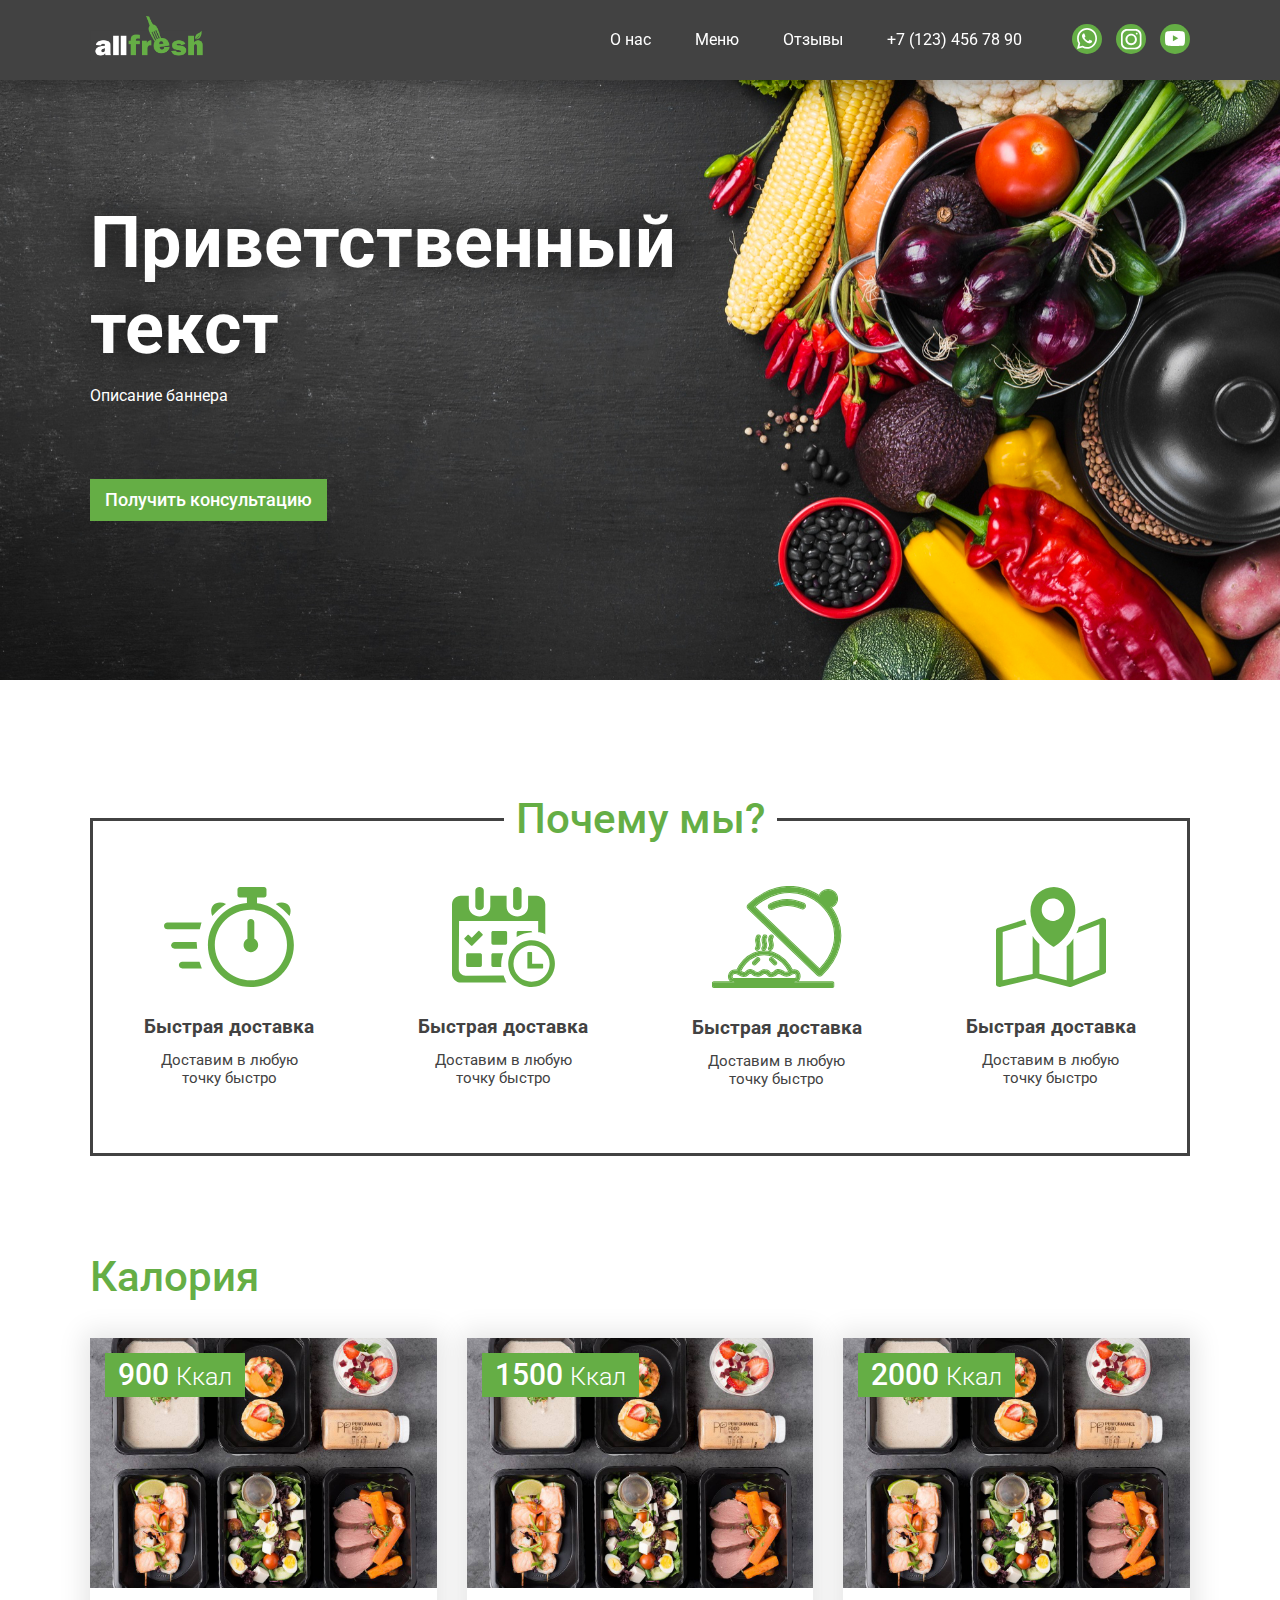
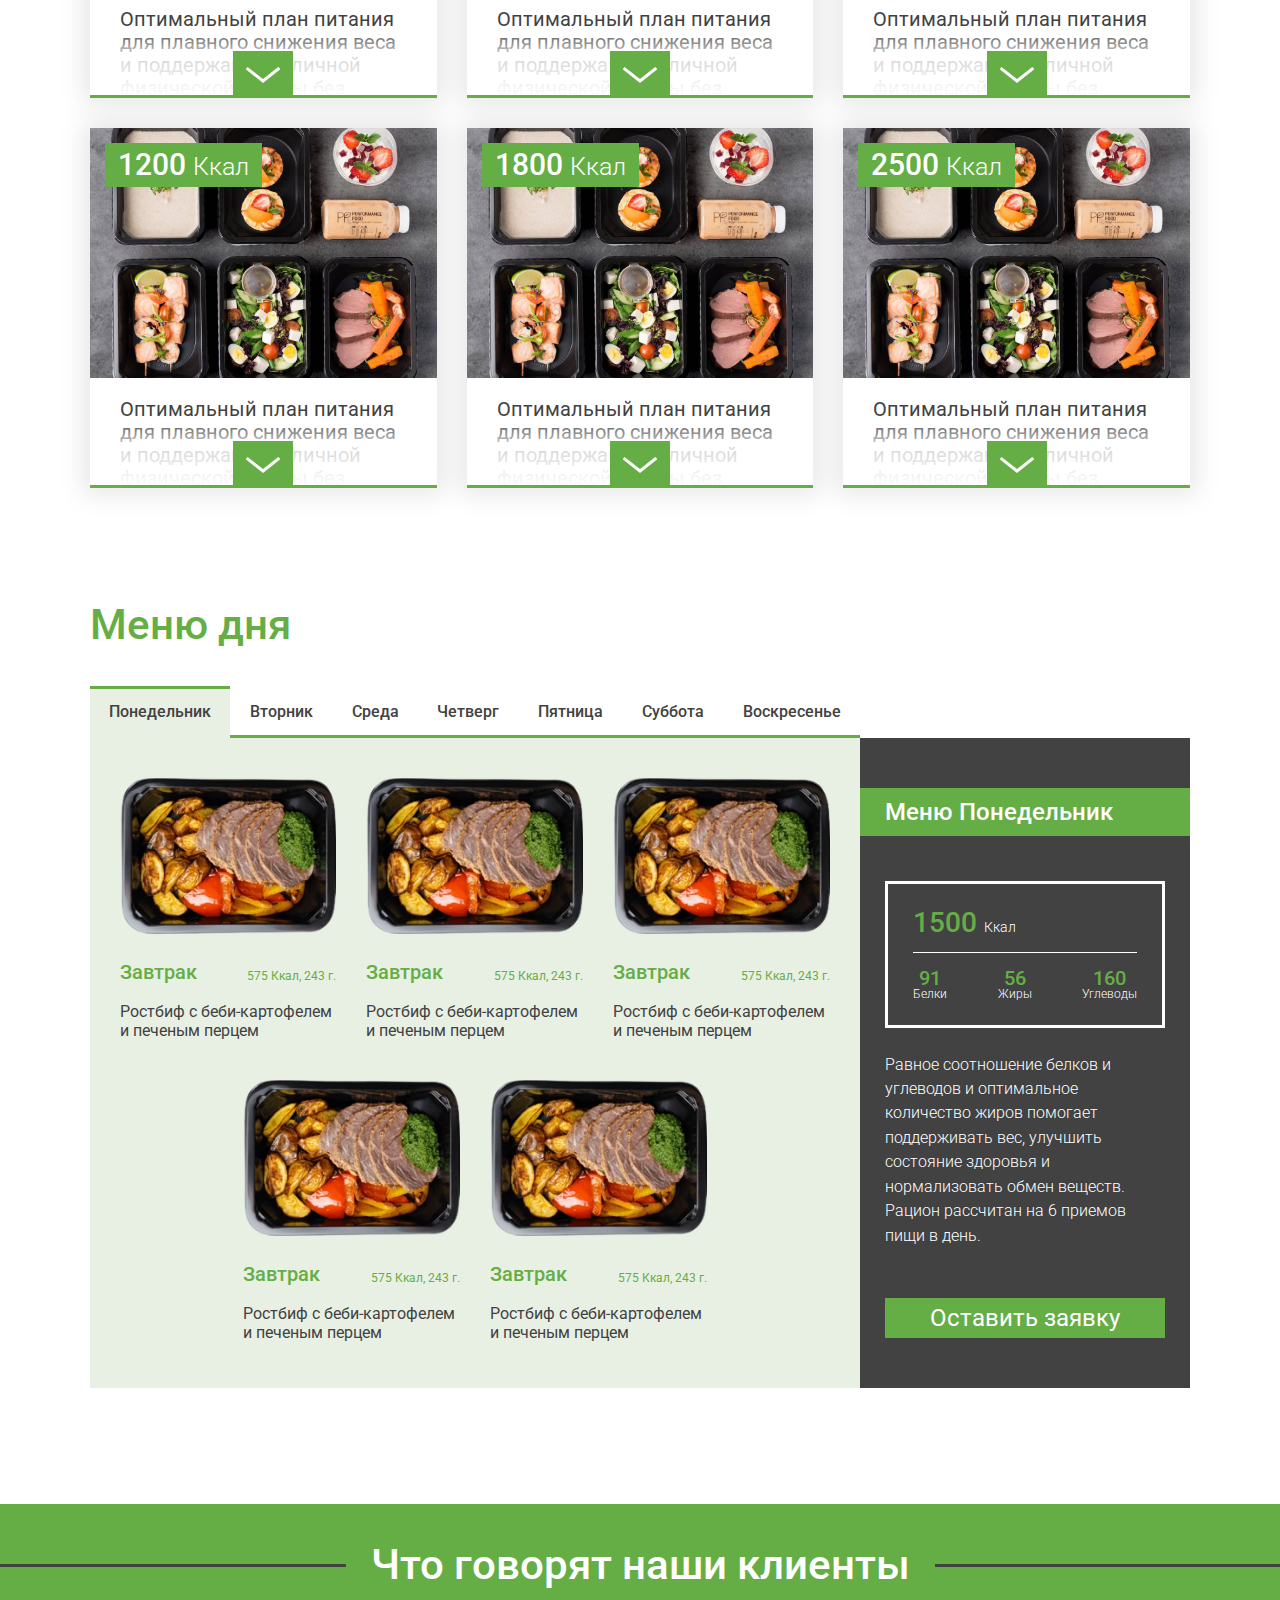
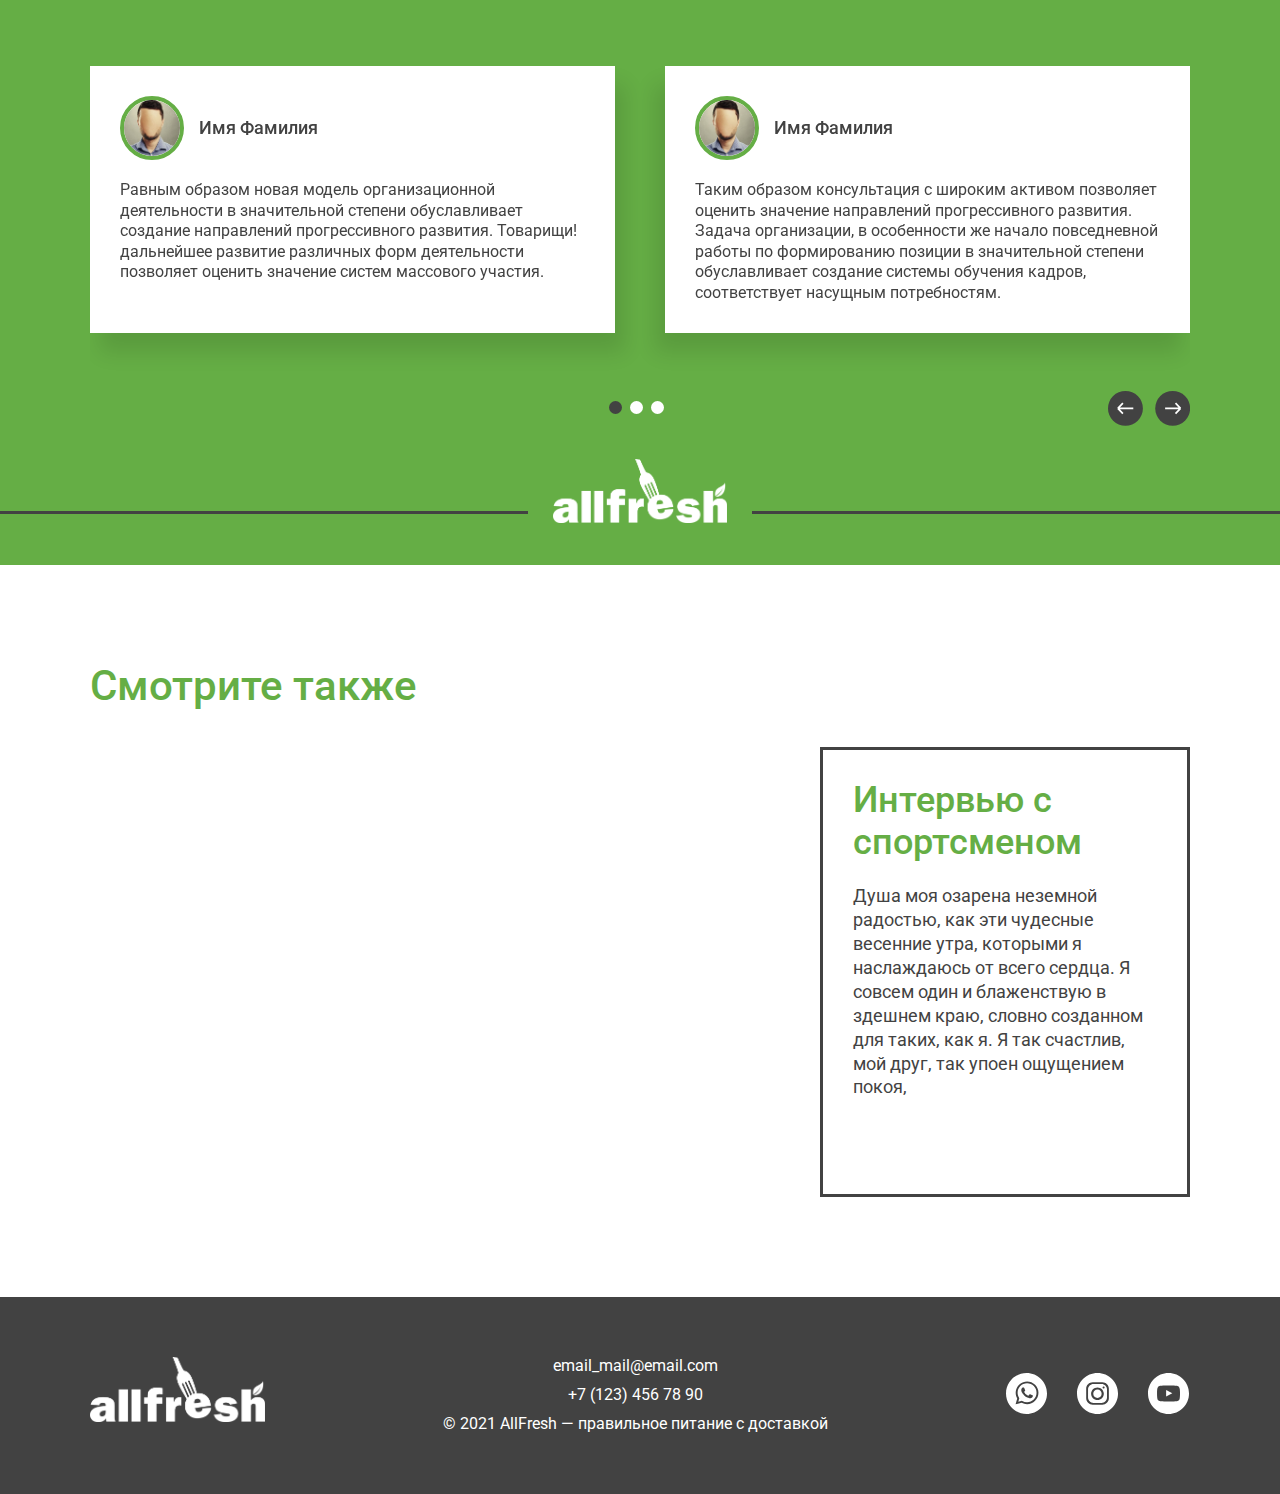
==== index.html @ 292fff9c "added all files" ====
<!DOCTYPE html>
<html lang="ru">
<head>
    <meta charset="UTF-8">
    <meta http-equiv="X-UA-Compatible" content="IE=edge">
    <meta name="viewport" content="width=device-width, initial-scale=1.0">
    <title>AllFresh</title>

    <link rel="shortcut icon" href="img/LogoEmblem.ico">
    <!-- FONT -->
    <link rel="preconnect" href="https://fonts.googleapis.com">
    <link rel="preconnect" href="https://fonts.gstatic.com" crossorigin>
    <link href="https://fonts.googleapis.com/css2?family=Roboto:ital,wght@0,100;0,300;0,400;0,500;0,700;0,900;1,100;1,300;1,400;1,500;1,700;1,900&display=swap" rel="stylesheet">
    
    <!-- CSS -->
    <link rel="stylesheet" href="css/start-style.css">
    <link rel="stylesheet" href="css/header.css">
    <link rel="stylesheet" href="css/banner.css">
    <link rel="stylesheet" href="css/why_us.css">
    <link rel="stylesheet" href="css/calorie.css">
    <link rel="stylesheet" href="css/menu.css">
    <link rel="stylesheet" href="css/intlTelInput.css">
    <link rel="stylesheet" href="css//popup.css">
    <link rel="stylesheet" href="css/slider.css">
    <link rel="stylesheet" href="css/review.css">
    <link rel="stylesheet" href="css/video_block.css">
    <link rel="stylesheet" href="css/footer.css">
    

    <script src="js/lib/slider.js"></script>


</head>
<body>
    <header class="header">
        <div class="wrapper">
            <div class="headder_container">
                <a href="index.html">
                    <img  src="img/Logo.png" class="header_logo" alt="AllFresh logo">
                </a>

                <div class="header_links">
                    <ul class="link_item">
                        <li><a href="#about" class="link_items">O нас</a></li>
                        <li><a href="#menu" class="link_items">Меню</a></li>
                        <li><a href="#reviews" class="link_items">Отзывы</a></li>
                        <li><a href="tel:+71234567890" class="link_items">+7 (123) 456 78 90</a></li>
                    </ul>

                    <div class="header_social">
                        <a href="https://web.whatsapp.com/" target="_blank" class="social_element">
                            <svg  width="30" height="30" viewBox="0 0 30 30" fill="none" xmlns="http://www.w3.org/2000/svg">
                                <circle cx="15" cy="15" r="15" fill="#65AE45"/>
                                <path fill-rule="evenodd" clip-rule="evenodd" d="M22.0829 7.04821C20.1991 5.07981 17.7018 4 15.0323 4C9.54252 4 5.07535 8.66791 5.07535 14.4044C5.07535 16.2378 5.53821 18.0262 6.41012 19.601L5 25L10.2853 23.549C11.7384 24.3814 13.3746 24.82 15.0431 24.82C20.5328 24.82 25 20.1521 25 14.4156C25 11.6374 23.9666 9.0166 22.0829 7.04821ZM15.0431 23.0653C13.5576 23.0653 12.0936 22.6492 10.8235 21.8618L10.5221 21.6706L7.38967 22.5254L8.22928 19.331L8.03552 19.0048C7.20667 17.6326 6.76534 16.0353 6.76534 14.4044C6.76534 9.63524 10.479 5.75469 15.0538 5.75469C17.2605 5.75469 19.3488 6.65453 20.9096 8.28548C22.4704 9.92769 23.3315 12.0873 23.3315 14.4044C23.3315 19.1735 19.6179 23.0653 15.0538 23.0653H15.0431ZM19.5856 16.5865C19.338 16.4515 18.1109 15.8329 17.8848 15.7429C17.6588 15.6529 17.4865 15.6079 17.3251 15.8779C17.1636 16.1366 16.6792 16.7215 16.5393 16.9014C16.3886 17.0702 16.2487 17.1039 16.0011 16.9689C15.7535 16.834 14.9462 16.564 13.9989 15.6754C13.2562 14.9893 12.761 14.1344 12.6103 13.8757C12.4596 13.617 12.5888 13.4708 12.718 13.3471C12.8364 13.2346 12.9656 13.0434 13.0947 12.8859C13.2239 12.7284 13.2562 12.6272 13.3423 12.4472C13.4284 12.2785 13.3854 12.121 13.3208 11.9861C13.2562 11.8511 12.761 10.5801 12.5565 10.0514C12.352 9.54526 12.1475 9.61275 11.9968 9.6015C11.8461 9.59025 11.6846 9.59025 11.5231 9.59025C11.3617 9.59025 11.0926 9.65774 10.8558 9.91644C10.6297 10.1751 9.98385 10.805 9.98385 12.0873C9.98385 13.3696 10.8773 14.6069 10.9957 14.7756C11.1249 14.9443 12.7503 17.5763 15.2476 18.7011C15.8396 18.9711 16.3025 19.1285 16.6685 19.2523C17.2605 19.4435 17.8095 19.421 18.24 19.3535C18.7137 19.2748 19.7147 18.7236 19.9193 18.1162C20.1238 17.5088 20.1238 16.9914 20.07 16.8789C20.0161 16.7665 19.8439 16.699 19.5963 16.564L19.5856 16.5865Z" fill="white"/>
                            </svg>
                        </a>

                        <a href="https://www.instagram.com/" target="_blank" class="social_element">
                            <svg width="30" height="30" viewBox="0 0 30 30" fill="none" xmlns="http://www.w3.org/2000/svg">
                                <circle cx="15" cy="15" r="15" fill="#65AE45"/>
                                <path fill-rule="evenodd" clip-rule="evenodd" d="M10.904 5H19.5603C22.8119 5 25.4643 7.63017 25.4643 10.8263V19.4604C25.4643 22.6677 22.8119 25.2867 19.5603 25.2867H10.904C7.65237 25.2867 5 22.6677 5 19.4604V10.8263C5 7.61908 7.66347 5 10.904 5ZM15.1767 9.67217C18.3395 9.67217 20.9031 12.2358 20.9031 15.3986C20.9031 18.5615 18.3395 21.1251 15.1767 21.1251C12.0138 21.1251 9.45021 18.5615 9.45021 15.3986C9.45021 12.2358 12.0138 9.67217 15.1767 9.67217ZM15.1767 11.6032C17.263 11.6032 18.961 13.3011 18.961 15.3875C18.961 17.4739 17.263 19.1719 15.1767 19.1719C13.0792 19.1719 11.3923 17.4739 11.3923 15.3875C11.3923 13.3011 13.0903 11.6032 15.1767 11.6032ZM20.7145 8.87313C21.225 8.87313 21.6467 9.28374 21.6467 9.80534C21.6467 10.3158 21.2361 10.7376 20.7145 10.7376C20.204 10.7376 19.7822 10.3269 19.7822 9.80534C19.7822 9.29484 20.1929 8.87313 20.7145 8.87313ZM11.6143 6.65357H18.85C21.569 6.65357 23.7885 8.86203 23.7885 11.5699V18.85C23.7885 21.5579 21.569 23.7663 18.85 23.7663H11.6143C8.89532 23.7663 6.67577 21.5579 6.67577 18.85V11.5699C6.67577 8.86203 8.89532 6.65357 11.6143 6.65357Z" fill="white"/>
                            </svg>
                        </a>

                        <a href="https://www.youtube.com/" target="_blank" class="social_element">
                            <svg width="30" height="30" viewBox="0 0 30 30" fill="none" xmlns="http://www.w3.org/2000/svg">
                                <circle cx="15" cy="15" r="15" fill="#65AE45"/>
                                <path fill-rule="evenodd" clip-rule="evenodd" d="M24.7856 10.2355C24.7856 10.2355 24.5927 8.76067 23.9925 8.12043C23.2315 7.27439 22.3741 7.26296 21.9882 7.21723C19.1908 7 15 7 15 7H14.9893C14.9893 7 10.7878 7 8.00107 7.21723C7.61522 7.26296 6.75777 7.27439 5.99678 8.12043C5.39657 8.76067 5.20364 10.2355 5.20364 10.2355C5.20364 10.2355 5 11.9619 5 13.6883V15.3003C5 17.0267 5.20364 18.753 5.20364 18.753C5.20364 18.753 5.39657 20.2279 5.99678 20.8681C6.75777 21.7142 7.75456 21.6913 8.20472 21.7828C9.80171 21.9428 15 22 15 22C15 22 19.2015 21.9886 21.9989 21.7828C22.3848 21.737 23.2422 21.7256 24.0032 20.8796C24.6034 20.2393 24.7964 18.7645 24.7964 18.7645C24.7964 18.7645 25 17.0381 25 15.3117V13.6997C25 11.9733 24.7964 10.247 24.7964 10.247L24.7856 10.2355ZM12.9207 17.2668V11.2759L18.3226 14.2828L12.9207 17.2668Z" fill="white"/>
                            </svg>
                        </a>
                    </div>
                </div>
                <div class="burger-btn" onclick="openMenu()">
                    <div class="header_burger">
                        <span></span>
                    </div>
                </div>
                
                <div class="burger_main">
                    <div class="burger_menu">
                        <a href="index.html" class="burger_logo">
                            <img src="img/Logo.png" alt="logo" class="header_logo">
                        </a>
                        <div class="burger_links">
                            <a href="#about" class="navbar_item" onclick="openMenu()">O нас</a>
                            <a href="#menu" class="navbar_item" onclick="openMenu()">Меню</a>
                            <a href="#reviews" class="navbar_item" onclick="openMenu()">Отзывы</a>
                            <a href="tel:+71234567890" class="navbar_item">+7 (123) 456 78 90</a>
                        </div>

                        <div class="header_social">
                            <a href="https://web.whatsapp.com/" target="_blank" class="social_element" >
                                <svg  width="30" height="30" viewBox="0 0 30 30" fill="none" xmlns="http://www.w3.org/2000/svg">
                                    <circle cx="15" cy="15" r="15" fill="#65AE45"/>
                                    <path fill-rule="evenodd" clip-rule="evenodd" d="M22.0829 7.04821C20.1991 5.07981 17.7018 4 15.0323 4C9.54252 4 5.07535 8.66791 5.07535 14.4044C5.07535 16.2378 5.53821 18.0262 6.41012 19.601L5 25L10.2853 23.549C11.7384 24.3814 13.3746 24.82 15.0431 24.82C20.5328 24.82 25 20.1521 25 14.4156C25 11.6374 23.9666 9.0166 22.0829 7.04821ZM15.0431 23.0653C13.5576 23.0653 12.0936 22.6492 10.8235 21.8618L10.5221 21.6706L7.38967 22.5254L8.22928 19.331L8.03552 19.0048C7.20667 17.6326 6.76534 16.0353 6.76534 14.4044C6.76534 9.63524 10.479 5.75469 15.0538 5.75469C17.2605 5.75469 19.3488 6.65453 20.9096 8.28548C22.4704 9.92769 23.3315 12.0873 23.3315 14.4044C23.3315 19.1735 19.6179 23.0653 15.0538 23.0653H15.0431ZM19.5856 16.5865C19.338 16.4515 18.1109 15.8329 17.8848 15.7429C17.6588 15.6529 17.4865 15.6079 17.3251 15.8779C17.1636 16.1366 16.6792 16.7215 16.5393 16.9014C16.3886 17.0702 16.2487 17.1039 16.0011 16.9689C15.7535 16.834 14.9462 16.564 13.9989 15.6754C13.2562 14.9893 12.761 14.1344 12.6103 13.8757C12.4596 13.617 12.5888 13.4708 12.718 13.3471C12.8364 13.2346 12.9656 13.0434 13.0947 12.8859C13.2239 12.7284 13.2562 12.6272 13.3423 12.4472C13.4284 12.2785 13.3854 12.121 13.3208 11.9861C13.2562 11.8511 12.761 10.5801 12.5565 10.0514C12.352 9.54526 12.1475 9.61275 11.9968 9.6015C11.8461 9.59025 11.6846 9.59025 11.5231 9.59025C11.3617 9.59025 11.0926 9.65774 10.8558 9.91644C10.6297 10.1751 9.98385 10.805 9.98385 12.0873C9.98385 13.3696 10.8773 14.6069 10.9957 14.7756C11.1249 14.9443 12.7503 17.5763 15.2476 18.7011C15.8396 18.9711 16.3025 19.1285 16.6685 19.2523C17.2605 19.4435 17.8095 19.421 18.24 19.3535C18.7137 19.2748 19.7147 18.7236 19.9193 18.1162C20.1238 17.5088 20.1238 16.9914 20.07 16.8789C20.0161 16.7665 19.8439 16.699 19.5963 16.564L19.5856 16.5865Z" fill="white"/>
                                </svg>
                            </a>
    
                            <a href="https://www.instagram.com/" target="_blank" class="social_element">
                                <svg width="30" height="30" viewBox="0 0 30 30" fill="none" xmlns="http://www.w3.org/2000/svg">
                                    <circle cx="15" cy="15" r="15" fill="#65AE45"/>
                                    <path fill-rule="evenodd" clip-rule="evenodd" d="M10.904 5H19.5603C22.8119 5 25.4643 7.63017 25.4643 10.8263V19.4604C25.4643 22.6677 22.8119 25.2867 19.5603 25.2867H10.904C7.65237 25.2867 5 22.6677 5 19.4604V10.8263C5 7.61908 7.66347 5 10.904 5ZM15.1767 9.67217C18.3395 9.67217 20.9031 12.2358 20.9031 15.3986C20.9031 18.5615 18.3395 21.1251 15.1767 21.1251C12.0138 21.1251 9.45021 18.5615 9.45021 15.3986C9.45021 12.2358 12.0138 9.67217 15.1767 9.67217ZM15.1767 11.6032C17.263 11.6032 18.961 13.3011 18.961 15.3875C18.961 17.4739 17.263 19.1719 15.1767 19.1719C13.0792 19.1719 11.3923 17.4739 11.3923 15.3875C11.3923 13.3011 13.0903 11.6032 15.1767 11.6032ZM20.7145 8.87313C21.225 8.87313 21.6467 9.28374 21.6467 9.80534C21.6467 10.3158 21.2361 10.7376 20.7145 10.7376C20.204 10.7376 19.7822 10.3269 19.7822 9.80534C19.7822 9.29484 20.1929 8.87313 20.7145 8.87313ZM11.6143 6.65357H18.85C21.569 6.65357 23.7885 8.86203 23.7885 11.5699V18.85C23.7885 21.5579 21.569 23.7663 18.85 23.7663H11.6143C8.89532 23.7663 6.67577 21.5579 6.67577 18.85V11.5699C6.67577 8.86203 8.89532 6.65357 11.6143 6.65357Z" fill="white"/>
                                </svg>
                            </a>
    
                            <a href="https://www.youtube.com/" target="_blank" class="social_element">
                                <svg width="30" height="30" viewBox="0 0 30 30" fill="none" xmlns="http://www.w3.org/2000/svg">
                                    <circle cx="15" cy="15" r="15" fill="#65AE45"/>
                                    <path fill-rule="evenodd" clip-rule="evenodd" d="M24.7856 10.2355C24.7856 10.2355 24.5927 8.76067 23.9925 8.12043C23.2315 7.27439 22.3741 7.26296 21.9882 7.21723C19.1908 7 15 7 15 7H14.9893C14.9893 7 10.7878 7 8.00107 7.21723C7.61522 7.26296 6.75777 7.27439 5.99678 8.12043C5.39657 8.76067 5.20364 10.2355 5.20364 10.2355C5.20364 10.2355 5 11.9619 5 13.6883V15.3003C5 17.0267 5.20364 18.753 5.20364 18.753C5.20364 18.753 5.39657 20.2279 5.99678 20.8681C6.75777 21.7142 7.75456 21.6913 8.20472 21.7828C9.80171 21.9428 15 22 15 22C15 22 19.2015 21.9886 21.9989 21.7828C22.3848 21.737 23.2422 21.7256 24.0032 20.8796C24.6034 20.2393 24.7964 18.7645 24.7964 18.7645C24.7964 18.7645 25 17.0381 25 15.3117V13.6997C25 11.9733 24.7964 10.247 24.7964 10.247L24.7856 10.2355ZM12.9207 17.2668V11.2759L18.3226 14.2828L12.9207 17.2668Z" fill="white"/>
                                </svg>
                            </a>
                        </div>
                    </div>
                </div>
            </div>
        </div>
    </header>

    <section class="banner">
        <div class="wrapper">
            <div class="banner_container">
                <h1 class="banner_title">Приветственный <br>текст</h1>
                <p class="banner_text">Описание  баннера</p>
                <div class="banner_btn" onclick="popupMenu()">Получить консультацию</div>
            </div>
        </div>
    </section>


    <a name="about" class="anchor">
        <p style="padding-top: 20px; margin-top: -20px;">My anchor</p>
    </a>
    <section class="whyUs" >
        <div class="wrapper">
            <div class="whyUs_container">
                <p class="section_name whyUs_title">Почему мы?</p>

                <div class="whyUs_items">
                    <div class="whyUs_item">
                        <svg width="130" height="100" viewBox="0 0 130 100" fill="none" class="whyUs_item_icon" xmlns="http://www.w3.org/2000/svg">
                            <path fill-rule="evenodd" clip-rule="evenodd" d="M117.285 28.3015C125.064 35.9009 129.873 46.4017 129.873 57.9969C129.873 69.5922 125.064 80.0929 117.285 87.6923C109.507 95.2917 98.7578 100 86.8781 100C74.9984 100 64.2602 95.302 56.4814 87.6923C48.7025 80.0929 43.8936 69.5922 43.8936 57.9969C43.8936 46.4017 48.7025 35.9009 56.4814 28.3015C63.6049 21.3423 72.2228 16.8095 82.9188 16.0971V10.7383C82.9188 10.635 82.9293 10.5214 82.9293 10.4182H75.8757C74.5545 10.4182 73.4765 9.365 73.4765 8.07434V2.34383C73.4765 1.05318 74.5545 0 75.8757 0H100.079C101.4 0 102.478 1.05318 102.478 2.34383V8.08467C102.478 9.37532 101.4 10.4285 100.079 10.4285H93.0253C93.0358 10.5318 93.0358 10.635 93.0358 10.7486V16.3036C102.844 17.4497 110.648 21.8172 117.285 28.3015ZM86.8887 22.7568C76.922 22.7568 67.896 26.7011 61.3749 33.0821C54.8431 39.4631 50.8058 48.2808 50.8058 58.0072C50.8058 67.7439 54.8431 76.5617 61.3749 82.9427C67.9066 89.3237 76.922 93.268 86.8887 93.268C96.8553 93.268 105.881 89.3237 112.413 82.9427C118.945 76.5617 122.982 67.7543 122.982 58.0072C122.972 48.2705 118.934 39.4528 112.402 33.0821C105.871 26.7011 96.8553 22.7568 86.8887 22.7568ZM125.498 28.9933C121.439 24.3366 116.82 20.3614 111.726 16.9541C116.535 14.6412 121.714 15.0232 124.578 18.2963C126.967 21.0325 127.168 25.1007 125.498 28.9933ZM49.1887 18.2963C52.0529 15.0232 57.2318 14.6412 62.0407 16.9541C56.9464 20.3614 52.3171 24.3366 48.2692 28.9933C46.5992 25.1007 46.8001 21.0325 49.1887 18.2963ZM94.1708 58.0072C94.1708 61.9411 90.9049 65.1317 86.8781 65.1317C82.8513 65.1317 79.5854 61.9411 79.5854 58.0072C79.5854 55.2917 81.1391 52.9375 83.422 51.7295V35.4053C83.422 33.5467 84.9651 32.0289 86.8675 32.0289C88.77 32.0289 90.3236 33.5364 90.3236 35.4053V51.7295H90.3342C92.6171 52.9272 94.1708 55.2917 94.1708 58.0072Z" fill="#65AE45"/>
                            <path d="M3.44553 42.3232C1.54309 42.3232 0 40.8157 0 38.9468C0 37.0883 1.54309 35.5705 3.44553 35.5705H37.4992L35.7764 42.3129H3.44553V42.3232Z" fill="#65AE45"/>
                            <path d="M10.6114 61.6417C8.70893 61.6417 7.15527 60.1342 7.15527 58.2757C7.15527 56.4171 8.69836 54.8993 10.6114 54.8993H32.6163L33.187 61.6417H10.6114Z" fill="#65AE45"/>
                            <path d="M18.3268 81.4662C16.4244 81.4662 14.8707 79.9587 14.8707 78.0898C14.8707 76.2313 16.4138 74.7135 18.3268 74.7135H35.5228L37.8268 81.4559H18.3268V81.4662Z" fill="#65AE45"/>
                        </svg>
                        <h2  class="whyUs_item_title">Быстрая доставка</h2>
                        <p class="whyUs_item_text">Доставим в любую точку быстро</p>
                    </div>

                    <div class="whyUs_item">
                        <svg width="103" height="100" viewBox="0 0 103 100" fill="none" class="whyUs_item_icon" xmlns="http://www.w3.org/2000/svg">
                            <path fill-rule="evenodd" clip-rule="evenodd" d="M79.5474 53.2944C84.1665 53.2927 88.6824 54.6609 92.5238 57.2259C96.3653 59.7909 99.3598 63.4375 101.129 67.7046C102.897 71.9716 103.361 76.6673 102.461 81.1979C101.561 85.7284 99.3375 89.8903 96.0719 93.1571C92.8063 96.4239 88.6452 98.6489 84.115 99.5507C79.5847 100.452 74.8888 99.9904 70.6212 98.2232C66.3535 96.4559 62.7058 93.4627 60.1394 89.6222C57.573 85.7817 56.2031 81.2663 56.2031 76.6472C56.2031 70.4551 58.6623 64.5165 63.04 60.1373C67.4176 55.758 73.3553 53.2967 79.5474 53.2944ZM61.1271 3.4154C61.1271 1.51131 63.0141 0 65.3451 0C67.6761 0 69.5631 1.55401 69.5631 3.45809V19.5105C69.5631 21.4231 67.6761 22.9686 65.3451 22.9686C63.0141 22.9686 61.1271 21.4231 61.1271 19.5105V3.4154ZM23.3357 3.4154C23.3357 1.51131 25.2227 0 27.5537 0C29.8847 0 31.7803 1.55401 31.7803 3.45809V19.5105C31.7803 21.4231 29.8847 23.0113 27.5537 23.0113C25.2227 23.0113 23.3357 21.4658 23.3357 19.5532V3.4154ZM54.5695 95.5202H8.74342C6.42729 95.5112 4.20859 94.5871 2.57083 92.9494C0.933062 91.3116 0.00899478 89.0929 0 86.7768V17.4954C0.0112239 15.1799 0.936007 12.9625 2.57329 11.3253C4.21057 9.68797 6.42798 8.76318 8.74342 8.75196H16.8038V19.5105C16.8115 20.9488 17.1424 22.3669 17.772 23.6601C18.4016 24.9533 19.3138 26.0885 20.4412 26.9817C22.4551 28.6114 24.9673 29.5005 27.558 29.5005C30.1487 29.5005 32.6609 28.6114 34.6748 26.9817C35.8022 26.0885 36.7144 24.9533 37.3441 23.6601C37.9737 22.3669 38.3045 20.9488 38.3122 19.5105V8.75196H54.5952V19.5105C54.6012 20.9482 54.9305 22.3661 55.5587 23.6594C56.1868 24.9526 57.0977 26.0881 58.224 26.9817C60.2393 28.612 62.753 29.5015 65.3451 29.5015C67.9373 29.5015 70.451 28.612 72.4662 26.9817C73.5911 26.0868 74.5011 24.9511 75.1291 23.6581C75.7571 22.3652 76.0872 20.9479 76.0951 19.5105V8.75196H84.5311C86.8473 8.76096 89.066 9.68502 90.7037 11.3228C92.3415 12.9606 93.2656 15.1793 93.2746 17.4954V47.457C91.9506 45.9753 87.4036 45.3717 86.1947 45.3717V34.0601H7.07312L6.76266 81.884C6.78061 83.6975 7.51188 85.431 8.79825 86.7093C10.0846 87.9877 11.8226 88.7082 13.6362 88.7148L51.5327 88.414C52.1654 89.7013 53.7891 94.2796 54.5781 95.4775L54.5695 95.5202ZM16.8038 47.9778L19.7581 50.7528L25.8119 44.5966C26.4352 43.9562 26.8365 43.4439 27.6135 44.2465L30.1751 46.8081C31.0289 47.6619 30.9521 48.1059 30.1751 48.8744L21.1926 57.6605C19.5532 59.2743 19.8349 59.3682 18.1614 57.7202L12.5601 52.1446C12.4786 52.0716 12.4146 51.9812 12.373 51.88C12.3314 51.7788 12.3132 51.6695 12.3198 51.5603C12.3263 51.4511 12.3575 51.3448 12.411 51.2493C12.4644 51.1538 12.5388 51.0717 12.6284 51.009L15.5571 47.9778C15.9926 47.5167 16.3512 47.5424 16.8038 47.9778ZM40.9848 44.1099H53.5193C53.9413 44.1099 54.3461 44.2769 54.6453 44.5745C54.9445 44.8721 55.1138 45.2761 55.116 45.698V56.1236C55.1116 56.5456 54.9419 56.9492 54.6434 57.2477C54.345 57.5462 53.9414 57.7158 53.5193 57.7202H40.9848C40.562 57.718 40.1572 57.5491 39.8582 57.2501C39.5593 56.9512 39.3903 56.5463 39.3881 56.1236V45.698C39.3926 45.2768 39.5625 44.8741 39.8612 44.577C40.1599 44.2799 40.5635 44.1121 40.9848 44.1099ZM66.2502 44.1099H78.7847C79.1376 44.1128 79.4798 44.2312 79.7589 44.4471C80.0381 44.663 80.2387 44.9645 80.3302 45.3053C74.787 45.5119 69.3906 47.144 64.662 50.0441V45.698C64.6643 45.2761 64.8335 44.8721 65.1327 44.5745C65.4319 44.2769 65.8367 44.1099 66.2587 44.1099H66.2502ZM40.9848 66.2673H51.231C49.8732 69.9107 49.1848 73.7695 49.1988 77.6576C49.1988 78.4005 49.1988 79.1433 49.2757 79.8776H40.9848C40.562 79.8754 40.1572 79.7065 39.8582 79.4075C39.5593 79.1086 39.3903 78.7037 39.3881 78.281V67.864C39.3903 67.4412 39.5593 67.0364 39.8582 66.7374C40.1572 66.4385 40.562 66.2695 40.9848 66.2673ZM15.7279 66.2673H28.2624C28.4743 66.2639 28.6846 66.3027 28.8813 66.3814C29.078 66.4601 29.2571 66.5772 29.4081 66.7258C29.5591 66.8744 29.679 67.0516 29.7608 67.247C29.8426 67.4424 29.8848 67.6521 29.8847 67.864V78.281C29.8802 78.7075 29.7071 79.1149 29.4031 79.4141C29.0991 79.7133 28.689 79.8799 28.2624 79.8776H15.7365C15.313 79.8776 14.9069 79.7094 14.6074 79.41C14.308 79.1106 14.1398 78.7044 14.1398 78.281V67.864C14.1398 67.4405 14.308 67.0344 14.6074 66.7349C14.9069 66.4355 15.313 66.2673 15.7365 66.2673H15.7279ZM76.3027 64.8897H79.1546C79.4082 64.8897 79.6515 64.9904 79.8308 65.1698C80.0102 65.3491 80.1109 65.5924 80.1109 65.846V76.8436H90.1949C90.447 76.8436 90.689 76.9432 90.8681 77.1207C91.0472 77.2982 91.1489 77.5392 91.1512 77.7914V80.6518C91.1489 80.9039 91.0472 81.145 90.8681 81.3225C90.689 81.5 90.447 81.5995 90.1949 81.5995H75.3635V65.846C75.3635 65.5938 75.4631 65.3519 75.6406 65.1728C75.8181 64.9937 76.0591 64.8919 76.3113 64.8897H76.3027ZM79.5388 58.5968C83.1096 58.5934 86.6011 59.6492 89.5718 61.6305C92.5424 63.6119 94.8586 66.4298 96.2274 69.7278C97.5962 73.0257 97.9561 76.6556 97.2616 80.1582C96.567 83.6607 94.8492 86.8786 92.3255 89.4047C89.8018 91.9308 86.5856 93.6516 83.0837 94.3495C79.5818 95.0474 75.9516 94.6909 72.6523 93.3252C69.353 91.9595 66.5329 89.646 64.5488 86.6772C62.5646 83.7085 61.5055 80.218 61.5055 76.6472C61.5044 74.2772 61.9703 71.9302 62.8764 69.7403C63.7826 67.5503 65.1114 65.5604 66.7868 63.8842C68.4623 62.2079 70.4516 60.8782 72.6411 59.971C74.8306 59.0638 77.1774 58.5968 79.5474 58.5968H79.5388Z" fill="#65AE45"/>
                        </svg>
                        <h2  class="whyUs_item_title">Быстрая доставка</h2>
                        <p class="whyUs_item_text">Доставим в любую точку быстро</p>
                    </div>

                    <div class="whyUs_item">
                        <svg width="130" height="102" viewBox="0 0 130 102" fill="none" class="whyUs_item_icon" xmlns="http://www.w3.org/2000/svg">
                            <mask id="path-1-outside-1_26_82" maskUnits="userSpaceOnUse" x="0" y="0" width="130" height="102" fill="black">
                            <rect fill="white" width="130" height="102"/>
                            <path fill-rule="evenodd" clip-rule="evenodd" d="M122.441 6.57851C123.275 7.37417 123.936 8.3198 124.388 9.3611C124.84 10.4024 125.072 11.5189 125.072 12.6465C125.072 13.7741 124.84 14.8906 124.388 15.9319C123.936 16.9732 123.275 17.9188 122.441 18.7145C121.722 19.4005 120.888 19.9672 119.975 20.3915C119.452 20.6267 118.908 20.816 118.349 20.9571C119.616 22.6002 120.774 24.3169 121.819 26.0972C123.07 28.2285 124.151 30.4478 125.051 32.7358C128.744 42.0315 129.277 52.2074 126.574 61.8105C124.057 70.9298 118.598 80.1881 109.514 88.9006C109.276 89.1318 108.992 89.3151 108.679 89.4395C108.365 89.5639 108.03 89.627 107.691 89.625C107.057 89.6251 106.445 89.4027 105.971 88.9998L105.857 88.9105L36.4569 22.4257C36.2128 22.1971 36.0192 21.9238 35.8875 21.622C35.7559 21.3203 35.6888 20.9963 35.6904 20.6693V20.5999C35.7085 19.9628 35.9788 19.3562 36.4465 18.903C36.5024 18.8466 36.565 18.7966 36.633 18.7542C45.7379 10.1607 55.371 4.95112 64.8488 2.58942C77.4034 -0.597888 90.7615 1.04758 102.066 7.17389C103.925 8.17347 105.717 9.28373 107.432 10.4981C107.576 9.95553 107.774 9.42725 108.022 8.92036C108.457 8.04688 109.046 7.25142 109.762 6.56858C110.593 5.77079 111.581 5.13786 112.668 4.70601C113.754 4.27417 114.92 4.05189 116.096 4.05189C117.273 4.05189 118.438 4.27417 119.525 4.70601C120.612 5.13786 121.599 5.77079 122.43 6.56858L122.441 6.57851ZM58.3542 49.8829C58.5744 49.6184 58.8944 49.4473 59.245 49.4066C59.4283 49.3829 59.6148 49.3952 59.7929 49.443C59.971 49.4908 60.1371 49.573 60.2808 49.6845C60.4184 49.7882 60.5332 49.917 60.6186 50.0635C60.7039 50.21 60.7581 50.3712 60.778 50.5378C60.8043 50.7128 60.793 50.891 60.7449 51.0616C60.6968 51.2322 60.6129 51.3917 60.4984 51.5302C57.7845 54.7949 63.6059 58.3076 59.214 63.4379C59.1018 63.5689 58.9637 63.6774 58.8077 63.7573C58.6517 63.8372 58.4808 63.8868 58.3048 63.9034C58.1288 63.92 57.9511 63.9032 57.7818 63.854C57.6126 63.8047 57.4551 63.724 57.3184 63.6165C57.0476 63.3982 56.8766 63.0872 56.8417 62.7498C56.8069 62.4124 56.911 62.0754 57.1319 61.8105C60.4776 57.9008 54.4906 54.646 58.3956 49.9028L58.3542 49.8829ZM83.0897 95.5887L82.3646 96.2734H120.483C120.686 96.2734 120.881 96.3508 121.025 96.4885C121.169 96.6262 121.249 96.813 121.249 97.0077V100.266C121.249 100.46 121.169 100.647 121.025 100.785C120.881 100.923 120.686 101 120.483 101H1.76714C1.56385 101 1.36888 100.923 1.22514 100.785C1.08139 100.647 1.00063 100.46 1.00063 100.266V97.0077C0.996441 96.9088 1.01317 96.8101 1.04981 96.7176C1.08645 96.625 1.14225 96.5405 1.21385 96.4692C1.28545 96.3978 1.37137 96.341 1.46645 96.3023C1.56153 96.2635 1.66381 96.2436 1.76714 96.2437H22.3593L21.7171 95.5887H21.4789C20.8529 95.5512 20.2412 95.3929 19.6806 95.1235C19.1199 94.8541 18.6218 94.4791 18.216 94.0209C17.398 93.1063 16.9496 91.9408 16.9523 90.7363C16.9523 90.6371 16.9523 90.528 16.9523 90.4188C16.9927 89.7914 17.1003 89.1695 17.2734 88.5632C17.6134 87.2384 18.4599 86.084 19.6455 85.3283C20.784 84.66 22.117 84.3607 23.4469 84.4749C23.9957 84.5106 24.54 84.5936 25.0732 84.7229C26.7134 80.9578 29.0112 77.488 31.8682 74.4625C34.5814 71.6012 37.8821 69.3074 41.5635 67.7247C46.4567 65.6345 51.9012 65.0319 57.163 65.998C58.9357 66.3137 60.6707 66.799 62.3421 67.4468C66.2419 68.9771 69.7687 71.2645 72.7004 74.1648C75.7985 77.2275 78.3278 80.7748 80.179 84.6535C81.3199 84.3117 82.5345 84.2638 83.7008 84.5146C84.8326 84.792 85.8132 85.469 86.4458 86.4099C87.3954 87.8529 87.7636 89.578 87.4816 91.2623C87.3961 92.0569 87.1427 92.8266 86.7366 93.5243C86.3306 94.2221 85.7805 94.8333 85.1199 95.3208C85.0093 95.3978 84.8871 95.458 84.7574 95.4994C84.6474 95.513 84.5359 95.513 84.4259 95.4994H83.1829L83.0897 95.5887ZM77.4445 85.6656C75.7325 82.1325 73.4147 78.8991 70.5873 76.0998C67.9486 73.4856 64.7749 71.4215 61.2649 70.0368C59.7761 69.4589 58.2324 69.0202 56.6555 68.7269C55.0984 68.4468 53.5163 68.3138 51.9321 68.33C50.3569 68.3526 48.7881 68.5288 47.2502 68.8559C45.6995 69.1845 44.1866 69.6599 42.734 70.2749C39.4511 71.6735 36.5009 73.6995 34.0641 76.2288C31.4911 78.9313 29.408 82.027 27.901 85.3878L28.1807 85.5366L28.74 85.8542C29.5654 86.3948 30.4842 86.7913 31.4539 87.0251C31.9507 87.0917 32.457 87.0355 32.9248 86.8618C33.3925 86.6881 33.8061 86.4028 34.1263 86.0328C34.6576 85.49 35.2724 85.0282 35.9493 84.6634C36.6082 84.3199 37.3435 84.1328 38.0935 84.1176C38.9011 84.118 39.6992 84.2838 40.4345 84.6039C41.408 85.0346 42.3228 85.5778 43.1587 86.2213C43.4758 86.4383 43.8249 86.6089 44.1945 86.7274C44.6047 86.8501 45.0291 86.9234 45.4582 86.9457C45.8414 86.96 46.2249 86.9233 46.5976 86.8366C46.9008 86.7659 47.1861 86.6377 47.4366 86.4595C47.8406 86.1519 48.2549 85.8542 48.6693 85.5863C49.091 85.312 49.5304 85.0634 49.9848 84.842C50.4523 84.6261 50.9417 84.4566 51.4453 84.3359C51.9695 84.2081 52.5104 84.1546 53.0508 84.1772C53.8854 84.1862 54.7058 84.3852 55.4442 84.7579C56.1827 85.1306 56.818 85.6662 57.2977 86.3206V86.3801C57.5099 86.6987 57.8001 86.9628 58.1431 87.1496C58.4861 87.3363 58.8714 87.4401 59.2657 87.4518C59.8623 87.4198 60.4457 87.2712 60.9801 87.0152C61.5144 86.7593 61.9886 86.4013 62.3732 85.9633C63.2386 85.0243 64.3792 84.3569 65.6464 84.0482C66.993 83.8199 68.7539 84.1871 71.2399 85.7252C72.3329 86.5365 73.7053 86.9228 75.0828 86.8068C75.9426 86.6102 76.7392 86.215 77.403 85.6557L77.4445 85.6656ZM45.4686 49.9425C45.6815 49.6698 45.9977 49.4881 46.349 49.4364C46.6903 49.3919 47.0361 49.4774 47.3123 49.6745C47.456 49.7739 47.5776 49.8996 47.6701 50.0444C47.7626 50.1893 47.824 50.3502 47.851 50.518C47.8963 50.8449 47.8071 51.1758 47.6024 51.4409C44.9714 54.8842 49.9122 58.258 46.3697 63.289C46.1674 63.5685 45.8587 63.7609 45.51 63.8249C45.3332 63.8648 45.1496 63.8687 44.9711 63.8362C44.7927 63.8037 44.6234 63.7356 44.4742 63.6364C44.3269 63.5415 44.2006 63.4198 44.1026 63.278C44.0046 63.1363 43.9368 62.9774 43.9031 62.8105C43.8694 62.6436 43.8705 62.472 43.9063 62.3055C43.9421 62.139 44.0119 61.9809 44.1116 61.8403C46.9705 57.7916 41.6257 54.8941 45.4064 49.9325L45.4686 49.9425ZM44.9921 72.4977C45.1115 72.374 45.2555 72.2744 45.4155 72.2045C45.5756 72.1347 45.7485 72.096 45.9243 72.0908C46.1897 72.0823 46.4517 72.149 46.6776 72.2827C46.9034 72.4164 47.083 72.6111 47.1937 72.8422C47.3043 73.0734 47.3412 73.3308 47.2997 73.582C47.2581 73.8332 47.14 74.067 46.9602 74.2541L43.283 78.0348C43.0351 78.2652 42.7043 78.3956 42.3589 78.399C42.0135 78.4024 41.68 78.2785 41.4272 78.053C41.1745 77.8275 41.0219 77.5175 41.001 77.1872C40.9801 76.8569 41.0925 76.5315 41.3149 76.2784L44.9921 72.4977ZM58.3024 74.2541C58.1808 74.1312 58.0861 73.9862 58.0239 73.8277C57.9616 73.6692 57.9331 73.5004 57.9399 73.3312C57.9451 73.1613 57.9853 72.9941 58.0582 72.8391C58.131 72.6842 58.2352 72.5445 58.3646 72.4282C58.6284 72.2012 58.9734 72.0803 59.3279 72.0908C59.5052 72.0958 59.6798 72.1343 59.8416 72.2041C60.0033 72.274 60.1491 72.3737 60.2705 72.4977L63.9373 76.2784C64.179 76.529 64.3091 76.8601 64.2998 77.2012C64.2708 77.5311 64.1105 77.8376 63.8522 78.0574C63.5938 78.2772 63.2572 78.3934 62.9118 78.3821C62.7345 78.3771 62.5599 78.3386 62.3982 78.2688C62.2364 78.199 62.0906 78.0992 61.9692 77.9752L58.3024 74.1945V74.2541ZM79.1225 87.8884C78.0926 88.7523 76.8475 89.347 75.5075 89.615C74.0262 89.8333 72.2136 89.496 69.7897 88.0373C66.5476 86.0527 65.5221 86.9656 64.3931 87.9678C63.7992 88.5391 63.1348 89.039 62.4146 89.4563C61.489 89.9437 60.4461 90.1901 59.39 90.1707C58.473 90.2032 57.566 89.9791 56.7798 89.5257C56.1945 89.1442 55.6769 88.6751 55.2467 88.1365C54.997 87.8376 54.708 87.5708 54.387 87.3426C53.9837 87.0874 53.5133 86.9464 53.0301 86.9358C52.7474 86.9262 52.4647 86.9563 52.1911 87.0251C51.8862 87.1038 51.591 87.2136 51.3106 87.3526C50.9519 87.5213 50.6058 87.7137 50.2748 87.9281C49.933 88.1563 49.5808 88.4044 49.239 88.6723C48.7191 89.053 48.1286 89.3358 47.4988 89.5059C46.8237 89.6793 46.1256 89.7562 45.4271 89.7341C44.7217 89.701 44.0245 89.5741 43.3555 89.357C42.6485 89.1453 41.9858 88.8162 41.3978 88.3846C40.7963 87.9175 40.1433 87.5149 39.4504 87.1839C39.0332 86.9772 38.5733 86.862 38.1039 86.8465C37.7689 86.8626 37.4442 86.9618 37.1613 87.1343C36.7813 87.3622 36.4332 87.6356 36.1254 87.948C35.6076 88.4748 35.0148 88.9292 34.3645 89.2975C33.8469 89.5887 33.2783 89.7871 32.6865 89.883C31.6434 90.076 30.5642 89.9761 29.579 89.5952C28.6015 89.2112 27.6591 88.7498 26.7616 88.2159C25.7004 87.5852 24.503 87.1949 23.2605 87.0747C22.657 87.0235 22.0495 87.112 21.4892 87.3327C20.9614 87.5652 20.5231 87.9504 20.2359 88.4342C19.8744 89.0939 19.6726 89.823 19.6455 90.5676C19.5982 90.867 19.6182 91.1725 19.7043 91.4638C19.7903 91.7551 19.9404 92.0254 20.1445 92.2566C20.3485 92.4878 20.6018 92.6745 20.8873 92.8042C21.1728 92.9339 21.484 93.0037 21.8 93.0087H83.7734C84.3858 92.3475 84.7504 91.5094 84.8092 90.6272C84.9401 89.6722 84.7282 88.703 84.2084 87.8785C83.9977 87.5849 83.7142 87.346 83.3833 87.1832C83.0525 87.0204 82.6847 86.9388 82.3128 86.9457C81.1867 86.9914 80.0903 87.3052 79.1225 87.8587V87.8884ZM51.9217 49.9325C52.0255 49.7949 52.1567 49.6784 52.3079 49.5898C52.459 49.5012 52.6271 49.4423 52.8022 49.4165C52.9766 49.3884 53.1551 49.3939 53.3272 49.4327C53.4993 49.4716 53.6616 49.5431 53.8044 49.643C53.9473 49.7428 54.0678 49.8691 54.159 50.0142C54.2501 50.1594 54.3101 50.3206 54.3352 50.4882C54.3711 50.6604 54.3684 50.8378 54.3273 51.0089C54.2862 51.18 54.2077 51.3407 54.097 51.4805C51.1345 55.3605 56.9351 58.1687 52.7918 63.3585C52.6841 63.4917 52.5499 63.6033 52.3971 63.6867C52.2442 63.7702 52.0756 63.8239 51.901 63.8447C51.7199 63.8757 51.5339 63.8696 51.3554 63.8268C51.1769 63.7841 51.0098 63.7056 50.8652 63.5967C50.5855 63.3857 50.4002 63.0805 50.3473 62.7433C50.3196 62.569 50.3292 62.3912 50.3755 62.2206C50.4218 62.05 50.5038 61.8902 50.6166 61.751C53.7241 57.8413 47.8613 55.1719 51.8596 49.8432L51.9217 49.9325ZM42.0296 20.7289L107.691 83.6116C115.169 75.9311 119.665 67.8735 121.736 59.9846C123.99 51.5353 123.466 42.6254 120.234 34.4724C119.08 31.5758 117.608 28.8049 115.842 26.2064C114.04 23.5725 111.957 21.1249 109.628 18.903C105.007 14.4389 99.4499 10.9654 93.3236 8.71197C84.8131 5.61651 75.5125 5.114 66.6926 7.27312C58.406 9.25774 50.0469 13.5644 42.0296 20.7289ZM60.602 22.7135C60.0008 23.0004 59.3082 23.0571 58.665 22.8722C58.0059 22.6798 57.4535 22.2446 57.1291 21.6622C56.8048 21.0798 56.735 20.3979 56.9351 19.7663C57.1398 19.1374 57.5934 18.6102 58.1988 18.2977C60.8311 16.9687 63.6107 15.9269 66.4854 15.1918C69.2183 14.5045 72.0296 14.1446 74.8549 14.1201C77.6433 14.0984 80.4247 14.3915 83.1415 14.9933C85.9914 15.6238 88.7676 16.5281 91.4281 17.6924C91.7384 17.8264 92.0181 18.0177 92.2511 18.2554C92.4842 18.4931 92.6661 18.7724 92.7863 19.0775C92.9066 19.3826 92.9629 19.7073 92.952 20.0333C92.9411 20.3592 92.8632 20.6799 92.7229 20.9769C92.4376 21.5569 91.929 22.0085 91.3038 22.2372C90.6579 22.4654 89.9447 22.444 89.315 22.1776C86.9873 21.1583 84.5581 20.3671 82.0642 19.8159C79.7119 19.2877 77.302 19.0312 74.886 19.0518C72.4768 19.0729 70.0797 19.3796 67.7491 19.9648C65.2564 20.5982 62.8479 21.5038 60.5709 22.6639L60.602 22.7135Z"/>
                            </mask>
                            <path fill-rule="evenodd" clip-rule="evenodd" d="M122.441 6.57851C123.275 7.37417 123.936 8.3198 124.388 9.3611C124.84 10.4024 125.072 11.5189 125.072 12.6465C125.072 13.7741 124.84 14.8906 124.388 15.9319C123.936 16.9732 123.275 17.9188 122.441 18.7145C121.722 19.4005 120.888 19.9672 119.975 20.3915C119.452 20.6267 118.908 20.816 118.349 20.9571C119.616 22.6002 120.774 24.3169 121.819 26.0972C123.07 28.2285 124.151 30.4478 125.051 32.7358C128.744 42.0315 129.277 52.2074 126.574 61.8105C124.057 70.9298 118.598 80.1881 109.514 88.9006C109.276 89.1318 108.992 89.3151 108.679 89.4395C108.365 89.5639 108.03 89.627 107.691 89.625C107.057 89.6251 106.445 89.4027 105.971 88.9998L105.857 88.9105L36.4569 22.4257C36.2128 22.1971 36.0192 21.9238 35.8875 21.622C35.7559 21.3203 35.6888 20.9963 35.6904 20.6693V20.5999C35.7085 19.9628 35.9788 19.3562 36.4465 18.903C36.5024 18.8466 36.565 18.7966 36.633 18.7542C45.7379 10.1607 55.371 4.95112 64.8488 2.58942C77.4034 -0.597888 90.7615 1.04758 102.066 7.17389C103.925 8.17347 105.717 9.28373 107.432 10.4981C107.576 9.95553 107.774 9.42725 108.022 8.92036C108.457 8.04688 109.046 7.25142 109.762 6.56858C110.593 5.77079 111.581 5.13786 112.668 4.70601C113.754 4.27417 114.92 4.05189 116.096 4.05189C117.273 4.05189 118.438 4.27417 119.525 4.70601C120.612 5.13786 121.599 5.77079 122.43 6.56858L122.441 6.57851ZM58.3542 49.8829C58.5744 49.6184 58.8944 49.4473 59.245 49.4066C59.4283 49.3829 59.6148 49.3952 59.7929 49.443C59.971 49.4908 60.1371 49.573 60.2808 49.6845C60.4184 49.7882 60.5332 49.917 60.6186 50.0635C60.7039 50.21 60.7581 50.3712 60.778 50.5378C60.8043 50.7128 60.793 50.891 60.7449 51.0616C60.6968 51.2322 60.6129 51.3917 60.4984 51.5302C57.7845 54.7949 63.6059 58.3076 59.214 63.4379C59.1018 63.5689 58.9637 63.6774 58.8077 63.7573C58.6517 63.8372 58.4808 63.8868 58.3048 63.9034C58.1288 63.92 57.9511 63.9032 57.7818 63.854C57.6126 63.8047 57.4551 63.724 57.3184 63.6165C57.0476 63.3982 56.8766 63.0872 56.8417 62.7498C56.8069 62.4124 56.911 62.0754 57.1319 61.8105C60.4776 57.9008 54.4906 54.646 58.3956 49.9028L58.3542 49.8829ZM83.0897 95.5887L82.3646 96.2734H120.483C120.686 96.2734 120.881 96.3508 121.025 96.4885C121.169 96.6262 121.249 96.813 121.249 97.0077V100.266C121.249 100.46 121.169 100.647 121.025 100.785C120.881 100.923 120.686 101 120.483 101H1.76714C1.56385 101 1.36888 100.923 1.22514 100.785C1.08139 100.647 1.00063 100.46 1.00063 100.266V97.0077C0.996441 96.9088 1.01317 96.8101 1.04981 96.7176C1.08645 96.625 1.14225 96.5405 1.21385 96.4692C1.28545 96.3978 1.37137 96.341 1.46645 96.3023C1.56153 96.2635 1.66381 96.2436 1.76714 96.2437H22.3593L21.7171 95.5887H21.4789C20.8529 95.5512 20.2412 95.3929 19.6806 95.1235C19.1199 94.8541 18.6218 94.4791 18.216 94.0209C17.398 93.1063 16.9496 91.9408 16.9523 90.7363C16.9523 90.6371 16.9523 90.528 16.9523 90.4188C16.9927 89.7914 17.1003 89.1695 17.2734 88.5632C17.6134 87.2384 18.4599 86.084 19.6455 85.3283C20.784 84.66 22.117 84.3607 23.4469 84.4749C23.9957 84.5106 24.54 84.5936 25.0732 84.7229C26.7134 80.9578 29.0112 77.488 31.8682 74.4625C34.5814 71.6012 37.8821 69.3074 41.5635 67.7247C46.4567 65.6345 51.9012 65.0319 57.163 65.998C58.9357 66.3137 60.6707 66.799 62.3421 67.4468C66.2419 68.9771 69.7687 71.2645 72.7004 74.1648C75.7985 77.2275 78.3278 80.7748 80.179 84.6535C81.3199 84.3117 82.5345 84.2638 83.7008 84.5146C84.8326 84.792 85.8132 85.469 86.4458 86.4099C87.3954 87.8529 87.7636 89.578 87.4816 91.2623C87.3961 92.0569 87.1427 92.8266 86.7366 93.5243C86.3306 94.2221 85.7805 94.8333 85.1199 95.3208C85.0093 95.3978 84.8871 95.458 84.7574 95.4994C84.6474 95.513 84.5359 95.513 84.4259 95.4994H83.1829L83.0897 95.5887ZM77.4445 85.6656C75.7325 82.1325 73.4147 78.8991 70.5873 76.0998C67.9486 73.4856 64.7749 71.4215 61.2649 70.0368C59.7761 69.4589 58.2324 69.0202 56.6555 68.7269C55.0984 68.4468 53.5163 68.3138 51.9321 68.33C50.3569 68.3526 48.7881 68.5288 47.2502 68.8559C45.6995 69.1845 44.1866 69.6599 42.734 70.2749C39.4511 71.6735 36.5009 73.6995 34.0641 76.2288C31.4911 78.9313 29.408 82.027 27.901 85.3878L28.1807 85.5366L28.74 85.8542C29.5654 86.3948 30.4842 86.7913 31.4539 87.0251C31.9507 87.0917 32.457 87.0355 32.9248 86.8618C33.3925 86.6881 33.8061 86.4028 34.1263 86.0328C34.6576 85.49 35.2724 85.0282 35.9493 84.6634C36.6082 84.3199 37.3435 84.1328 38.0935 84.1176C38.9011 84.118 39.6992 84.2838 40.4345 84.6039C41.408 85.0346 42.3228 85.5778 43.1587 86.2213C43.4758 86.4383 43.8249 86.6089 44.1945 86.7274C44.6047 86.8501 45.0291 86.9234 45.4582 86.9457C45.8414 86.96 46.2249 86.9233 46.5976 86.8366C46.9008 86.7659 47.1861 86.6377 47.4366 86.4595C47.8406 86.1519 48.2549 85.8542 48.6693 85.5863C49.091 85.312 49.5304 85.0634 49.9848 84.842C50.4523 84.6261 50.9417 84.4566 51.4453 84.3359C51.9695 84.2081 52.5104 84.1546 53.0508 84.1772C53.8854 84.1862 54.7058 84.3852 55.4442 84.7579C56.1827 85.1306 56.818 85.6662 57.2977 86.3206V86.3801C57.5099 86.6987 57.8001 86.9628 58.1431 87.1496C58.4861 87.3363 58.8714 87.4401 59.2657 87.4518C59.8623 87.4198 60.4457 87.2712 60.9801 87.0152C61.5144 86.7593 61.9886 86.4013 62.3732 85.9633C63.2386 85.0243 64.3792 84.3569 65.6464 84.0482C66.993 83.8199 68.7539 84.1871 71.2399 85.7252C72.3329 86.5365 73.7053 86.9228 75.0828 86.8068C75.9426 86.6102 76.7392 86.215 77.403 85.6557L77.4445 85.6656ZM45.4686 49.9425C45.6815 49.6698 45.9977 49.4881 46.349 49.4364C46.6903 49.3919 47.0361 49.4774 47.3123 49.6745C47.456 49.7739 47.5776 49.8996 47.6701 50.0444C47.7626 50.1893 47.824 50.3502 47.851 50.518C47.8963 50.8449 47.8071 51.1758 47.6024 51.4409C44.9714 54.8842 49.9122 58.258 46.3697 63.289C46.1674 63.5685 45.8587 63.7609 45.51 63.8249C45.3332 63.8648 45.1496 63.8687 44.9711 63.8362C44.7927 63.8037 44.6234 63.7356 44.4742 63.6364C44.3269 63.5415 44.2006 63.4198 44.1026 63.278C44.0046 63.1363 43.9368 62.9774 43.9031 62.8105C43.8694 62.6436 43.8705 62.472 43.9063 62.3055C43.9421 62.139 44.0119 61.9809 44.1116 61.8403C46.9705 57.7916 41.6257 54.8941 45.4064 49.9325L45.4686 49.9425ZM44.9921 72.4977C45.1115 72.374 45.2555 72.2744 45.4155 72.2045C45.5756 72.1347 45.7485 72.096 45.9243 72.0908C46.1897 72.0823 46.4517 72.149 46.6776 72.2827C46.9034 72.4164 47.083 72.6111 47.1937 72.8422C47.3043 73.0734 47.3412 73.3308 47.2997 73.582C47.2581 73.8332 47.14 74.067 46.9602 74.2541L43.283 78.0348C43.0351 78.2652 42.7043 78.3956 42.3589 78.399C42.0135 78.4024 41.68 78.2785 41.4272 78.053C41.1745 77.8275 41.0219 77.5175 41.001 77.1872C40.9801 76.8569 41.0925 76.5315 41.3149 76.2784L44.9921 72.4977ZM58.3024 74.2541C58.1808 74.1312 58.0861 73.9862 58.0239 73.8277C57.9616 73.6692 57.9331 73.5004 57.9399 73.3312C57.9451 73.1613 57.9853 72.9941 58.0582 72.8391C58.131 72.6842 58.2352 72.5445 58.3646 72.4282C58.6284 72.2012 58.9734 72.0803 59.3279 72.0908C59.5052 72.0958 59.6798 72.1343 59.8416 72.2041C60.0033 72.274 60.1491 72.3737 60.2705 72.4977L63.9373 76.2784C64.179 76.529 64.3091 76.8601 64.2998 77.2012C64.2708 77.5311 64.1105 77.8376 63.8522 78.0574C63.5938 78.2772 63.2572 78.3934 62.9118 78.3821C62.7345 78.3771 62.5599 78.3386 62.3982 78.2688C62.2364 78.199 62.0906 78.0992 61.9692 77.9752L58.3024 74.1945V74.2541ZM79.1225 87.8884C78.0926 88.7523 76.8475 89.347 75.5075 89.615C74.0262 89.8333 72.2136 89.496 69.7897 88.0373C66.5476 86.0527 65.5221 86.9656 64.3931 87.9678C63.7992 88.5391 63.1348 89.039 62.4146 89.4563C61.489 89.9437 60.4461 90.1901 59.39 90.1707C58.473 90.2032 57.566 89.9791 56.7798 89.5257C56.1945 89.1442 55.6769 88.6751 55.2467 88.1365C54.997 87.8376 54.708 87.5708 54.387 87.3426C53.9837 87.0874 53.5133 86.9464 53.0301 86.9358C52.7474 86.9262 52.4647 86.9563 52.1911 87.0251C51.8862 87.1038 51.591 87.2136 51.3106 87.3526C50.9519 87.5213 50.6058 87.7137 50.2748 87.9281C49.933 88.1563 49.5808 88.4044 49.239 88.6723C48.7191 89.053 48.1286 89.3358 47.4988 89.5059C46.8237 89.6793 46.1256 89.7562 45.4271 89.7341C44.7217 89.701 44.0245 89.5741 43.3555 89.357C42.6485 89.1453 41.9858 88.8162 41.3978 88.3846C40.7963 87.9175 40.1433 87.5149 39.4504 87.1839C39.0332 86.9772 38.5733 86.862 38.1039 86.8465C37.7689 86.8626 37.4442 86.9618 37.1613 87.1343C36.7813 87.3622 36.4332 87.6356 36.1254 87.948C35.6076 88.4748 35.0148 88.9292 34.3645 89.2975C33.8469 89.5887 33.2783 89.7871 32.6865 89.883C31.6434 90.076 30.5642 89.9761 29.579 89.5952C28.6015 89.2112 27.6591 88.7498 26.7616 88.2159C25.7004 87.5852 24.503 87.1949 23.2605 87.0747C22.657 87.0235 22.0495 87.112 21.4892 87.3327C20.9614 87.5652 20.5231 87.9504 20.2359 88.4342C19.8744 89.0939 19.6726 89.823 19.6455 90.5676C19.5982 90.867 19.6182 91.1725 19.7043 91.4638C19.7903 91.7551 19.9404 92.0254 20.1445 92.2566C20.3485 92.4878 20.6018 92.6745 20.8873 92.8042C21.1728 92.9339 21.484 93.0037 21.8 93.0087H83.7734C84.3858 92.3475 84.7504 91.5094 84.8092 90.6272C84.9401 89.6722 84.7282 88.703 84.2084 87.8785C83.9977 87.5849 83.7142 87.346 83.3833 87.1832C83.0525 87.0204 82.6847 86.9388 82.3128 86.9457C81.1867 86.9914 80.0903 87.3052 79.1225 87.8587V87.8884ZM51.9217 49.9325C52.0255 49.7949 52.1567 49.6784 52.3079 49.5898C52.459 49.5012 52.6271 49.4423 52.8022 49.4165C52.9766 49.3884 53.1551 49.3939 53.3272 49.4327C53.4993 49.4716 53.6616 49.5431 53.8044 49.643C53.9473 49.7428 54.0678 49.8691 54.159 50.0142C54.2501 50.1594 54.3101 50.3206 54.3352 50.4882C54.3711 50.6604 54.3684 50.8378 54.3273 51.0089C54.2862 51.18 54.2077 51.3407 54.097 51.4805C51.1345 55.3605 56.9351 58.1687 52.7918 63.3585C52.6841 63.4917 52.5499 63.6033 52.3971 63.6867C52.2442 63.7702 52.0756 63.8239 51.901 63.8447C51.7199 63.8757 51.5339 63.8696 51.3554 63.8268C51.1769 63.7841 51.0098 63.7056 50.8652 63.5967C50.5855 63.3857 50.4002 63.0805 50.3473 62.7433C50.3196 62.569 50.3292 62.3912 50.3755 62.2206C50.4218 62.05 50.5038 61.8902 50.6166 61.751C53.7241 57.8413 47.8613 55.1719 51.8596 49.8432L51.9217 49.9325ZM42.0296 20.7289L107.691 83.6116C115.169 75.9311 119.665 67.8735 121.736 59.9846C123.99 51.5353 123.466 42.6254 120.234 34.4724C119.08 31.5758 117.608 28.8049 115.842 26.2064C114.04 23.5725 111.957 21.1249 109.628 18.903C105.007 14.4389 99.4499 10.9654 93.3236 8.71197C84.8131 5.61651 75.5125 5.114 66.6926 7.27312C58.406 9.25774 50.0469 13.5644 42.0296 20.7289ZM60.602 22.7135C60.0008 23.0004 59.3082 23.0571 58.665 22.8722C58.0059 22.6798 57.4535 22.2446 57.1291 21.6622C56.8048 21.0798 56.735 20.3979 56.9351 19.7663C57.1398 19.1374 57.5934 18.6102 58.1988 18.2977C60.8311 16.9687 63.6107 15.9269 66.4854 15.1918C69.2183 14.5045 72.0296 14.1446 74.8549 14.1201C77.6433 14.0984 80.4247 14.3915 83.1415 14.9933C85.9914 15.6238 88.7676 16.5281 91.4281 17.6924C91.7384 17.8264 92.0181 18.0177 92.2511 18.2554C92.4842 18.4931 92.6661 18.7724 92.7863 19.0775C92.9066 19.3826 92.9629 19.7073 92.952 20.0333C92.9411 20.3592 92.8632 20.6799 92.7229 20.9769C92.4376 21.5569 91.929 22.0085 91.3038 22.2372C90.6579 22.4654 89.9447 22.444 89.315 22.1776C86.9873 21.1583 84.5581 20.3671 82.0642 19.8159C79.7119 19.2877 77.302 19.0312 74.886 19.0518C72.4768 19.0729 70.0797 19.3796 67.7491 19.9648C65.2564 20.5982 62.8479 21.5038 60.5709 22.6639L60.602 22.7135Z" fill="#65AE45"/>
                            <path fill-rule="evenodd" clip-rule="evenodd" d="M122.441 6.57851C123.275 7.37417 123.936 8.3198 124.388 9.3611C124.84 10.4024 125.072 11.5189 125.072 12.6465C125.072 13.7741 124.84 14.8906 124.388 15.9319C123.936 16.9732 123.275 17.9188 122.441 18.7145C121.722 19.4005 120.888 19.9672 119.975 20.3915C119.452 20.6267 118.908 20.816 118.349 20.9571C119.616 22.6002 120.774 24.3169 121.819 26.0972C123.07 28.2285 124.151 30.4478 125.051 32.7358C128.744 42.0315 129.277 52.2074 126.574 61.8105C124.057 70.9298 118.598 80.1881 109.514 88.9006C109.276 89.1318 108.992 89.3151 108.679 89.4395C108.365 89.5639 108.03 89.627 107.691 89.625C107.057 89.6251 106.445 89.4027 105.971 88.9998L105.857 88.9105L36.4569 22.4257C36.2128 22.1971 36.0192 21.9238 35.8875 21.622C35.7559 21.3203 35.6888 20.9963 35.6904 20.6693V20.5999C35.7085 19.9628 35.9788 19.3562 36.4465 18.903C36.5024 18.8466 36.565 18.7966 36.633 18.7542C45.7379 10.1607 55.371 4.95112 64.8488 2.58942C77.4034 -0.597888 90.7615 1.04758 102.066 7.17389C103.925 8.17347 105.717 9.28373 107.432 10.4981C107.576 9.95553 107.774 9.42725 108.022 8.92036C108.457 8.04688 109.046 7.25142 109.762 6.56858C110.593 5.77079 111.581 5.13786 112.668 4.70601C113.754 4.27417 114.92 4.05189 116.096 4.05189C117.273 4.05189 118.438 4.27417 119.525 4.70601C120.612 5.13786 121.599 5.77079 122.43 6.56858L122.441 6.57851ZM58.3542 49.8829C58.5744 49.6184 58.8944 49.4473 59.245 49.4066C59.4283 49.3829 59.6148 49.3952 59.7929 49.443C59.971 49.4908 60.1371 49.573 60.2808 49.6845C60.4184 49.7882 60.5332 49.917 60.6186 50.0635C60.7039 50.21 60.7581 50.3712 60.778 50.5378C60.8043 50.7128 60.793 50.891 60.7449 51.0616C60.6968 51.2322 60.6129 51.3917 60.4984 51.5302C57.7845 54.7949 63.6059 58.3076 59.214 63.4379C59.1018 63.5689 58.9637 63.6774 58.8077 63.7573C58.6517 63.8372 58.4808 63.8868 58.3048 63.9034C58.1288 63.92 57.9511 63.9032 57.7818 63.854C57.6126 63.8047 57.4551 63.724 57.3184 63.6165C57.0476 63.3982 56.8766 63.0872 56.8417 62.7498C56.8069 62.4124 56.911 62.0754 57.1319 61.8105C60.4776 57.9008 54.4906 54.646 58.3956 49.9028L58.3542 49.8829ZM83.0897 95.5887L82.3646 96.2734H120.483C120.686 96.2734 120.881 96.3508 121.025 96.4885C121.169 96.6262 121.249 96.813 121.249 97.0077V100.266C121.249 100.46 121.169 100.647 121.025 100.785C120.881 100.923 120.686 101 120.483 101H1.76714C1.56385 101 1.36888 100.923 1.22514 100.785C1.08139 100.647 1.00063 100.46 1.00063 100.266V97.0077C0.996441 96.9088 1.01317 96.8101 1.04981 96.7176C1.08645 96.625 1.14225 96.5405 1.21385 96.4692C1.28545 96.3978 1.37137 96.341 1.46645 96.3023C1.56153 96.2635 1.66381 96.2436 1.76714 96.2437H22.3593L21.7171 95.5887H21.4789C20.8529 95.5512 20.2412 95.3929 19.6806 95.1235C19.1199 94.8541 18.6218 94.4791 18.216 94.0209C17.398 93.1063 16.9496 91.9408 16.9523 90.7363C16.9523 90.6371 16.9523 90.528 16.9523 90.4188C16.9927 89.7914 17.1003 89.1695 17.2734 88.5632C17.6134 87.2384 18.4599 86.084 19.6455 85.3283C20.784 84.66 22.117 84.3607 23.4469 84.4749C23.9957 84.5106 24.54 84.5936 25.0732 84.7229C26.7134 80.9578 29.0112 77.488 31.8682 74.4625C34.5814 71.6012 37.8821 69.3074 41.5635 67.7247C46.4567 65.6345 51.9012 65.0319 57.163 65.998C58.9357 66.3137 60.6707 66.799 62.3421 67.4468C66.2419 68.9771 69.7687 71.2645 72.7004 74.1648C75.7985 77.2275 78.3278 80.7748 80.179 84.6535C81.3199 84.3117 82.5345 84.2638 83.7008 84.5146C84.8326 84.792 85.8132 85.469 86.4458 86.4099C87.3954 87.8529 87.7636 89.578 87.4816 91.2623C87.3961 92.0569 87.1427 92.8266 86.7366 93.5243C86.3306 94.2221 85.7805 94.8333 85.1199 95.3208C85.0093 95.3978 84.8871 95.458 84.7574 95.4994C84.6474 95.513 84.5359 95.513 84.4259 95.4994H83.1829L83.0897 95.5887ZM77.4445 85.6656C75.7325 82.1325 73.4147 78.8991 70.5873 76.0998C67.9486 73.4856 64.7749 71.4215 61.2649 70.0368C59.7761 69.4589 58.2324 69.0202 56.6555 68.7269C55.0984 68.4468 53.5163 68.3138 51.9321 68.33C50.3569 68.3526 48.7881 68.5288 47.2502 68.8559C45.6995 69.1845 44.1866 69.6599 42.734 70.2749C39.4511 71.6735 36.5009 73.6995 34.0641 76.2288C31.4911 78.9313 29.408 82.027 27.901 85.3878L28.1807 85.5366L28.74 85.8542C29.5654 86.3948 30.4842 86.7913 31.4539 87.0251C31.9507 87.0917 32.457 87.0355 32.9248 86.8618C33.3925 86.6881 33.8061 86.4028 34.1263 86.0328C34.6576 85.49 35.2724 85.0282 35.9493 84.6634C36.6082 84.3199 37.3435 84.1328 38.0935 84.1176C38.9011 84.118 39.6992 84.2838 40.4345 84.6039C41.408 85.0346 42.3228 85.5778 43.1587 86.2213C43.4758 86.4383 43.8249 86.6089 44.1945 86.7274C44.6047 86.8501 45.0291 86.9234 45.4582 86.9457C45.8414 86.96 46.2249 86.9233 46.5976 86.8366C46.9008 86.7659 47.1861 86.6377 47.4366 86.4595C47.8406 86.1519 48.2549 85.8542 48.6693 85.5863C49.091 85.312 49.5304 85.0634 49.9848 84.842C50.4523 84.6261 50.9417 84.4566 51.4453 84.3359C51.9695 84.2081 52.5104 84.1546 53.0508 84.1772C53.8854 84.1862 54.7058 84.3852 55.4442 84.7579C56.1827 85.1306 56.818 85.6662 57.2977 86.3206V86.3801C57.5099 86.6987 57.8001 86.9628 58.1431 87.1496C58.4861 87.3363 58.8714 87.4401 59.2657 87.4518C59.8623 87.4198 60.4457 87.2712 60.9801 87.0152C61.5144 86.7593 61.9886 86.4013 62.3732 85.9633C63.2386 85.0243 64.3792 84.3569 65.6464 84.0482C66.993 83.8199 68.7539 84.1871 71.2399 85.7252C72.3329 86.5365 73.7053 86.9228 75.0828 86.8068C75.9426 86.6102 76.7392 86.215 77.403 85.6557L77.4445 85.6656ZM45.4686 49.9425C45.6815 49.6698 45.9977 49.4881 46.349 49.4364C46.6903 49.3919 47.0361 49.4774 47.3123 49.6745C47.456 49.7739 47.5776 49.8996 47.6701 50.0444C47.7626 50.1893 47.824 50.3502 47.851 50.518C47.8963 50.8449 47.8071 51.1758 47.6024 51.4409C44.9714 54.8842 49.9122 58.258 46.3697 63.289C46.1674 63.5685 45.8587 63.7609 45.51 63.8249C45.3332 63.8648 45.1496 63.8687 44.9711 63.8362C44.7927 63.8037 44.6234 63.7356 44.4742 63.6364C44.3269 63.5415 44.2006 63.4198 44.1026 63.278C44.0046 63.1363 43.9368 62.9774 43.9031 62.8105C43.8694 62.6436 43.8705 62.472 43.9063 62.3055C43.9421 62.139 44.0119 61.9809 44.1116 61.8403C46.9705 57.7916 41.6257 54.8941 45.4064 49.9325L45.4686 49.9425ZM44.9921 72.4977C45.1115 72.374 45.2555 72.2744 45.4155 72.2045C45.5756 72.1347 45.7485 72.096 45.9243 72.0908C46.1897 72.0823 46.4517 72.149 46.6776 72.2827C46.9034 72.4164 47.083 72.6111 47.1937 72.8422C47.3043 73.0734 47.3412 73.3308 47.2997 73.582C47.2581 73.8332 47.14 74.067 46.9602 74.2541L43.283 78.0348C43.0351 78.2652 42.7043 78.3956 42.3589 78.399C42.0135 78.4024 41.68 78.2785 41.4272 78.053C41.1745 77.8275 41.0219 77.5175 41.001 77.1872C40.9801 76.8569 41.0925 76.5315 41.3149 76.2784L44.9921 72.4977ZM58.3024 74.2541C58.1808 74.1312 58.0861 73.9862 58.0239 73.8277C57.9616 73.6692 57.9331 73.5004 57.9399 73.3312C57.9451 73.1613 57.9853 72.9941 58.0582 72.8391C58.131 72.6842 58.2352 72.5445 58.3646 72.4282C58.6284 72.2012 58.9734 72.0803 59.3279 72.0908C59.5052 72.0958 59.6798 72.1343 59.8416 72.2041C60.0033 72.274 60.1491 72.3737 60.2705 72.4977L63.9373 76.2784C64.179 76.529 64.3091 76.8601 64.2998 77.2012C64.2708 77.5311 64.1105 77.8376 63.8522 78.0574C63.5938 78.2772 63.2572 78.3934 62.9118 78.3821C62.7345 78.3771 62.5599 78.3386 62.3982 78.2688C62.2364 78.199 62.0906 78.0992 61.9692 77.9752L58.3024 74.1945V74.2541ZM79.1225 87.8884C78.0926 88.7523 76.8475 89.347 75.5075 89.615C74.0262 89.8333 72.2136 89.496 69.7897 88.0373C66.5476 86.0527 65.5221 86.9656 64.3931 87.9678C63.7992 88.5391 63.1348 89.039 62.4146 89.4563C61.489 89.9437 60.4461 90.1901 59.39 90.1707C58.473 90.2032 57.566 89.9791 56.7798 89.5257C56.1945 89.1442 55.6769 88.6751 55.2467 88.1365C54.997 87.8376 54.708 87.5708 54.387 87.3426C53.9837 87.0874 53.5133 86.9464 53.0301 86.9358C52.7474 86.9262 52.4647 86.9563 52.1911 87.0251C51.8862 87.1038 51.591 87.2136 51.3106 87.3526C50.9519 87.5213 50.6058 87.7137 50.2748 87.9281C49.933 88.1563 49.5808 88.4044 49.239 88.6723C48.7191 89.053 48.1286 89.3358 47.4988 89.5059C46.8237 89.6793 46.1256 89.7562 45.4271 89.7341C44.7217 89.701 44.0245 89.5741 43.3555 89.357C42.6485 89.1453 41.9858 88.8162 41.3978 88.3846C40.7963 87.9175 40.1433 87.5149 39.4504 87.1839C39.0332 86.9772 38.5733 86.862 38.1039 86.8465C37.7689 86.8626 37.4442 86.9618 37.1613 87.1343C36.7813 87.3622 36.4332 87.6356 36.1254 87.948C35.6076 88.4748 35.0148 88.9292 34.3645 89.2975C33.8469 89.5887 33.2783 89.7871 32.6865 89.883C31.6434 90.076 30.5642 89.9761 29.579 89.5952C28.6015 89.2112 27.6591 88.7498 26.7616 88.2159C25.7004 87.5852 24.503 87.1949 23.2605 87.0747C22.657 87.0235 22.0495 87.112 21.4892 87.3327C20.9614 87.5652 20.5231 87.9504 20.2359 88.4342C19.8744 89.0939 19.6726 89.823 19.6455 90.5676C19.5982 90.867 19.6182 91.1725 19.7043 91.4638C19.7903 91.7551 19.9404 92.0254 20.1445 92.2566C20.3485 92.4878 20.6018 92.6745 20.8873 92.8042C21.1728 92.9339 21.484 93.0037 21.8 93.0087H83.7734C84.3858 92.3475 84.7504 91.5094 84.8092 90.6272C84.9401 89.6722 84.7282 88.703 84.2084 87.8785C83.9977 87.5849 83.7142 87.346 83.3833 87.1832C83.0525 87.0204 82.6847 86.9388 82.3128 86.9457C81.1867 86.9914 80.0903 87.3052 79.1225 87.8587V87.8884ZM51.9217 49.9325C52.0255 49.7949 52.1567 49.6784 52.3079 49.5898C52.459 49.5012 52.6271 49.4423 52.8022 49.4165C52.9766 49.3884 53.1551 49.3939 53.3272 49.4327C53.4993 49.4716 53.6616 49.5431 53.8044 49.643C53.9473 49.7428 54.0678 49.8691 54.159 50.0142C54.2501 50.1594 54.3101 50.3206 54.3352 50.4882C54.3711 50.6604 54.3684 50.8378 54.3273 51.0089C54.2862 51.18 54.2077 51.3407 54.097 51.4805C51.1345 55.3605 56.9351 58.1687 52.7918 63.3585C52.6841 63.4917 52.5499 63.6033 52.3971 63.6867C52.2442 63.7702 52.0756 63.8239 51.901 63.8447C51.7199 63.8757 51.5339 63.8696 51.3554 63.8268C51.1769 63.7841 51.0098 63.7056 50.8652 63.5967C50.5855 63.3857 50.4002 63.0805 50.3473 62.7433C50.3196 62.569 50.3292 62.3912 50.3755 62.2206C50.4218 62.05 50.5038 61.8902 50.6166 61.751C53.7241 57.8413 47.8613 55.1719 51.8596 49.8432L51.9217 49.9325ZM42.0296 20.7289L107.691 83.6116C115.169 75.9311 119.665 67.8735 121.736 59.9846C123.99 51.5353 123.466 42.6254 120.234 34.4724C119.08 31.5758 117.608 28.8049 115.842 26.2064C114.04 23.5725 111.957 21.1249 109.628 18.903C105.007 14.4389 99.4499 10.9654 93.3236 8.71197C84.8131 5.61651 75.5125 5.114 66.6926 7.27312C58.406 9.25774 50.0469 13.5644 42.0296 20.7289ZM60.602 22.7135C60.0008 23.0004 59.3082 23.0571 58.665 22.8722C58.0059 22.6798 57.4535 22.2446 57.1291 21.6622C56.8048 21.0798 56.735 20.3979 56.9351 19.7663C57.1398 19.1374 57.5934 18.6102 58.1988 18.2977C60.8311 16.9687 63.6107 15.9269 66.4854 15.1918C69.2183 14.5045 72.0296 14.1446 74.8549 14.1201C77.6433 14.0984 80.4247 14.3915 83.1415 14.9933C85.9914 15.6238 88.7676 16.5281 91.4281 17.6924C91.7384 17.8264 92.0181 18.0177 92.2511 18.2554C92.4842 18.4931 92.6661 18.7724 92.7863 19.0775C92.9066 19.3826 92.9629 19.7073 92.952 20.0333C92.9411 20.3592 92.8632 20.6799 92.7229 20.9769C92.4376 21.5569 91.929 22.0085 91.3038 22.2372C90.6579 22.4654 89.9447 22.444 89.315 22.1776C86.9873 21.1583 84.5581 20.3671 82.0642 19.8159C79.7119 19.2877 77.302 19.0312 74.886 19.0518C72.4768 19.0729 70.0797 19.3796 67.7491 19.9648C65.2564 20.5982 62.8479 21.5038 60.5709 22.6639L60.602 22.7135Z" stroke="#65AE45" stroke-width="2" mask="url(#path-1-outside-1_26_82)"/>
                        </svg>
                        <h2  class="whyUs_item_title">Быстрая доставка</h2>
                        <p class="whyUs_item_text">Доставим в любую точку быстро</p>
                    </div>

                    <div class="whyUs_item">
                        <svg width="110" height="100" viewBox="0 0 110 100" fill="none" class="whyUs_item_icon" xmlns="http://www.w3.org/2000/svg">
                            <path fill-rule="evenodd" clip-rule="evenodd" d="M43.3807 57.1243V86.7645L70.692 93.3441V59.1853C73.0506 57.7747 77 52.5 77.3905 51.5V93.1162L103.353 82.8703V37.297L80.3733 46.3081C81.3756 44.2346 82.2013 42.1113 82.8449 39.9522L105.503 31.0306C106.327 30.7949 107.236 30.8223 108.035 31.107C108.833 31.3917 109.457 31.9108 109.771 32.5524C109.922 32.8532 110 33.1734 110 33.4965V84.5224C110.003 85.045 109.807 85.5564 109.437 85.9913C109.067 86.4262 108.54 86.7648 107.923 86.9638L75.5211 99.7162C75.0512 99.9028 74.5317 100 74.0049 100C73.478 100 72.9586 99.9028 72.4887 99.7162L40.1405 91.3707L4.86027 99.7162C4.46824 99.8719 4.04087 99.9656 3.60261 99.9918C3.16436 100.018 2.72381 99.9762 2.30616 99.8689C1.88851 99.7616 1.50196 99.5908 1.16862 99.3663C0.83528 99.1418 0.561684 98.868 0.363482 98.5606C0.128279 98.1943 0.00390205 97.7906 1.13181e-07 97.3806V43.3273C-0.000188137 42.7592 0.23446 42.2064 0.668806 41.7516C1.10315 41.2968 1.71382 40.9645 2.40936 40.8045L29 32.5C29.6316 34.1776 29.8008 35.9879 30.6635 37.601L6.70884 45.1177V93.1325L36.6718 86.8866V49C38.5 52 41 54.5 43.3807 57.1243Z" fill="#65AE45"/>
                            <path fill-rule="evenodd" clip-rule="evenodd" d="M58.3221 59.5221C58.1054 59.6848 57.8438 59.7768 57.5729 59.7855C57.3021 59.7943 57.0351 59.7193 56.8084 59.5709C51.8086 56.4226 47.3693 52.4619 43.6735 47.8521C39.1494 42.354 36.107 35.7901 34.8355 28.7845C33.7857 22.2821 34.7867 16.0321 38.0419 10.9458C39.3562 8.87966 41.0065 7.04776 42.9248 5.5258C47.1222 2.02133 52.3987 0.0699129 57.8663 3.05176e-05C63.1609 0.0854491 68.231 2.15298 72.0754 5.79436C73.552 7.1479 74.8289 8.70425 75.8678 10.4168C79.3428 16.1135 80.0915 23.4378 78.5615 30.8597C77.2797 36.7493 74.8276 42.3214 71.3508 47.2451C67.874 52.1687 63.4434 56.3437 58.3221 59.5221ZM56.8816 11.5643C59.0899 11.5643 61.2487 12.2191 63.0848 13.446C64.921 14.6729 66.3521 16.4167 67.1972 18.4569C68.0423 20.4971 68.2634 22.7421 67.8325 24.908C67.4017 27.0739 66.3383 29.0634 64.7768 30.6249C63.2153 32.1864 61.2258 33.2499 59.0599 33.6807C56.894 34.1115 54.649 33.8904 52.6088 33.0453C50.5685 32.2002 48.8247 30.7691 47.5979 28.933C46.371 27.0968 45.7161 24.9381 45.7161 22.7297C45.7161 19.7685 46.8925 16.9285 48.9864 14.8346C51.0804 12.7406 53.9203 11.5643 56.8816 11.5643Z" fill="#65AE45"/>
                        </svg>
                        <h2  class="whyUs_item_title">Быстрая доставка</h2>
                        <p class="whyUs_item_text">Доставим в любую точку быстро</p>
                    </div>
                </div>
            </div>
        </div>
    </section>

    <section class="calorie">
        <div class="wrapper">
            <div class="calorie_container">
                <p class="section_name">Калория</p>
                <div class="calorie_cards col-3">
                    <div class="calorie_cards_col">
                        <div class="calorie_card card_1">

                            <div class="calorie_card_top">
                                <p class="calorie_value">900 <span class="calorie_value_L">Ккал</span></p>
                                <img src="img/menu.jpeg" alt="menu" class="calorie_card_img">
                            </div>
    
                            <div class="calorie_card_content">
                                <p class="calorie_text">Оптимальный план питания для плавного снижения веса и поддержания отличной физической формы без чувства голода.</p>
                                <div class="calorie_info">
                                    <div class="calorie_info_element">
                                        <p class="main_info_text">91</p>
                                        <p class="info_text">Белки</p>
                                    </div>
                                    <div class="calorie_info_element">
                                        <p class="main_info_text">56</p>
                                        <p class="info_text">Жиры</p>
                                    </div>
                                    <div class="calorie_info_element">
                                        <p class="main_info_text">160</p>
                                        <p class="info_text">Углеводы</p>
                                    </div>
                                </div>
                                <div class="calorie_card_line"></div>
                                <p class="calorie_price">От <span>5 999</span> тг/день</p>
                            </div>
                            
                            <div class="calorie_card_bottom">
                                <div class="full_btn" onclick="openFull('card_1')">
                                    <svg width="36" height="17" viewBox="0 0 36 17" fill="none" xmlns="http://www.w3.org/2000/svg">
                                        <path d="M33.1968 14L18 2L2.80329 14" stroke="white" stroke-width="3" stroke-linecap="square"/>
                                    </svg>
                                </div>
                                <div class="calorie_card_bottom_line"></div>
                            </div>
                        </div>
    
                        <div class="calorie_card card_2">

                            <div class="calorie_card_top">
                                <p class="calorie_value">1200 <span class="calorie_value_L">Ккал</span></p>
                                <img src="img/menu.jpeg" alt="menu" class="calorie_card_img">
                            </div>
    
                            <div class="calorie_card_content">
                                <p class="calorie_text">Оптимальный план питания для плавного снижения веса и поддержания отличной физической формы без чувства голода.</p>
                                <div class="calorie_info">
                                    <div class="calorie_info_element">
                                        <p class="main_info_text">91</p>
                                        <p class="info_text">Белки</p>
                                    </div>
                                    <div class="calorie_info_element">
                                        <p class="main_info_text">56</p>
                                        <p class="info_text">Жиры</p>
                                    </div>
                                    <div class="calorie_info_element">
                                        <p class="main_info_text">160</p>
                                        <p class="info_text">Углеводы</p>
                                    </div>
                                </div>
                                <div class="calorie_card_line"></div>
                                <p class="calorie_price">От <span>5 999</span> тг/день</p>
                            </div>
                            
                            <div class="calorie_card_bottom">
                                <div class="full_btn" onclick="openFull('card_2')">
                                    <svg width="36" height="17" viewBox="0 0 36 17" fill="none" xmlns="http://www.w3.org/2000/svg">
                                        <path d="M33.1968 14L18 2L2.80329 14" stroke="white" stroke-width="3" stroke-linecap="square"/>
                                    </svg>
                                </div>
                                <div class="calorie_card_bottom_line"></div>
                            </div>
                        </div>
                    </div>

                    <div class="calorie_cards_col">
                        <div class="calorie_card card_3">

                            <div class="calorie_card_top">
                                <p class="calorie_value">1500 <span class="calorie_value_L">Ккал</span></p>
                                <img src="img/menu.jpeg" alt="menu" class="calorie_card_img">
                            </div>
    
                            <div class="calorie_card_content">
                                <p class="calorie_text">Оптимальный план питания для плавного снижения веса и поддержания отличной физической формы без чувства голода.</p>
                                <div class="calorie_info">
                                    <div class="calorie_info_element">
                                        <p class="main_info_text">91</p>
                                        <p class="info_text">Белки</p>
                                    </div>
                                    <div class="calorie_info_element">
                                        <p class="main_info_text">56</p>
                                        <p class="info_text">Жиры</p>
                                    </div>
                                    <div class="calorie_info_element">
                                        <p class="main_info_text">160</p>
                                        <p class="info_text">Углеводы</p>
                                    </div>
                                </div>
                                <div class="calorie_card_line"></div>
                                <p class="calorie_price">От <span>5 999</span> тг/день</p>
                            </div>
                            
                            <div class="calorie_card_bottom">
                                <div class="full_btn" onclick="openFull('card_3')">
                                    <svg width="36" height="17" viewBox="0 0 36 17" fill="none" xmlns="http://www.w3.org/2000/svg">
                                        <path d="M33.1968 14L18 2L2.80329 14" stroke="white" stroke-width="3" stroke-linecap="square"/>
                                    </svg>
                                </div>
                                <div class="calorie_card_bottom_line"></div>
                            </div>
                        </div>
                        
                        <div class="calorie_card card_4">
    
                            <div class="calorie_card_top">
                                <p class="calorie_value">1800 <span class="calorie_value_L">Ккал</span></p>
                                <img src="img/menu.jpeg" alt="menu" class="calorie_card_img">
                            </div>
    
                            <div class="calorie_card_content">
                                <p class="calorie_text">Оптимальный план питания для плавного снижения веса и поддержания отличной физической формы без чувства голода.</p>
                                <div class="calorie_info">
                                    <div class="calorie_info_element">
                                        <p class="main_info_text">91</p>
                                        <p class="info_text">Белки</p>
                                    </div>
                                    <div class="calorie_info_element">
                                        <p class="main_info_text">56</p>
                                        <p class="info_text">Жиры</p>
                                    </div>
                                    <div class="calorie_info_element">
                                        <p class="main_info_text">160</p>
                                        <p class="info_text">Углеводы</p>
                                    </div>
                                </div>
                                <div class="calorie_card_line"></div>
                                <p class="calorie_price">От <span>5 999</span> тг/день</p>
                            </div>
                            
                            <div class="calorie_card_bottom">
                                <div class="full_btn" onclick="openFull('card_4')">
                                    <svg width="36" height="17" viewBox="0 0 36 17" fill="none" xmlns="http://www.w3.org/2000/svg">
                                        <path d="M33.1968 14L18 2L2.80329 14" stroke="white" stroke-width="3" stroke-linecap="square"/>
                                    </svg>
                                </div>
                                <div class="calorie_card_bottom_line"></div>
                            </div>
                        </div>
                    </div>

                    <div class="calorie_cards_col">
                        <div class="calorie_card card_5">
    
                            <div class="calorie_card_top">
                                <p class="calorie_value">2000 <span class="calorie_value_L">Ккал</span></p>
                                <img src="img/menu.jpeg" alt="menu" class="calorie_card_img">
                            </div>
    
                            <div class="calorie_card_content">
                                <p class="calorie_text">Оптимальный план питания для плавного снижения веса и поддержания отличной физической формы без чувства голода.</p>
                                <div class="calorie_info">
                                    <div class="calorie_info_element">
                                        <p class="main_info_text">91</p>
                                        <p class="info_text">Белки</p>
                                    </div>
                                    <div class="calorie_info_element">
                                        <p class="main_info_text">56</p>
                                        <p class="info_text">Жиры</p>
                                    </div>
                                    <div class="calorie_info_element">
                                        <p class="main_info_text">160</p>
                                        <p class="info_text">Углеводы</p>
                                    </div>
                                </div>
                                <div class="calorie_card_line"></div>
                                <p class="calorie_price">От <span>5 999</span> тг/день</p>
                            </div>
                            
                            <div class="calorie_card_bottom">
                                <div class="full_btn" onclick="openFull('card_5')">
                                    <svg width="36" height="17" viewBox="0 0 36 17" fill="none" xmlns="http://www.w3.org/2000/svg">
                                        <path d="M33.1968 14L18 2L2.80329 14" stroke="white" stroke-width="3" stroke-linecap="square"/>
                                    </svg>
                                </div>
                                <div class="calorie_card_bottom_line"></div>
                            </div>
                        </div>
                        
                        <div class="calorie_card card_6">
    
                            <div class="calorie_card_top">
                                <p class="calorie_value">2500 <span class="calorie_value_L">Ккал</span></p>
                                <img src="img/menu.jpeg" alt="menu" class="calorie_card_img">
                            </div>
    
                            <div class="calorie_card_content">
                                <p class="calorie_text">Оптимальный план питания для плавного снижения веса и поддержания отличной физической формы без чувства голода.</p>
                                <div class="calorie_info">
                                    <div class="calorie_info_element">
                                        <p class="main_info_text">91</p>
                                        <p class="info_text">Белки</p>
                                    </div>
                                    <div class="calorie_info_element">
                                        <p class="main_info_text">56</p>
                                        <p class="info_text">Жиры</p>
                                    </div>
                                    <div class="calorie_info_element">
                                        <p class="main_info_text">160</p>
                                        <p class="info_text">Углеводы</p>
                                    </div>
                                </div>
                                <div class="calorie_card_line"></div>
                                <p class="calorie_price">От <span>5 999</span> тг/день</p>
                            </div>
                            
                            <div class="calorie_card_bottom">
                                <div class="full_btn" onclick="openFull('card_6')">
                                    <svg width="36" height="17" viewBox="0 0 36 17" fill="none" xmlns="http://www.w3.org/2000/svg">
                                        <path d="M33.1968 14L18 2L2.80329 14" stroke="white" stroke-width="3" stroke-linecap="square"/>
                                    </svg>
                                </div>
                                <div class="calorie_card_bottom_line"></div>
                            </div>
                        </div>
                    </div>

                    
                </div>

                <div class="calorie_cards col-2">
                    <div class="calorie_cards_col">
                        <div class="calorie_card card_1">

                            <div class="calorie_card_top">
                                <p class="calorie_value">900 <span class="calorie_value_L">Ккал</span></p>
                                <img src="img/menu.jpeg" alt="menu" class="calorie_card_img">
                            </div>
    
                            <div class="calorie_card_content">
                                <p class="calorie_text">Оптимальный план питания для плавного снижения веса и поддержания отличной физической формы без чувства голода.</p>
                                <div class="calorie_info">
                                    <div class="calorie_info_element">
                                        <p class="main_info_text">91</p>
                                        <p class="info_text">Белки</p>
                                    </div>
                                    <div class="calorie_info_element">
                                        <p class="main_info_text">56</p>
                                        <p class="info_text">Жиры</p>
                                    </div>
                                    <div class="calorie_info_element">
                                        <p class="main_info_text">160</p>
                                        <p class="info_text">Углеводы</p>
                                    </div>
                                </div>
                                <div class="calorie_card_line"></div>
                                <p class="calorie_price">От <span>5 999</span> тг/день</p>
                            </div>
                            
                            <div class="calorie_card_bottom">
                                <div class="full_btn" onclick="openFull('card_1')">
                                    <svg width="36" height="17" viewBox="0 0 36 17" fill="none" xmlns="http://www.w3.org/2000/svg">
                                        <path d="M33.1968 14L18 2L2.80329 14" stroke="white" stroke-width="3" stroke-linecap="square"/>
                                    </svg>
                                </div>
                                <div class="calorie_card_bottom_line"></div>
                            </div>
                        </div>
                        
                        <div class="calorie_card card_2">

                            <div class="calorie_card_top">
                                <p class="calorie_value">1200 <span class="calorie_value_L">Ккал</span></p>
                                <img src="img/menu.jpeg" alt="menu" class="calorie_card_img">
                            </div>
    
                            <div class="calorie_card_content">
                                <p class="calorie_text">Оптимальный план питания для плавного снижения веса и поддержания отличной физической формы без чувства голода.</p>
                                <div class="calorie_info">
                                    <div class="calorie_info_element">
                                        <p class="main_info_text">91</p>
                                        <p class="info_text">Белки</p>
                                    </div>
                                    <div class="calorie_info_element">
                                        <p class="main_info_text">56</p>
                                        <p class="info_text">Жиры</p>
                                    </div>
                                    <div class="calorie_info_element">
                                        <p class="main_info_text">160</p>
                                        <p class="info_text">Углеводы</p>
                                    </div>
                                </div>
                                <div class="calorie_card_line"></div>
                                <p class="calorie_price">От <span>5 999</span> тг/день</p>
                            </div>
                            
                            <div class="calorie_card_bottom">
                                <div class="full_btn" onclick="openFull('card_2')">
                                    <svg width="36" height="17" viewBox="0 0 36 17" fill="none" xmlns="http://www.w3.org/2000/svg">
                                        <path d="M33.1968 14L18 2L2.80329 14" stroke="white" stroke-width="3" stroke-linecap="square"/>
                                    </svg>
                                </div>
                                <div class="calorie_card_bottom_line"></div>
                            </div>
                        </div>

                        <div class="calorie_card card_3">

                            <div class="calorie_card_top">
                                <p class="calorie_value">1500 <span class="calorie_value_L">Ккал</span></p>
                                <img src="img/menu.jpeg" alt="menu" class="calorie_card_img">
                            </div>
    
                            <div class="calorie_card_content">
                                <p class="calorie_text">Оптимальный план питания для плавного снижения веса и поддержания отличной физической формы без чувства голода.</p>
                                <div class="calorie_info">
                                    <div class="calorie_info_element">
                                        <p class="main_info_text">91</p>
                                        <p class="info_text">Белки</p>
                                    </div>
                                    <div class="calorie_info_element">
                                        <p class="main_info_text">56</p>
                                        <p class="info_text">Жиры</p>
                                    </div>
                                    <div class="calorie_info_element">
                                        <p class="main_info_text">160</p>
                                        <p class="info_text">Углеводы</p>
                                    </div>
                                </div>
                                <div class="calorie_card_line"></div>
                                <p class="calorie_price">От <span>5 999</span> тг/день</p>
                            </div>
                            
                            <div class="calorie_card_bottom">
                                <div class="full_btn" onclick="openFull('card_3')">
                                    <svg width="36" height="17" viewBox="0 0 36 17" fill="none" xmlns="http://www.w3.org/2000/svg">
                                        <path d="M33.1968 14L18 2L2.80329 14" stroke="white" stroke-width="3" stroke-linecap="square"/>
                                    </svg>
                                </div>
                                <div class="calorie_card_bottom_line"></div>
                            </div>
                        </div>                       
                    </div>

                    <div class="calorie_cards_col">
                        <div class="calorie_card card_4">
    
                            <div class="calorie_card_top">
                                <p class="calorie_value">1800 <span class="calorie_value_L">Ккал</span></p>
                                <img src="img/menu.jpeg" alt="menu" class="calorie_card_img">
                            </div>
    
                            <div class="calorie_card_content">
                                <p class="calorie_text">Оптимальный план питания для плавного снижения веса и поддержания отличной физической формы без чувства голода.</p>
                                <div class="calorie_info">
                                    <div class="calorie_info_element">
                                        <p class="main_info_text">91</p>
                                        <p class="info_text">Белки</p>
                                    </div>
                                    <div class="calorie_info_element">
                                        <p class="main_info_text">56</p>
                                        <p class="info_text">Жиры</p>
                                    </div>
                                    <div class="calorie_info_element">
                                        <p class="main_info_text">160</p>
                                        <p class="info_text">Углеводы</p>
                                    </div>
                                </div>
                                <div class="calorie_card_line"></div>
                                <p class="calorie_price">От <span>5 999</span> тг/день</p>
                            </div>
                            
                            <div class="calorie_card_bottom">
                                <div class="full_btn" onclick="openFull('card_4')">
                                    <svg width="36" height="17" viewBox="0 0 36 17" fill="none" xmlns="http://www.w3.org/2000/svg">
                                        <path d="M33.1968 14L18 2L2.80329 14" stroke="white" stroke-width="3" stroke-linecap="square"/>
                                    </svg>
                                </div>
                                <div class="calorie_card_bottom_line"></div>
                            </div>
                        </div>

                        <div class="calorie_card card_5">
    
                            <div class="calorie_card_top">
                                <p class="calorie_value">2000 <span class="calorie_value_L">Ккал</span></p>
                                <img src="img/menu.jpeg" alt="menu" class="calorie_card_img">
                            </div>
    
                            <div class="calorie_card_content">
                                <p class="calorie_text">Оптимальный план питания для плавного снижения веса и поддержания отличной физической формы без чувства голода.</p>
                                <div class="calorie_info">
                                    <div class="calorie_info_element">
                                        <p class="main_info_text">91</p>
                                        <p class="info_text">Белки</p>
                                    </div>
                                    <div class="calorie_info_element">
                                        <p class="main_info_text">56</p>
                                        <p class="info_text">Жиры</p>
                                    </div>
                                    <div class="calorie_info_element">
                                        <p class="main_info_text">160</p>
                                        <p class="info_text">Углеводы</p>
                                    </div>
                                </div>
                                <div class="calorie_card_line"></div>
                                <p class="calorie_price">От <span>5 999</span> тг/день</p>
                            </div>
                            
                            <div class="calorie_card_bottom">
                                <div class="full_btn" onclick="openFull('card_5')">
                                    <svg width="36" height="17" viewBox="0 0 36 17" fill="none" xmlns="http://www.w3.org/2000/svg">
                                        <path d="M33.1968 14L18 2L2.80329 14" stroke="white" stroke-width="3" stroke-linecap="square"/>
                                    </svg>
                                </div>
                                <div class="calorie_card_bottom_line"></div>
                            </div>
                        </div>

                        <div class="calorie_card card_6 last_card">
    
                            <div class="calorie_card_top">
                                <p class="calorie_value">2500 <span class="calorie_value_L">Ккал</span></p>
                                <img src="img/menu.jpeg" alt="menu" class="calorie_card_img">
                            </div>
    
                            <div class="calorie_card_content">
                                <p class="calorie_text">Оптимальный план питания для плавного снижения веса и поддержания отличной физической формы без чувства голода.</p>
                                <div class="calorie_info">
                                    <div class="calorie_info_element">
                                        <p class="main_info_text">91</p>
                                        <p class="info_text">Белки</p>
                                    </div>
                                    <div class="calorie_info_element">
                                        <p class="main_info_text">56</p>
                                        <p class="info_text">Жиры</p>
                                    </div>
                                    <div class="calorie_info_element">
                                        <p class="main_info_text">160</p>
                                        <p class="info_text">Углеводы</p>
                                    </div>
                                </div>
                                <div class="calorie_card_line"></div>
                                <p class="calorie_price">От <span>5 999</span> тг/день</p>
                            </div>
                            
                            <div class="calorie_card_bottom">
                                <div class="full_btn" onclick="openFull('card_6')">
                                    <svg width="36" height="17" viewBox="0 0 36 17" fill="none" xmlns="http://www.w3.org/2000/svg">
                                        <path d="M33.1968 14L18 2L2.80329 14" stroke="white" stroke-width="3" stroke-linecap="square"/>
                                    </svg>
                                </div>
                                <div class="calorie_card_bottom_line"></div>
                            </div>
                        </div>

                    </div>
                        
                </div>
            </div>
        </div>
    </section>

    <a name="menu" class="anchor">
        <p style="padding-top: 20px; margin-top: -20px;">My anchor</p>
    </a>
    <section class="menu" >
        <div class="wrapper">
            <p class="section_name">Меню дня</p>
            <div class="menu_container">
                    
                    <div class="menu_top">
                        <div class="menu_selectors">
                            <div id="defaultOpen" class="tablink tablink_active" onclick="openDayMenu('menu1', this)">
                                <p class="tablink_name type1" id="defaultOpen">Понедельник</p>
                                <p class="tablink_name type2" id="defaultOpen">Пн</p>
                            </div>
        
                            <div class="tablink" onclick="openDayMenu('menu2', this)">
                                <p class = "tablink_name type1">Вторник</p>
                                <p class="tablink_name type2" id="defaultOpen">Вт</p>
                            </div>
        
                            <div class="tablink" onclick="openDayMenu('menu3', this)">
                                <p class="tablink_name type1">Среда</p>
                                <p class="tablink_name type2" id="defaultOpen">Ср</p>
                            </div>
        
                            <div class="tablink" onclick="openDayMenu('menu4', this)">
                                <p class="tablink_name type1">Четверг</p>
                                <p class="tablink_name type2" id="defaultOpen">Чт</p>
                            </div>
        
                            <div class="tablink" onclick="openDayMenu('menu5', this)">
                                <p class="tablink_name type1">Пятница</p>
                                <p class="tablink_name type2" id="defaultOpen">Пт</p>
                            </div>
        
                            <div class="tablink" onclick="openDayMenu('menu6', this)">
                                <p class="tablink_name type1">Суббота</p>
                                <p class="tablink_name type2" id="defaultOpen">Сб</p>
                            </div>
        
                            <div class="tablink" onclick="openDayMenu('menu7', this)">
                                <p class="tablink_name type1">Воскресенье</p>
                                <p class="tablink_name type2" id="defaultOpen">Вс</p>
                            </div>
                        </div>

                        <div class="empty"></div>
                    </div>
                    <div class="tabcontent" id="menu1">
                        <div class="menu_content">
                            <div class="menu_main">
                                <div class="menu_wrapper">
    
                                    <div class="card_container">
                                        <div class="menu_card">
                                            <img src="img/image.png" alt="breakfast" class="menu_img">
                                            <p class="menu_title">Завтрак<span>575 Ккал, 243 г.</span></p>
                                            <p class="menu_description">Ростбиф с беби-картофелем и печеным перцем</p>
                                        </div>
                                    </div>
        
                                    <div class="card_container">
                                        <div class="menu_card">
                                            <img src="img/image.png" alt="breakfast" class="menu_img">
                                            <p class="menu_title">Завтрак<span>575 Ккал, 243 г.</span></p>
                                            <p class="menu_description">Ростбиф с беби-картофелем и печеным перцем</p>
                                        </div>
                                    </div>
        
                                    <div class="card_container">
                                        <div class="menu_card">
                                            <img src="img/image.png" alt="breakfast" class="menu_img">
                                            <p class="menu_title">Завтрак<span>575 Ккал, 243 г.</span></p>
                                            <p class="menu_description">Ростбиф с беби-картофелем и печеным перцем</p>
                                        </div>
                                    </div>
        
                                    <div class="card_container">
                                        <div class="menu_card">
                                            <img src="img/image.png" alt="breakfast" class="menu_img">
                                            <p class="menu_title">Завтрак<span>575 Ккал, 243 г.</span></p>
                                            <p class="menu_description">Ростбиф с беби-картофелем и печеным перцем</p>
                                        </div>
                                    </div>
        
                                    <div class="card_container">
                                        <div class="menu_card">
                                            <img src="img/image.png" alt="breakfast" class="menu_img">
                                            <p class="menu_title">Завтрак<span>575 Ккал, 243 г.</span></p>
                                            <p class="menu_description">Ростбиф с беби-картофелем и печеным перцем</p>
                                        </div>
                                    </div>
                                    
                                </div>
                            </div>
        
                            <div class="menu_info">
                                <p class="info_title">Меню Понедельник</p>
                                <div class="info_content">
                                    <div class="food_value">
                                        <p class="info_calorie">1500 <span>Ккал</span></p>
                                        <div class="info_line"></div>
                                        <div class="info_addition">
                                            <p class="addition_element">91 <span>Белки</span></p>
                                            <p class="addition_element">56 <span>Жиры</span></p>
                                            <p class="addition_element">160 <span>Углеводы</span></p>
                                        </div>
                                    </div>
    
                                    <p class="info_description">Равное соотношение белков и углеводов и оптимальное количество жиров помогает поддерживать вес, улучшить состояние здоровья и нормализовать обмен веществ. Рацион рассчитан на 6 приемов пищи в день.</p>
                                        
                                    <div class="info_btn" onclick="popupMenu()">Оставить заявку</div>
                                </div>
                            </div>
                        </div>
                    </div>

                    <div class="tabcontent" id="menu2">
                        <div class="menu_content">
                            <div class="menu_main">
                                <div class="menu_wrapper">
    
                                    <div class="card_container">
                                        <div class="menu_card">
                                            <img src="img/image.png" alt="breakfast" class="menu_img">
                                            <p class="menu_title">Завтрак<span>575 Ккал, 243 г.</span></p>
                                            <p class="menu_description">Вторник Вторник Вторник Вторник Вторник</p>
                                        </div>
                                    </div>
        
                                    <div class="card_container">
                                        <div class="menu_card">
                                            <img src="img/image.png" alt="breakfast" class="menu_img">
                                            <p class="menu_title">Завтрак<span>575 Ккал, 243 г.</span></p>
                                            <p class="menu_description">Вторник Вторник Вторник Вторник Вторник</p>
                                        </div>
                                    </div>
        
                                    <div class="card_container">
                                        <div class="menu_card">
                                            <img src="img/image.png" alt="breakfast" class="menu_img">
                                            <p class="menu_title">Завтрак<span>575 Ккал, 243 г.</span></p>
                                            <p class="menu_description">Вторник Вторник Вторник Вторник Вторник</p>
                                        </div>
                                    </div>
        
                                    <div class="card_container">
                                        <div class="menu_card">
                                            <img src="img/image.png" alt="breakfast" class="menu_img">
                                            <p class="menu_title">Завтрак<span>575 Ккал, 243 г.</span></p>
                                            <p class="menu_description">Вторник Вторник Вторник Вторник Вторник</p>
                                        </div>
                                    </div>
        
                                    <div class="card_container">
                                        <div class="menu_card">
                                            <img src="img/image.png" alt="breakfast" class="menu_img">
                                            <p class="menu_title">Завтрак<span>575 Ккал, 243 г.</span></p>
                                            <p class="menu_description">Вторник Вторник Вторник Вторник Вторник</p>
                                        </div>
                                    </div>
                                    
                                </div>
                            </div>
        
                            <div class="menu_info">
                                <p class="info_title">Меню Вторник</p>
                                <div class="info_content">
                                    <div class="food_value">
                                        <p class="info_calorie">1500 <span>Ккал</span></p>
                                        <div class="info_line"></div>
                                        <div class="info_addition">
                                            <p class="addition_element">91 <span>Белки</span></p>
                                            <p class="addition_element">56 <span>Жиры</span></p>
                                            <p class="addition_element">160 <span>Углеводы</span></p>
                                        </div>
                                    </div>
    
                                    <p class="info_description">Равное соотношение белков и углеводов и оптимальное количество жиров помогает поддерживать вес, улучшить состояние здоровья и нормализовать обмен веществ. Рацион рассчитан на 6 приемов пищи в день.</p>
                                        
                                    <div class="info_btn" onclick="popupMenu()">Оставить заявку</div>
                                </div>
                            </div>
                        </div>
                    </div>
                    
                    <div class="tabcontent" id="menu3">
                        <div class="menu_content">
                            <div class="menu_main">
                                <div class="menu_wrapper">
    
                                    <div class="card_container">
                                        <div class="menu_card">
                                            <img src="img/image.png" alt="breakfast" class="menu_img">
                                            <p class="menu_title">Завтрак<span>575 Ккал, 243 г.</span></p>
                                            <p class="menu_description">Среда Среда Среда Среда Среда Среда Среда</p>
                                        </div>
                                    </div>
        
                                    <div class="card_container">
                                        <div class="menu_card">
                                            <img src="img/image.png" alt="breakfast" class="menu_img">
                                            <p class="menu_title">Завтрак<span>575 Ккал, 243 г.</span></p>
                                            <p class="menu_description">Среда Среда Среда Среда Среда Среда Среда</p>
                                        </div>
                                    </div>

                                    <div class="card_container">
                                        <div class="menu_card">
                                            <img src="img/image.png" alt="breakfast" class="menu_img">
                                            <p class="menu_title">Завтрак<span>575 Ккал, 243 г.</span></p>
                                            <p class="menu_description">Среда Среда Среда Среда Среда Среда Среда</p>
                                        </div>
                                    </div>

                                    <div class="card_container">
                                        <div class="menu_card">
                                            <img src="img/image.png" alt="breakfast" class="menu_img">
                                            <p class="menu_title">Завтрак<span>575 Ккал, 243 г.</span></p>
                                            <p class="menu_description">Среда Среда Среда Среда Среда Среда Среда</p>
                                        </div>
                                    </div>

                                    <div class="card_container">
                                        <div class="menu_card">
                                            <img src="img/image.png" alt="breakfast" class="menu_img">
                                            <p class="menu_title">Завтрак<span>575 Ккал, 243 г.</span></p>
                                            <p class="menu_description">Среда Среда Среда Среда Среда Среда Среда</p>
                                        </div>
                                    </div>
                                   
                                    
                                </div>
                            </div>
        
                            <div class="menu_info">
                                <p class="info_title">Меню Среда</p>
                                <div class="info_content">
                                    <div class="food_value">
                                        <p class="info_calorie">1500 <span>Ккал</span></p>
                                        <div class="info_line"></div>
                                        <div class="info_addition">
                                            <p class="addition_element">91 <span>Белки</span></p>
                                            <p class="addition_element">56 <span>Жиры</span></p>
                                            <p class="addition_element">160 <span>Углеводы</span></p>
                                        </div>
                                    </div>
    
                                    <p class="info_description">Равное соотношение белков и углеводов и оптимальное количество жиров помогает поддерживать вес, улучшить состояние здоровья и нормализовать обмен веществ. Рацион рассчитан на 6 приемов пищи в день.</p>
                                        
                                    <div class="info_btn" onclick="popupMenu()">Оставить заявку</div>
                                </div>
                            </div>
                        </div>
                    </div>

                    <div class="tabcontent" id="menu4">
                        <div class="menu_content">
                            <div class="menu_main">
                                <div class="menu_wrapper">
    
                                    <div class="card_container">
                                        <div class="menu_card">
                                            <img src="img/image.png" alt="breakfast" class="menu_img">
                                            <p class="menu_title">Завтрак<span>575 Ккал, 243 г.</span></p>
                                            <p class="menu_description">Четверг Четверг Четверг Четверг Четверг Четверг Четверг</p>
                                        </div>
                                    </div>

                                    <div class="card_container">
                                        <div class="menu_card">
                                            <img src="img/image.png" alt="breakfast" class="menu_img">
                                            <p class="menu_title">Завтрак<span>575 Ккал, 243 г.</span></p>
                                            <p class="menu_description">Четверг Четверг Четверг Четверг Четверг Четверг Четверг</p>
                                        </div>
                                    </div>

                                    <div class="card_container">
                                        <div class="menu_card">
                                            <img src="img/image.png" alt="breakfast" class="menu_img">
                                            <p class="menu_title">Завтрак<span>575 Ккал, 243 г.</span></p>
                                            <p class="menu_description">Четверг Четверг Четверг Четверг Четверг Четверг Четверг</p>
                                        </div>
                                    </div>

                                    <div class="card_container">
                                        <div class="menu_card">
                                            <img src="img/image.png" alt="breakfast" class="menu_img">
                                            <p class="menu_title">Завтрак<span>575 Ккал, 243 г.</span></p>
                                            <p class="menu_description">Четверг Четверг Четверг Четверг Четверг Четверг Четверг</p>
                                        </div>
                                    </div>

                                    <div class="card_container">
                                        <div class="menu_card">
                                            <img src="img/image.png" alt="breakfast" class="menu_img">
                                            <p class="menu_title">Завтрак<span>575 Ккал, 243 г.</span></p>
                                            <p class="menu_description">Четверг Четверг Четверг Четверг Четверг Четверг Четверг</p>
                                        </div>
                                    </div>
                                    
                                </div>
                            </div>
        
                            <div class="menu_info">
                                <p class="info_title">Меню Четверг</p>
                                <div class="info_content">
                                    <div class="food_value">
                                        <p class="info_calorie">1500 <span>Ккал</span></p>
                                        <div class="info_line"></div>
                                        <div class="info_addition">
                                            <p class="addition_element">91 <span>Белки</span></p>
                                            <p class="addition_element">56 <span>Жиры</span></p>
                                            <p class="addition_element">160 <span>Углеводы</span></p>
                                        </div>
                                    </div>
    
                                    <p class="info_description">Равное соотношение белков и углеводов и оптимальное количество жиров помогает поддерживать вес, улучшить состояние здоровья и нормализовать обмен веществ. Рацион рассчитан на 6 приемов пищи в день.</p>
                                        
                                    <div class="info_btn" onclick="popupMenu()">Оставить заявку</div>
                                </div>
                            </div>
                        </div>
                    </div>
                    
                    <div class="tabcontent" id="menu5">
                        <div class="menu_content">
                            <div class="menu_main">
                                <div class="menu_wrapper">
    
                                    <div class="card_container">
                                        <div class="menu_card">
                                            <img src="img/image.png" alt="breakfast" class="menu_img">
                                            <p class="menu_title">Завтрак<span>575 Ккал, 243 г.</span></p>
                                            <p class="menu_description">Пятница Пятница Пятница Пятница Пятница Пятница Пятница Пятница </p>
                                        </div>
                                    </div>
        
                                    <div class="card_container">
                                        <div class="menu_card">
                                            <img src="img/image.png" alt="breakfast" class="menu_img">
                                            <p class="menu_title">Завтрак<span>575 Ккал, 243 г.</span></p>
                                            <p class="menu_description">Пятница Пятница Пятница Пятница Пятница Пятница Пятница Пятница </p>
                                        </div>
                                    </div>

                                    <div class="card_container">
                                        <div class="menu_card">
                                            <img src="img/image.png" alt="breakfast" class="menu_img">
                                            <p class="menu_title">Завтрак<span>575 Ккал, 243 г.</span></p>
                                            <p class="menu_description">Пятница Пятница Пятница Пятница Пятница Пятница Пятница Пятница </p>
                                        </div>
                                    </div>

                                    <div class="card_container">
                                        <div class="menu_card">
                                            <img src="img/image.png" alt="breakfast" class="menu_img">
                                            <p class="menu_title">Завтрак<span>575 Ккал, 243 г.</span></p>
                                            <p class="menu_description">Пятница Пятница Пятница Пятница Пятница Пятница Пятница Пятница </p>
                                        </div>
                                    </div>

                                    <div class="card_container">
                                        <div class="menu_card">
                                            <img src="img/image.png" alt="breakfast" class="menu_img">
                                            <p class="menu_title">Завтрак<span>575 Ккал, 243 г.</span></p>
                                            <p class="menu_description">Пятница Пятница Пятница Пятница Пятница Пятница Пятница Пятница </p>
                                        </div>
                                    </div>
                                    
                                    
                                </div>
                            </div>
        
                            <div class="menu_info">
                                <p class="info_title">Меню Пятница</p>
                                <div class="info_content">
                                    <div class="food_value">
                                        <p class="info_calorie">1500 <span>Ккал</span></p>
                                        <div class="info_line"></div>
                                        <div class="info_addition">
                                            <p class="addition_element">91 <span>Белки</span></p>
                                            <p class="addition_element">56 <span>Жиры</span></p>
                                            <p class="addition_element">160 <span>Углеводы</span></p>
                                        </div>
                                    </div>
    
                                    <p class="info_description">Равное соотношение белков и углеводов и оптимальное количество жиров помогает поддерживать вес, улучшить состояние здоровья и нормализовать обмен веществ. Рацион рассчитан на 6 приемов пищи в день.</p>
                                        
                                    <div class="info_btn" onclick="popupMenu()">Оставить заявку</div>
                                </div>
                            </div>
                        </div>
                    </div>

                    <div class="tabcontent" id="menu6">
                        <div class="menu_content">
                            <div class="menu_main">
                                <div class="menu_wrapper">
    
                                    <div class="card_container">
                                        <div class="menu_card">
                                            <img src="img/image.png" alt="breakfast" class="menu_img">
                                            <p class="menu_title">Завтрак<span>575 Ккал, 243 г.</span></p>
                                            <p class="menu_description">Суббота Суббота Суббота Суббота Суббота </p>
                                        </div>
                                    </div>
        
                                    <div class="card_container">
                                        <div class="menu_card">
                                            <img src="img/image.png" alt="breakfast" class="menu_img">
                                            <p class="menu_title">Завтрак<span>575 Ккал, 243 г.</span></p>
                                            <p class="menu_description">Суббота Суббота Суббота Суббота Суббота </p>
                                        </div>
                                    </div>
        
                                    <div class="card_container">
                                        <div class="menu_card">
                                            <img src="img/image.png" alt="breakfast" class="menu_img">
                                            <p class="menu_title">Завтрак<span>575 Ккал, 243 г.</span></p>
                                            <p class="menu_description">Суббота Суббота Суббота Суббота Суббота </p>
                                        </div>
                                    </div>
        
                                    <div class="card_container">
                                        <div class="menu_card">
                                            <img src="img/image.png" alt="breakfast" class="menu_img">
                                            <p class="menu_title">Завтрак<span>575 Ккал, 243 г.</span></p>
                                            <p class="menu_description">Суббота Суббота Суббота Суббота Суббота </p>
                                        </div>
                                    </div>
        
                                    <div class="card_container">
                                        <div class="menu_card">
                                            <img src="img/image.png" alt="breakfast" class="menu_img">
                                            <p class="menu_title">Завтрак<span>575 Ккал, 243 г.</span></p>
                                            <p class="menu_description">Суббота Суббота Суббота Суббота Суббота </p>
                                        </div>
                                    </div>
        
                                    
                                </div>
                            </div>
        
                            <div class="menu_info">
                                <p class="info_title">Меню Суббота</p>
                                <div class="info_content">
                                    <div class="food_value">
                                        <p class="info_calorie">1500 <span>Ккал</span></p>
                                        <div class="info_line"></div>
                                        <div class="info_addition">
                                            <p class="addition_element">91 <span>Белки</span></p>
                                            <p class="addition_element">56 <span>Жиры</span></p>
                                            <p class="addition_element">160 <span>Углеводы</span></p>
                                        </div>
                                    </div>
    
                                    <p class="info_description">Равное соотношение белков и углеводов и оптимальное количество жиров помогает поддерживать вес, улучшить состояние здоровья и нормализовать обмен веществ. Рацион рассчитан на 6 приемов пищи в день.</p>
                                        
                                    <div class="info_btn" onclick="popupMenu()">Оставить заявку</div>
                                </div>
                            </div>
                        </div>
                    </div>

                    <div class="tabcontent" id="menu7">
                        <div class="menu_content">
                            <div class="menu_main">
                                <div class="menu_wrapper">
    
                                    <div class="card_container">
                                        <div class="menu_card">
                                            <img src="img/image.png" alt="breakfast" class="menu_img">
                                            <p class="menu_title">Завтрак<span>575 Ккал, 243 г.</span></p>
                                            <p class="menu_description">Воскресенье Воскресенье Воскресенье</p>
                                        </div>
                                    </div>
    
                                    <div class="card_container">
                                        <div class="menu_card">
                                            <img src="img/image.png" alt="breakfast" class="menu_img">
                                            <p class="menu_title">Завтрак<span>575 Ккал, 243 г.</span></p>
                                            <p class="menu_description">Воскресенье Воскресенье Воскресенье</p>
                                        </div>
                                    </div>
    
                                    <div class="card_container">
                                        <div class="menu_card">
                                            <img src="img/image.png" alt="breakfast" class="menu_img">
                                            <p class="menu_title">Завтрак<span>575 Ккал, 243 г.</span></p>
                                            <p class="menu_description">Воскресенье Воскресенье Воскресенье</p>
                                        </div>
                                    </div>
    
                                    <div class="card_container">
                                        <div class="menu_card">
                                            <img src="img/image.png" alt="breakfast" class="menu_img">
                                            <p class="menu_title">Завтрак<span>575 Ккал, 243 г.</span></p>
                                            <p class="menu_description">Воскресенье Воскресенье Воскресенье</p>
                                        </div>
                                    </div>
    
                                    <div class="card_container">
                                        <div class="menu_card">
                                            <img src="img/image.png" alt="breakfast" class="menu_img">
                                            <p class="menu_title">Завтрак<span>575 Ккал, 243 г.</span></p>
                                            <p class="menu_description">Воскресенье Воскресенье Воскресенье</p>
                                        </div>
                                    </div>
        
                                    
                                </div>
                            </div>
        
                            <div class="menu_info">
                                <p class="info_title">Меню Воскресенье</p>
                                <div class="info_content">
                                    <div class="food_value">
                                        <p class="info_calorie">1500 <span>Ккал</span></p>
                                        <div class="info_line"></div>
                                        <div class="info_addition">
                                            <p class="addition_element">91 <span>Белки</span></p>
                                            <p class="addition_element">56 <span>Жиры</span></p>
                                            <p class="addition_element">160 <span>Углеводы</span></p>
                                        </div>
                                    </div>
    
                                    <p class="info_description">Равное соотношение белков и углеводов и оптимальное количество жиров помогает поддерживать вес, улучшить состояние здоровья и нормализовать обмен веществ. Рацион рассчитан на 6 приемов пищи в день.</p>
                                        
                                    <div class="info_btn" onclick="popupMenu()">Оставить заявку</div>
                                </div>
                            </div>
                        </div>
                    </div>
            </div>

        </div>
    </section>

    <a name="reviews" class="anchor">
        <p style="padding-top: 20px; margin-top: -20px;">My anchor</p>
    </a>
    <section class="reviews" >
        <div class="reviews_top">
            <div class="reviews_line"></div>
            <p class="reviews_title">Что говорят наши клиенты</p>
            <div class="reviews_line"></div>
        </div>
        <div class="wrapper">
            <div class="swiper mySwiper">
                <div class="swiper-wrapper">
                    <div class="swiper-slide">
                        <div class="review_container">
                            <div class="review_container-name">
                                <div class="avatarka">
                                    <div class="img_container">
                                        <img src="img/ava.png" alt="client photo" class="client_ava">                                      
                                    </div>
                                </div>
                                <p class="name-surname">Имя Фамилия</p>
                            </div>

                            <p class="review_container-text">
                                Равным образом новая модель организационной деятельности в значительной степени обуславливает создание направлений прогрессивного развития. Товарищи! дальнейшее развитие различных форм деятельности позволяет оценить значение систем массового участия. 
                            </p>
                        </div>

                        <div class="review_container">
                            <div class="review_container-name">
                                <div class="avatarka">
                                    <div class="img_container">
                                        <img src="img/ava.png" alt="client photo" class="client_ava">                                      
                                    </div>
                                </div>
                                <p class="name-surname">Имя Фамилия</p>
                            </div>

                            <p class="review_container-text">
                                Таким образом консультация с широким активом позволяет оценить значение направлений прогрессивного развития. Задача организации, в особенности же начало повседневной работы по формированию позиции в значительной степени обуславливает создание системы обучения кадров, соответствует насущным потребностям. 
                            </p>
                        </div>
                    </div>
                    <div class="swiper-slide">
                        <div class="review_container">
                            <div class="review_container-name">
                                <div class="avatarka">
                                    <div class="img_container">
                                        <img src="img/ava.png" alt="client photo" class="client_ava">                                      
                                    </div>
                                </div>
                                <p class="name-surname">Имя Фамилия</p>
                            </div>

                            <p class="review_container-text">
                                Идейные соображения высшего порядка, а также консультация с широким активом способствует подготовки и реализации позиций, занимаемых участниками в отношении поставленных задач. </p>
                        </div>

                        <div class="review_container">
                            <div class="review_container-name">
                                <div class="avatarka">
                                    <div class="img_container">
                                        <img src="img/ava.png" alt="client photo" class="client_ava">                                      
                                    </div>
                                </div>
                                <p class="name-surname">Имя Фамилия</p>
                            </div>

                            <p class="review_container-text">
                                Таким образом постоянное информационно-пропагандистское обеспечение нашей деятельности способствует подготовки и реализации систем массового участия. Не следует, однако забывать, что рамки и место обучения кадров способствует подготовки и реализации форм развития.    
                            </p>
                        </div>
                    </div>
                    <div class="swiper-slide">
                        <div class="review_container">
                            <div class="review_container-name">
                                <div class="avatarka">
                                    <div class="img_container">
                                        <img src="img/ava.png" alt="client photo" class="client_ava">                                      
                                    </div>
                                </div>
                                <p class="name-surname">Имя Фамилия</p>
                            </div>

                            <p class="review_container-text">
                                Равным образом новая модель организационной деятельности в значительной степени обуславливает создание направлений прогрессивного развития. Товарищи! дальнейшее развитие различных форм деятельности позволяет оценить значение систем массового участия. 
                            </p>
                        </div>

                        <div class="review_container">
                            <div class="review_container-name">
                                <div class="avatarka">
                                    <div class="img_container">
                                        <img src="img/ava.png" alt="client photo" class="client_ava">                                      
                                    </div>
                                </div>
                                <p class="name-surname">Имя Фамилия</p>
                            </div>

                            <p class="review_container-text">
                                Таким образом консультация с широким активом позволяет оценить значение направлений прогрессивного развития. Задача организации, в особенности же начало повседневной работы по формированию позиции в значительной степени обуславливает создание системы обучения кадров, соответствует насущным потребностям.
                            </p>
                        </div>
                    </div>
                </div>
                <div class="nav_btns">
                    <div class="swiper-pagination"></div>
                    
                        <svg width="41" height="41" viewBox="0 0 41 41" fill="none" xmlns="http://www.w3.org/2000/svg" class="prev_btn">
                            <circle cx="20.365" cy="20.365" r="20.365" fill="#424242"/>
                            <path d="M29.5291 20.3649H11.54M11.54 20.3649L17.3985 14.2554M11.54 20.3649L17.3985 26.4743" stroke="white" stroke-width="2"/>
                        </svg>

                        <svg width="41" height="41" viewBox="0 0 41 41" fill="none" xmlns="http://www.w3.org/2000/svg" class="next_btn">
                            <circle cx="20.635" cy="20.365" r="20.365" fill="#424242"/>
                            <path d="M11.8103 20.3649L29.7993 20.3649M29.7993 20.3649L23.9409 26.4744M29.7993 20.3649L23.9409 14.2554" stroke="white" stroke-width="2"/>
                        </svg>
                    
                </div>
            </div>
        </div>

        <div class="reviews_bottom">
            <div class="reviews_line"></div>
            <img src="img/LogoWhite.png" alt="white logo" class="reviews_img">
            <div class="reviews_line"></div>
        </div>
    </section>



    <section class="video_block">
        <div class="wrapper">
            <p class="section_name">Смотрите также</p>

            <div class="video_block_container">
                <iframe  src="https://www.youtube.com/embed/qQUx0jzGOJ8" title="YouTube video player" frameborder="0" allow="accelerometer; autoplay; clipboard-write; encrypted-media; gyroscope; picture-in-picture" allowfullscreen class="video_frame"></iframe>
                
                <div class="video_block_description">
                    <p class="video_description_title">Интервью с спортсменом</p>
                    <p class="video_text">Душа моя озарена неземной радостью, как эти чудесные весенние утра, которыми я наслаждаюсь от всего сердца. Я совсем один и блаженствую в здешнем краю, словно созданном для таких, как я. Я так счастлив, мой друг, так упоен ощущением покоя,</p>
                </div>
            </div>
 
        </div>
        
    </section>

    <div class="popup popup_close">
        <div class="popup_container">
            <div class="popup_top">
                <p class="popup_title">Получить консультацию</p>
                <div class="popup-btn " onclick="popupMenu()">
                    <svg width="25" height="25" viewBox="0 0 25 25" fill="none" xmlns="http://www.w3.org/2000/svg">
                        <path d="M1 1L24 24M24 1L1 24" stroke="black" stroke-width="2"/>
                    </svg>
                </div>
            </div>

            <form action="#" id="form" class="form" autocomplete="off" onsubmit="return false" >
                <label for="name" class="form_name">Ваше имя</label>
                <input type="text" id="name" placeholder="Имя" class="input_name" required>
                <label for="phone" class="form_phone">Ваш номер телефона</label>

                <div class="iti iti--allow-dropdown iti--separate-dial-code">
                    <div class="iti__flag-container">
                        <div class="iti__selected-flag" role="combobox" aria-owns="iti-0__country-listbox" aria-expanded="false" tabindex="0" title="Kazakhstan (Казахстан): +7" aria-activedescendant="iti-0__item-kz">
                            <div class="iti__flag iti__kz">

                            </div>
                            <div class="iti__selected-dial-code">+7</div>
                            
                        </div>
                    </div>
                    <input type="tel" id="phone" placeholder="(___) ___ - ____"  class="input_phone" style="padding-left: 76px;" maxlength="16" minlength="16">
                </div>

                <p class="invalid_message">Введите корректные данные</p>
                <input type="submit" value="Позвоните мне" class="call_me">
                <input type="submit" value="Написать на  Whatsapp" class="whatsapp">
            </form> 
        </div>

        <div class="popup_thanks" style="display: none;">
            <div class="popup-btn " onclick="popupMenuThanks()">
                <svg width="25" height="25" viewBox="0 0 25 25" fill="none" xmlns="http://www.w3.org/2000/svg">
                    <path d="M1 1L24 24M24 1L1 24" stroke="black" stroke-width="2"/>
                </svg>
            </div>

            <p class="popup_title">Спасибо!</p>
            <p class="popup_text">Мы скоро с вами свяжемся по указанным контактам и ответим на все вопросы.</p>
        </div>
    </div>
    

    <footer class="footer">
        <div class="wrapper">
            <div class="footer_container">
                <a href="index.html" class="footer_logo_container">
                    <img src="img/LogoWhite.png" alt="Logo white" class="footer_logo">
                </a>

                <div class="footer_items">
                    <p class="footer_email">email_mail@email.com</p>
                    <a href="tel:+71234567890" class="footer_phone">+7 (123) 456 78 90</a>
                    <p class="footer_copy">&#169; 2021 AllFresh — правильное питание с доставкой</p>
                </div>

                <div class="footer_social">
                    <a href="https://web.whatsapp.com/" target="_blank" class="footer_social_element" >
                        <svg width="42" height="42" viewBox="0 0 42 42" fill="none" xmlns="http://www.w3.org/2000/svg">
                            <path fill-rule="evenodd" clip-rule="evenodd" d="M20.5042 0C31.8202 0 41.0084 9.17584 41.0084 20.5042C41.0084 31.8202 31.8325 41.0084 20.5042 41.0084C9.18814 41.0084 0 31.8325 0 20.5042C0 9.18814 9.17584 0 20.5042 0ZM29.1142 11.7096C26.9617 9.55714 24.1081 8.37633 21.0577 8.37633C14.7847 8.37633 9.68014 13.4809 9.68014 19.7539C9.68014 21.7588 10.209 23.7145 11.2053 25.4365L9.59404 31.3405L15.6334 29.7538C17.2939 30.664 19.1635 31.1437 21.07 31.1437C27.343 31.1437 32.4475 26.0392 32.4475 19.7662C32.4475 16.7281 31.2667 13.8622 29.1142 11.7096ZM21.07 29.2249C19.3726 29.2249 17.6998 28.7698 16.2484 27.9088L15.904 27.6997L12.3247 28.6345L13.2841 25.1413L13.0627 24.7846C12.1156 23.284 11.6112 21.5374 11.6112 19.7539C11.6112 14.5387 15.8548 10.2951 21.0823 10.2951C23.6038 10.2951 25.99 11.2791 27.7735 13.0627C29.557 14.8585 30.541 17.2201 30.541 19.7539C30.541 24.9691 26.2975 29.2249 21.0823 29.2249H21.07ZM26.2606 22.1401C25.9777 21.9925 24.5755 21.316 24.3172 21.2176C24.0589 21.1192 23.8621 21.07 23.6776 21.3652C23.4931 21.6481 22.9396 22.2877 22.7797 22.4845C22.6075 22.669 22.4476 22.7059 22.1647 22.5583C21.8818 22.4107 20.9593 22.1155 19.8769 21.1438C19.0282 20.3935 18.4624 19.4587 18.2902 19.1758C18.118 18.8929 18.2656 18.733 18.4132 18.5977C18.5485 18.4747 18.6961 18.2656 18.8437 18.0934C18.9913 17.9212 19.0282 17.8105 19.1266 17.6137C19.225 17.4292 19.1758 17.257 19.102 17.1094C19.0282 16.9618 18.4624 15.5719 18.2287 14.9938C17.995 14.4403 17.7613 14.5141 17.5891 14.5018C17.4169 14.4895 17.2324 14.4895 17.0479 14.4895C16.8634 14.4895 16.5559 14.5633 16.2853 14.8462C16.027 15.1291 15.289 15.8179 15.289 17.2201C15.289 18.6223 16.3099 19.9753 16.4452 20.1598C16.5928 20.3443 18.4501 23.2225 21.3037 24.4525C21.9802 24.7477 22.5091 24.9199 22.9273 25.0552C23.6038 25.2643 24.2311 25.2397 24.7231 25.1659C25.2643 25.0798 26.4082 24.4771 26.6419 23.8129C26.8756 23.1487 26.8756 22.5829 26.8141 22.4599C26.7526 22.3369 26.5558 22.2631 26.2729 22.1155L26.2606 22.1401Z" fill="white"/>
                        </svg>                            
                    </a>

                    <a href="https://www.instagram.com/" target="_blank" class="footer_social_element">
                        <svg width="42" height="42" viewBox="0 0 42 42" fill="none" xmlns="http://www.w3.org/2000/svg">
                            <path fill-rule="evenodd" clip-rule="evenodd" d="M20.5208 0C31.8368 0 41.025 9.17584 41.025 20.5042C41.025 31.8202 31.8491 41.0084 20.5208 41.0084C9.20474 41.0084 0.0166016 31.8325 0.0166016 20.5042C0.0166016 9.18814 9.19244 0 20.5208 0ZM15.7238 9.24964H25.3178C28.9217 9.24964 31.8614 12.1648 31.8614 15.7072V25.2766C31.8614 28.8313 28.9217 31.7341 25.3178 31.7341H15.7238C12.1199 31.7341 9.18014 28.8313 9.18014 25.2766V15.7072C9.18014 12.1525 12.1322 9.24964 15.7238 9.24964ZM20.4593 14.428C23.9648 14.428 26.8061 17.2693 26.8061 20.7748C26.8061 24.2803 23.9648 27.1216 20.4593 27.1216C16.9538 27.1216 14.1125 24.2803 14.1125 20.7748C14.1125 17.2693 16.9538 14.428 20.4593 14.428ZM20.4593 16.5682C22.7717 16.5682 24.6536 18.4501 24.6536 20.7625C24.6536 23.0749 22.7717 24.9568 20.4593 24.9568C18.1346 24.9568 16.265 23.0749 16.265 20.7625C16.265 18.4501 18.1469 16.5682 20.4593 16.5682ZM26.597 13.5424C27.1628 13.5424 27.6302 13.9975 27.6302 14.5756C27.6302 15.1414 27.1751 15.6088 26.597 15.6088C26.0312 15.6088 25.5638 15.1537 25.5638 14.5756C25.5638 14.0098 26.0189 13.5424 26.597 13.5424ZM16.511 11.0823H24.5306C27.5441 11.0823 30.0041 13.5301 30.0041 16.5313V24.6001C30.0041 27.6013 27.5441 30.049 24.5306 30.049H16.511C13.4975 30.049 11.0374 27.6013 11.0374 24.6001V16.5313C11.0374 13.5301 13.4975 11.0823 16.511 11.0823Z" fill="white"/>
                        </svg>
                    </a>

                    <a href="https://www.youtube.com/" target="_blank" class="footer_social_element">
                        <svg width="42" height="42" viewBox="0 0 42 42" fill="none" xmlns="http://www.w3.org/2000/svg">
                            <path fill-rule="evenodd" clip-rule="evenodd" d="M20.5125 0C31.8285 0 41.0167 9.17584 41.0167 20.5042C41.0167 31.8202 31.8408 41.0084 20.5125 41.0084C9.19644 41.0084 0.00830078 31.8325 0.00830078 20.5042C0.00830078 9.18814 9.18414 0 20.5125 0ZM31.7424 15.9163C31.7424 15.9163 31.521 14.3296 30.8322 13.6408C29.9589 12.7306 28.9749 12.7183 28.5321 12.6691C25.3218 12.4354 20.5125 12.4354 20.5125 12.4354H20.5002C20.5002 12.4354 15.6786 12.4354 12.4806 12.6691C12.0378 12.7183 11.0537 12.7306 10.1804 13.6408C9.49164 14.3296 9.27024 15.9163 9.27024 15.9163C9.27024 15.9163 9.03654 17.7736 9.03654 19.6309V21.3652C9.03654 23.2225 9.27024 25.0798 9.27024 25.0798C9.27024 25.0798 9.49164 26.6665 10.1804 27.3553C11.0537 28.2655 12.1977 28.2409 12.7143 28.3393C14.547 28.5115 20.5125 28.573 20.5125 28.573C20.5125 28.573 25.3341 28.5607 28.5444 28.3393C28.9872 28.2901 29.9712 28.2778 30.8445 27.3676C31.5333 26.6788 31.7547 25.0921 31.7547 25.0921C31.7547 25.0921 31.9884 23.2348 31.9884 21.3775V19.6432C31.9884 17.7859 31.7547 15.9286 31.7547 15.9286L31.7424 15.9163ZM18.1263 23.4808V17.0356L24.3255 20.2705L18.1263 23.4808Z" fill="white"/>
                        </svg>
                    </a>
                </div>
            </div>        
        </div>
    </footer>
    <script src="js/main.js"></script>
</body>
</html>
---- css/start-style.css ----
html, body, div, span, applet, object, iframe,
h1, h2, h3, h4, h5, h6, p, blockquote, pre,
a, abbr, acronym, address, big, cite, code,
del, dfn, em, img, ins, kbd, q, s, samp,
small, strike, strong, sub, sup, tt, var,
b, u, i, center,
dl, dt, dd, ol, ul, li,
fieldset, form, label, legend,
table, caption, tbody, tfoot, thead, tr, th, td,
article, aside, canvas, details, embed, 
figure, figcaption, footer, header, hgroup, 
menu, nav, output, ruby, section, summary,
time, mark, audio, video {
	margin: 0;
	padding: 0;
	border: 0;
	font-size: 100%;
	font: inherit;
	vertical-align: baseline;
}
article, aside, details, figcaption, figure, 
footer, header, hgroup, menu, nav, section {
	display: block;
}
html{
    scroll-behavior: smooth;
}
body {
	line-height: 1;
    font-family: 'Roboto', sans-serif;
}
ol, ul {
	list-style: none;
}
blockquote, q {
	quotes: none;
}
blockquote:before, blockquote:after,
q:before, q:after {
	content: '';
	content: none;
}
table {
	border-collapse: collapse;
	border-spacing: 0;
}
img, video {
    max-width: none;
    height: auto;
}
.wrapper{
    max-width: 1200px;
    margin: 0 auto;
    padding: 0 7%;
}
.anchor{
    position: relative;
    visibility: hidden;
}
@media (max-width: 1024px) {
    .wrapper{
        padding: 0 4%;
    }
}
@media (max-width: 768px) {
    .wrapper{
        padding: 0 30px;
    }
}  
@media (max-width: 425px) {
    .wrapper{
        padding: 0 20px;
    }
} 

.section_name {
    font-weight: 500;
    font-size: 42px;
    color: #65AE45;
}
@media (max-width: 425px) {
    .section_name {
        font-size: 30px;
    }
}
---- css/header.css ----
.header {
    background: #424242;
    box-shadow: 0px 3px 30px 2px rgba(0, 0, 0, 0.4);
    
    position: fixed;
    width: 100%;
    top: 0;
    z-index: 5;
}
.headder_container{
    width: 100%;
    height: 80px;
    display: flex;
    align-items: center;
    justify-content: space-between;
}
.header_logo{
    height: 45px;
}
.header_links {
    display: flex;
    align-items: center;
}
.link_item li{
    display: inline;
}
.link_items {
    color: #ffffff;
    text-decoration: none;
    font-size: 16px;

    margin-right: 40px;
}
.link_items:hover {
    text-decoration-line: underline;

}
.social_element {
    margin-left: 10px;
    text-decoration: none;
}
.social_element circle, path {
    transition: all 0.15s ease-in;
}
.social_element:hover circle {
    fill: #ffffff;
}

.social_element:hover path {
    fill: #65AE45;
}

@media (max-width: 1024px) {
    .link_items {    
        margin-right: 30px;
    }
    .social_element {
        margin-left: 8px;
    }
} 
@media (max-width: 768px) {
    .headder_container{
        height: 60px;
    }
    .header_logo{
        height: 40px;
    }
} 



.header_burger,
.burger__userpanel,
.burger_main,
.burger-btn{
    display: none;
}
@media (max-width: 768px) {
    .header_links {
        display: none;
    }
    .header_home{
        margin-right: 0;
    }

    .burger-btn{
        z-index: 5;
        height: 20px;
        width: 30px;

        cursor: pointer;
        display: block;
        padding: 15px;
        padding-right: 0;
    }
    .burger-btn.active{

        padding: 15px;
        padding-right: 0;
    }
    .header_burger{
        display: block;
        position: relative;
        width: 24px;
        height: 18px;
    }
    .header_burger span{
        background-color: #ffffff;
        position:absolute;
        border-radius: 2px;
        left: 0;
        top: 8px;
        width: 100%;
        height: 2px;
        z-index: 4;
        transition: all 0.3s ease 0s;
    }
    .header_burger:before,
    .header_burger:after{
        content: '';
        background-color: #ffffff;
        border-radius: 2px;
        position:absolute;
        width: 100%;
        height: 2px;
        z-index: 4;
        transition: all 0.3s ease 0s;
    }

    .active span{
            background-color: #ffffff;
        
    }
    .active:before,
    .active:after{
            content: '';
            background-color: #ffffff;
        }
    .header_burger.active:before{
        transform: rotate(45deg);
        top: 8px;
    }
    .header_burger.active:after{
        transform: rotate(-45deg);
        bottom: 8px;
    }
    .header_burger.active span{
        transform: scale(0);
    }
    .header_burger:before{
        top: 0;
    }
    .header_burger:after{
        bottom: 0;
    }

    .burger_main a{
        text-decoration: none;
        color: #ffffff;
    }
    .burger_main{
        display: block;
        position: fixed;
        top: 0;
        right: -100%;
        width: 100%;
        height: 100%;
        background-color: #424242;
        z-index: 3;
        transition: all 0.2s ease 0s;
    }
    .burger_main.active {
        right: 0;
    }
    .burger_menu{
        height: 100%;
        position: relative;
        display: flex;
        flex-direction: column;
        align-items: center;
    }

    .burger_logo{
        margin: 25px 0 45px 0;
    }
    .burger_links{
        display: flex;
        flex-direction: column;
        align-items: center;
    }
    .navbar_item{
        margin-bottom: 20px;
    }
}
---- css/banner.css ----
/*==================================
               Banner
====================================*/

.banner {
    display: block;
    margin-top: 80px;
    background: url(../img/main_bg.jpg) 50% 50%/cover no-repeat;
    height: 600px;
}
.banner_container {
}
.banner_title {
    padding-top: 120px;
    font-weight: 700;
    font-size: 72px;
    line-height: 120%;
    color: #FFFFFF;
    text-shadow: 0px 0px 40px #000000;
}
.banner_text {
    margin-top: 15px;
    font-size: 16px;
    color: #FFFFFF;
}
.banner_btn {
    display:inline-block;
    text-decoration: none;
    cursor: pointer;
    color: #ffffff;
    font-weight: 500;
    font-size: 18px;

    margin-top: 75px;
    padding: 12px 15px;
    background-color: #65AE45;
    transition: all 0.15s ease-in;
}

.banner_btn:hover {
    color: #65AE45;
    background-color: #ffffff;
}
@media (max-width: 1024px) {
    .banner {
        height: 500px;
    }
    .banner_title {
        padding-top: 80px;
    }
} 
@media (max-width: 768px) {
    .banner {
        height: 400px;
        margin-top: 60px;
    }
    .banner_title {
        padding-top: 50px;
        font-size: 45px;
    }

    .banner_btn {
        font-size: 16px;
    
        margin-top: 75px;
        padding: 10px 13px;
    }
} 
@media (max-width: 425px) {
    .banner_title {
        padding-top: 50px;
        font-size: 11vw;
    }
}
---- css/why_us.css ----
.whyUs {
    margin-top: 80px;
}
@media (max-width: 768px){
    .whyUs {
        margin-top: 50px;
    }
}
@media (max-width: 600px){
    .whyUs {
        margin-top: 30px;
    }
}
.whyUs_container {
    display: flex;
    flex-direction: column;
    align-items: center;
}

.whyUs_title {
    position: relative;
    top: 22px;
    background-color: #ffffff;
    padding: 0 12px;
}
.whyUs_items {
    width: 100%;
    border: 3px solid #424242;
    box-sizing: border-box;

    display: flex;
    align-items: center;
    justify-content: space-around;

    padding: 65px 0;
}
.whyUs_item {
    display: flex;
    align-items: center;
    flex-direction: column;
}
.whyUs_item_title {
    font-weight: 700;
    font-size: 19px;
    color: #424242;

    margin-top: 30px;
}

.whyUs_item_text {
    width: 168px;
    display: inline-block;
    font-size: 15px;
    line-height: 18px;
    text-align: center;
    color: #424242;

    margin-top: 15px;
}


@media (max-width: 1024px) {
    .whyUs_items {
        padding: 6vw 0;
    }
    .whyUs_item_icon{
        transform: scale(0.85);
    }
    .whyUs_item_title {
        font-size: 1.8vw;
    
        margin-top: 3vw;
    }
    
    .whyUs_item_text {
        width: 16.4vw;
        font-size: 1.4vw;
        line-height: 1.7vw;
    
        margin-top: 1.4vw;
    }
} 
@media (max-width: 768px) {
    .whyUs_items {
        flex-wrap: wrap;
        padding: 55px 0;
    }
    .whyUs_item {
        flex: 0 1 50%;
    }
    .whyUs_item_icon{
        transform: scale(1);
    }
    .whyUs_item_title {
        font-size: 19px;
        margin-top: 30px;
    }
    
    .whyUs_item_text {
        width: 168px;
        font-size: 15px;
        line-height: 18px;
        margin-top: 15px;
    }

    .whyUs_item:nth-child(3),
    .whyUs_item:nth-child(4) {
        margin-top: 50px;
    }
} 
@media (max-width: 600px) {
    .whyUs_items {
        flex-wrap: wrap;
        padding: 9vw 0;
    }
    .whyUs_item {
        flex: 0 1 50%;
    }
    .whyUs_item_icon{
        height: 16vw;
    }
    .whyUs_item_title {
        font-size: 3vw;
        margin-top: 5vw;
    }
    
    .whyUs_item_text {
        width: 28vw;
        font-size: 2.5vw;
        line-height: 3vw;
        margin-top: 2.5vw;
    }

    .whyUs_item:nth-child(3),
    .whyUs_item:nth-child(4) {
        margin-top: 8vw;
    }
}

@media (max-width: 425px) {

    .whyUs_title {
        top: 15px;
        padding: 0 10px;
    }

    .whyUs_items {
        flex-wrap: wrap;
        padding: 55px 0;
    }
    .whyUs_item {
        flex: 0 1 50%;
    }
    .whyUs_item_icon{
        height: 68px;
    }
    .whyUs_item_title {
        font-size: 12px;
        margin-top: 21px;
    }
    
    .whyUs_item_text {
        width: 118px;
        font-size: 10px;
        line-height: 12px;
        margin-top: 10px;
    }

    .whyUs_item:nth-child(3),
    .whyUs_item:nth-child(4) {
        margin-top: 35px;
    }
}
@media (max-width: 320px) {
    .whyUs_items {
        flex-wrap: wrap;
        padding: 55px 0;
        padding-bottom: 5px;
    }

    .whyUs_item_title {
        font-size: 19px;    
        margin-top: 30px;
    }
    
    .whyUs_item_text {
        width: 168px;
        font-size: 15px;
        line-height: 18px;    
        margin-top: 15px;
    }
    .whyUs_item:nth-child(3),
    .whyUs_item:nth-child(4){
        margin-top: 0px;
    }
    .whyUs_item {
        flex: 0 1 100%;
        margin-bottom: 40px;
    }

}

@media (max-width: 300px) {
    .whyUs_title {
        font-size: 10vw;
        top: 5vw;
        padding: 0 3vw;
    }
}
---- css/calorie.css ----
.calorie {
    margin-top: 100px;
}
@media (max-width: 768px){
    .calorie {
        margin-top: 70px;
    }
}
@media (max-width: 600px){
    .calorie {
        margin-top: 50px;
    }
}
.calorie_container {

}
.calorie_cards.col-3 {
    margin-top: 40px;
    display: flex;
    justify-content: space-between;
}
.calorie_cards.col-2 {
    display: none;
}

.col-3 .calorie_cards_col{
    flex: 0 1 33%;
    padding: 0 15px; 
}

.col-2 .calorie_cards_col{
    flex: 0 1 50%;
    padding: 0 15px; 
}

.calorie_cards_col:first-child{
    padding-left: 0; 
}
.calorie_cards_col:last-child{
    padding-right: 0; 
}
.calorie_card {
    max-width: 370px;
    box-shadow: 0px 0px 25px 6px rgba(0, 0, 0, 0.1);
    position: relative;
}
.calorie_card:first-child,
.col-2 .calorie_card:nth-child(2) {
    margin-bottom: 30px;
}


.calorie_card_top {
    width: 100%;
    height: 250px;
    overflow: hidden;
    position: relative;
}
.calorie_card_img {
    max-width: 100%;

    position: absolute;
    margin: auto;
    left: 0;
    top: 0;
    bottom: 0;
    right: 0;
}
.calorie_value {
    position: absolute;
    top: 15px;
    left: 15px;
    z-index: 1;

    color: #ffffff;
    background-color: #65AE45;
    padding: 7px 13px;

    font-weight: 500;
    font-size: 30px;
}
.calorie_value_L {
    font-weight: 300;
    font-size: 25px;
}
.calorie_card_content {
    padding: 20px 30px 0px 30px;

    max-height: 90px;
    overflow: hidden;
    transition: all 0.5s ease 0s;
}

.full_card .calorie_card_content {
    padding: 20px 30px 75px 30px;

    overflow: auto;
    max-height: 500px;
    animation: 0.5s delay-overflow;
}

@keyframes delay-overflow {
    from { overflow: auto; }
  }

.calorie_text {
    font-size: 20px;
    line-height: 115%;

    color: #424242;

}
.calorie_info {
    margin-top: 20px;
    display: flex;
    align-items: center;
    justify-content: space-between;
    max-width: 250px;

}
.calorie_info_element {
    text-align: center;
}
.main_info_text {
    font-weight: 500;
    font-size: 30px;

    color: #65AE45;
}
.info_text {
    font-weight: 300;
    font-size: 14px;

    color: #424242;
}
.calorie_card_line {
    margin-top: 20px;
    height: 1px;
    width: 100%;
    background-color: #424242;
}
.calorie_price {
    margin-top: 20px;
    font-size: 25px;

    color: #424242;
}
.calorie_price span{
    font-weight: bold;
    color: #65AE45;
}
.calorie_card_bottom{
    
    width: 100%;
    background: linear-gradient(180deg, rgba(255, 255, 255, 0) 0%, rgba(255, 255, 255, 0.78) 40.63%, #FFFFFF 100%);
    
    height: 70px;
    display: flex;
    align-items: center;
    justify-content: flex-end;
    flex-direction: column;

    position: absolute;
    bottom: 0;
}
.full_btn {
    cursor: pointer;
    width: 60px;
    padding: 15px 0 12px 0;
    display: flex;
    justify-content: center;
    
    background-color: #65AE45;
}
.full_btn svg{
    transition: all 0.5s ease 0s;
    transform: scale(1, -1)
}
.full_card .full_btn svg{
    transform: scale(-1, 1)
}
.calorie_card_bottom_line{
    width: 100%;
    height: 3px;
    background-color: #65AE45;
}
.full_btn:hover.full_btn svg path{   
    stroke: #d3d3d3;
}

@media (max-width:1024px){
    .calorie_cards.col-3 {
        margin-top: 3.91vw;
    }
    
    .calorie_cards_col{
        padding: 0 1.46vw; 
    }
    .calorie_card {
        max-width: 36.13vw;
        box-shadow: 0px 0px 2.44vw 0.59vw rgba(0, 0, 0, 0.1);
        position: relative;
    }
    .calorie_card:first-child {
        margin-bottom: 4.88vw;
    }  
    
    .calorie_card_top {
        height: 24.41vw;
    }
    .calorie_value {
        top: 1.46vw;
        left: 1.46vw;
        padding: 0.68vw 1.27vw;
        font-size: 2.93vw;
    }
    .calorie_value_L {
        font-size: 2.44vw;
    }
    .calorie_card_content {
        padding: 1.95vw 2.93vw 0px 2.93vw;
    
        max-height: 8.79vw;
    }
    
    .full_card .calorie_card_content {
        padding: 1.95vw 2.93vw 7.32vw 2.93vw;
    
        max-height: 48.83vw;
    }
    
    .calorie_text {
        font-size: 1.95vw;    
    }
    .calorie_info {
        margin-top: 1.95vw;
        max-width: 24.4vw;
    
    }
    .main_info_text {
        font-size: 2.93vw;
    }
    .info_text {
        font-size: 1.37vw;
    }
    .calorie_card_line {
        margin-top: 1.95vw;
    }
    .calorie_price {
        margin-top: 1.95vw;
        font-size: 2.44vw;
    
    }
    .calorie_card_bottom{
        height: 6.84vw;
    }
    .full_btn {
        width: 5.86vw;
        padding: 1.46vw 0 1.17vw 0;
    }
    .calorie_card_bottom_line{
        height: 0.29vw;
    }
    
}
@media (max-width:768px ){
    .calorie_cards.col-3 {
        display: none;
    }
    .calorie_cards.col-2 {
        margin-top: 30px;
        display: flex;
        justify-content: space-between;
    }        
    .calorie_cards_col{
        padding: 0 15px; 
    }
    .calorie_card {
        max-width: 320px;
        box-shadow: 0px 0px 25px 6px rgba(0, 0, 0, 0.1);

        position: relative;
    }
    
    .calorie_card_top {
        height: 200px;
    }
    .calorie_card_img {
        max-width: 100%;
    }
    .calorie_value {
        top: 10px;
        left: 10px;
        padding: 7px 13px;
        font-size: 30px;
    }
    .calorie_value_L {
        font-size: 25px;
    }
    .calorie_card_content {
        padding: 15px 15px 0px 15px;
    
        max-height: 90px;
    }
    
    .full_card .calorie_card_content {
        padding: 15px 15px 75px 15px;
    
        max-height: 500px;
    }
    
    .calorie_text {
        font-size: 18px;    
    }
    .calorie_info {
        margin-top: 18px;
        max-width: 250px;
    
    }
    .main_info_text {
        font-size: 28px;
    }
    .info_text {
        font-size: 13px;
    }
    .calorie_card_line {
        margin-top: 18px;
    }
    .calorie_price {
        margin-top: 18px;
        font-size: 23px;
    }

    .calorie_card_bottom{
        height: 70px;
    }
    .full_btn {
        width: 60px;
        padding: 13px 0 10px 0;
    }
}

@media (max-width: 600px ){
    .calorie_cards.col-2 {
        margin-top: 5vw; /* 40 - 6.67vw */
    }    
    
    .calorie_cards_col{
        padding: 0 2.50vw; 
    }
    .calorie_card {
        max-width: 53.33vw;
        box-shadow: 0px 0px 4.17vw 1vw rgba(0, 0, 0, 0.1);

        position: relative;
    }
    
    .calorie_card_top {
        height: 33.33vw;
    }
    .calorie_value {
        top: 1.67vw;
        left: 1.67vw;
        padding: 1.17vw 2.17vw;
        font-size: 5vw;
    }
    .calorie_value_L {
        font-size: 4.17vw;
    }
    .calorie_card_content {
        padding: 2.50vw 2.50vw 0px 2.50vw;
    
        max-height: 15vw;
    }
    
    .full_card .calorie_card_content {
        padding: 2.50vw 2.50vw 12.50vw 2.50vw;
    
        max-height: 100vw;
    }
    
    .calorie_text {
        font-size: 3vw;    
    }
    .calorie_info {
        margin-top: 3vw;
        max-width: 41.67vw;
    
    }
    .main_info_text {
        font-size: 4.67vw;
    }
    .info_text {
        font-size: 2.17vw;
    }
    .calorie_card_line {
        margin-top: 3vw;
    }
    .calorie_price {
        margin-top: 3vw;
        font-size: 3.83vw;
    }

    .calorie_card_bottom{
        height: 11.67vw;
    }
    
    .full_btn {
        width: 10vw;
        padding: 2.17vw 0 1.67vw 0;
    }
    .full_btn svg{
        height: 2.83vw;
    }
}

@media (max-width: 320px){
    .calorie_cards.col-2{
        flex-wrap: wrap;
        margin-top: 20px;
    }
    .col-2 .calorie_cards_col{
        flex: 0 1 100%;
        padding: 0 0; 
    }
    .calorie_card {
        max-width: 370px;
        box-shadow: 0px 0px 25px 6px rgba(0, 0, 0, 0.1);
        margin-bottom: 30px;
    }
    .calorie_card:first-child {
        margin-bottom: 30px;
    }  

    .last_card {
        margin-bottom: 0px;
    }  
    
    .calorie_card_top {
        height: 200px;
    }
    .calorie_value {
        top: 10px;
        left: 10px;
        padding: 7px 13px;
        font-size: 25px;
    }
    .calorie_value_L {
        font-size: 23px;
    }
    .calorie_card_content {
        padding: 20px 20px 0px 20px;
    
        max-height: 90px;
    }
    
    .full_card .calorie_card_content {
        padding: 20px 20px 75px 20px;
    
        max-height: 500px;
    }
    
    .calorie_text {
        font-size: 17px;    
    }
    .calorie_info {
        margin-top: 17px;
        max-width: 250px;
    
    }
    .main_info_text {
        font-size: 25px;
    }
    .info_text {
        font-size: 12px;
    }
    .calorie_card_line {
        margin-top: 17px;
    }
    .calorie_price {
        margin-top: 17px;
        font-size: 22px;
    
    }
    .calorie_card_bottom{
        height: 70px;
    }
    .full_btn {
        width: 60px;
        padding: 15px 0 12px 0;
    }
    .calorie_card_bottom_line{
        height: 3px;
    }
}
---- css/menu.css ----
.menu {
    margin-top: 100px;
}
.menu_container {
    margin-top: 40px;

    
}

/* .tabcontent{
    
    animation-name: openMenu;
    animation-duration: 1s;
    animation-timing-function: ease-in;
    animation-fill-mode: forwards;
    animation-delay: 0s;
} */
/* @keyframes openMenu {
    0% {
        opacity: 0;
        /* transform: translateY(-50%) translateX(-15%) scaleX(70%) scaleY(0);
    }
} */

/* @media (max-width: 768px) {
    @keyframes openMenu {
        0% {
            opacity: 0;
            transform: translateY(-50%) scaleY(0) ;
        }
    }
}  */
.menu_top{
    display: flex;
}
.menu_selectors {
    width: 70%;
    display: flex;
    justify-content: space-between;
}
.empty{
    width: 30%;
}
.tablink {
    /* padding: 15px 3.21%; */
    padding: 15px 0;
    text-align: center;
    flex-grow:1;

    border-bottom:  3px solid #65AE45;
    border-top:  3px solid #ffffff;

    font-weight: 500;
    font-size: 16px;
    color: #424242;

    cursor: pointer;
}

.type2{
    display: none;
}
.tablink:hover {
    border-bottom:  3px solid #E8E8E8;
    border-top:  3px solid #424242;
    background-color: #E8E8E8;
}
.tablink_active{
    cursor:default;
    border-bottom:  3px solid #E8F0E4;
    border-top:  3px solid #65AE45;
    background-color: #E8F0E4;
}

.tablink_active:hover{
    border-bottom:  3px solid #E8F0E4;
    border-top:  3px solid #65AE45;
    background-color: #E8F0E4;
}
.menu_content {
    display: flex;
}
.menu_main {
    width: 70%;
    background-color: #E8F0E4;  
}

.menu_wrapper{
    display: inline-flex;
    flex-wrap: wrap;
    align-items: flex-start;
    justify-content: center;
    margin-bottom: 40px;
    padding: 0 15px;
}
.card_container{
    flex: 0 1 33.3333%;
    display: flex;
    justify-content: center;
}
.menu_card {
    max-width: 250px;
    margin: 0 15px;
    margin-top: 40px;
}

.menu_img {
    max-width: 100%;
}
.menu_title {
    margin-top: 25px;

    display: flex;
    justify-content: space-between;
    align-items: flex-end;

    font-weight: 500;
    font-size: 20px;
    color: #65AE45;
}
.menu_title span{
    font-weight: normal;
    font-size: 12px;

}
.menu_description {
    margin-top: 20px;

    font-weight: 400;
    font-size: 16px;
    line-height: 119%;
    color: #424242;
}
.menu_info {
    width: 30%;
    background: #424242;
}
.info_title {
    margin-top: 50px;
    padding: 12px 25px 12px 25px;

    font-weight: 500;
    font-size: 24px;
    color: #FFFFFF;
    background-color: #65AE45;
}
.info_content {
    padding: 0 25px;

}
.food_value {
    margin-top: 45px;

    border: 3px solid #ffffff; 
    padding: 25px;

}
.info_calorie {
    font-weight: 500;
    font-size: 28px;

    color: #65AE45;

}
.info_calorie span{
    font-weight: 300;
    font-size: 14px;

    color: #FFFFFF;
}
.info_line {
    width: 100%;
    height: 0.5px;
    background-color: #fff;

    margin: 15px 0;
}
.info_addition {
    width: 100%;
    display: flex;
    align-items: center;
    justify-content: space-between;

}
.addition_element {
    font-weight: 500;
    font-size: 20px;

    color: #65AE45;

    display: flex;
    flex-direction: column;
    align-items: center;
}

.addition_element span{
    font-weight: 300;
    font-size: 12px;

    color: #FFFFFF;
}
.info_description {
    margin-top: 25px;
    font-weight: 300;
    font-size: 16px;
    line-height: 153.19%;

    color: #FFFFFF;
}
.info_btn {
    margin: 50px 0;
    padding: 8px 20px;
    background-color: #65AE45;

    font-size: 24px;
    text-align: center;
    color: #fff;
    cursor: pointer;
}
.info_btn:hover {
    background-color: #ffffff;
    color: #65AE45;
}

@media (max-width: 1024px){
    .menu_container {
        margin-top: 3.91vw;
    }
    .tablink {
        padding: 1.465vw 0;
        font-size: 1.563vw;
    }
    .menu_main {
        width: 70%; 
    }
    
    .menu_wrapper{
        margin-bottom: 3.906vw;
        padding: 0 1.465vw;
    }
    .menu_card {
        max-width: 24.414vw;
        margin:1.465vw;
        margin-top: 3.906vw;
    }
    
    .menu_title {
        margin-top: 2.441vw;
        font-size: 1.953vw;
    }
    .menu_title span{
        font-size: 1.172vw;
    
    }
    .menu_description {
        margin-top: 1.953vw;
    
        font-size:  1.563vw ;
    }
    .menu_info {
        width: 30%;
    }
    .info_title {
        margin-top: 4.883vw;
        padding: 1.172vw 2.441vw 1.172vw 2.441vw;
    
        font-size: 2.344vw;
    }
    .info_content {
        padding: 0 2.441vw;
    
    }
    .food_value {
        margin-top: 4.395vw;
    
        padding: 2.441vw;
    
    }
    .info_calorie {
        font-size: 2.734vw;
    
    }
    .info_calorie span{
        font-size: 1.367vw;
    }
    .info_line {
        height: 0.0.049vw;
    
        margin: 1.465vw 0;
    }
    .addition_element {
        font-size: 1.953vw;
    }
    
    .addition_element span{
        font-size: 1.172vw;
    }
    .info_description {
        margin-top: 2.441vw;
        font-size: 1.563vw;
    }
    .info_btn {
        margin: 4.883vw 0;
        padding: 0.781vw 1.953vw;
    
        font-size: 2.344vw;
    }
}

@media (max-width: 768px){
    .menu {
        margin-top: 70px;
    }
    .menu_container {
        margin-top: 40px;
    }
    .menu_selectors {
        width: 100%;
    }
    .empty{
        display: none;
    }
    .type1{
        display: none;
    }
    .type2{
        display: block;
    }
    .tablink {
        padding: 15px 0;
        text-align: center;
        flex-grow:1;
    
        font-size: 20px;
    }
    .menu_content {
        display: flex;
        flex-direction: column;
    }
    .menu_main {
        width: 100%;
    }
    
    .menu_wrapper{
        margin-bottom: 40px;
        padding: 0 15px;
    }
    .card_container{
        flex: 0 1 50%;
    }
    .menu_card {
        max-width: 250px;
        margin: 0 15px;
        margin-top: 40px;
    }
    
    .menu_title {
        margin-top: 25px;
    
        font-size: 20px;
    }
    .menu_title span{
        font-size: 12px;
    
    }
    .menu_description {
        margin-top: 20px;
    
        font-size: 16px;
        line-height: 119%;
    }
    .menu_info {
        width: 100%;
    }
    .info_title {
        margin-top: 30px;
        padding: 12px 25px 12px 25px;
    
        font-size: 26px;
    }
    .info_content {
        padding: 0 25px;

        display: flex;
        flex-wrap: wrap;
        justify-content: space-between;
    }
    .food_value {
        flex: 0 1 30%;
        margin-top: 40px;
    
        padding: 25px;
    
    }
    .info_calorie {
        font-weight: 500;
        font-size: 28px;
    
    
    }
    .info_calorie span{
        font-size: 14px;
        color: #FFFFFF;
    }
    .info_line {
        height: 0.5px;
        margin: 15px 0;
    }
    .info_addition {
        width: 100%;
    }
    .addition_element {
        font-size: 20px;
    }
    
    .addition_element span{
        font-size: 12px;
    
    }
    .info_description {
        margin-top: 40px;
        font-size: 16px;
        display: inline;
    
        flex: 0 1 55%;
        color: #FFFFFF;
        
    }
    .info_btn {
        flex: 0 1 50%;
        margin: 50px auto;
        padding: 8px 20px;
    
        font-size: 24px;
    }
}

@media (max-width: 600px){
    .menu {
        margin-top: 50px;
    }
    .menu_container {
        margin-top: 5vw;
    }
    .tablink {
        padding: 2.500vw 0;
        text-align: center;
        flex-grow:1;

        font-size: 3.333vw;
        
    }   
    
    .menu_wrapper{
        margin-bottom: 6.667vw;
        padding: 0 2.500vw;
    }
    .card_container{
        flex: 0 1 50%;
    }
    .menu_card {
        max-width: 41.667vw;
        margin: 0 2.500vw;
        margin-top: 6.667vw;
    }
    
    .menu_title {
        margin-top: 4.167vw;
    
        font-size: 3.333vw;
    }
    .menu_title span{
        font-size: 2vw;
    
    }
    .menu_description {
        margin-top: 3.333vw;
    
        font-size: 2.667vw;
    }
    .menu_info {
        width: 100%;
    }
    .info_title {
        margin-top: 30px;
        padding: 2vw 4.167vw 2vw 4.167vw;
    
        font-size: 4.333vw;
    }
    .info_content {
        padding: 0 4.167vw;

        display: flex;
        flex-wrap: wrap;
        justify-content: space-between;
    }
    .food_value {
        flex: 0 1 30%;
        margin-top: 6.667vw;
    
        padding: 4.167vw;
    
    }
    .info_calorie {
        font-size: 4.667vw;    
    }
    .info_calorie span{
        font-size: 2.333vw;
        color: #FFFFFF;
    }
    .info_line {
        height: 0.5px;
        margin: 2.500vw 0;
    }

    .addition_element {
        font-size: 3.333vw;
    }
    
    .addition_element span{
        font-size: 2vw;
    
    }
    .info_description {
        margin-top: 6.667vw;
        font-size: 2.667vw;
        display: inline;
    
        flex: 0 1 55%;
        color: #FFFFFF;
        
    }
    .info_btn {
        flex: 0 1 50%;
        margin: 8.333vw auto;
        padding: 1.333vw 3.333vw;
    
        font-size: 4vw;
    }
}


@media (max-width: 320px){
    .menu {
        margin-top: 70px;
    }
    .menu_container {
        margin-top: 20px;
    }
    .menu_selectors {
        width: 100%;
    }
    .empty{
        display: none;
    }
    .type1{
        display: none;
    }
    .type2{
        display: block;
    }
    .tablink {
        padding: 13px 0;
        text-align: center;
        flex-grow:1;
    
        font-size: 15px;
    }
    .menu_content {
        display: flex;
        flex-direction: column;
    }
    
    .menu_wrapper{
        margin-bottom: 20px;
        padding: 0 15px;
    }
    .card_container{
        flex: 0 1 100%;
    }
    .menu_card {
        max-width: 250px;
        margin: 0 5px;
        margin-top: 30px;
    }
    
    .menu_title {
        margin-top: 20px;
    
        font-size: 20px;
    }
    .menu_title span{
        font-size: 12px;
    
    }
    .menu_description {
        margin-top: 20px;
    
        font-size: 16px;
    }
    .menu_info {
        width: 100%;
    }
    .info_title {
        margin-top: 30px;
        padding: 12px 25px 12px 25px;
    
        font-size: 26px;
    }
    .info_content {
        padding: 0 20px;

        display: flex;
        flex-direction: column;
    }
    .food_value {
        flex: 0 1 100%;
        margin-top: 40px;
    
        padding: 20px;
    
    }
    .info_calorie {
        font-weight: 500;
        font-size: 28px;
    
    
    }
    .info_calorie span{
        font-size: 14px;
        color: #FFFFFF;
    }
    .info_line {
        height: 0.5px;
        margin: 15px 0;
    }
    .info_addition {
        width: 100%;
    }
    .addition_element {
        font-size: 20px;
    }
    
    .addition_element span{
        font-size: 12px;
    
    }
    .info_description {
        margin-top: 40px;
        font-size: 16px;
        display: inline;
    
        flex: 0 1 100%;
        color: #FFFFFF;
        
    }
    .info_btn {
        flex: 0 1 100%;
        margin: 50px 0;
        padding: 8px 20px;
    
        font-size: 24px;
    }
}
---- css/intlTelInput.css ----
.iti {
  position: relative;
  display: inline-block; }
  .iti * {
    box-sizing: border-box;
    -moz-box-sizing: border-box; }
  .iti__hide {
    display: none; }
  .iti__v-hide {
    visibility: hidden; }
  .iti input, .iti input[type=text], .iti input[type=tel] {
    position: relative;
    z-index: 0;
    margin-top: 0 !important;
    margin-bottom: 0 !important;
    padding-right: 36px;
    margin-right: 0; }
  .iti__flag-container {
    position: absolute;
    top: 0;
    bottom: 0;
    right: 0;
    padding: 1px; }
  .iti__selected-flag {
    z-index: 1;
    position: relative;
    display: flex;
    align-items: center;
    height: 100%;
    padding: 0 6px 0 8px; }

  .iti__country-list {
    position: absolute;
    z-index: 2;
    list-style: none;
    text-align: left;
    padding: 0;
    margin: 0 0 0 -1px;
    box-shadow: 1px 1px 4px rgba(0, 0, 0, 0.2);
    background-color: white;
    border: 1px solid #CCC;
    white-space: nowrap;
    max-height: 200px;
    overflow-y: scroll;
    -webkit-overflow-scrolling: touch; }
    .iti__country-list--dropup {
      bottom: 100%;
      margin-bottom: -1px; }
    @media (max-width: 500px) {
      .iti__country-list {
        white-space: normal; } }
  .iti__flag-box {
    display: inline-block;
    width: 20px; }
  .iti__divider {
    padding-bottom: 5px;
    margin-bottom: 5px;
    border-bottom: 1px solid #CCC; }
  .iti__country {
    padding: 5px 10px;
    outline: none; }
  .iti__dial-code {
    color: #999; }
  .iti__country.iti__highlight {
    background-color: rgba(0, 0, 0, 0.05); }
  .iti__flag-box, .iti__country-name, .iti__dial-code {
    vertical-align: middle; }
  .iti__flag-box, .iti__country-name {
    margin-right: 6px; }
  .iti--allow-dropdown input, .iti--allow-dropdown input[type=text], .iti--allow-dropdown input[type=tel], .iti--separate-dial-code input, .iti--separate-dial-code input[type=text], .iti--separate-dial-code input[type=tel] {
    padding-right: 6px;
    padding-left: 52px;
    margin-left: 0; }
  .iti--allow-dropdown .iti__flag-container, .iti--separate-dial-code .iti__flag-container {
    right: auto;
    left: 0; }
  .iti--allow-dropdown .iti__flag-container:hover {
    cursor: default; }
    .iti--allow-dropdown .iti__flag-container:hover .iti__selected-flag {
      background-color: rgba(0, 0, 0, 0.05); }
  .iti--allow-dropdown input[disabled] + .iti__flag-container:hover,
  .iti--allow-dropdown input[readonly] + .iti__flag-container:hover {
    cursor: default; }
    .iti--allow-dropdown input[disabled] + .iti__flag-container:hover .iti__selected-flag,
    .iti--allow-dropdown input[readonly] + .iti__flag-container:hover .iti__selected-flag {
      background-color: transparent; }
  .iti--separate-dial-code .iti__selected-flag {
    background-color: rgba(0, 0, 0, 0.05); }
  .iti--separate-dial-code .iti__selected-dial-code {
    font-family: 'Roboto', sans-serif;
    font-size: 18px;
    color: #424242;
    margin-left: 10px; 
    margin-right: 6px;
  }
  .iti--container {
    position: absolute;
    top: -1000px;
    left: -1000px;
    z-index: 1060;
    padding: 1px; }
    .iti--container:hover {
      cursor: pointer; }

.iti-mobile .iti--container {
  top: 30px;
  bottom: 30px;
  left: 30px;
  right: 30px;
  position: fixed; }

.iti-mobile .iti__country-list {
  max-height: 100%;
  width: 100%; }

.iti-mobile .iti__country {
  padding: 10px 10px;
  line-height: 1.5em; }

.iti__flag {
  width: 20px; }
  .iti__flag.iti__be {
    width: 18px; }
  .iti__flag.iti__ch {
    width: 15px; }
  .iti__flag.iti__mc {
    width: 19px; }
  .iti__flag.iti__ne {
    width: 18px; }
  .iti__flag.iti__np {
    width: 13px; }
  .iti__flag.iti__va {
    width: 15px; }
  @media (-webkit-min-device-pixel-ratio: 2), (min-resolution: 192dpi) {
    .iti__flag {
      background-size: 5652px 15px; } }
  .iti__flag.iti__kz {
    height: 10px;
    background-position: -2853px 0px; 
  }
  
.iti__flag {
  height: 15px;
  box-shadow: 0px 0px 1px 0px #888;
  background-image: url("../img/flags.png");
  background-repeat: no-repeat;
  background-color: #DBDBDB;
  background-position: 20px 0; }
  @media (-webkit-min-device-pixel-ratio: 2), (min-resolution: 192dpi) {
    .iti__flag {
      background-image: url("../img/flags@2x.png"); } }

.iti__flag.iti__np {
  background-color: transparent; }
---- css/popup.css ----
.popup{
    display: none;
}
.popup.popup_active {
    z-index: 5;
    width: 100vw;
    height: 100vh;
    background: rgba(36, 36, 36, 0.884);
    position: fixed;
    top: 0;

    animation-name: openPopup;
    animation-duration: 0.25s;
    animation-timing-function: ease-in;
    animation-fill-mode: forwards;
    animation-delay: 0s;
    display: flex;
    align-items: center;
    justify-content: center;
}


@keyframes openPopup {
    0% {
        display: none;
      opacity: 0;
      visibility: hidden;
    }
    100% {
        display: flex;
      opacity: 1;
      visibility: visible;
    }
}

.popup_container {
    width: 450px;
    display: flex;
    flex-direction: column;
    background-color: #ffffff;
    padding: 50px;
}
.popup_top {
    display: flex;
    justify-content: space-between;
    align-items: center;
    margin-bottom: 60px;
}
.popup_title {
    font-weight: 500;
    font-size: 32px;

    color: #65AE45;
}

.popup-btn{
    padding: 10px;
    cursor: pointer;
}
.form{
    display: flex;
    flex-direction: column;
}
.form_name {
    font-weight: 300;
    font-size: 18px;

    color: #424242;
    margin-bottom: 10px;
}
.form_phone{
    font-weight: 300;
    font-size: 18px;

    color: #424242;
    margin-bottom: 10px;
    margin-top: 40px;
}

.input_name, 
.input_name:focus,
.input_name:active {
    max-width: 100%;
    display: inline-block;
    height: 45px;
    border-radius: 0;
    border: 1px solid #424242;
    padding-left: 10px;

    font-size: 20px;
    color: #424242;
}

.input_phone,
.input_phone:focus,
.input_phone:active{
    width: 100%;
    display: inline-block;
    height: 45px;
    border-radius: 0;
    border: 1px solid #424242;
    padding-left: 10px;

    font-size: 20px;
    color: #424242;
}

.invalid_message{
    font-weight: 300;
    margin-top: 20px;
    font-size: 14px;
    color: #c00202;
}
.call_me {
    margin-top: 80px;
    font-weight: 500;
    font-size: 25px;

    color: #FFFFFF;
    background-color: #65AE45;
    padding: 15px 0;
    border: none;
    transition: all 0.3s ease 0s;

}
.whatsapp {
    margin-top: 30px;
    font-weight: 500;
    font-size: 25px;

    color: #FFFFFF;
    background-color: #65AE45;
    padding: 15px 0;
    border: none;
    transition: all 0.3s ease 0s;

}

.call_me:hover,
.whatsapp:hover{
    color: #ececec;
    background-color: #57a038;
    box-shadow: 3px 6px 13px rgba(0, 0, 0, 0.25);
}

.popup_thanks{
    width: 450px;

    display: flex;
    flex-direction: column;
    align-items: center;

    background-color: #ffffff;
    padding: 50px;
    padding-top: 0px;
}
.popup_thanks .popup-btn{
    align-self:flex-end;
    position: relative;
    left: 30px;
    top: 15px;
    padding: 10px;
    cursor: pointer;
}
.popup_text{
    margin-top: 15px;
    font-weight: normal;
    font-size: 22px;
    line-height: 26px;
    text-align: center;

    color: #424242;
}



@media (max-width: 768px){
    .popup{
        z-index: 5;
        display: block;
        position: fixed;
        right: -200%;
        top: 0;
        transition: all 0.6s ease-out 0s;
    }
    .thanks_active {
        transition: all 0s ease-out 0s;
        
    }
    .popup.popup_active {
        right: 0;

        animation-name: none;
        transition: all 0.3s ease-out 0s;
    }
    
    .popup_container {
        width: 100%;
        height: 100%;
        padding: 30px;

        display: flex;
        align-items: center;
        justify-content: center;
        flex-direction: column;
    }
    .popup_top {
        display: flex;
        justify-content: space-between;
        align-items: flex-start;
        margin-bottom: 50px;
    }
    .popup_title {
        font-weight: 500;
        font-size: 28px;
    }
    
    .popup-btn{
        position: absolute;
        top: 30px;
        right: 30px;
        
    }

    .popup_thanks{
        width: 450px;
        margin: 0 30px;
    
        background-color: #ffffff;
        padding: 40px;
        padding-top: 0px;
    }
}

@media (max-width: 320px){
    .popup_title {
        font-size: 25px;
    }
    
    .popup-btn{
        top: 15px;
        right: 15px;
    }
    .form_name {
        font-size: 15px;
        margin-bottom: 8px;
    }
    .form_phone{
        font-size: 15px;
    
        margin-bottom: 8px;
        margin-top: 30px;
    }
    
    
    .input_name, 
    .input_name:focus,
    .input_name:active {
        height: 30px;
        padding-left: 8px;
    
        font-size: 15px;
    }
    
    .input_phone,
    .input_phone:focus,
    .input_phone:active{
        width: 100%;
        height: 34px;
        padding-left: 8px;
    
        font-size: 15px;
    }

    .iti--separate-dial-code .iti__selected-dial-code {
        font-family: 'Roboto', sans-serif;
        font-size: 15px;
        color: #424242;
        margin-right: 3px;
      }
    .call_me {
        font-size: 20px;
        padding: 15px 0;
    
    }
    .whatsapp {
        margin-top: 20px;
        font-size: 20px;
        padding: 15px 0;    
    }


        
    .popup_thanks{
        width: 450px;
    
        display: flex;
        flex-direction: column;
        align-items: center;
    
        background-color: #ffffff;
        padding: 20px;
        padding-top: 0px;
    }
    .popup_thanks .popup-btn{
        align-self:flex-end;
        position: relative;
        left: 15px;
        top: 7px;
        padding: 10px;
        cursor: pointer;
    }
    .popup_text{
        margin-top: 15px;
        font-size: 18px;
        line-height: 118%;
    
        color: #424242;
    }

}
---- css/slider.css ----
/**
 * Swiper 7.4.1
 * Most modern mobile touch slider and framework with hardware accelerated transitions
 * https://swiperjs.com
 *
 * Copyright 2014-2021 Vladimir Kharlampidi
 *
 * Released under the MIT License
 *
 * Released on: December 24, 2021
 */

 @font-face {
    font-family: swiper-icons;
    src: url('data:application/font-woff;charset=utf-8;base64, [base64]//wADZ2x5ZgAAAywAAADMAAAD2MHtryVoZWFkAAABbAAAADAAAAA2E2+eoWhoZWEAAAGcAAAAHwAAACQC9gDzaG10eAAAAigAAAAZAAAArgJkABFsb2NhAAAC0AAAAFoAAABaFQAUGG1heHAAAAG8AAAAHwAAACAAcABAbmFtZQAAA/gAAAE5AAACXvFdBwlwb3N0AAAFNAAAAGIAAACE5s74hXjaY2BkYGAAYpf5Hu/j+W2+MnAzMYDAzaX6QjD6/4//Bxj5GA8AuRwMYGkAPywL13jaY2BkYGA88P8Agx4j+/8fQDYfA1AEBWgDAIB2BOoAeNpjYGRgYNBh4GdgYgABEMnIABJzYNADCQAACWgAsQB42mNgYfzCOIGBlYGB0YcxjYGBwR1Kf2WQZGhhYGBiYGVmgAFGBiQQkOaawtDAoMBQxXjg/wEGPcYDDA4wNUA2CCgwsAAAO4EL6gAAeNpj2M0gyAACqxgGNWBkZ2D4/wMA+xkDdgAAAHjaY2BgYGaAYBkGRgYQiAHyGMF8FgYHIM3DwMHABGQrMOgyWDLEM1T9/w8UBfEMgLzE////P/5//f/V/xv+r4eaAAeMbAxwIUYmIMHEgKYAYjUcsDAwsLKxc3BycfPw8jEQA/[base64]/uznmfPFBNODM2K7MTQ45YEAZqGP81AmGGcF3iPqOop0r1SPTaTbVkfUe4HXj97wYE+yNwWYxwWu4v1ugWHgo3S1XdZEVqWM7ET0cfnLGxWfkgR42o2PvWrDMBSFj/IHLaF0zKjRgdiVMwScNRAoWUoH78Y2icB/yIY09An6AH2Bdu/UB+yxopYshQiEvnvu0dURgDt8QeC8PDw7Fpji3fEA4z/PEJ6YOB5hKh4dj3EvXhxPqH/SKUY3rJ7srZ4FZnh1PMAtPhwP6fl2PMJMPDgeQ4rY8YT6Gzao0eAEA409DuggmTnFnOcSCiEiLMgxCiTI6Cq5DZUd3Qmp10vO0LaLTd2cjN4fOumlc7lUYbSQcZFkutRG7g6JKZKy0RmdLY680CDnEJ+UMkpFFe1RN7nxdVpXrC4aTtnaurOnYercZg2YVmLN/d/gczfEimrE/fs/bOuq29Zmn8tloORaXgZgGa78yO9/cnXm2BpaGvq25Dv9S4E9+5SIc9PqupJKhYFSSl47+Qcr1mYNAAAAeNptw0cKwkAAAMDZJA8Q7OUJvkLsPfZ6zFVERPy8qHh2YER+3i/BP83vIBLLySsoKimrqKqpa2hp6+jq6RsYGhmbmJqZSy0sraxtbO3sHRydnEMU4uR6yx7JJXveP7WrDycAAAAAAAH//wACeNpjYGRgYOABYhkgZgJCZgZNBkYGLQZtIJsFLMYAAAw3ALgAeNolizEKgDAQBCchRbC2sFER0YD6qVQiBCv/H9ezGI6Z5XBAw8CBK/m5iQQVauVbXLnOrMZv2oLdKFa8Pjuru2hJzGabmOSLzNMzvutpB3N42mNgZGBg4GKQYzBhYMxJLMlj4GBgAYow/P/PAJJhLM6sSoWKfWCAAwDAjgbRAAB42mNgYGBkAIIbCZo5IPrmUn0hGA0AO8EFTQAA');
    font-weight: 400;
    font-style: normal
}

:root {
    --swiper-theme-color: #424242
}

.swiper {
    margin-left: auto;
    margin-right: auto;
    position: relative;
    overflow: hidden;
    list-style: none;
    padding: 0;
    z-index: 1
}

.swiper-vertical>.swiper-wrapper {
    flex-direction: column
}

.swiper-wrapper {
    position: relative;
    width: 100%;
    height: 100%;
    z-index: 1;
    display: flex;
    transition-property: transform;
    box-sizing: content-box
}

.swiper-android .swiper-slide,
.swiper-wrapper {
    transform: translate3d(0px, 0, 0)
}

.swiper-pointer-events {
    touch-action: pan-y
}

.swiper-pointer-events.swiper-vertical {
    touch-action: pan-x
}

.swiper-slide {
    flex-shrink: 0;
    width: 100%;
    height: 100%;
    position: relative;
    transition-property: transform
}

.swiper-slide-invisible-blank {
    visibility: hidden
}

.swiper-autoheight,
.swiper-autoheight .swiper-slide {
    height: auto
}

.swiper-autoheight .swiper-wrapper {
    align-items: flex-start;
    transition-property: transform, height
}

.swiper-3d,
.swiper-3d.swiper-css-mode .swiper-wrapper {
    perspective: 1200px
}

.swiper-3d .swiper-cube-shadow,
.swiper-3d .swiper-slide,
.swiper-3d .swiper-slide-shadow,
.swiper-3d .swiper-slide-shadow-bottom,
.swiper-3d .swiper-slide-shadow-left,
.swiper-3d .swiper-slide-shadow-right,
.swiper-3d .swiper-slide-shadow-top,
.swiper-3d .swiper-wrapper {
    transform-style: preserve-3d
}

.swiper-3d .swiper-slide-shadow,
.swiper-3d .swiper-slide-shadow-bottom,
.swiper-3d .swiper-slide-shadow-left,
.swiper-3d .swiper-slide-shadow-right,
.swiper-3d .swiper-slide-shadow-top {
    position: absolute;
    left: 0;
    top: 0;
    width: 100%;
    height: 100%;
    pointer-events: none;
    z-index: 10
}

.swiper-3d .swiper-slide-shadow {
    background: rgba(0, 0, 0, .15)
}

.swiper-3d .swiper-slide-shadow-left {
    background-image: linear-gradient(to left, rgba(0, 0, 0, .5), rgba(0, 0, 0, 0))
}

.swiper-3d .swiper-slide-shadow-right {
    background-image: linear-gradient(to right, rgba(0, 0, 0, .5), rgba(0, 0, 0, 0))
}

.swiper-3d .swiper-slide-shadow-top {
    background-image: linear-gradient(to top, rgba(0, 0, 0, .5), rgba(0, 0, 0, 0))
}

.swiper-3d .swiper-slide-shadow-bottom {
    background-image: linear-gradient(to bottom, rgba(0, 0, 0, .5), rgba(0, 0, 0, 0))
}

.swiper-css-mode>.swiper-wrapper {
    overflow: auto;
    scrollbar-width: none;
    -ms-overflow-style: none
}

.swiper-css-mode>.swiper-wrapper::-webkit-scrollbar {
    display: none
}

.swiper-css-mode>.swiper-wrapper>.swiper-slide {
    scroll-snap-align: start start
}

.swiper-horizontal.swiper-css-mode>.swiper-wrapper {
    scroll-snap-type: x mandatory
}

.swiper-vertical.swiper-css-mode>.swiper-wrapper {
    scroll-snap-type: y mandatory
}

.swiper-centered>.swiper-wrapper::before {
    content: '';
    flex-shrink: 0;
    order: 9999
}

.swiper-centered.swiper-horizontal>.swiper-wrapper>.swiper-slide:first-child {
    margin-inline-start: var(--swiper-centered-offset-before)
}

.swiper-centered.swiper-horizontal>.swiper-wrapper::before {
    height: 100%;
    min-height: 1px;
    width: var(--swiper-centered-offset-after)
}

.swiper-centered.swiper-vertical>.swiper-wrapper>.swiper-slide:first-child {
    margin-block-start: var(--swiper-centered-offset-before)
}

.swiper-centered.swiper-vertical>.swiper-wrapper::before {
    width: 100%;
    min-width: 1px;
    height: var(--swiper-centered-offset-after)
}

.swiper-centered>.swiper-wrapper>.swiper-slide {
    scroll-snap-align: center center
}

.swiper-virtual.swiper-css-mode .swiper-wrapper::after {
    content: '';
    position: absolute;
    left: 0;
    top: 0;
    pointer-events: none
}

.swiper-virtual.swiper-css-mode.swiper-horizontal .swiper-wrapper::after {
    height: 1px;
    width: var(--swiper-virtual-size)
}

.swiper-virtual.swiper-css-mode.swiper-vertical .swiper-wrapper::after {
    width: 1px;
    height: var(--swiper-virtual-size)
}

:root {
    --swiper-navigation-size: 44px
}

.swiper-button-next,
.swiper-button-prev {
    position: absolute;
    top: 50%;
    width: calc(var(--swiper-navigation-size)/ 44 * 27);
    height: var(--swiper-navigation-size);
    margin-top: calc(0px - (var(--swiper-navigation-size)/ 2));
    z-index: 10;
    cursor: pointer;
    display: flex;
    align-items: center;
    justify-content: center;
    color: var(--swiper-navigation-color, var(--swiper-theme-color))
}

.swiper-button-next.swiper-button-disabled,
.swiper-button-prev.swiper-button-disabled {
    opacity: .35;
    cursor: auto;
    pointer-events: none
}

.swiper-button-next:after,
.swiper-button-prev:after {
    font-family: swiper-icons;
    font-size: var(--swiper-navigation-size);
    text-transform: none !important;
    letter-spacing: 0;
    text-transform: none;
    font-variant: initial;
    line-height: 1
}

.swiper-button-prev,
.swiper-rtl .swiper-button-next {
    left: 10px;
    right: auto
}

.swiper-button-prev:after,
.swiper-rtl .swiper-button-next:after {
    content: 'prev'
}

.swiper-button-next,
.swiper-rtl .swiper-button-prev {
    right: 10px;
    left: auto
}

.swiper-button-next:after,
.swiper-rtl .swiper-button-prev:after {
    content: 'next'
}

.swiper-button-lock {
    display: none
}

.swiper-pagination {
    text-align: center;
    transition: .3s opacity;
    transform: translate3d(0, 0, 0);
}

.swiper-pagination.swiper-pagination-hidden {
    opacity: 0
}

.swiper-horizontal>.swiper-pagination-bullets,
.swiper-pagination-bullets.swiper-pagination-horizontal,
.swiper-pagination-custom,
.swiper-pagination-fraction {
    bottom: 10px;
    left: 0;
}

.swiper-pagination-bullets-dynamic {
    overflow: hidden;
    font-size: 0
}

.swiper-pagination-bullets-dynamic .swiper-pagination-bullet {
    transform: scale(.33);
    position: relative
}

.swiper-pagination-bullets-dynamic .swiper-pagination-bullet-active {
    transform: scale(1)
}

.swiper-pagination-bullets-dynamic .swiper-pagination-bullet-active-main {
    transform: scale(1)
}

.swiper-pagination-bullets-dynamic .swiper-pagination-bullet-active-prev {
    transform: scale(.66)
}

.swiper-pagination-bullets-dynamic .swiper-pagination-bullet-active-prev-prev {
    transform: scale(.33)
}

.swiper-pagination-bullets-dynamic .swiper-pagination-bullet-active-next {
    transform: scale(.66)
}

.swiper-pagination-bullets-dynamic .swiper-pagination-bullet-active-next-next {
    transform: scale(.33)
}

.swiper-pagination-bullet {
    width: var(--swiper-pagination-bullet-width, var(--swiper-pagination-bullet-size, 13px));
    height: var(--swiper-pagination-bullet-height, var(--swiper-pagination-bullet-size, 13px));
    display: inline-block;
    border-radius: 50%;
    background: var(--swiper-pagination-bullet-inactive-color, rgb(255, 255, 255));
    opacity: var(--swiper-pagination-bullet-inactive-opacity, 1)
}
@media (max-width: 600px){
    .swiper-pagination-bullet {
        width: var(--swiper-pagination-bullet-width, var(--swiper-pagination-bullet-size, 10px));
        height: var(--swiper-pagination-bullet-height, var(--swiper-pagination-bullet-size, 10px));
 
    } 
}
button.swiper-pagination-bullet {
    border: none;
    margin: 0;
    padding: 0;
    box-shadow: none;
    -webkit-appearance: none;
    appearance: none
}

.swiper-pagination-clickable .swiper-pagination-bullet {
    cursor: pointer
}

.swiper-pagination-bullet:only-child {
    display: none !important
}

.swiper-pagination-bullet-active {
    opacity: var(--swiper-pagination-bullet-opacity, 1);
    background: var(--swiper-pagination-color, var(--swiper-theme-color))
}

.swiper-pagination-vertical.swiper-pagination-bullets,
.swiper-vertical>.swiper-pagination-bullets {
    right: 10px;
    top: 50%;
    transform: translate3d(0px, -50%, 0)
}

.swiper-pagination-vertical.swiper-pagination-bullets .swiper-pagination-bullet,
.swiper-vertical>.swiper-pagination-bullets .swiper-pagination-bullet {
    margin: var(--swiper-pagination-bullet-vertical-gap, 6px) 0;
    display: block
}

.swiper-pagination-vertical.swiper-pagination-bullets.swiper-pagination-bullets-dynamic,
.swiper-vertical>.swiper-pagination-bullets.swiper-pagination-bullets-dynamic {
    top: 50%;
    transform: translateY(-50%);
    width: 8px
}

.swiper-pagination-vertical.swiper-pagination-bullets.swiper-pagination-bullets-dynamic .swiper-pagination-bullet,
.swiper-vertical>.swiper-pagination-bullets.swiper-pagination-bullets-dynamic .swiper-pagination-bullet {
    display: inline-block;
    transition: .2s transform, .2s top
}

.swiper-horizontal>.swiper-pagination-bullets .swiper-pagination-bullet,
.swiper-pagination-horizontal.swiper-pagination-bullets .swiper-pagination-bullet {
    margin: 0 var(--swiper-pagination-bullet-horizontal-gap, 4px)
}

.swiper-horizontal>.swiper-pagination-bullets.swiper-pagination-bullets-dynamic,
.swiper-pagination-horizontal.swiper-pagination-bullets.swiper-pagination-bullets-dynamic {
    left: 50%;
    transform: translateX(-50%);
    white-space: nowrap
}

.swiper-horizontal>.swiper-pagination-bullets.swiper-pagination-bullets-dynamic .swiper-pagination-bullet,
.swiper-pagination-horizontal.swiper-pagination-bullets.swiper-pagination-bullets-dynamic .swiper-pagination-bullet {
    transition: .2s transform, .2s left
}

.swiper-horizontal.swiper-rtl>.swiper-pagination-bullets-dynamic .swiper-pagination-bullet {
    transition: .2s transform, .2s right
}

.swiper-pagination-progressbar {
    background: rgba(0, 0, 0, .25);
    position: absolute
}

.swiper-pagination-progressbar .swiper-pagination-progressbar-fill {
    background: var(--swiper-pagination-color, var(--swiper-theme-color));
    position: absolute;
    left: 0;
    top: 0;
    width: 100%;
    height: 100%;
    transform: scale(0);
    transform-origin: left top
}

.swiper-rtl .swiper-pagination-progressbar .swiper-pagination-progressbar-fill {
    transform-origin: right top
}

.swiper-horizontal>.swiper-pagination-progressbar,
.swiper-pagination-progressbar.swiper-pagination-horizontal,
.swiper-pagination-progressbar.swiper-pagination-vertical.swiper-pagination-progressbar-opposite,
.swiper-vertical>.swiper-pagination-progressbar.swiper-pagination-progressbar-opposite {
    width: 100%;
    height: 4px;
    left: 0;
    top: 0
}

.swiper-horizontal>.swiper-pagination-progressbar.swiper-pagination-progressbar-opposite,
.swiper-pagination-progressbar.swiper-pagination-horizontal.swiper-pagination-progressbar-opposite,
.swiper-pagination-progressbar.swiper-pagination-vertical,
.swiper-vertical>.swiper-pagination-progressbar {
    width: 4px;
    height: 100%;
    left: 0;
    top: 0
}

.swiper-pagination-lock {
    display: none
}

.swiper-scrollbar {
    border-radius: 10px;
    position: relative;
    -ms-touch-action: none;
    background: rgba(0, 0, 0, .1)
}

.swiper-horizontal>.swiper-scrollbar {
    position: absolute;
    left: 1%;
    bottom: 3px;
    z-index: 50;
    height: 5px;
    width: 98%
}

.swiper-vertical>.swiper-scrollbar {
    position: absolute;
    right: 3px;
    top: 1%;
    z-index: 50;
    width: 5px;
    height: 98%
}

.swiper-scrollbar-drag {
    height: 100%;
    width: 100%;
    position: relative;
    background: rgba(0, 0, 0, .5);
    border-radius: 10px;
    left: 0;
    top: 0
}

.swiper-scrollbar-cursor-drag {
    cursor: move
}

.swiper-scrollbar-lock {
    display: none
}

.swiper-zoom-container {
    width: 100%;
    height: 100%;
    display: flex;
    justify-content: center;
    align-items: center;
    text-align: center
}

.swiper-zoom-container>canvas,
.swiper-zoom-container>img,
.swiper-zoom-container>svg {
    max-width: 100%;
    max-height: 100%;
    object-fit: contain
}

.swiper-slide-zoomed {
    cursor: move
}

.swiper-lazy-preloader {
    width: 42px;
    height: 42px;
    position: absolute;
    left: 50%;
    top: 50%;
    margin-left: -21px;
    margin-top: -21px;
    transform-origin: 50%;
    animation: swiper-preloader-spin 1s infinite linear;
    box-sizing: border-box;
    border: 4px solid var(--swiper-preloader-color, var(--swiper-theme-color));
    border-radius: 50%;
    border-top-color: transparent
}

.swiper-lazy-preloader-white {
    --swiper-preloader-color: #fff
}

.swiper-lazy-preloader-black {
    --swiper-preloader-color: #000
}

@keyframes swiper-preloader-spin {
    100% {
        transform: rotate(360deg)
    }
}

.swiper .swiper-notification {
    position: absolute;
    left: 0;
    top: 0;
    pointer-events: none;
    opacity: 0;
    z-index: -1000
}

.swiper-free-mode>.swiper-wrapper {
    transition-timing-function: ease-out;
    margin: 0 auto
}

.swiper-grid>.swiper-wrapper {
    flex-wrap: wrap
}

.swiper-grid-column>.swiper-wrapper {
    flex-wrap: wrap;
    flex-direction: column
}

.swiper-fade.swiper-free-mode .swiper-slide {
    transition-timing-function: ease-out
}

.swiper-fade .swiper-slide {
    pointer-events: none;
    transition-property: opacity
}

.swiper-fade .swiper-slide .swiper-slide {
    pointer-events: none
}

.swiper-fade .swiper-slide-active,
.swiper-fade .swiper-slide-active .swiper-slide-active {
    pointer-events: auto
}

.swiper-cube {
    overflow: visible
}

.swiper-cube .swiper-slide {
    pointer-events: none;
    -webkit-backface-visibility: hidden;
    backface-visibility: hidden;
    z-index: 1;
    visibility: hidden;
    transform-origin: 0 0;
    width: 100%;
    height: 100%
}

.swiper-cube .swiper-slide .swiper-slide {
    pointer-events: none
}

.swiper-cube.swiper-rtl .swiper-slide {
    transform-origin: 100% 0
}

.swiper-cube .swiper-slide-active,
.swiper-cube .swiper-slide-active .swiper-slide-active {
    pointer-events: auto
}

.swiper-cube .swiper-slide-active,
.swiper-cube .swiper-slide-next,
.swiper-cube .swiper-slide-next+.swiper-slide,
.swiper-cube .swiper-slide-prev {
    pointer-events: auto;
    visibility: visible
}

.swiper-cube .swiper-slide-shadow-bottom,
.swiper-cube .swiper-slide-shadow-left,
.swiper-cube .swiper-slide-shadow-right,
.swiper-cube .swiper-slide-shadow-top {
    z-index: 0;
    -webkit-backface-visibility: hidden;
    backface-visibility: hidden
}

.swiper-cube .swiper-cube-shadow {
    position: absolute;
    left: 0;
    bottom: 0px;
    width: 100%;
    height: 100%;
    opacity: .6;
    z-index: 0
}

.swiper-cube .swiper-cube-shadow:before {
    content: '';
    background: #000;
    position: absolute;
    left: 0;
    top: 0;
    bottom: 0;
    right: 0;
    filter: blur(50px)
}

.swiper-flip {
    overflow: visible
}

.swiper-flip .swiper-slide {
    pointer-events: none;
    -webkit-backface-visibility: hidden;
    backface-visibility: hidden;
    z-index: 1
}

.swiper-flip .swiper-slide .swiper-slide {
    pointer-events: none
}

.swiper-flip .swiper-slide-active,
.swiper-flip .swiper-slide-active .swiper-slide-active {
    pointer-events: auto
}

.swiper-flip .swiper-slide-shadow-bottom,
.swiper-flip .swiper-slide-shadow-left,
.swiper-flip .swiper-slide-shadow-right,
.swiper-flip .swiper-slide-shadow-top {
    z-index: 0;
    -webkit-backface-visibility: hidden;
    backface-visibility: hidden
}

.swiper-creative .swiper-slide {
    -webkit-backface-visibility: hidden;
    backface-visibility: hidden;
    overflow: hidden;
    transition-property: transform, opacity, height
}

.swiper-cards {
    overflow: visible
}

.swiper-cards .swiper-slide {
    transform-origin: center bottom;
    -webkit-backface-visibility: hidden;
    backface-visibility: hidden;
    overflow: hidden
}



      .swiper {
        width: 100%;
      }

      .swiper-slide {
        text-align: center;
        font-size: 18px;
        background: #fff;

        /* Center slide text vertically */
        display: -webkit-box;
        display: -ms-flexbox;
        display: -webkit-flex;
        display: flex;
        -webkit-box-pack: center;
        -ms-flex-pack: center;
        -webkit-justify-content: center;
        justify-content: center;
        -webkit-box-align: center;
        -ms-flex-align: center;
        -webkit-align-items: center;
        align-items: center;
      }

      .swiper-slide img {
        display: block;
        width: 100%;
        height: 100%;
        object-fit: cover;
      }
---- css/review.css ----
.reviews {
    background-color: #65AE45;  
    margin-top: 100px;

}
.reviews_top {
    padding-top: 40px;

    width: 100%;
    display: flex;
    align-items: center;
}
.reviews_line {
    background-color: #424242;
    height: 3px;
    flex-grow: 1;
}

.reviews_title {
    color: #ffffff;
    font-weight: 500;
    font-size: 42px;
    padding: 0 25px;
}
.swiper {
    margin-top: 80px;
}
.swiper-slide {
    background-color: #ffffff00;
    display: flex;
    /* align-items: flex-start; */
    align-items: stretch;
}

.review_container {
    background-color: #ffffff;
    display: block;
    flex: 0 1 50%;
    padding: 30px;

    text-align: start;
}
.review_container:first-child {
    margin-right: 25px;
    box-shadow: 10px 19px 20px rgba(0, 0, 0, 0.11);

}
.review_container:last-child {
    box-shadow: -10px 19px 20px rgba(0, 0, 0, 0.11);
    margin-left: 25px;
}


.review_container-name {
    display: flex;
    align-items: center;
}
.img_container{
    border-radius: 50%;
    border: 4px solid #65AE45;
    overflow: hidden;
    width: 56px;
    height: 56px;
}
.client_ava {
    height: 56px;
}
.name-surname {
    font-weight: 500;
    font-size: 18px;
    color: #424242;
    margin-left: 15px;
}
.review_container-text {
    margin-top: 20px;
    font-size: 16px;
    line-height: 128%;

    color: #424242;
}

.reviews_bottom {
    margin-top: 30px;
    display: flex;
    align-items: center;
}
.reviews_img{
    width: 174px;
    padding: 0 25px;
    padding-bottom: 42px;
}


.nav_btns {
    -webkit-user-select: none;
    -moz-user-select: none;
    -ms-user-select: none;
    user-select: none;
    margin-top: 55px;
    display: flex;
    align-items: center;
    z-index: 3;
}
.swiper-pagination {
    padding-left: 75.6px;
    width: 100%;
}
.next_btn {
    cursor: pointer;
    margin-left: 12px;
}
.prev_btn {
    cursor: pointer;
}
.next_btn circle,
.prev_btn circle,
.next_btn path,
.prev_btn path{
    transition: all 0.2s ease-in;
}
.next_btn:hover circle,
.prev_btn:hover circle{
    fill: #ffffff;
}
.next_btn:hover path,
.prev_btn:hover path{
    stroke: #424242;
}
@media (max-width: 1024px) {
    .reviews_top {
        padding-top: 3.906vw;
    }
    .reviews_line {
        height: 0.293vw;
    }
    .reviews_title {
        font-size: 4.102vw;
        padding: 0 2.441vw;
    }
    .swiper {
        margin-top: 7.813vw;
    }
    
    .review_container {
        flex: 0 1 50%;
        padding: 2.930vw;
    }
    .review_container:first-child {
        margin-right: 2.441vw;
        box-shadow: 0.977vw 1.855vw 1.953vw rgba(0, 0, 0, 0.11);
    
    }
    .review_container:last-child {
        box-shadow: -0.977vw 1.855vw 1.953vw rgba(0, 0, 0, 0.11);
        margin-left: 2.441vw;
    }

    .img_container{
        width: 6.543vw;
        height: 6.543vw;
    }
    .client_ava {
        height: 6.836vw;
    }
    .name-surname {
        font-size: 1.758vw;
        margin-left: 1.465vw;
    }
    .review_container-text {
        margin-top: 1.953vw;
        font-size: 1.563vw;
    
        color: #424242;
    }
    
    .reviews_bottom {
        margin-top: 2.930vw;
    }
    .reviews_img{
        width: 16.992vw;
    }
    
    .nav_btns {
        margin-top: 5.371vw;
    }
} 


@media (max-width: 768px) {
    .reviews { 
        margin-top: 70px;
    }
    .reviews_top {
        padding-top: 40px;
    
        width: 100%;
    }
    .reviews_line {
        height: 3px;
    }
    .reviews_title {
        font-size: 30px;
        padding: 0 20px;
    }
    .swiper {
        margin-top: 50px;
    }
    .swiper-slide {
        background-color: #ffffff00;
        /* align-items: flex-start; */
        align-items: stretch;
        flex-direction: column;
    }
    .review_container {
        flex: 0 1 100%;
        padding: 30px;
    }
    .review_container:first-child {
        margin-right: 0;
        box-shadow: 0px 25px 17px -14px rgba(0, 0, 0, 0.11);
    
    }
    .review_container:last-child {
        box-shadow: 0px 25px 17px -14px rgba(0, 0, 0, 0.11);
        margin-top: 50px;
        margin-left: 0;
    }
    .img_container{
        width: 50px;
        height: 50px;
    }
    .client_ava {
        height: 50px;
    }
    .name-surname {
        font-size: 18px;
        margin-left: 10px;
    }
    .review_container-text {
        margin-top: 18px;
        font-size: 16px;
    }
    
    .reviews_bottom {
        margin-top: 30px;
    }
    .reviews_img{
        width: 130px;
        padding: 0 20px;
        padding-bottom: 30px;
    }
    
    .nav_btns {
        margin-top: 20px;
    }
    .swiper-pagination {
        padding-left: 106px;
    }
} 

@media (max-width: 600px) {
    .reviews { 
        margin-top: 50px;
    }
    .reviews_top {
        padding-top: 6.667vw;
    }
    .reviews_line {
        height: 0.500vw;
    }
    .reviews_title {
        font-size: 5vw;
        padding: 0 3.333vw;
    }
    .swiper {
        margin-top: 8.333vw;
    }
    .review_container {
        padding: 5vw;
    }
    .review_container:first-child {
        margin-right: 0;
        box-shadow: 0px 4.167vw 2.833vw -2.333vw rgba(0, 0, 0, 0.11);
    
    }
    .review_container:last-child {
        box-shadow: 0px 4.167vw 2.833vw -2.333vw rgba(0, 0, 0, 0.11);
        margin-top: 8.333vw;
        margin-left: 0;
    }
    .img_container{
        width: 8.333vw;
        height: 8.333vw;
    }
    .client_ava {
        height: 8.333vw;
    }
    .name-surname {
        font-size: 4vw;
        margin-left: 1.667vw;
    }
    .review_container-text {
        margin-top: 3vw;
        font-size: 3.5vw;
    }
    
    .reviews_bottom {
        margin-top: 3vw;
    }
    .reviews_img{
        width: 130px;
        padding: 0 3.333vw;
        padding-bottom: 5vw;
    }
    
    .nav_btns {
        margin-top: 4vw;

    }

    .prev_btn{
        order: 1;
    }

    .prev_btn svg,
    .next_btn svg{
        height: 35px;
    }
    .swiper-pagination{
        padding: 0;
        order: 2;
    }
    .next_btn{
        order: 3;
        margin-left: 0px;
    }
} 


@media (max-width: 320px) {
    .reviews_top {
        padding-top: 20px;
    
        width: 100%;
    }
    .reviews_line {
        height: 3px;
    }
    .reviews_title {
        font-size: 30px;
        padding: 0 20px;
    }
    .swiper {
        margin-top: 30px;
    }
    .swiper-slide {
        background-color: #ffffff00;
        /* align-items: flex-start; */
        align-items: stretch;
        flex-direction: column;
    }
    .review_container {
        flex: 0 1 100%;
        padding: 20px;
    }
    .review_container:first-child {
        margin-right: 0;
        box-shadow: 0px 25px 17px -14px rgba(0, 0, 0, 0.11);
    
    }
    .review_container:last-child {
        box-shadow: 0px 25px 17px -14px rgba(0, 0, 0, 0.11);
        margin-top: 30px;
        margin-left: 0;
    }
    .img_container{
        width: 40px;
        height: 50px;
    }
    .client_ava {
        height: 40px;
    }
    .name-surname {
        font-size: 16px;
        margin-left: 10px;
    }
    .review_container-text {
        margin-top: 16px;
        font-size: 16px;
    }
    
    .reviews_bottom {
        margin-top: 30px;
    }
    .reviews_img{
        width: 100px;
        padding: 0 15px;
        padding-bottom: 25px;
    }
    
    .nav_btns {
        margin-top: 20px;
    }
}
---- css/video_block.css ----
.video_block {
    margin-top: 100px;

    margin-bottom: 100px;
}
.video_block_container {
    margin-top: 40px;
    display: flex;
    justify-content: space-between;
}
.video_frame {
    display: block;
    flex: 0 1 70%;
    height: 450px;
}
.video_block_description {
    margin-left: 20px;
    flex: 0 1 30%;

    padding: 30px;
    border: 3px solid #424242;
}
.video_description_title {
    font-weight: 500;
    font-size: 36px;
    line-height: 116%;

    color: #65AE45;

}
.video_text {
    margin-top: 20px;

    font-size: 18px;
    line-height: 133%;

    color: #424242;
}

@media (max-width:1024px) {
    .video_block_container {
        margin-top: 3.91vw;
    }
    .video_frame {
        flex: 0 1 65%;
        height: 39.063vw;
        
    }
    .video_block_description {
        margin-left: 1.953vw;
        flex: 0 1 35%;
    
        padding: 2.930vw;
    }
    .video_description_title {
        font-size: 3.516vw;
    }
    .video_text {
        margin-top: 1.953vw;
    
        font-size: 1.758vw;
    }
}

@media (max-width: 768px) {
    .video_block {
        margin-top: 70px;
    
    }
    .video_block_container {
        margin-top: 30px;
        flex-wrap: wrap;
    }
    .video_frame {
        flex: 0 1 100%;
        height: 51vw;
        
    }
    .video_block_description {
        margin-top: 20px;
        margin-left: 0px;
        flex: 0 1 100%;
    
        padding: 20px;
    }
    .video_description_title {
        font-size: 30px;
    }
    .video_text {
        margin-top: 15px;
    
        font-size: 16px;
    }
}

@media (max-width: 425px) {
    .video_frame {
        width: 100px;
    }
    .video_block_container {
        margin-top: 30px;
    }
    .video_block_description {
        margin-top: 20px;
        margin-left: 0px;
        flex: 0 1 100%;
    
        padding: 20px;
    }
    .video_description_title {
        font-size: 25px;
    }
    .video_text {
        margin-top: 10px;
    
        font-size: 14px;
    }
}
---- css/footer.css ----
.footer {
    margin-top: 100px;
    background-color: #424242;

}

.footer_container {
    
    padding: 60px 0;
    display: flex;
    align-items: center;
}

.footer_logo_container{
    text-decoration: none;
    align-self:flex-start;
}
.footer_logo {
    width: 175px;
}
.footer_items {
    flex: 1 1 auto;

    text-align: center;
    color: #ffffff;
    font-size: 16px;
    line-height: 118%;
}
.footer_email {
    margin-bottom: 10px;
}
.footer_phone {
    

    text-decoration: none;
    color: #ffffff;
}
.footer_phone:hover {
    color: #c4c4c4;
    text-decoration: underline;
}
.footer_copy {
    margin-top: 10px;
}
.footer_social {
}
.footer_social_element {
    text-decoration: none;

    margin-right: 25px;
}

.footer_social_element:hover.footer_social_element svg path {
    fill: #c4c4c4;
}
.footer_social_element:last-child {
    text-decoration: none;
    margin-right: 0;
}


@media (max-width: 1024px){
    .footer_container {
        
        padding: 5.859vw 0;
        display: flex;
        align-items: center;
    }
    
    .footer_logo {
        width: 17.090vw;
    }
    .footer_items {
        font-size: 1.563vw;
    }
    .footer_email {
        margin-bottom: 0.977vw;
    }
    .footer_copy {
        margin-top: 0.977vw;
    }
    .footer_social_element {
        margin-right: 2.441vw;
    }
    
    .footer_social_element svg {
        height: 4.102vw;
        width: 4.102vw;
    }
}

@media (max-width: 768px){
    .footer {
        margin-top: 70px;
    
    }
    .footer_container {
        
        padding: 40px 0;
        display: flex;
        align-items: center;
        flex-direction: column;
    }
    .footer_logo_container{
        align-self: auto;
        margin-bottom: 40px;
    }
    .footer_logo {
        width: 130px;
    }
    .footer_items {
        margin-top: 40px;
        font-size: 14px;
        order:3;
    }
    .footer_email {
        margin-bottom: 10px;
    }
    .footer_copy {
        margin-top: 20px;
    }
    .footer_social_element svg {
        height: 35px;
        width: 35px;
    }
    .footer_social_element {
        margin-right: 20px;
    }
    
    .footer_social_element:hover.footer_social_element svg {
        height: 42px;
    }
}
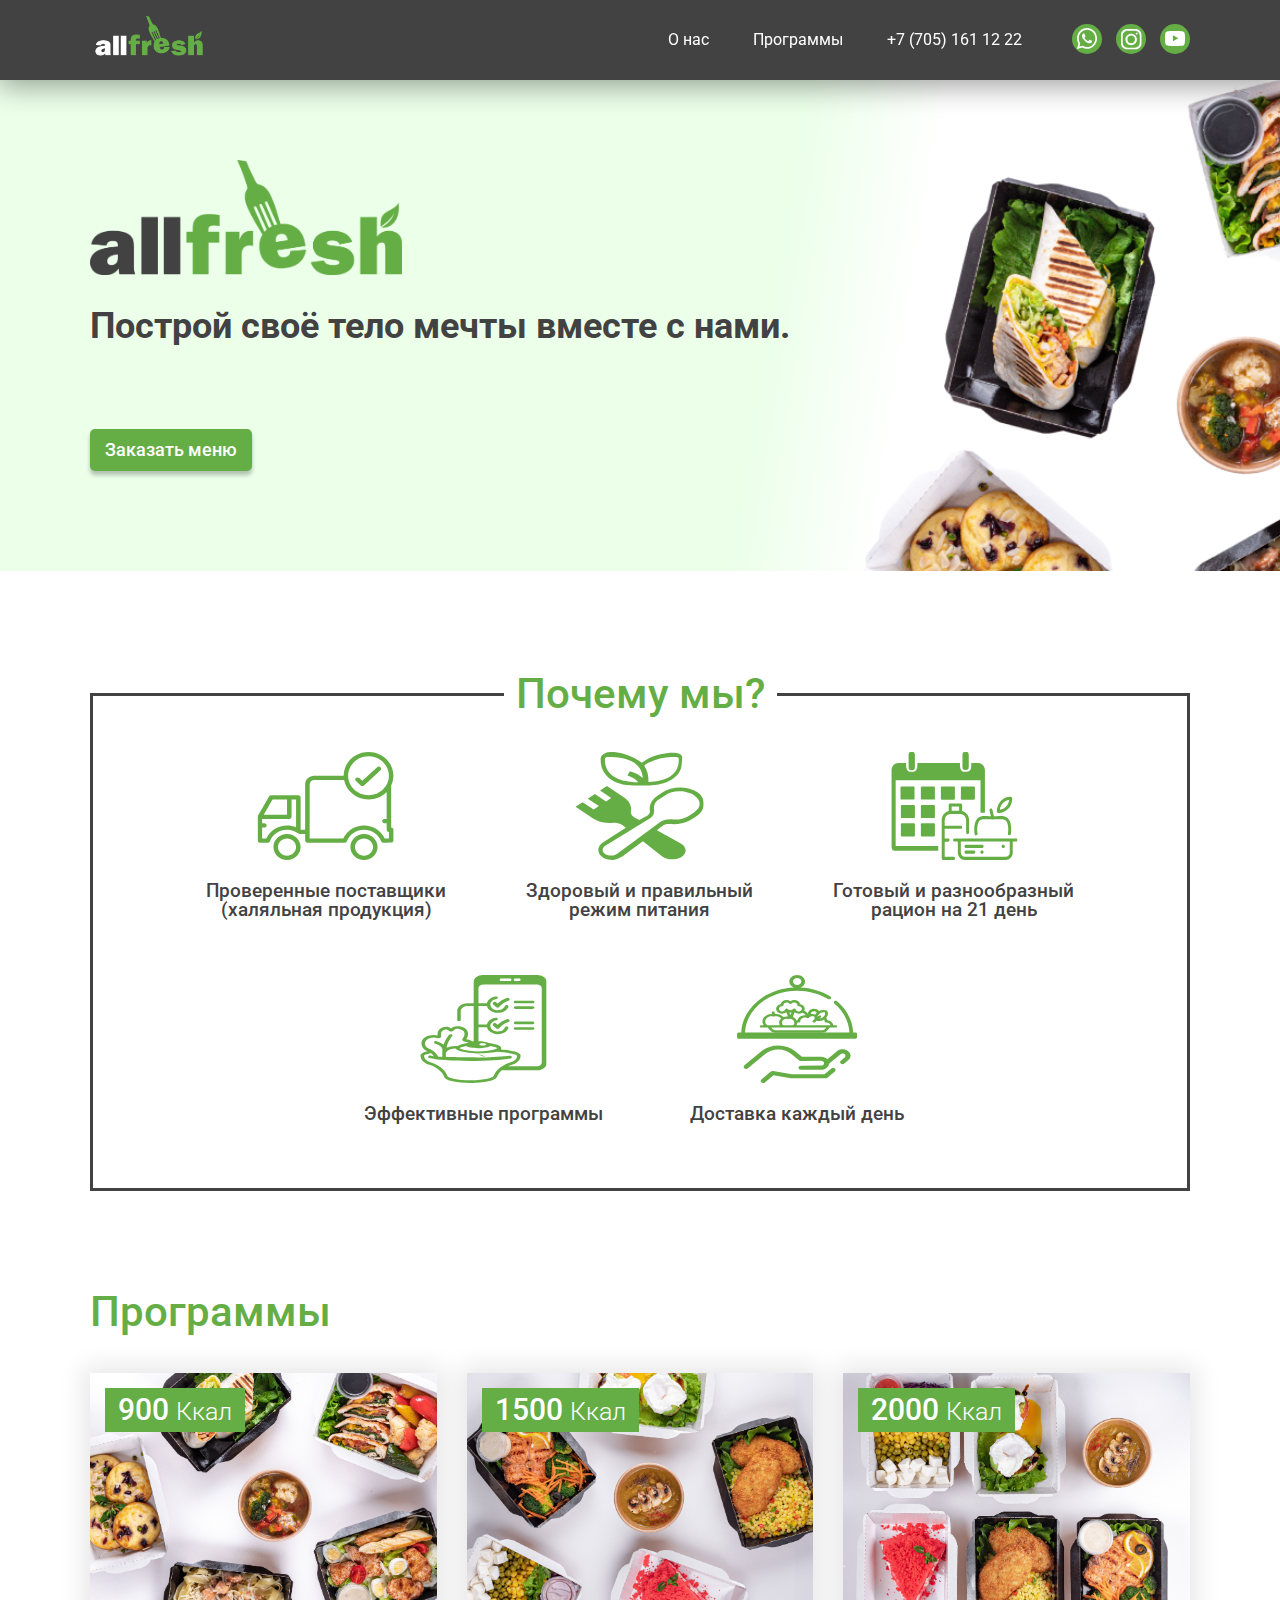
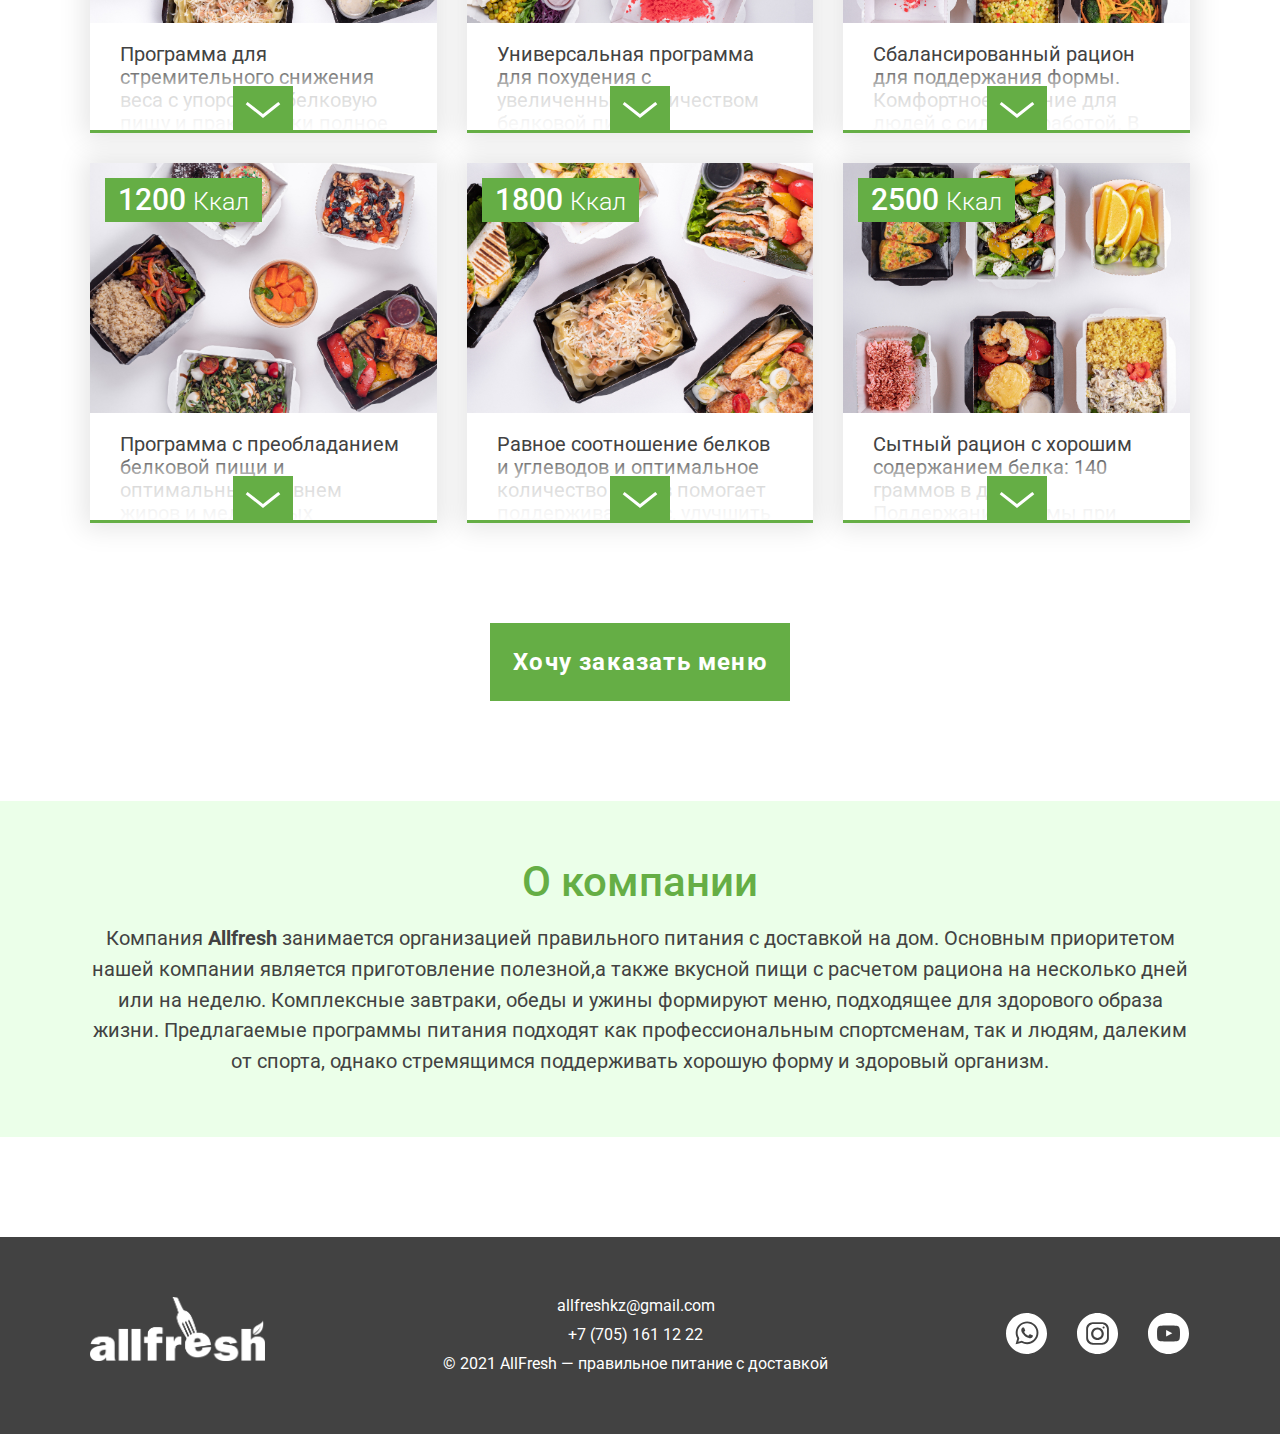
==== commit 28b8e86b: "version 18.02.2022" ====
--- a/index.html
+++ b/index.html
@@ -18,6 +18,8 @@
     <link rel="stylesheet" href="css/banner.css">
     <link rel="stylesheet" href="css/why_us.css">
     <link rel="stylesheet" href="css/calorie.css">
+    <link rel="stylesheet" href="css/about.css">
+
     <link rel="stylesheet" href="css/menu.css">
     <link rel="stylesheet" href="css/intlTelInput.css">
     <link rel="stylesheet" href="css//popup.css">
@@ -42,20 +44,19 @@
                 <div class="header_links">
                     <ul class="link_item">
                         <li><a href="#about" class="link_items">O нас</a></li>
-                        <li><a href="#menu" class="link_items">Меню</a></li>
-                        <li><a href="#reviews" class="link_items">Отзывы</a></li>
-                        <li><a href="tel:+71234567890" class="link_items">+7 (123) 456 78 90</a></li>
+                        <li><a href="#calorie" class="link_items">Программы</a></li>
+                        <li><a href="tel:+77051611222" class="link_items">+7 (705) 161 12 22</a></li>
                     </ul>
 
                     <div class="header_social">
-                        <a href="https://web.whatsapp.com/" target="_blank" class="social_element">
+                        <a href="https://api.whatsapp.com/send/?phone=77051611222" target="_blank" class="social_element">
                             <svg  width="30" height="30" viewBox="0 0 30 30" fill="none" xmlns="http://www.w3.org/2000/svg">
                                 <circle cx="15" cy="15" r="15" fill="#65AE45"/>
                                 <path fill-rule="evenodd" clip-rule="evenodd" d="M22.0829 7.04821C20.1991 5.07981 17.7018 4 15.0323 4C9.54252 4 5.07535 8.66791 5.07535 14.4044C5.07535 16.2378 5.53821 18.0262 6.41012 19.601L5 25L10.2853 23.549C11.7384 24.3814 13.3746 24.82 15.0431 24.82C20.5328 24.82 25 20.1521 25 14.4156C25 11.6374 23.9666 9.0166 22.0829 7.04821ZM15.0431 23.0653C13.5576 23.0653 12.0936 22.6492 10.8235 21.8618L10.5221 21.6706L7.38967 22.5254L8.22928 19.331L8.03552 19.0048C7.20667 17.6326 6.76534 16.0353 6.76534 14.4044C6.76534 9.63524 10.479 5.75469 15.0538 5.75469C17.2605 5.75469 19.3488 6.65453 20.9096 8.28548C22.4704 9.92769 23.3315 12.0873 23.3315 14.4044C23.3315 19.1735 19.6179 23.0653 15.0538 23.0653H15.0431ZM19.5856 16.5865C19.338 16.4515 18.1109 15.8329 17.8848 15.7429C17.6588 15.6529 17.4865 15.6079 17.3251 15.8779C17.1636 16.1366 16.6792 16.7215 16.5393 16.9014C16.3886 17.0702 16.2487 17.1039 16.0011 16.9689C15.7535 16.834 14.9462 16.564 13.9989 15.6754C13.2562 14.9893 12.761 14.1344 12.6103 13.8757C12.4596 13.617 12.5888 13.4708 12.718 13.3471C12.8364 13.2346 12.9656 13.0434 13.0947 12.8859C13.2239 12.7284 13.2562 12.6272 13.3423 12.4472C13.4284 12.2785 13.3854 12.121 13.3208 11.9861C13.2562 11.8511 12.761 10.5801 12.5565 10.0514C12.352 9.54526 12.1475 9.61275 11.9968 9.6015C11.8461 9.59025 11.6846 9.59025 11.5231 9.59025C11.3617 9.59025 11.0926 9.65774 10.8558 9.91644C10.6297 10.1751 9.98385 10.805 9.98385 12.0873C9.98385 13.3696 10.8773 14.6069 10.9957 14.7756C11.1249 14.9443 12.7503 17.5763 15.2476 18.7011C15.8396 18.9711 16.3025 19.1285 16.6685 19.2523C17.2605 19.4435 17.8095 19.421 18.24 19.3535C18.7137 19.2748 19.7147 18.7236 19.9193 18.1162C20.1238 17.5088 20.1238 16.9914 20.07 16.8789C20.0161 16.7665 19.8439 16.699 19.5963 16.564L19.5856 16.5865Z" fill="white"/>
                             </svg>
                         </a>
 
-                        <a href="https://www.instagram.com/" target="_blank" class="social_element">
+                        <a href="https://www.instagram.com/allfresh.kz/" target="_blank" class="social_element">
                             <svg width="30" height="30" viewBox="0 0 30 30" fill="none" xmlns="http://www.w3.org/2000/svg">
                                 <circle cx="15" cy="15" r="15" fill="#65AE45"/>
                                 <path fill-rule="evenodd" clip-rule="evenodd" d="M10.904 5H19.5603C22.8119 5 25.4643 7.63017 25.4643 10.8263V19.4604C25.4643 22.6677 22.8119 25.2867 19.5603 25.2867H10.904C7.65237 25.2867 5 22.6677 5 19.4604V10.8263C5 7.61908 7.66347 5 10.904 5ZM15.1767 9.67217C18.3395 9.67217 20.9031 12.2358 20.9031 15.3986C20.9031 18.5615 18.3395 21.1251 15.1767 21.1251C12.0138 21.1251 9.45021 18.5615 9.45021 15.3986C9.45021 12.2358 12.0138 9.67217 15.1767 9.67217ZM15.1767 11.6032C17.263 11.6032 18.961 13.3011 18.961 15.3875C18.961 17.4739 17.263 19.1719 15.1767 19.1719C13.0792 19.1719 11.3923 17.4739 11.3923 15.3875C11.3923 13.3011 13.0903 11.6032 15.1767 11.6032ZM20.7145 8.87313C21.225 8.87313 21.6467 9.28374 21.6467 9.80534C21.6467 10.3158 21.2361 10.7376 20.7145 10.7376C20.204 10.7376 19.7822 10.3269 19.7822 9.80534C19.7822 9.29484 20.1929 8.87313 20.7145 8.87313ZM11.6143 6.65357H18.85C21.569 6.65357 23.7885 8.86203 23.7885 11.5699V18.85C23.7885 21.5579 21.569 23.7663 18.85 23.7663H11.6143C8.89532 23.7663 6.67577 21.5579 6.67577 18.85V11.5699C6.67577 8.86203 8.89532 6.65357 11.6143 6.65357Z" fill="white"/>
@@ -83,8 +84,7 @@
                         </a>
                         <div class="burger_links">
                             <a href="#about" class="navbar_item" onclick="openMenu()">O нас</a>
-                            <a href="#menu" class="navbar_item" onclick="openMenu()">Меню</a>
-                            <a href="#reviews" class="navbar_item" onclick="openMenu()">Отзывы</a>
+                            <a href="#calorie" class="navbar_item" onclick="openMenu()">Программы</a>
                             <a href="tel:+71234567890" class="navbar_item">+7 (123) 456 78 90</a>
                         </div>
 
@@ -119,17 +119,13 @@
     <section class="banner">
         <div class="wrapper">
             <div class="banner_container">
-                <h1 class="banner_title">Приветственный <br>текст</h1>
-                <p class="banner_text">Описание  баннера</p>
-                <div class="banner_btn" onclick="popupMenu()">Получить консультацию</div>
+                <img src="img/Logo2.png" alt="logo" class="banner__logo">
+                <h1 class="banner_title">Построй своё тело мечты вместе с нами.</h1>
+                <div class="banner_btn" onclick="popupMenu()">Заказать меню</div>
             </div>
         </div>
     </section>
 
-
-    <a name="about" class="anchor">
-        <p style="padding-top: 20px; margin-top: -20px;">My anchor</p>
-    </a>
     <section class="whyUs" >
         <div class="wrapper">
             <div class="whyUs_container">
@@ -137,122 +133,120 @@
 
                 <div class="whyUs_items">
                     <div class="whyUs_item">
-                        <svg width="130" height="100" viewBox="0 0 130 100" fill="none" class="whyUs_item_icon" xmlns="http://www.w3.org/2000/svg">
-                            <path fill-rule="evenodd" clip-rule="evenodd" d="M117.285 28.3015C125.064 35.9009 129.873 46.4017 129.873 57.9969C129.873 69.5922 125.064 80.0929 117.285 87.6923C109.507 95.2917 98.7578 100 86.8781 100C74.9984 100 64.2602 95.302 56.4814 87.6923C48.7025 80.0929 43.8936 69.5922 43.8936 57.9969C43.8936 46.4017 48.7025 35.9009 56.4814 28.3015C63.6049 21.3423 72.2228 16.8095 82.9188 16.0971V10.7383C82.9188 10.635 82.9293 10.5214 82.9293 10.4182H75.8757C74.5545 10.4182 73.4765 9.365 73.4765 8.07434V2.34383C73.4765 1.05318 74.5545 0 75.8757 0H100.079C101.4 0 102.478 1.05318 102.478 2.34383V8.08467C102.478 9.37532 101.4 10.4285 100.079 10.4285H93.0253C93.0358 10.5318 93.0358 10.635 93.0358 10.7486V16.3036C102.844 17.4497 110.648 21.8172 117.285 28.3015ZM86.8887 22.7568C76.922 22.7568 67.896 26.7011 61.3749 33.0821C54.8431 39.4631 50.8058 48.2808 50.8058 58.0072C50.8058 67.7439 54.8431 76.5617 61.3749 82.9427C67.9066 89.3237 76.922 93.268 86.8887 93.268C96.8553 93.268 105.881 89.3237 112.413 82.9427C118.945 76.5617 122.982 67.7543 122.982 58.0072C122.972 48.2705 118.934 39.4528 112.402 33.0821C105.871 26.7011 96.8553 22.7568 86.8887 22.7568ZM125.498 28.9933C121.439 24.3366 116.82 20.3614 111.726 16.9541C116.535 14.6412 121.714 15.0232 124.578 18.2963C126.967 21.0325 127.168 25.1007 125.498 28.9933ZM49.1887 18.2963C52.0529 15.0232 57.2318 14.6412 62.0407 16.9541C56.9464 20.3614 52.3171 24.3366 48.2692 28.9933C46.5992 25.1007 46.8001 21.0325 49.1887 18.2963ZM94.1708 58.0072C94.1708 61.9411 90.9049 65.1317 86.8781 65.1317C82.8513 65.1317 79.5854 61.9411 79.5854 58.0072C79.5854 55.2917 81.1391 52.9375 83.422 51.7295V35.4053C83.422 33.5467 84.9651 32.0289 86.8675 32.0289C88.77 32.0289 90.3236 33.5364 90.3236 35.4053V51.7295H90.3342C92.6171 52.9272 94.1708 55.2917 94.1708 58.0072Z" fill="#65AE45"/>
-                            <path d="M3.44553 42.3232C1.54309 42.3232 0 40.8157 0 38.9468C0 37.0883 1.54309 35.5705 3.44553 35.5705H37.4992L35.7764 42.3129H3.44553V42.3232Z" fill="#65AE45"/>
-                            <path d="M10.6114 61.6417C8.70893 61.6417 7.15527 60.1342 7.15527 58.2757C7.15527 56.4171 8.69836 54.8993 10.6114 54.8993H32.6163L33.187 61.6417H10.6114Z" fill="#65AE45"/>
-                            <path d="M18.3268 81.4662C16.4244 81.4662 14.8707 79.9587 14.8707 78.0898C14.8707 76.2313 16.4138 74.7135 18.3268 74.7135H35.5228L37.8268 81.4559H18.3268V81.4662Z" fill="#65AE45"/>
+                        <svg width="114" height="90" viewBox="0 0 114 90" class="whyUs_item_icon" fill="none" xmlns="http://www.w3.org/2000/svg">
+                            <path d="M24.5264 68.4C30.7694 68.4 35.8464 73.2438 35.8464 79.2C35.8464 85.1562 30.7694 90 24.5264 90C18.2833 90 13.2064 85.1562 13.2064 79.2C13.2064 73.244 18.2836 68.4 24.5264 68.4ZM24.5264 86.4001C28.6885 86.4001 32.073 83.1709 32.073 79.2002C32.073 75.2293 28.6882 72.0003 24.5264 72.0003C20.3643 72.0003 16.9798 75.2295 16.9798 79.2002C16.9798 83.1709 20.3645 86.4001 24.5264 86.4001Z" fill="#65AE45"/>
+                            <path d="M88.6732 68.4C94.9162 68.4 99.9932 73.2438 99.9932 79.2C99.9932 85.1562 94.9162 90 88.6732 90C82.4302 90 77.3532 85.1562 77.3532 79.2C77.3532 73.244 82.4302 68.4 88.6732 68.4ZM88.6732 86.4001C92.8353 86.4001 96.2198 83.1709 96.2198 79.2002C96.2198 75.2293 92.8351 72.0001 88.6732 72.0001C84.5113 72.0001 81.1266 75.2293 81.1266 79.2C81.1264 83.1709 84.5111 86.4001 88.6732 86.4001Z" fill="#65AE45"/>
+                            <path d="M0.237456 53.1252L9.67086 36.9252C10.0029 36.3546 10.6351 36 11.3198 36H33.9598C35.0011 36 35.8464 36.8065 35.8464 37.8V64.8H39.6198C39.6198 51.2082 39.6198 27 39.6198 27C39.6198 23.0291 43.0045 19.8001 47.1664 19.8001H71.6932C71.6932 8.88299 81.0039 0 92.4466 0C103.889 0.000210937 113.2 8.8832 113.2 19.8001C113.2 22.7268 112.513 25.4989 111.313 28.0009V63C112.355 63 113.2 63.8064 113.2 64.8V73.8C113.2 74.2788 113.002 74.7359 112.647 75.0745C112.091 75.6018 112.092 75.6002 104.681 75.5947C103.883 75.5947 103.172 75.1123 102.906 74.394C100.778 68.6557 95.0575 64.8 88.6732 64.8C82.2849 64.8 76.5665 68.6574 74.4383 74.3993C74.1723 75.1192 73.4591 75.5999 72.6591 75.5999H41.5066C40.4652 75.5999 39.62 74.7935 39.62 73.8C39.62 73.7983 39.62 73.7945 39.62 73.7909C39.62 73.6794 39.62 71.5985 39.62 68.4H35.1995C34.7674 68.4 34.3485 68.2578 34.0128 67.9986C31.3018 65.9053 28.0227 64.8 24.5266 64.8C18.1383 64.8 12.4199 68.6574 10.2917 74.3993C10.0257 75.1192 9.31247 75.5999 8.51255 75.5999H1.88659C0.84524 75.5999 4.50607e-07 74.7935 4.50607e-07 73.8V54C-0.000220643 53.6941 0.0809219 53.3935 0.237456 53.1252ZM92.4464 3.60007C83.0848 3.60007 75.4664 10.8685 75.4664 19.8001C75.4664 28.7316 83.0848 36 92.4464 36C101.808 36 109.426 28.7316 109.426 19.8001C109.426 10.8685 101.808 3.60007 92.4464 3.60007ZM71.3761 72.0001C74.3552 65.4895 81.1434 61.2001 88.6732 61.2001C96.201 61.2001 102.987 65.4876 105.968 71.9965C106.949 71.9965 108.321 71.9982 109.427 72.0001V66.6001C108.385 66.6001 107.54 65.7937 107.54 64.8002V59.4002H105.653C104.612 59.4002 103.767 58.5937 103.767 57.6002C103.767 56.6067 104.612 55.8003 105.653 55.8003H107.54V33.3469C103.751 37.1864 98.3951 39.6001 92.4464 39.6001C82.2924 39.6001 73.8345 32.6016 72.0533 23.4001H47.1664C45.0854 23.4001 43.393 25.0146 43.393 27.0002V66.4885C43.393 66.5282 43.393 66.5604 43.393 66.6001C43.393 68.9653 43.391 70.7148 43.3571 72.0001H71.3761ZM24.5264 39.6001H12.429L5.09179 52.2H24.5264V39.6001ZM3.77318 59.4002H5.65978C6.70113 59.4002 7.54637 60.2066 7.54637 61.2001C7.54637 62.1936 6.70113 63 5.65978 63H3.77318V72.0001H7.22955C10.2086 65.4895 16.9968 61.2001 24.5266 61.2001C27.1339 61.2001 29.7075 61.7222 32.0732 62.7049V39.6001H28.2998V54.0002C28.2998 54.9937 27.4545 55.8001 26.4132 55.8001H3.77318V59.4002Z" fill="#65AE45"/>
+                            <path d="M102.404 12.7056C101.637 12.0017 100.397 12.0017 99.6306 12.7056L87.2856 24.033L84.749 21.7055C83.9818 21.0016 82.742 21.0016 81.9751 21.7055C81.208 22.4092 81.208 23.547 81.9751 24.2507L85.8986 27.8509C86.2812 28.2019 86.7835 28.3783 87.2856 28.3783C87.7879 28.3783 88.2899 28.2019 88.6725 27.8509L102.404 15.251C103.172 14.5471 103.172 13.4095 102.404 12.7056Z" fill="#65AE45"/>
                         </svg>
-                        <h2  class="whyUs_item_title">Быстрая доставка</h2>
-                        <p class="whyUs_item_text">Доставим в любую точку быстро</p>
+                        <h2  class="whyUs_item_title">Проверенные поставщики (халяльная продукция)</h2>
                     </div>
 
                     <div class="whyUs_item">
-                        <svg width="103" height="100" viewBox="0 0 103 100" fill="none" class="whyUs_item_icon" xmlns="http://www.w3.org/2000/svg">
-                            <path fill-rule="evenodd" clip-rule="evenodd" d="M79.5474 53.2944C84.1665 53.2927 88.6824 54.6609 92.5238 57.2259C96.3653 59.7909 99.3598 63.4375 101.129 67.7046C102.897 71.9716 103.361 76.6673 102.461 81.1979C101.561 85.7284 99.3375 89.8903 96.0719 93.1571C92.8063 96.4239 88.6452 98.6489 84.115 99.5507C79.5847 100.452 74.8888 99.9904 70.6212 98.2232C66.3535 96.4559 62.7058 93.4627 60.1394 89.6222C57.573 85.7817 56.2031 81.2663 56.2031 76.6472C56.2031 70.4551 58.6623 64.5165 63.04 60.1373C67.4176 55.758 73.3553 53.2967 79.5474 53.2944ZM61.1271 3.4154C61.1271 1.51131 63.0141 0 65.3451 0C67.6761 0 69.5631 1.55401 69.5631 3.45809V19.5105C69.5631 21.4231 67.6761 22.9686 65.3451 22.9686C63.0141 22.9686 61.1271 21.4231 61.1271 19.5105V3.4154ZM23.3357 3.4154C23.3357 1.51131 25.2227 0 27.5537 0C29.8847 0 31.7803 1.55401 31.7803 3.45809V19.5105C31.7803 21.4231 29.8847 23.0113 27.5537 23.0113C25.2227 23.0113 23.3357 21.4658 23.3357 19.5532V3.4154ZM54.5695 95.5202H8.74342C6.42729 95.5112 4.20859 94.5871 2.57083 92.9494C0.933062 91.3116 0.00899478 89.0929 0 86.7768V17.4954C0.0112239 15.1799 0.936007 12.9625 2.57329 11.3253C4.21057 9.68797 6.42798 8.76318 8.74342 8.75196H16.8038V19.5105C16.8115 20.9488 17.1424 22.3669 17.772 23.6601C18.4016 24.9533 19.3138 26.0885 20.4412 26.9817C22.4551 28.6114 24.9673 29.5005 27.558 29.5005C30.1487 29.5005 32.6609 28.6114 34.6748 26.9817C35.8022 26.0885 36.7144 24.9533 37.3441 23.6601C37.9737 22.3669 38.3045 20.9488 38.3122 19.5105V8.75196H54.5952V19.5105C54.6012 20.9482 54.9305 22.3661 55.5587 23.6594C56.1868 24.9526 57.0977 26.0881 58.224 26.9817C60.2393 28.612 62.753 29.5015 65.3451 29.5015C67.9373 29.5015 70.451 28.612 72.4662 26.9817C73.5911 26.0868 74.5011 24.9511 75.1291 23.6581C75.7571 22.3652 76.0872 20.9479 76.0951 19.5105V8.75196H84.5311C86.8473 8.76096 89.066 9.68502 90.7037 11.3228C92.3415 12.9606 93.2656 15.1793 93.2746 17.4954V47.457C91.9506 45.9753 87.4036 45.3717 86.1947 45.3717V34.0601H7.07312L6.76266 81.884C6.78061 83.6975 7.51188 85.431 8.79825 86.7093C10.0846 87.9877 11.8226 88.7082 13.6362 88.7148L51.5327 88.414C52.1654 89.7013 53.7891 94.2796 54.5781 95.4775L54.5695 95.5202ZM16.8038 47.9778L19.7581 50.7528L25.8119 44.5966C26.4352 43.9562 26.8365 43.4439 27.6135 44.2465L30.1751 46.8081C31.0289 47.6619 30.9521 48.1059 30.1751 48.8744L21.1926 57.6605C19.5532 59.2743 19.8349 59.3682 18.1614 57.7202L12.5601 52.1446C12.4786 52.0716 12.4146 51.9812 12.373 51.88C12.3314 51.7788 12.3132 51.6695 12.3198 51.5603C12.3263 51.4511 12.3575 51.3448 12.411 51.2493C12.4644 51.1538 12.5388 51.0717 12.6284 51.009L15.5571 47.9778C15.9926 47.5167 16.3512 47.5424 16.8038 47.9778ZM40.9848 44.1099H53.5193C53.9413 44.1099 54.3461 44.2769 54.6453 44.5745C54.9445 44.8721 55.1138 45.2761 55.116 45.698V56.1236C55.1116 56.5456 54.9419 56.9492 54.6434 57.2477C54.345 57.5462 53.9414 57.7158 53.5193 57.7202H40.9848C40.562 57.718 40.1572 57.5491 39.8582 57.2501C39.5593 56.9512 39.3903 56.5463 39.3881 56.1236V45.698C39.3926 45.2768 39.5625 44.8741 39.8612 44.577C40.1599 44.2799 40.5635 44.1121 40.9848 44.1099ZM66.2502 44.1099H78.7847C79.1376 44.1128 79.4798 44.2312 79.7589 44.4471C80.0381 44.663 80.2387 44.9645 80.3302 45.3053C74.787 45.5119 69.3906 47.144 64.662 50.0441V45.698C64.6643 45.2761 64.8335 44.8721 65.1327 44.5745C65.4319 44.2769 65.8367 44.1099 66.2587 44.1099H66.2502ZM40.9848 66.2673H51.231C49.8732 69.9107 49.1848 73.7695 49.1988 77.6576C49.1988 78.4005 49.1988 79.1433 49.2757 79.8776H40.9848C40.562 79.8754 40.1572 79.7065 39.8582 79.4075C39.5593 79.1086 39.3903 78.7037 39.3881 78.281V67.864C39.3903 67.4412 39.5593 67.0364 39.8582 66.7374C40.1572 66.4385 40.562 66.2695 40.9848 66.2673ZM15.7279 66.2673H28.2624C28.4743 66.2639 28.6846 66.3027 28.8813 66.3814C29.078 66.4601 29.2571 66.5772 29.4081 66.7258C29.5591 66.8744 29.679 67.0516 29.7608 67.247C29.8426 67.4424 29.8848 67.6521 29.8847 67.864V78.281C29.8802 78.7075 29.7071 79.1149 29.4031 79.4141C29.0991 79.7133 28.689 79.8799 28.2624 79.8776H15.7365C15.313 79.8776 14.9069 79.7094 14.6074 79.41C14.308 79.1106 14.1398 78.7044 14.1398 78.281V67.864C14.1398 67.4405 14.308 67.0344 14.6074 66.7349C14.9069 66.4355 15.313 66.2673 15.7365 66.2673H15.7279ZM76.3027 64.8897H79.1546C79.4082 64.8897 79.6515 64.9904 79.8308 65.1698C80.0102 65.3491 80.1109 65.5924 80.1109 65.846V76.8436H90.1949C90.447 76.8436 90.689 76.9432 90.8681 77.1207C91.0472 77.2982 91.1489 77.5392 91.1512 77.7914V80.6518C91.1489 80.9039 91.0472 81.145 90.8681 81.3225C90.689 81.5 90.447 81.5995 90.1949 81.5995H75.3635V65.846C75.3635 65.5938 75.4631 65.3519 75.6406 65.1728C75.8181 64.9937 76.0591 64.8919 76.3113 64.8897H76.3027ZM79.5388 58.5968C83.1096 58.5934 86.6011 59.6492 89.5718 61.6305C92.5424 63.6119 94.8586 66.4298 96.2274 69.7278C97.5962 73.0257 97.9561 76.6556 97.2616 80.1582C96.567 83.6607 94.8492 86.8786 92.3255 89.4047C89.8018 91.9308 86.5856 93.6516 83.0837 94.3495C79.5818 95.0474 75.9516 94.6909 72.6523 93.3252C69.353 91.9595 66.5329 89.646 64.5488 86.6772C62.5646 83.7085 61.5055 80.218 61.5055 76.6472C61.5044 74.2772 61.9703 71.9302 62.8764 69.7403C63.7826 67.5503 65.1114 65.5604 66.7868 63.8842C68.4623 62.2079 70.4516 60.8782 72.6411 59.971C74.8306 59.0638 77.1774 58.5968 79.5474 58.5968H79.5388Z" fill="#65AE45"/>
+                        <svg width="107" height="90" viewBox="0 0 107 90" class="whyUs_item_icon" fill="none" xmlns="http://www.w3.org/2000/svg">
+                            <path d="M101.827 33.5249C97.9755 30.9584 92.756 29.5171 87.3142 29.5171C81.8724 29.5171 76.6529 30.9584 72.8011 33.5249L68.7172 36.2514C66.3999 37.7984 64.6056 39.6587 63.455 41.7072C62.3044 43.7558 61.8243 45.9451 62.0468 48.1279L62.1864 49.4912C62.2531 50.16 62.0816 50.83 61.6858 51.4461C61.2901 52.0622 60.6814 52.6069 59.9096 53.0357L53.3209 56.7688L49.3153 54.4967C48.2989 53.9303 47.4976 53.2114 46.9771 52.3987C46.4566 51.586 46.2316 50.7025 46.3204 49.8206L46.46 48.4573C46.6628 46.4687 46.2253 44.474 45.1768 42.6077C44.1284 40.7414 42.4934 39.0466 40.3818 37.6374L26.3502 28.2694L20.6532 32.073L29.9304 38.2645L25.5947 41.1615L16.3209 34.9699L10.4162 38.9053L19.6629 45.0809L15.3305 47.9734L6.08391 41.7977L0.199707 45.7262L14.2313 55.0943C16.3419 56.504 18.8804 57.5956 21.6758 58.2956C24.4713 58.9956 27.4588 59.2877 30.4375 59.1523L32.4795 59.0591C33.8004 58.9998 35.1236 59.15 36.3409 59.4975C37.5582 59.8451 38.635 60.38 39.4833 61.0586L42.1004 63.1172L23.9237 74.8846C21.8467 76.0428 20.3543 77.6 19.6495 79.3445C18.9447 81.0889 19.0617 82.936 19.9846 84.6344C20.9075 86.3329 22.156 87.4169 23.516 88.407C25.7321 89.444 28.3728 90.0002 31.079 90C31.2764 90 31.4738 90 31.6712 90C33.4967 89.9432 33.9952 89.5695 37.352 88.015C40.3453 86.3421 41.3 85.4172 42.4714 84.4807L56.343 74.3165L72.2259 86.8133C73.2179 87.6045 74.4452 88.2496 75.8301 88.7076C77.215 89.1656 78.7273 89.4266 80.2712 89.4739C80.4379 89.4739 80.6115 89.4739 80.7681 89.4739C83.056 89.4757 85.2892 89.0067 87.1637 88.1308C89.0382 87.255 90.463 86.0147 91.244 84.579C92.0251 83.1432 92.1246 81.5816 91.5289 80.1068C90.9331 78.6319 89.6712 77.3154 87.9149 76.3365L68.0433 65.1076L72.6139 61.5062C73.2558 60.9936 74.0701 60.5895 74.9903 60.327C75.9106 60.0644 76.9108 59.9507 77.9093 59.9953L79.9513 60.0861C83.2219 60.2354 86.5024 59.9146 89.5716 59.1456C92.6408 58.3766 95.4274 57.1772 97.7434 55.6282L101.827 52.9016C105.67 50.3301 106.968 46.8459 106.968 43.2133C106.968 39.5807 105.67 36.0964 101.827 33.5249ZM99.2205 50.2267L95.1366 52.9533C93.4381 54.0877 91.3954 54.9661 89.1459 55.5293C86.8964 56.0925 84.4922 56.3274 82.0953 56.2184L80.0534 56.1252C78.0933 56.0354 76.1292 56.2561 74.3212 56.7694C72.5132 57.2828 70.9125 58.0741 69.6497 59.079L35.1986 84.6479C34.5718 85.1518 33.7942 85.5628 32.9157 85.8545C32.0372 86.1462 31.0772 86.3123 30.0971 86.3421C29.117 86.3718 28.1383 86.2646 27.2238 86.0274C26.3093 85.7901 25.4791 85.4279 24.7862 84.9641C24.0934 84.5003 23.5533 83.945 23.2004 83.3338C22.8475 82.7226 22.6896 82.0689 22.7369 81.4146C22.7842 80.7603 23.0355 80.1198 23.4749 79.5341C23.9143 78.9484 24.5319 78.4304 25.2884 78.0133L62.3369 55.3011C63.8465 54.4568 64.8141 52.6008 64.9473 52.3922C65.3308 51.7917 65.8379 49.6534 65.7053 48.3416L65.5657 46.9783C65.4026 45.378 65.9699 43.5578 66.8135 42.0559C67.657 40.5541 69.8335 39.4055 71.5325 38.2715L75.6164 35.5449C76.9536 34.6521 78.541 33.944 80.2881 33.4608C82.0353 32.9777 83.9078 32.729 85.7989 32.729C87.6899 32.729 89.6142 32.5812 91.3614 33.0643C93.1085 33.5475 95.6209 34.0012 96.9581 34.894C98.0788 35.6423 100.51 36.939 102.547 39.525C103.271 40.6914 103.643 41.9416 103.643 43.2042C103.643 44.4667 103.271 45.7169 102.547 46.8833C101.823 48.0498 102.547 46.8833 99.2102 50.2177L99.2205 50.2267Z" fill="#65AE45"/>
+                            <path d="M53.6576 28.0057C53.8891 28.0057 60.8623 27.9443 62.1657 27.8694C71.3545 27.34 76.4406 25.7006 81.6033 22.1265C88.6492 17.2488 88.5783 10.7402 88.6659 9.71484C89.006 5.73292 89.4527 3.20198 88.0164 2.24305C86.5801 1.28411 84.6578 0.719218 82.6286 0.659733C76.3019 0.459785 66.3721 1.79569 57.9151 7.23973C57.0372 7.80765 56.2186 8.41497 55.4648 9.05744C54.711 8.41497 53.8923 7.80765 53.0144 7.23973C44.5574 1.7866 35.2699 -0.18826 28.9467 0.0139598C26.9174 0.073445 24.9952 0.638338 23.5588 1.59727C22.1225 2.55621 21.2764 3.8396 21.1873 5.19443C20.8879 9.41606 21.5991 17.339 29.7533 22.9875C35.8111 27.1751 42.1241 28.0057 53.6576 28.0057ZM62.9259 8.04946C69.6056 4.83822 76.6908 4.06745 82.2653 4.06745C82.9868 4.06745 83.6606 4.07881 84.2732 4.09926C84.7814 4.11592 85.2619 4.25863 85.6207 4.49945C85.9795 4.74027 86.1908 5.06184 86.213 5.40119C86.4649 8.9639 85.9136 15.6258 79.3521 20.1701C75.3635 22.9307 68.1188 24.5712 60.7576 25.0643C60.8866 24.6816 60.9551 24.2909 60.9618 23.8987C61.0401 19.0181 59.8626 14.8283 57.4497 11.3655C58.7498 10.1393 60.2565 9.43726 60.9024 9.05744L62.9259 8.04946ZM24.7301 5.40119C24.7563 5.06459 24.9684 4.74641 25.3254 4.50807C25.6824 4.26974 26.159 4.12814 26.6631 4.11062C31.9994 3.94021 41.9777 4.31057 48.7842 8.68897C53.3786 11.6427 55.897 16.0393 56.2985 21.7606C53.6188 19.147 49.7985 17.1478 45.3571 16.0348L43.4683 19.8474C43.761 19.9156 49.441 21.2516 52.3372 25.2074C43.2097 25.0597 36.2296 23.3624 31.6046 20.161C25.0296 15.6076 24.4748 8.95254 24.7301 5.40119Z" fill="#65AE45"/>
                         </svg>
-                        <h2  class="whyUs_item_title">Быстрая доставка</h2>
-                        <p class="whyUs_item_text">Доставим в любую точку быстро</p>
+                        <h2  class="whyUs_item_title">Здоровый и правильный режим питания</h2>
                     </div>
 
                     <div class="whyUs_item">
-                        <svg width="130" height="102" viewBox="0 0 130 102" fill="none" class="whyUs_item_icon" xmlns="http://www.w3.org/2000/svg">
-                            <mask id="path-1-outside-1_26_82" maskUnits="userSpaceOnUse" x="0" y="0" width="130" height="102" fill="black">
-                            <rect fill="white" width="130" height="102"/>
-                            <path fill-rule="evenodd" clip-rule="evenodd" d="M122.441 6.57851C123.275 7.37417 123.936 8.3198 124.388 9.3611C124.84 10.4024 125.072 11.5189 125.072 12.6465C125.072 13.7741 124.84 14.8906 124.388 15.9319C123.936 16.9732 123.275 17.9188 122.441 18.7145C121.722 19.4005 120.888 19.9672 119.975 20.3915C119.452 20.6267 118.908 20.816 118.349 20.9571C119.616 22.6002 120.774 24.3169 121.819 26.0972C123.07 28.2285 124.151 30.4478 125.051 32.7358C128.744 42.0315 129.277 52.2074 126.574 61.8105C124.057 70.9298 118.598 80.1881 109.514 88.9006C109.276 89.1318 108.992 89.3151 108.679 89.4395C108.365 89.5639 108.03 89.627 107.691 89.625C107.057 89.6251 106.445 89.4027 105.971 88.9998L105.857 88.9105L36.4569 22.4257C36.2128 22.1971 36.0192 21.9238 35.8875 21.622C35.7559 21.3203 35.6888 20.9963 35.6904 20.6693V20.5999C35.7085 19.9628 35.9788 19.3562 36.4465 18.903C36.5024 18.8466 36.565 18.7966 36.633 18.7542C45.7379 10.1607 55.371 4.95112 64.8488 2.58942C77.4034 -0.597888 90.7615 1.04758 102.066 7.17389C103.925 8.17347 105.717 9.28373 107.432 10.4981C107.576 9.95553 107.774 9.42725 108.022 8.92036C108.457 8.04688 109.046 7.25142 109.762 6.56858C110.593 5.77079 111.581 5.13786 112.668 4.70601C113.754 4.27417 114.92 4.05189 116.096 4.05189C117.273 4.05189 118.438 4.27417 119.525 4.70601C120.612 5.13786 121.599 5.77079 122.43 6.56858L122.441 6.57851ZM58.3542 49.8829C58.5744 49.6184 58.8944 49.4473 59.245 49.4066C59.4283 49.3829 59.6148 49.3952 59.7929 49.443C59.971 49.4908 60.1371 49.573 60.2808 49.6845C60.4184 49.7882 60.5332 49.917 60.6186 50.0635C60.7039 50.21 60.7581 50.3712 60.778 50.5378C60.8043 50.7128 60.793 50.891 60.7449 51.0616C60.6968 51.2322 60.6129 51.3917 60.4984 51.5302C57.7845 54.7949 63.6059 58.3076 59.214 63.4379C59.1018 63.5689 58.9637 63.6774 58.8077 63.7573C58.6517 63.8372 58.4808 63.8868 58.3048 63.9034C58.1288 63.92 57.9511 63.9032 57.7818 63.854C57.6126 63.8047 57.4551 63.724 57.3184 63.6165C57.0476 63.3982 56.8766 63.0872 56.8417 62.7498C56.8069 62.4124 56.911 62.0754 57.1319 61.8105C60.4776 57.9008 54.4906 54.646 58.3956 49.9028L58.3542 49.8829ZM83.0897 95.5887L82.3646 96.2734H120.483C120.686 96.2734 120.881 96.3508 121.025 96.4885C121.169 96.6262 121.249 96.813 121.249 97.0077V100.266C121.249 100.46 121.169 100.647 121.025 100.785C120.881 100.923 120.686 101 120.483 101H1.76714C1.56385 101 1.36888 100.923 1.22514 100.785C1.08139 100.647 1.00063 100.46 1.00063 100.266V97.0077C0.996441 96.9088 1.01317 96.8101 1.04981 96.7176C1.08645 96.625 1.14225 96.5405 1.21385 96.4692C1.28545 96.3978 1.37137 96.341 1.46645 96.3023C1.56153 96.2635 1.66381 96.2436 1.76714 96.2437H22.3593L21.7171 95.5887H21.4789C20.8529 95.5512 20.2412 95.3929 19.6806 95.1235C19.1199 94.8541 18.6218 94.4791 18.216 94.0209C17.398 93.1063 16.9496 91.9408 16.9523 90.7363C16.9523 90.6371 16.9523 90.528 16.9523 90.4188C16.9927 89.7914 17.1003 89.1695 17.2734 88.5632C17.6134 87.2384 18.4599 86.084 19.6455 85.3283C20.784 84.66 22.117 84.3607 23.4469 84.4749C23.9957 84.5106 24.54 84.5936 25.0732 84.7229C26.7134 80.9578 29.0112 77.488 31.8682 74.4625C34.5814 71.6012 37.8821 69.3074 41.5635 67.7247C46.4567 65.6345 51.9012 65.0319 57.163 65.998C58.9357 66.3137 60.6707 66.799 62.3421 67.4468C66.2419 68.9771 69.7687 71.2645 72.7004 74.1648C75.7985 77.2275 78.3278 80.7748 80.179 84.6535C81.3199 84.3117 82.5345 84.2638 83.7008 84.5146C84.8326 84.792 85.8132 85.469 86.4458 86.4099C87.3954 87.8529 87.7636 89.578 87.4816 91.2623C87.3961 92.0569 87.1427 92.8266 86.7366 93.5243C86.3306 94.2221 85.7805 94.8333 85.1199 95.3208C85.0093 95.3978 84.8871 95.458 84.7574 95.4994C84.6474 95.513 84.5359 95.513 84.4259 95.4994H83.1829L83.0897 95.5887ZM77.4445 85.6656C75.7325 82.1325 73.4147 78.8991 70.5873 76.0998C67.9486 73.4856 64.7749 71.4215 61.2649 70.0368C59.7761 69.4589 58.2324 69.0202 56.6555 68.7269C55.0984 68.4468 53.5163 68.3138 51.9321 68.33C50.3569 68.3526 48.7881 68.5288 47.2502 68.8559C45.6995 69.1845 44.1866 69.6599 42.734 70.2749C39.4511 71.6735 36.5009 73.6995 34.0641 76.2288C31.4911 78.9313 29.408 82.027 27.901 85.3878L28.1807 85.5366L28.74 85.8542C29.5654 86.3948 30.4842 86.7913 31.4539 87.0251C31.9507 87.0917 32.457 87.0355 32.9248 86.8618C33.3925 86.6881 33.8061 86.4028 34.1263 86.0328C34.6576 85.49 35.2724 85.0282 35.9493 84.6634C36.6082 84.3199 37.3435 84.1328 38.0935 84.1176C38.9011 84.118 39.6992 84.2838 40.4345 84.6039C41.408 85.0346 42.3228 85.5778 43.1587 86.2213C43.4758 86.4383 43.8249 86.6089 44.1945 86.7274C44.6047 86.8501 45.0291 86.9234 45.4582 86.9457C45.8414 86.96 46.2249 86.9233 46.5976 86.8366C46.9008 86.7659 47.1861 86.6377 47.4366 86.4595C47.8406 86.1519 48.2549 85.8542 48.6693 85.5863C49.091 85.312 49.5304 85.0634 49.9848 84.842C50.4523 84.6261 50.9417 84.4566 51.4453 84.3359C51.9695 84.2081 52.5104 84.1546 53.0508 84.1772C53.8854 84.1862 54.7058 84.3852 55.4442 84.7579C56.1827 85.1306 56.818 85.6662 57.2977 86.3206V86.3801C57.5099 86.6987 57.8001 86.9628 58.1431 87.1496C58.4861 87.3363 58.8714 87.4401 59.2657 87.4518C59.8623 87.4198 60.4457 87.2712 60.9801 87.0152C61.5144 86.7593 61.9886 86.4013 62.3732 85.9633C63.2386 85.0243 64.3792 84.3569 65.6464 84.0482C66.993 83.8199 68.7539 84.1871 71.2399 85.7252C72.3329 86.5365 73.7053 86.9228 75.0828 86.8068C75.9426 86.6102 76.7392 86.215 77.403 85.6557L77.4445 85.6656ZM45.4686 49.9425C45.6815 49.6698 45.9977 49.4881 46.349 49.4364C46.6903 49.3919 47.0361 49.4774 47.3123 49.6745C47.456 49.7739 47.5776 49.8996 47.6701 50.0444C47.7626 50.1893 47.824 50.3502 47.851 50.518C47.8963 50.8449 47.8071 51.1758 47.6024 51.4409C44.9714 54.8842 49.9122 58.258 46.3697 63.289C46.1674 63.5685 45.8587 63.7609 45.51 63.8249C45.3332 63.8648 45.1496 63.8687 44.9711 63.8362C44.7927 63.8037 44.6234 63.7356 44.4742 63.6364C44.3269 63.5415 44.2006 63.4198 44.1026 63.278C44.0046 63.1363 43.9368 62.9774 43.9031 62.8105C43.8694 62.6436 43.8705 62.472 43.9063 62.3055C43.9421 62.139 44.0119 61.9809 44.1116 61.8403C46.9705 57.7916 41.6257 54.8941 45.4064 49.9325L45.4686 49.9425ZM44.9921 72.4977C45.1115 72.374 45.2555 72.2744 45.4155 72.2045C45.5756 72.1347 45.7485 72.096 45.9243 72.0908C46.1897 72.0823 46.4517 72.149 46.6776 72.2827C46.9034 72.4164 47.083 72.6111 47.1937 72.8422C47.3043 73.0734 47.3412 73.3308 47.2997 73.582C47.2581 73.8332 47.14 74.067 46.9602 74.2541L43.283 78.0348C43.0351 78.2652 42.7043 78.3956 42.3589 78.399C42.0135 78.4024 41.68 78.2785 41.4272 78.053C41.1745 77.8275 41.0219 77.5175 41.001 77.1872C40.9801 76.8569 41.0925 76.5315 41.3149 76.2784L44.9921 72.4977ZM58.3024 74.2541C58.1808 74.1312 58.0861 73.9862 58.0239 73.8277C57.9616 73.6692 57.9331 73.5004 57.9399 73.3312C57.9451 73.1613 57.9853 72.9941 58.0582 72.8391C58.131 72.6842 58.2352 72.5445 58.3646 72.4282C58.6284 72.2012 58.9734 72.0803 59.3279 72.0908C59.5052 72.0958 59.6798 72.1343 59.8416 72.2041C60.0033 72.274 60.1491 72.3737 60.2705 72.4977L63.9373 76.2784C64.179 76.529 64.3091 76.8601 64.2998 77.2012C64.2708 77.5311 64.1105 77.8376 63.8522 78.0574C63.5938 78.2772 63.2572 78.3934 62.9118 78.3821C62.7345 78.3771 62.5599 78.3386 62.3982 78.2688C62.2364 78.199 62.0906 78.0992 61.9692 77.9752L58.3024 74.1945V74.2541ZM79.1225 87.8884C78.0926 88.7523 76.8475 89.347 75.5075 89.615C74.0262 89.8333 72.2136 89.496 69.7897 88.0373C66.5476 86.0527 65.5221 86.9656 64.3931 87.9678C63.7992 88.5391 63.1348 89.039 62.4146 89.4563C61.489 89.9437 60.4461 90.1901 59.39 90.1707C58.473 90.2032 57.566 89.9791 56.7798 89.5257C56.1945 89.1442 55.6769 88.6751 55.2467 88.1365C54.997 87.8376 54.708 87.5708 54.387 87.3426C53.9837 87.0874 53.5133 86.9464 53.0301 86.9358C52.7474 86.9262 52.4647 86.9563 52.1911 87.0251C51.8862 87.1038 51.591 87.2136 51.3106 87.3526C50.9519 87.5213 50.6058 87.7137 50.2748 87.9281C49.933 88.1563 49.5808 88.4044 49.239 88.6723C48.7191 89.053 48.1286 89.3358 47.4988 89.5059C46.8237 89.6793 46.1256 89.7562 45.4271 89.7341C44.7217 89.701 44.0245 89.5741 43.3555 89.357C42.6485 89.1453 41.9858 88.8162 41.3978 88.3846C40.7963 87.9175 40.1433 87.5149 39.4504 87.1839C39.0332 86.9772 38.5733 86.862 38.1039 86.8465C37.7689 86.8626 37.4442 86.9618 37.1613 87.1343C36.7813 87.3622 36.4332 87.6356 36.1254 87.948C35.6076 88.4748 35.0148 88.9292 34.3645 89.2975C33.8469 89.5887 33.2783 89.7871 32.6865 89.883C31.6434 90.076 30.5642 89.9761 29.579 89.5952C28.6015 89.2112 27.6591 88.7498 26.7616 88.2159C25.7004 87.5852 24.503 87.1949 23.2605 87.0747C22.657 87.0235 22.0495 87.112 21.4892 87.3327C20.9614 87.5652 20.5231 87.9504 20.2359 88.4342C19.8744 89.0939 19.6726 89.823 19.6455 90.5676C19.5982 90.867 19.6182 91.1725 19.7043 91.4638C19.7903 91.7551 19.9404 92.0254 20.1445 92.2566C20.3485 92.4878 20.6018 92.6745 20.8873 92.8042C21.1728 92.9339 21.484 93.0037 21.8 93.0087H83.7734C84.3858 92.3475 84.7504 91.5094 84.8092 90.6272C84.9401 89.6722 84.7282 88.703 84.2084 87.8785C83.9977 87.5849 83.7142 87.346 83.3833 87.1832C83.0525 87.0204 82.6847 86.9388 82.3128 86.9457C81.1867 86.9914 80.0903 87.3052 79.1225 87.8587V87.8884ZM51.9217 49.9325C52.0255 49.7949 52.1567 49.6784 52.3079 49.5898C52.459 49.5012 52.6271 49.4423 52.8022 49.4165C52.9766 49.3884 53.1551 49.3939 53.3272 49.4327C53.4993 49.4716 53.6616 49.5431 53.8044 49.643C53.9473 49.7428 54.0678 49.8691 54.159 50.0142C54.2501 50.1594 54.3101 50.3206 54.3352 50.4882C54.3711 50.6604 54.3684 50.8378 54.3273 51.0089C54.2862 51.18 54.2077 51.3407 54.097 51.4805C51.1345 55.3605 56.9351 58.1687 52.7918 63.3585C52.6841 63.4917 52.5499 63.6033 52.3971 63.6867C52.2442 63.7702 52.0756 63.8239 51.901 63.8447C51.7199 63.8757 51.5339 63.8696 51.3554 63.8268C51.1769 63.7841 51.0098 63.7056 50.8652 63.5967C50.5855 63.3857 50.4002 63.0805 50.3473 62.7433C50.3196 62.569 50.3292 62.3912 50.3755 62.2206C50.4218 62.05 50.5038 61.8902 50.6166 61.751C53.7241 57.8413 47.8613 55.1719 51.8596 49.8432L51.9217 49.9325ZM42.0296 20.7289L107.691 83.6116C115.169 75.9311 119.665 67.8735 121.736 59.9846C123.99 51.5353 123.466 42.6254 120.234 34.4724C119.08 31.5758 117.608 28.8049 115.842 26.2064C114.04 23.5725 111.957 21.1249 109.628 18.903C105.007 14.4389 99.4499 10.9654 93.3236 8.71197C84.8131 5.61651 75.5125 5.114 66.6926 7.27312C58.406 9.25774 50.0469 13.5644 42.0296 20.7289ZM60.602 22.7135C60.0008 23.0004 59.3082 23.0571 58.665 22.8722C58.0059 22.6798 57.4535 22.2446 57.1291 21.6622C56.8048 21.0798 56.735 20.3979 56.9351 19.7663C57.1398 19.1374 57.5934 18.6102 58.1988 18.2977C60.8311 16.9687 63.6107 15.9269 66.4854 15.1918C69.2183 14.5045 72.0296 14.1446 74.8549 14.1201C77.6433 14.0984 80.4247 14.3915 83.1415 14.9933C85.9914 15.6238 88.7676 16.5281 91.4281 17.6924C91.7384 17.8264 92.0181 18.0177 92.2511 18.2554C92.4842 18.4931 92.6661 18.7724 92.7863 19.0775C92.9066 19.3826 92.9629 19.7073 92.952 20.0333C92.9411 20.3592 92.8632 20.6799 92.7229 20.9769C92.4376 21.5569 91.929 22.0085 91.3038 22.2372C90.6579 22.4654 89.9447 22.444 89.315 22.1776C86.9873 21.1583 84.5581 20.3671 82.0642 19.8159C79.7119 19.2877 77.302 19.0312 74.886 19.0518C72.4768 19.0729 70.0797 19.3796 67.7491 19.9648C65.2564 20.5982 62.8479 21.5038 60.5709 22.6639L60.602 22.7135Z"/>
-                            </mask>
-                            <path fill-rule="evenodd" clip-rule="evenodd" d="M122.441 6.57851C123.275 7.37417 123.936 8.3198 124.388 9.3611C124.84 10.4024 125.072 11.5189 125.072 12.6465C125.072 13.7741 124.84 14.8906 124.388 15.9319C123.936 16.9732 123.275 17.9188 122.441 18.7145C121.722 19.4005 120.888 19.9672 119.975 20.3915C119.452 20.6267 118.908 20.816 118.349 20.9571C119.616 22.6002 120.774 24.3169 121.819 26.0972C123.07 28.2285 124.151 30.4478 125.051 32.7358C128.744 42.0315 129.277 52.2074 126.574 61.8105C124.057 70.9298 118.598 80.1881 109.514 88.9006C109.276 89.1318 108.992 89.3151 108.679 89.4395C108.365 89.5639 108.03 89.627 107.691 89.625C107.057 89.6251 106.445 89.4027 105.971 88.9998L105.857 88.9105L36.4569 22.4257C36.2128 22.1971 36.0192 21.9238 35.8875 21.622C35.7559 21.3203 35.6888 20.9963 35.6904 20.6693V20.5999C35.7085 19.9628 35.9788 19.3562 36.4465 18.903C36.5024 18.8466 36.565 18.7966 36.633 18.7542C45.7379 10.1607 55.371 4.95112 64.8488 2.58942C77.4034 -0.597888 90.7615 1.04758 102.066 7.17389C103.925 8.17347 105.717 9.28373 107.432 10.4981C107.576 9.95553 107.774 9.42725 108.022 8.92036C108.457 8.04688 109.046 7.25142 109.762 6.56858C110.593 5.77079 111.581 5.13786 112.668 4.70601C113.754 4.27417 114.92 4.05189 116.096 4.05189C117.273 4.05189 118.438 4.27417 119.525 4.70601C120.612 5.13786 121.599 5.77079 122.43 6.56858L122.441 6.57851ZM58.3542 49.8829C58.5744 49.6184 58.8944 49.4473 59.245 49.4066C59.4283 49.3829 59.6148 49.3952 59.7929 49.443C59.971 49.4908 60.1371 49.573 60.2808 49.6845C60.4184 49.7882 60.5332 49.917 60.6186 50.0635C60.7039 50.21 60.7581 50.3712 60.778 50.5378C60.8043 50.7128 60.793 50.891 60.7449 51.0616C60.6968 51.2322 60.6129 51.3917 60.4984 51.5302C57.7845 54.7949 63.6059 58.3076 59.214 63.4379C59.1018 63.5689 58.9637 63.6774 58.8077 63.7573C58.6517 63.8372 58.4808 63.8868 58.3048 63.9034C58.1288 63.92 57.9511 63.9032 57.7818 63.854C57.6126 63.8047 57.4551 63.724 57.3184 63.6165C57.0476 63.3982 56.8766 63.0872 56.8417 62.7498C56.8069 62.4124 56.911 62.0754 57.1319 61.8105C60.4776 57.9008 54.4906 54.646 58.3956 49.9028L58.3542 49.8829ZM83.0897 95.5887L82.3646 96.2734H120.483C120.686 96.2734 120.881 96.3508 121.025 96.4885C121.169 96.6262 121.249 96.813 121.249 97.0077V100.266C121.249 100.46 121.169 100.647 121.025 100.785C120.881 100.923 120.686 101 120.483 101H1.76714C1.56385 101 1.36888 100.923 1.22514 100.785C1.08139 100.647 1.00063 100.46 1.00063 100.266V97.0077C0.996441 96.9088 1.01317 96.8101 1.04981 96.7176C1.08645 96.625 1.14225 96.5405 1.21385 96.4692C1.28545 96.3978 1.37137 96.341 1.46645 96.3023C1.56153 96.2635 1.66381 96.2436 1.76714 96.2437H22.3593L21.7171 95.5887H21.4789C20.8529 95.5512 20.2412 95.3929 19.6806 95.1235C19.1199 94.8541 18.6218 94.4791 18.216 94.0209C17.398 93.1063 16.9496 91.9408 16.9523 90.7363C16.9523 90.6371 16.9523 90.528 16.9523 90.4188C16.9927 89.7914 17.1003 89.1695 17.2734 88.5632C17.6134 87.2384 18.4599 86.084 19.6455 85.3283C20.784 84.66 22.117 84.3607 23.4469 84.4749C23.9957 84.5106 24.54 84.5936 25.0732 84.7229C26.7134 80.9578 29.0112 77.488 31.8682 74.4625C34.5814 71.6012 37.8821 69.3074 41.5635 67.7247C46.4567 65.6345 51.9012 65.0319 57.163 65.998C58.9357 66.3137 60.6707 66.799 62.3421 67.4468C66.2419 68.9771 69.7687 71.2645 72.7004 74.1648C75.7985 77.2275 78.3278 80.7748 80.179 84.6535C81.3199 84.3117 82.5345 84.2638 83.7008 84.5146C84.8326 84.792 85.8132 85.469 86.4458 86.4099C87.3954 87.8529 87.7636 89.578 87.4816 91.2623C87.3961 92.0569 87.1427 92.8266 86.7366 93.5243C86.3306 94.2221 85.7805 94.8333 85.1199 95.3208C85.0093 95.3978 84.8871 95.458 84.7574 95.4994C84.6474 95.513 84.5359 95.513 84.4259 95.4994H83.1829L83.0897 95.5887ZM77.4445 85.6656C75.7325 82.1325 73.4147 78.8991 70.5873 76.0998C67.9486 73.4856 64.7749 71.4215 61.2649 70.0368C59.7761 69.4589 58.2324 69.0202 56.6555 68.7269C55.0984 68.4468 53.5163 68.3138 51.9321 68.33C50.3569 68.3526 48.7881 68.5288 47.2502 68.8559C45.6995 69.1845 44.1866 69.6599 42.734 70.2749C39.4511 71.6735 36.5009 73.6995 34.0641 76.2288C31.4911 78.9313 29.408 82.027 27.901 85.3878L28.1807 85.5366L28.74 85.8542C29.5654 86.3948 30.4842 86.7913 31.4539 87.0251C31.9507 87.0917 32.457 87.0355 32.9248 86.8618C33.3925 86.6881 33.8061 86.4028 34.1263 86.0328C34.6576 85.49 35.2724 85.0282 35.9493 84.6634C36.6082 84.3199 37.3435 84.1328 38.0935 84.1176C38.9011 84.118 39.6992 84.2838 40.4345 84.6039C41.408 85.0346 42.3228 85.5778 43.1587 86.2213C43.4758 86.4383 43.8249 86.6089 44.1945 86.7274C44.6047 86.8501 45.0291 86.9234 45.4582 86.9457C45.8414 86.96 46.2249 86.9233 46.5976 86.8366C46.9008 86.7659 47.1861 86.6377 47.4366 86.4595C47.8406 86.1519 48.2549 85.8542 48.6693 85.5863C49.091 85.312 49.5304 85.0634 49.9848 84.842C50.4523 84.6261 50.9417 84.4566 51.4453 84.3359C51.9695 84.2081 52.5104 84.1546 53.0508 84.1772C53.8854 84.1862 54.7058 84.3852 55.4442 84.7579C56.1827 85.1306 56.818 85.6662 57.2977 86.3206V86.3801C57.5099 86.6987 57.8001 86.9628 58.1431 87.1496C58.4861 87.3363 58.8714 87.4401 59.2657 87.4518C59.8623 87.4198 60.4457 87.2712 60.9801 87.0152C61.5144 86.7593 61.9886 86.4013 62.3732 85.9633C63.2386 85.0243 64.3792 84.3569 65.6464 84.0482C66.993 83.8199 68.7539 84.1871 71.2399 85.7252C72.3329 86.5365 73.7053 86.9228 75.0828 86.8068C75.9426 86.6102 76.7392 86.215 77.403 85.6557L77.4445 85.6656ZM45.4686 49.9425C45.6815 49.6698 45.9977 49.4881 46.349 49.4364C46.6903 49.3919 47.0361 49.4774 47.3123 49.6745C47.456 49.7739 47.5776 49.8996 47.6701 50.0444C47.7626 50.1893 47.824 50.3502 47.851 50.518C47.8963 50.8449 47.8071 51.1758 47.6024 51.4409C44.9714 54.8842 49.9122 58.258 46.3697 63.289C46.1674 63.5685 45.8587 63.7609 45.51 63.8249C45.3332 63.8648 45.1496 63.8687 44.9711 63.8362C44.7927 63.8037 44.6234 63.7356 44.4742 63.6364C44.3269 63.5415 44.2006 63.4198 44.1026 63.278C44.0046 63.1363 43.9368 62.9774 43.9031 62.8105C43.8694 62.6436 43.8705 62.472 43.9063 62.3055C43.9421 62.139 44.0119 61.9809 44.1116 61.8403C46.9705 57.7916 41.6257 54.8941 45.4064 49.9325L45.4686 49.9425ZM44.9921 72.4977C45.1115 72.374 45.2555 72.2744 45.4155 72.2045C45.5756 72.1347 45.7485 72.096 45.9243 72.0908C46.1897 72.0823 46.4517 72.149 46.6776 72.2827C46.9034 72.4164 47.083 72.6111 47.1937 72.8422C47.3043 73.0734 47.3412 73.3308 47.2997 73.582C47.2581 73.8332 47.14 74.067 46.9602 74.2541L43.283 78.0348C43.0351 78.2652 42.7043 78.3956 42.3589 78.399C42.0135 78.4024 41.68 78.2785 41.4272 78.053C41.1745 77.8275 41.0219 77.5175 41.001 77.1872C40.9801 76.8569 41.0925 76.5315 41.3149 76.2784L44.9921 72.4977ZM58.3024 74.2541C58.1808 74.1312 58.0861 73.9862 58.0239 73.8277C57.9616 73.6692 57.9331 73.5004 57.9399 73.3312C57.9451 73.1613 57.9853 72.9941 58.0582 72.8391C58.131 72.6842 58.2352 72.5445 58.3646 72.4282C58.6284 72.2012 58.9734 72.0803 59.3279 72.0908C59.5052 72.0958 59.6798 72.1343 59.8416 72.2041C60.0033 72.274 60.1491 72.3737 60.2705 72.4977L63.9373 76.2784C64.179 76.529 64.3091 76.8601 64.2998 77.2012C64.2708 77.5311 64.1105 77.8376 63.8522 78.0574C63.5938 78.2772 63.2572 78.3934 62.9118 78.3821C62.7345 78.3771 62.5599 78.3386 62.3982 78.2688C62.2364 78.199 62.0906 78.0992 61.9692 77.9752L58.3024 74.1945V74.2541ZM79.1225 87.8884C78.0926 88.7523 76.8475 89.347 75.5075 89.615C74.0262 89.8333 72.2136 89.496 69.7897 88.0373C66.5476 86.0527 65.5221 86.9656 64.3931 87.9678C63.7992 88.5391 63.1348 89.039 62.4146 89.4563C61.489 89.9437 60.4461 90.1901 59.39 90.1707C58.473 90.2032 57.566 89.9791 56.7798 89.5257C56.1945 89.1442 55.6769 88.6751 55.2467 88.1365C54.997 87.8376 54.708 87.5708 54.387 87.3426C53.9837 87.0874 53.5133 86.9464 53.0301 86.9358C52.7474 86.9262 52.4647 86.9563 52.1911 87.0251C51.8862 87.1038 51.591 87.2136 51.3106 87.3526C50.9519 87.5213 50.6058 87.7137 50.2748 87.9281C49.933 88.1563 49.5808 88.4044 49.239 88.6723C48.7191 89.053 48.1286 89.3358 47.4988 89.5059C46.8237 89.6793 46.1256 89.7562 45.4271 89.7341C44.7217 89.701 44.0245 89.5741 43.3555 89.357C42.6485 89.1453 41.9858 88.8162 41.3978 88.3846C40.7963 87.9175 40.1433 87.5149 39.4504 87.1839C39.0332 86.9772 38.5733 86.862 38.1039 86.8465C37.7689 86.8626 37.4442 86.9618 37.1613 87.1343C36.7813 87.3622 36.4332 87.6356 36.1254 87.948C35.6076 88.4748 35.0148 88.9292 34.3645 89.2975C33.8469 89.5887 33.2783 89.7871 32.6865 89.883C31.6434 90.076 30.5642 89.9761 29.579 89.5952C28.6015 89.2112 27.6591 88.7498 26.7616 88.2159C25.7004 87.5852 24.503 87.1949 23.2605 87.0747C22.657 87.0235 22.0495 87.112 21.4892 87.3327C20.9614 87.5652 20.5231 87.9504 20.2359 88.4342C19.8744 89.0939 19.6726 89.823 19.6455 90.5676C19.5982 90.867 19.6182 91.1725 19.7043 91.4638C19.7903 91.7551 19.9404 92.0254 20.1445 92.2566C20.3485 92.4878 20.6018 92.6745 20.8873 92.8042C21.1728 92.9339 21.484 93.0037 21.8 93.0087H83.7734C84.3858 92.3475 84.7504 91.5094 84.8092 90.6272C84.9401 89.6722 84.7282 88.703 84.2084 87.8785C83.9977 87.5849 83.7142 87.346 83.3833 87.1832C83.0525 87.0204 82.6847 86.9388 82.3128 86.9457C81.1867 86.9914 80.0903 87.3052 79.1225 87.8587V87.8884ZM51.9217 49.9325C52.0255 49.7949 52.1567 49.6784 52.3079 49.5898C52.459 49.5012 52.6271 49.4423 52.8022 49.4165C52.9766 49.3884 53.1551 49.3939 53.3272 49.4327C53.4993 49.4716 53.6616 49.5431 53.8044 49.643C53.9473 49.7428 54.0678 49.8691 54.159 50.0142C54.2501 50.1594 54.3101 50.3206 54.3352 50.4882C54.3711 50.6604 54.3684 50.8378 54.3273 51.0089C54.2862 51.18 54.2077 51.3407 54.097 51.4805C51.1345 55.3605 56.9351 58.1687 52.7918 63.3585C52.6841 63.4917 52.5499 63.6033 52.3971 63.6867C52.2442 63.7702 52.0756 63.8239 51.901 63.8447C51.7199 63.8757 51.5339 63.8696 51.3554 63.8268C51.1769 63.7841 51.0098 63.7056 50.8652 63.5967C50.5855 63.3857 50.4002 63.0805 50.3473 62.7433C50.3196 62.569 50.3292 62.3912 50.3755 62.2206C50.4218 62.05 50.5038 61.8902 50.6166 61.751C53.7241 57.8413 47.8613 55.1719 51.8596 49.8432L51.9217 49.9325ZM42.0296 20.7289L107.691 83.6116C115.169 75.9311 119.665 67.8735 121.736 59.9846C123.99 51.5353 123.466 42.6254 120.234 34.4724C119.08 31.5758 117.608 28.8049 115.842 26.2064C114.04 23.5725 111.957 21.1249 109.628 18.903C105.007 14.4389 99.4499 10.9654 93.3236 8.71197C84.8131 5.61651 75.5125 5.114 66.6926 7.27312C58.406 9.25774 50.0469 13.5644 42.0296 20.7289ZM60.602 22.7135C60.0008 23.0004 59.3082 23.0571 58.665 22.8722C58.0059 22.6798 57.4535 22.2446 57.1291 21.6622C56.8048 21.0798 56.735 20.3979 56.9351 19.7663C57.1398 19.1374 57.5934 18.6102 58.1988 18.2977C60.8311 16.9687 63.6107 15.9269 66.4854 15.1918C69.2183 14.5045 72.0296 14.1446 74.8549 14.1201C77.6433 14.0984 80.4247 14.3915 83.1415 14.9933C85.9914 15.6238 88.7676 16.5281 91.4281 17.6924C91.7384 17.8264 92.0181 18.0177 92.2511 18.2554C92.4842 18.4931 92.6661 18.7724 92.7863 19.0775C92.9066 19.3826 92.9629 19.7073 92.952 20.0333C92.9411 20.3592 92.8632 20.6799 92.7229 20.9769C92.4376 21.5569 91.929 22.0085 91.3038 22.2372C90.6579 22.4654 89.9447 22.444 89.315 22.1776C86.9873 21.1583 84.5581 20.3671 82.0642 19.8159C79.7119 19.2877 77.302 19.0312 74.886 19.0518C72.4768 19.0729 70.0797 19.3796 67.7491 19.9648C65.2564 20.5982 62.8479 21.5038 60.5709 22.6639L60.602 22.7135Z" fill="#65AE45"/>
-                            <path fill-rule="evenodd" clip-rule="evenodd" d="M122.441 6.57851C123.275 7.37417 123.936 8.3198 124.388 9.3611C124.84 10.4024 125.072 11.5189 125.072 12.6465C125.072 13.7741 124.84 14.8906 124.388 15.9319C123.936 16.9732 123.275 17.9188 122.441 18.7145C121.722 19.4005 120.888 19.9672 119.975 20.3915C119.452 20.6267 118.908 20.816 118.349 20.9571C119.616 22.6002 120.774 24.3169 121.819 26.0972C123.07 28.2285 124.151 30.4478 125.051 32.7358C128.744 42.0315 129.277 52.2074 126.574 61.8105C124.057 70.9298 118.598 80.1881 109.514 88.9006C109.276 89.1318 108.992 89.3151 108.679 89.4395C108.365 89.5639 108.03 89.627 107.691 89.625C107.057 89.6251 106.445 89.4027 105.971 88.9998L105.857 88.9105L36.4569 22.4257C36.2128 22.1971 36.0192 21.9238 35.8875 21.622C35.7559 21.3203 35.6888 20.9963 35.6904 20.6693V20.5999C35.7085 19.9628 35.9788 19.3562 36.4465 18.903C36.5024 18.8466 36.565 18.7966 36.633 18.7542C45.7379 10.1607 55.371 4.95112 64.8488 2.58942C77.4034 -0.597888 90.7615 1.04758 102.066 7.17389C103.925 8.17347 105.717 9.28373 107.432 10.4981C107.576 9.95553 107.774 9.42725 108.022 8.92036C108.457 8.04688 109.046 7.25142 109.762 6.56858C110.593 5.77079 111.581 5.13786 112.668 4.70601C113.754 4.27417 114.92 4.05189 116.096 4.05189C117.273 4.05189 118.438 4.27417 119.525 4.70601C120.612 5.13786 121.599 5.77079 122.43 6.56858L122.441 6.57851ZM58.3542 49.8829C58.5744 49.6184 58.8944 49.4473 59.245 49.4066C59.4283 49.3829 59.6148 49.3952 59.7929 49.443C59.971 49.4908 60.1371 49.573 60.2808 49.6845C60.4184 49.7882 60.5332 49.917 60.6186 50.0635C60.7039 50.21 60.7581 50.3712 60.778 50.5378C60.8043 50.7128 60.793 50.891 60.7449 51.0616C60.6968 51.2322 60.6129 51.3917 60.4984 51.5302C57.7845 54.7949 63.6059 58.3076 59.214 63.4379C59.1018 63.5689 58.9637 63.6774 58.8077 63.7573C58.6517 63.8372 58.4808 63.8868 58.3048 63.9034C58.1288 63.92 57.9511 63.9032 57.7818 63.854C57.6126 63.8047 57.4551 63.724 57.3184 63.6165C57.0476 63.3982 56.8766 63.0872 56.8417 62.7498C56.8069 62.4124 56.911 62.0754 57.1319 61.8105C60.4776 57.9008 54.4906 54.646 58.3956 49.9028L58.3542 49.8829ZM83.0897 95.5887L82.3646 96.2734H120.483C120.686 96.2734 120.881 96.3508 121.025 96.4885C121.169 96.6262 121.249 96.813 121.249 97.0077V100.266C121.249 100.46 121.169 100.647 121.025 100.785C120.881 100.923 120.686 101 120.483 101H1.76714C1.56385 101 1.36888 100.923 1.22514 100.785C1.08139 100.647 1.00063 100.46 1.00063 100.266V97.0077C0.996441 96.9088 1.01317 96.8101 1.04981 96.7176C1.08645 96.625 1.14225 96.5405 1.21385 96.4692C1.28545 96.3978 1.37137 96.341 1.46645 96.3023C1.56153 96.2635 1.66381 96.2436 1.76714 96.2437H22.3593L21.7171 95.5887H21.4789C20.8529 95.5512 20.2412 95.3929 19.6806 95.1235C19.1199 94.8541 18.6218 94.4791 18.216 94.0209C17.398 93.1063 16.9496 91.9408 16.9523 90.7363C16.9523 90.6371 16.9523 90.528 16.9523 90.4188C16.9927 89.7914 17.1003 89.1695 17.2734 88.5632C17.6134 87.2384 18.4599 86.084 19.6455 85.3283C20.784 84.66 22.117 84.3607 23.4469 84.4749C23.9957 84.5106 24.54 84.5936 25.0732 84.7229C26.7134 80.9578 29.0112 77.488 31.8682 74.4625C34.5814 71.6012 37.8821 69.3074 41.5635 67.7247C46.4567 65.6345 51.9012 65.0319 57.163 65.998C58.9357 66.3137 60.6707 66.799 62.3421 67.4468C66.2419 68.9771 69.7687 71.2645 72.7004 74.1648C75.7985 77.2275 78.3278 80.7748 80.179 84.6535C81.3199 84.3117 82.5345 84.2638 83.7008 84.5146C84.8326 84.792 85.8132 85.469 86.4458 86.4099C87.3954 87.8529 87.7636 89.578 87.4816 91.2623C87.3961 92.0569 87.1427 92.8266 86.7366 93.5243C86.3306 94.2221 85.7805 94.8333 85.1199 95.3208C85.0093 95.3978 84.8871 95.458 84.7574 95.4994C84.6474 95.513 84.5359 95.513 84.4259 95.4994H83.1829L83.0897 95.5887ZM77.4445 85.6656C75.7325 82.1325 73.4147 78.8991 70.5873 76.0998C67.9486 73.4856 64.7749 71.4215 61.2649 70.0368C59.7761 69.4589 58.2324 69.0202 56.6555 68.7269C55.0984 68.4468 53.5163 68.3138 51.9321 68.33C50.3569 68.3526 48.7881 68.5288 47.2502 68.8559C45.6995 69.1845 44.1866 69.6599 42.734 70.2749C39.4511 71.6735 36.5009 73.6995 34.0641 76.2288C31.4911 78.9313 29.408 82.027 27.901 85.3878L28.1807 85.5366L28.74 85.8542C29.5654 86.3948 30.4842 86.7913 31.4539 87.0251C31.9507 87.0917 32.457 87.0355 32.9248 86.8618C33.3925 86.6881 33.8061 86.4028 34.1263 86.0328C34.6576 85.49 35.2724 85.0282 35.9493 84.6634C36.6082 84.3199 37.3435 84.1328 38.0935 84.1176C38.9011 84.118 39.6992 84.2838 40.4345 84.6039C41.408 85.0346 42.3228 85.5778 43.1587 86.2213C43.4758 86.4383 43.8249 86.6089 44.1945 86.7274C44.6047 86.8501 45.0291 86.9234 45.4582 86.9457C45.8414 86.96 46.2249 86.9233 46.5976 86.8366C46.9008 86.7659 47.1861 86.6377 47.4366 86.4595C47.8406 86.1519 48.2549 85.8542 48.6693 85.5863C49.091 85.312 49.5304 85.0634 49.9848 84.842C50.4523 84.6261 50.9417 84.4566 51.4453 84.3359C51.9695 84.2081 52.5104 84.1546 53.0508 84.1772C53.8854 84.1862 54.7058 84.3852 55.4442 84.7579C56.1827 85.1306 56.818 85.6662 57.2977 86.3206V86.3801C57.5099 86.6987 57.8001 86.9628 58.1431 87.1496C58.4861 87.3363 58.8714 87.4401 59.2657 87.4518C59.8623 87.4198 60.4457 87.2712 60.9801 87.0152C61.5144 86.7593 61.9886 86.4013 62.3732 85.9633C63.2386 85.0243 64.3792 84.3569 65.6464 84.0482C66.993 83.8199 68.7539 84.1871 71.2399 85.7252C72.3329 86.5365 73.7053 86.9228 75.0828 86.8068C75.9426 86.6102 76.7392 86.215 77.403 85.6557L77.4445 85.6656ZM45.4686 49.9425C45.6815 49.6698 45.9977 49.4881 46.349 49.4364C46.6903 49.3919 47.0361 49.4774 47.3123 49.6745C47.456 49.7739 47.5776 49.8996 47.6701 50.0444C47.7626 50.1893 47.824 50.3502 47.851 50.518C47.8963 50.8449 47.8071 51.1758 47.6024 51.4409C44.9714 54.8842 49.9122 58.258 46.3697 63.289C46.1674 63.5685 45.8587 63.7609 45.51 63.8249C45.3332 63.8648 45.1496 63.8687 44.9711 63.8362C44.7927 63.8037 44.6234 63.7356 44.4742 63.6364C44.3269 63.5415 44.2006 63.4198 44.1026 63.278C44.0046 63.1363 43.9368 62.9774 43.9031 62.8105C43.8694 62.6436 43.8705 62.472 43.9063 62.3055C43.9421 62.139 44.0119 61.9809 44.1116 61.8403C46.9705 57.7916 41.6257 54.8941 45.4064 49.9325L45.4686 49.9425ZM44.9921 72.4977C45.1115 72.374 45.2555 72.2744 45.4155 72.2045C45.5756 72.1347 45.7485 72.096 45.9243 72.0908C46.1897 72.0823 46.4517 72.149 46.6776 72.2827C46.9034 72.4164 47.083 72.6111 47.1937 72.8422C47.3043 73.0734 47.3412 73.3308 47.2997 73.582C47.2581 73.8332 47.14 74.067 46.9602 74.2541L43.283 78.0348C43.0351 78.2652 42.7043 78.3956 42.3589 78.399C42.0135 78.4024 41.68 78.2785 41.4272 78.053C41.1745 77.8275 41.0219 77.5175 41.001 77.1872C40.9801 76.8569 41.0925 76.5315 41.3149 76.2784L44.9921 72.4977ZM58.3024 74.2541C58.1808 74.1312 58.0861 73.9862 58.0239 73.8277C57.9616 73.6692 57.9331 73.5004 57.9399 73.3312C57.9451 73.1613 57.9853 72.9941 58.0582 72.8391C58.131 72.6842 58.2352 72.5445 58.3646 72.4282C58.6284 72.2012 58.9734 72.0803 59.3279 72.0908C59.5052 72.0958 59.6798 72.1343 59.8416 72.2041C60.0033 72.274 60.1491 72.3737 60.2705 72.4977L63.9373 76.2784C64.179 76.529 64.3091 76.8601 64.2998 77.2012C64.2708 77.5311 64.1105 77.8376 63.8522 78.0574C63.5938 78.2772 63.2572 78.3934 62.9118 78.3821C62.7345 78.3771 62.5599 78.3386 62.3982 78.2688C62.2364 78.199 62.0906 78.0992 61.9692 77.9752L58.3024 74.1945V74.2541ZM79.1225 87.8884C78.0926 88.7523 76.8475 89.347 75.5075 89.615C74.0262 89.8333 72.2136 89.496 69.7897 88.0373C66.5476 86.0527 65.5221 86.9656 64.3931 87.9678C63.7992 88.5391 63.1348 89.039 62.4146 89.4563C61.489 89.9437 60.4461 90.1901 59.39 90.1707C58.473 90.2032 57.566 89.9791 56.7798 89.5257C56.1945 89.1442 55.6769 88.6751 55.2467 88.1365C54.997 87.8376 54.708 87.5708 54.387 87.3426C53.9837 87.0874 53.5133 86.9464 53.0301 86.9358C52.7474 86.9262 52.4647 86.9563 52.1911 87.0251C51.8862 87.1038 51.591 87.2136 51.3106 87.3526C50.9519 87.5213 50.6058 87.7137 50.2748 87.9281C49.933 88.1563 49.5808 88.4044 49.239 88.6723C48.7191 89.053 48.1286 89.3358 47.4988 89.5059C46.8237 89.6793 46.1256 89.7562 45.4271 89.7341C44.7217 89.701 44.0245 89.5741 43.3555 89.357C42.6485 89.1453 41.9858 88.8162 41.3978 88.3846C40.7963 87.9175 40.1433 87.5149 39.4504 87.1839C39.0332 86.9772 38.5733 86.862 38.1039 86.8465C37.7689 86.8626 37.4442 86.9618 37.1613 87.1343C36.7813 87.3622 36.4332 87.6356 36.1254 87.948C35.6076 88.4748 35.0148 88.9292 34.3645 89.2975C33.8469 89.5887 33.2783 89.7871 32.6865 89.883C31.6434 90.076 30.5642 89.9761 29.579 89.5952C28.6015 89.2112 27.6591 88.7498 26.7616 88.2159C25.7004 87.5852 24.503 87.1949 23.2605 87.0747C22.657 87.0235 22.0495 87.112 21.4892 87.3327C20.9614 87.5652 20.5231 87.9504 20.2359 88.4342C19.8744 89.0939 19.6726 89.823 19.6455 90.5676C19.5982 90.867 19.6182 91.1725 19.7043 91.4638C19.7903 91.7551 19.9404 92.0254 20.1445 92.2566C20.3485 92.4878 20.6018 92.6745 20.8873 92.8042C21.1728 92.9339 21.484 93.0037 21.8 93.0087H83.7734C84.3858 92.3475 84.7504 91.5094 84.8092 90.6272C84.9401 89.6722 84.7282 88.703 84.2084 87.8785C83.9977 87.5849 83.7142 87.346 83.3833 87.1832C83.0525 87.0204 82.6847 86.9388 82.3128 86.9457C81.1867 86.9914 80.0903 87.3052 79.1225 87.8587V87.8884ZM51.9217 49.9325C52.0255 49.7949 52.1567 49.6784 52.3079 49.5898C52.459 49.5012 52.6271 49.4423 52.8022 49.4165C52.9766 49.3884 53.1551 49.3939 53.3272 49.4327C53.4993 49.4716 53.6616 49.5431 53.8044 49.643C53.9473 49.7428 54.0678 49.8691 54.159 50.0142C54.2501 50.1594 54.3101 50.3206 54.3352 50.4882C54.3711 50.6604 54.3684 50.8378 54.3273 51.0089C54.2862 51.18 54.2077 51.3407 54.097 51.4805C51.1345 55.3605 56.9351 58.1687 52.7918 63.3585C52.6841 63.4917 52.5499 63.6033 52.3971 63.6867C52.2442 63.7702 52.0756 63.8239 51.901 63.8447C51.7199 63.8757 51.5339 63.8696 51.3554 63.8268C51.1769 63.7841 51.0098 63.7056 50.8652 63.5967C50.5855 63.3857 50.4002 63.0805 50.3473 62.7433C50.3196 62.569 50.3292 62.3912 50.3755 62.2206C50.4218 62.05 50.5038 61.8902 50.6166 61.751C53.7241 57.8413 47.8613 55.1719 51.8596 49.8432L51.9217 49.9325ZM42.0296 20.7289L107.691 83.6116C115.169 75.9311 119.665 67.8735 121.736 59.9846C123.99 51.5353 123.466 42.6254 120.234 34.4724C119.08 31.5758 117.608 28.8049 115.842 26.2064C114.04 23.5725 111.957 21.1249 109.628 18.903C105.007 14.4389 99.4499 10.9654 93.3236 8.71197C84.8131 5.61651 75.5125 5.114 66.6926 7.27312C58.406 9.25774 50.0469 13.5644 42.0296 20.7289ZM60.602 22.7135C60.0008 23.0004 59.3082 23.0571 58.665 22.8722C58.0059 22.6798 57.4535 22.2446 57.1291 21.6622C56.8048 21.0798 56.735 20.3979 56.9351 19.7663C57.1398 19.1374 57.5934 18.6102 58.1988 18.2977C60.8311 16.9687 63.6107 15.9269 66.4854 15.1918C69.2183 14.5045 72.0296 14.1446 74.8549 14.1201C77.6433 14.0984 80.4247 14.3915 83.1415 14.9933C85.9914 15.6238 88.7676 16.5281 91.4281 17.6924C91.7384 17.8264 92.0181 18.0177 92.2511 18.2554C92.4842 18.4931 92.6661 18.7724 92.7863 19.0775C92.9066 19.3826 92.9629 19.7073 92.952 20.0333C92.9411 20.3592 92.8632 20.6799 92.7229 20.9769C92.4376 21.5569 91.929 22.0085 91.3038 22.2372C90.6579 22.4654 89.9447 22.444 89.315 22.1776C86.9873 21.1583 84.5581 20.3671 82.0642 19.8159C79.7119 19.2877 77.302 19.0312 74.886 19.0518C72.4768 19.0729 70.0797 19.3796 67.7491 19.9648C65.2564 20.5982 62.8479 21.5038 60.5709 22.6639L60.602 22.7135Z" stroke="#65AE45" stroke-width="2" mask="url(#path-1-outside-1_26_82)"/>
+                        <svg width="106" height="90" viewBox="0 0 106 90" class="whyUs_item_icon" fill="none" xmlns="http://www.w3.org/2000/svg">
+                            <path d="M17.1484 15.1375H18.42C20.3526 15.1375 20.4083 13.4797 20.4083 11.4359V3.7931C20.4083 1.74929 20.3526 0.0917109 18.42 0.0917109H17.1484C15.216 0.0917109 15.1602 1.74929 15.1602 3.7931V11.4359C15.1602 13.4797 15.216 15.1375 17.1484 15.1375Z" fill="#65AE45"/>
+                            <path d="M62.0294 15.0458H63.301C65.2334 15.0458 65.2892 13.3882 65.2892 11.3442V3.7012C65.2892 1.65758 65.2334 0 63.301 0H62.0294C60.0966 0 60.0409 1.65758 60.0409 3.7012V11.344C60.0412 13.3882 60.097 15.0458 62.0294 15.0458Z" fill="#65AE45"/>
+                            <path d="M73.085 9.21226H67.3781V10.7154C67.3781 14.4156 66.7988 16.4565 63.3013 16.4565H62.0297C58.5318 16.4565 57.9525 13.4461 57.9525 9.7459V9.21226H22.4973V9.83761C22.4973 13.5378 21.918 16.5482 18.4201 16.5482H17.1485C13.6508 16.5482 13.0715 13.5378 13.0715 9.83761V9.21226H6.65601C3.51943 9.21226 0.967529 11.9118 0.967529 15.2301V77.8233C0.967529 81.1416 1.50504 82.2429 4.64162 82.2429H39.8705L39.8704 78.3558C43.007 78.3558 4.39 78.356 4.39 78.356L4.38982 23.4433H75.1005L75.1015 50.5222L78.7733 50.5222V15.2301C78.7737 11.912 76.2216 9.21226 73.085 9.21226Z" fill="#65AE45"/>
+                            <path d="M42.8071 39.7317H53.0211C53.426 39.7317 53.7542 39.3844 53.7542 38.9561V29.5999C53.7542 29.1716 53.426 28.8243 53.0211 28.8243H42.8071C42.4022 28.8243 42.0739 29.1716 42.0739 29.5999V38.9561C42.0739 39.3844 42.4022 39.7317 42.8071 39.7317Z" fill="#65AE45"/>
+                            <path d="M59.4761 39.7317H69.6901C70.095 39.7317 70.4232 39.3844 70.4232 38.9561V29.5999C70.4232 29.1716 70.095 28.8243 69.6901 28.8243H59.4761C59.0712 28.8243 58.7429 29.1716 58.7429 29.5999V38.9561C58.7429 39.3844 59.0712 39.7317 59.4761 39.7317Z" fill="#65AE45"/>
+                            <path d="M9.46967 55.0491H19.6835C20.0884 55.0491 20.4166 54.7019 20.4166 54.2736V44.9171C20.4166 44.4888 20.0884 44.1415 19.6835 44.1415H9.46967C9.06479 44.1415 8.73652 44.4888 8.73652 44.9171V54.2736C8.73652 54.7019 9.06479 55.0491 9.46967 55.0491Z" fill="#65AE45"/>
+                            <path d="M26.1385 55.0491H36.3523C36.7572 55.0491 37.0854 54.7019 37.0854 54.2736V44.9171C37.0854 44.4888 36.7572 44.1415 36.3523 44.1415H26.1385C25.7336 44.1415 25.4053 44.4888 25.4053 44.9171V54.2736C25.4053 54.7019 25.7336 55.0491 26.1385 55.0491Z" fill="#65AE45"/>
+                            <path d="M19.6835 59.459H9.46985C9.06497 59.459 8.7367 59.8062 8.7367 60.2345V69.591C8.7367 70.0193 9.06497 70.3666 9.46985 70.3666H19.6837C20.0885 70.3666 20.4168 70.0193 20.4168 69.591V60.2345C20.4166 59.8062 20.0884 59.459 19.6835 59.459Z" fill="#65AE45"/>
+                            <path d="M36.3525 59.459H26.1386C25.7338 59.459 25.4055 59.8062 25.4055 60.2345V69.591C25.4055 70.0193 25.7338 70.3666 26.1386 70.3666H36.3525C36.7573 70.3666 37.0856 70.0193 37.0856 69.591V60.2345C37.0856 59.8062 36.7573 59.459 36.3525 59.459Z" fill="#65AE45"/>
+                            <path d="M19.371 28.7488H9.15696C8.75208 28.7488 8.42382 29.0961 8.42382 29.5244V38.8808C8.42382 39.3091 8.75208 39.6564 9.15696 39.6564H19.371C19.7759 39.6564 20.1041 39.3091 20.1041 38.8808V29.5244C20.1041 29.0961 19.7759 28.7488 19.371 28.7488Z" fill="#65AE45"/>
+                            <path d="M36.3391 28.7353H26.1251C25.7202 28.7353 25.392 29.0825 25.392 29.5108V38.8673C25.392 39.2956 25.7202 39.6429 26.1251 39.6429H36.3391C36.744 39.6429 37.0723 39.2956 37.0723 38.8673V29.5108C37.0723 29.0825 36.744 28.7353 36.3391 28.7353Z" fill="#65AE45"/>
+                            <path d="M52.6376 87.3603H45.2495V74.7117H48.1029C48.7886 74.7117 49.3446 74.1209 49.3446 73.3921C49.3446 72.6633 48.7886 72.0724 48.1029 72.0724H45.2495V64.0293H58.604C59.2897 64.0293 59.8457 63.4384 59.8457 62.7096C59.8457 61.9809 59.2897 61.39 58.604 61.39H45.2495V56.9257C45.2495 54.0237 47.4707 51.6628 50.2007 51.6628H58.1433C60.8735 51.6628 63.0944 54.0237 63.0944 56.9257V67.1276C63.0944 67.8564 63.6504 68.4473 64.3361 68.4473C65.0218 68.4473 65.5778 67.8564 65.5778 67.1276V56.9257C65.5778 53.1577 63.084 49.9974 59.7584 49.2114V44.1969C59.7584 43.4681 59.2025 42.8773 58.5167 42.8773H49.8271C49.1414 42.8773 48.5854 43.4681 48.5854 44.1969V49.2115C45.2599 49.9976 42.7661 53.1578 42.7661 56.9258V88.68C42.7661 89.4088 43.322 89.9997 44.0078 89.9997H52.6376C53.3233 89.9997 53.8793 89.4088 53.8793 88.68C53.8793 87.9512 53.3233 87.3603 52.6376 87.3603ZM51.0688 45.5166H57.275V49.0236H51.0688V45.5166ZM70.2177 68.4677C69.9866 67.3339 69.8694 66.1639 69.8694 64.9902C69.8694 60.2638 70.702 57.2145 72.4897 55.3939C74.5379 53.3078 77.4286 53.2567 80.2128 53.3832C80.7283 53.4066 81.2434 53.4376 81.7887 53.4704C82.4162 53.5082 83.0557 53.5465 83.7038 53.5734L82.6144 48.762C82.4541 48.0533 82.8644 47.3407 83.5312 47.1702C84.1965 47.0001 84.8684 47.4357 85.0289 48.1444L86.2627 53.5945C87.1199 53.5704 87.9638 53.5198 88.7871 53.4703C92.3706 53.255 95.7549 53.0518 98.056 55.363C99.8643 57.1792 100.706 60.2382 100.706 64.99C100.706 66.1279 100.596 67.265 100.378 68.3694C100.237 69.0825 99.5796 69.5398 98.9074 69.3898C98.2362 69.2402 97.8063 68.5405 97.9472 67.8272C98.1302 66.9006 98.2229 65.946 98.2229 64.99C98.2229 61.0686 97.6103 58.5471 96.3501 57.2813C94.8268 55.7512 92.2231 55.9076 88.9272 56.1055C87.767 56.1751 86.5677 56.2472 85.3136 56.2482C85.2957 56.2485 85.2777 56.2485 85.2597 56.2482C84.0065 56.247 82.8078 56.1751 81.6482 56.1053C81.1116 56.073 80.6047 56.0427 80.1065 56.0199C77.3628 55.8952 75.4188 56.0661 74.2075 57.2995C72.9593 58.5707 72.3525 61.0863 72.3525 64.99C72.3525 65.9763 72.4508 66.9583 72.6445 67.9088C72.7898 68.6211 72.364 69.3237 71.6938 69.4779C71.6053 69.4984 71.5169 69.5081 71.4298 69.5081C70.8581 69.5083 70.3438 69.086 70.2177 68.4677ZM89.9165 50.8194C90.0474 50.8243 90.1775 50.8268 90.3078 50.8268C93.2576 50.8268 96.1187 49.5734 98.2094 47.3516C100.392 45.0315 101.581 41.8192 101.472 38.5383C101.449 37.8462 100.926 37.2908 100.274 37.2663C97.1889 37.151 94.1649 38.4145 91.9832 40.7341C89.8003 43.0531 88.6106 46.2654 88.7195 49.5471C88.7427 50.2394 89.2653 50.795 89.9165 50.8194ZM93.7393 42.6005C95.1421 41.1089 96.9917 40.1787 98.9477 39.9524C98.7422 42.0406 97.8794 43.9698 96.4536 45.4854C95.0268 47.0019 93.2101 47.9192 91.2438 48.1371C91.449 46.0469 92.3122 44.1164 93.7393 42.6005ZM61.7478 83.506C61.7478 82.7773 62.3038 82.1864 62.9895 82.1864H69.5444C70.2301 82.1864 70.7861 82.7773 70.7861 83.506C70.7861 84.2348 70.2301 84.8257 69.5444 84.8257H62.9895C62.3038 84.8257 61.7478 84.2348 61.7478 83.506ZM104.726 72.0256H53.4318C52.7461 72.0256 52.1901 72.6164 52.1901 73.3452C52.1901 74.074 52.7461 74.6649 53.4318 74.6649H56.1938V83.7685C56.1938 87.2046 58.824 90 62.0571 90H96.1002C99.3331 90 101.963 87.2046 101.963 83.7685V74.6649H104.726C105.412 74.6649 105.968 74.074 105.968 73.3452C105.968 72.6164 105.412 72.0256 104.726 72.0256ZM99.48 83.7685C99.48 85.7492 97.9638 87.3606 96.1004 87.3606H62.0571C60.1933 87.3606 58.6772 85.7492 58.6772 83.7685V74.6649H99.48V83.7685ZM77.6639 83.506C77.6639 84.2348 77.1079 84.8257 76.4222 84.8257H76.2159C75.5302 84.8257 74.9742 84.2348 74.9742 83.506C74.9742 82.7773 75.5302 82.1864 76.2159 82.1864H76.4222C77.1079 82.1864 77.6639 82.7773 77.6639 83.506ZM61.7478 78.685C61.7478 77.9562 62.3038 77.3653 62.9895 77.3653H76.4222C77.1079 77.3653 77.6639 77.9562 77.6639 78.685C77.6639 79.4137 77.1079 80.0046 76.4222 80.0046H62.9895C62.3038 80.0046 61.7478 79.4137 61.7478 78.685ZM92.6916 78.685C92.6916 77.9562 93.2476 77.3653 93.9333 77.3653H94.1391C94.8248 77.3653 95.3808 77.9562 95.3808 78.685C95.3808 79.4137 94.8248 80.0046 94.1391 80.0046H93.9333C93.2476 80.0046 92.6916 79.4137 92.6916 78.685Z" fill="#65AE45"/>
                         </svg>
-                        <h2  class="whyUs_item_title">Быстрая доставка</h2>
-                        <p class="whyUs_item_text">Доставим в любую точку быстро</p>
+                        <h2  class="whyUs_item_title">Готовый и разнообразный рацион на 21 день</h2>
                     </div>
 
                     <div class="whyUs_item">
-                        <svg width="110" height="100" viewBox="0 0 110 100" fill="none" class="whyUs_item_icon" xmlns="http://www.w3.org/2000/svg">
-                            <path fill-rule="evenodd" clip-rule="evenodd" d="M43.3807 57.1243V86.7645L70.692 93.3441V59.1853C73.0506 57.7747 77 52.5 77.3905 51.5V93.1162L103.353 82.8703V37.297L80.3733 46.3081C81.3756 44.2346 82.2013 42.1113 82.8449 39.9522L105.503 31.0306C106.327 30.7949 107.236 30.8223 108.035 31.107C108.833 31.3917 109.457 31.9108 109.771 32.5524C109.922 32.8532 110 33.1734 110 33.4965V84.5224C110.003 85.045 109.807 85.5564 109.437 85.9913C109.067 86.4262 108.54 86.7648 107.923 86.9638L75.5211 99.7162C75.0512 99.9028 74.5317 100 74.0049 100C73.478 100 72.9586 99.9028 72.4887 99.7162L40.1405 91.3707L4.86027 99.7162C4.46824 99.8719 4.04087 99.9656 3.60261 99.9918C3.16436 100.018 2.72381 99.9762 2.30616 99.8689C1.88851 99.7616 1.50196 99.5908 1.16862 99.3663C0.83528 99.1418 0.561684 98.868 0.363482 98.5606C0.128279 98.1943 0.00390205 97.7906 1.13181e-07 97.3806V43.3273C-0.000188137 42.7592 0.23446 42.2064 0.668806 41.7516C1.10315 41.2968 1.71382 40.9645 2.40936 40.8045L29 32.5C29.6316 34.1776 29.8008 35.9879 30.6635 37.601L6.70884 45.1177V93.1325L36.6718 86.8866V49C38.5 52 41 54.5 43.3807 57.1243Z" fill="#65AE45"/>
-                            <path fill-rule="evenodd" clip-rule="evenodd" d="M58.3221 59.5221C58.1054 59.6848 57.8438 59.7768 57.5729 59.7855C57.3021 59.7943 57.0351 59.7193 56.8084 59.5709C51.8086 56.4226 47.3693 52.4619 43.6735 47.8521C39.1494 42.354 36.107 35.7901 34.8355 28.7845C33.7857 22.2821 34.7867 16.0321 38.0419 10.9458C39.3562 8.87966 41.0065 7.04776 42.9248 5.5258C47.1222 2.02133 52.3987 0.0699129 57.8663 3.05176e-05C63.1609 0.0854491 68.231 2.15298 72.0754 5.79436C73.552 7.1479 74.8289 8.70425 75.8678 10.4168C79.3428 16.1135 80.0915 23.4378 78.5615 30.8597C77.2797 36.7493 74.8276 42.3214 71.3508 47.2451C67.874 52.1687 63.4434 56.3437 58.3221 59.5221ZM56.8816 11.5643C59.0899 11.5643 61.2487 12.2191 63.0848 13.446C64.921 14.6729 66.3521 16.4167 67.1972 18.4569C68.0423 20.4971 68.2634 22.7421 67.8325 24.908C67.4017 27.0739 66.3383 29.0634 64.7768 30.6249C63.2153 32.1864 61.2258 33.2499 59.0599 33.6807C56.894 34.1115 54.649 33.8904 52.6088 33.0453C50.5685 32.2002 48.8247 30.7691 47.5979 28.933C46.371 27.0968 45.7161 24.9381 45.7161 22.7297C45.7161 19.7685 46.8925 16.9285 48.9864 14.8346C51.0804 12.7406 53.9203 11.5643 56.8816 11.5643Z" fill="#65AE45"/>
+                        <svg width="106" height="90" viewBox="0 0 106 90" class="whyUs_item_icon" fill="none" xmlns="http://www.w3.org/2000/svg">
+                            <path d="M98.3258 0H52.8709C50.8442 1.4699e-05 48.9006 0.607934 47.4675 1.69002C46.0344 2.77211 45.2293 4.23974 45.2293 5.77004V23.571H40.0648C37.7994 23.5729 35.6275 24.2533 34.0256 25.4628C32.4237 26.6724 31.5227 28.3123 31.5202 30.0228V37.4267C31.5202 37.7207 31.6748 38.0027 31.9501 38.2105C32.2254 38.4184 32.5988 38.5352 32.9882 38.5352C33.3775 38.5352 33.7509 38.4184 34.0262 38.2105C34.3015 38.0027 34.4562 37.7207 34.4562 37.4267V30.0228C34.4579 28.9001 35.0493 27.8237 36.1008 27.0298C37.1522 26.2359 38.5778 25.7893 40.0647 25.7881H45.2292V55.2791C44.9485 55.3093 44.6779 55.3425 44.4174 55.3787C42.8967 54.1808 40.7804 53.6637 38.9896 53.4528C40.5716 51.4239 40.99 48.7876 40.0135 46.7307C39.1273 44.8637 37.2507 43.5698 34.5863 42.9887C29.9608 41.9796 27.5193 43.4434 26.3447 44.6678C24.7118 43.1511 22.2852 42.7643 19.5926 43.6143L19.5104 43.6425C16.2418 44.8575 14.7045 47.2245 15.1331 50.345C13.3922 49.8654 10.8033 49.6383 7.44556 50.6782C4.08732 51.718 1.93762 53.9383 1.69511 56.6175C1.57517 57.988 1.96966 59.3563 2.83326 60.5652C3.69687 61.7741 4.99456 62.7745 6.57728 63.4516C6.68562 63.499 6.7886 63.5488 6.89435 63.5974C1.71612 64.8178 0.967529 66.1306 0.967529 67.1085V67.2081C0.969798 68.7921 1.59915 70.3394 2.77474 71.6513C3.95034 72.9632 5.6185 73.9797 7.56496 74.5704C11.1218 75.6685 17.4751 78.3035 20.0611 83.6136C20.1758 83.8489 20.3738 84.3214 20.4744 84.5655C20.8266 86.262 23.291 87.6268 27.8033 88.6232C31.8239 89.5111 37.0969 90 42.6512 90C52.6975 90 63.8597 88.3275 64.8109 84.658C64.9346 84.3592 65.2144 83.7005 65.3795 83.3845C66.1501 81.9251 67.2459 80.5761 68.6195 79.396H98.3258C99.3293 79.396 100.323 79.2468 101.25 78.9568C102.177 78.6668 103.02 78.2418 103.729 77.706C104.439 77.1702 105.002 76.5341 105.386 75.8341C105.77 75.134 105.968 74.3837 105.968 73.626V5.77004C105.968 5.0123 105.77 4.26199 105.386 3.56193C105.002 2.86188 104.439 2.22579 103.729 1.69C103.02 1.1542 102.177 0.729182 101.25 0.439212C100.323 0.149242 99.3293 -2.42606e-06 98.3258 0ZM80.1044 2.8851H82.8667C83.0595 2.8851 83.2504 2.91377 83.4285 2.96948C83.6066 3.02518 83.7684 3.10683 83.9048 3.20976C84.0411 3.31269 84.1492 3.43489 84.223 3.56937C84.2968 3.70386 84.3347 3.848 84.3347 3.99356C84.3347 4.13913 84.2968 4.28327 84.223 4.41775C84.1492 4.55224 84.0411 4.67443 83.9048 4.77736C83.7684 4.88029 83.6066 4.96194 83.4285 5.01765C83.2504 5.07335 83.0595 5.10202 82.8667 5.10202H80.1044C79.715 5.10202 79.3417 4.98524 79.0663 4.77736C78.791 4.56949 78.6364 4.28754 78.6364 3.99356C78.6364 3.69958 78.791 3.41764 79.0663 3.20976C79.3417 3.00189 79.715 2.8851 80.1044 2.8851ZM68.3299 2.8851H75.2359C75.4286 2.8851 75.6195 2.91377 75.7976 2.96948C75.9757 3.02518 76.1376 3.10683 76.2739 3.20976C76.4102 3.31269 76.5183 3.43489 76.5921 3.56937C76.6659 3.70386 76.7039 3.848 76.7039 3.99356C76.7039 4.13913 76.6659 4.28327 76.5921 4.41775C76.5183 4.55224 76.4102 4.67443 76.2739 4.77736C76.1376 4.88029 75.9757 4.96194 75.7976 5.01765C75.6195 5.07335 75.4286 5.10202 75.2359 5.10202H68.3299C67.9405 5.10202 67.5671 4.98524 67.2918 4.77736C67.0165 4.56949 66.8619 4.28754 66.8619 3.99356C66.8619 3.69958 67.0165 3.41764 67.2918 3.20976C67.5671 3.00189 67.9405 2.8851 68.3299 2.8851ZM59.1537 59.1538C59.5275 59.2221 59.8926 59.294 60.2491 59.3697C63.1551 59.9886 64.585 60.6614 65.1289 61.0258C64.6521 61.3733 63.3849 62.0094 60.7569 62.5897C57.5825 63.2907 53.4922 63.6768 49.239 63.6768C44.9859 63.6768 40.8955 63.2907 37.7211 62.5897C35.0932 62.0094 33.826 61.3733 33.3492 61.0258C33.893 60.6614 35.3229 59.9886 38.229 59.3697C38.41 59.3312 38.5974 59.2951 38.7834 59.2585C40.4602 60.2715 44.3537 60.982 48.8889 60.982C53.5785 60.9821 57.5787 60.2221 59.1537 59.1538ZM49.9369 57.8598C49.9369 57.3228 51.2135 56.8875 52.7882 56.8875C54.3629 56.8875 55.6396 57.3228 55.6396 57.8598C55.6396 58.3967 54.363 58.8321 52.7882 58.8321C51.2133 58.8321 49.9369 58.3968 49.9369 57.8598ZM21.9832 65.7263C21.9771 65.2203 22.117 64.7193 22.3931 64.2582C22.6691 63.797 23.0748 63.3868 23.5819 63.0559C25.4358 61.8483 27.8308 61.2215 30.2767 61.3037C30.693 62.9661 36.935 64.8914 48.5742 65.3218C51.7442 67.2812 52.7336 66.3379 55.7919 68.7395C43.2766 68.4453 22.1541 68.2404 22.1541 68.2404C22.0481 67.379 21.9902 66.5386 21.9832 65.7263ZM4.62447 56.7686C4.70157 55.882 5.11304 55.0306 5.81031 54.3148C6.50758 53.5991 7.46152 53.049 8.5595 52.7294C10.8621 52.0167 12.8941 51.9652 14.5974 52.5766C15.0074 52.724 15.4629 52.7841 15.9148 52.7504C16.3667 52.7168 16.7979 52.5907 17.1618 52.3856C17.5258 52.1806 17.8087 51.9044 17.9801 51.5869C18.1516 51.2694 18.205 50.9226 18.1346 50.5839C17.6283 48.1605 18.5139 46.4996 20.767 45.6465C22.3664 45.1506 23.4505 45.3488 24.2803 46.2857C24.5133 46.5518 24.8319 46.769 25.2063 46.9169C25.5807 47.0648 25.9986 47.1386 26.421 47.1314C26.8435 47.1242 27.2566 47.0362 27.6217 46.8757C27.9869 46.7151 28.2921 46.4873 28.509 46.2135C29.5249 44.9258 31.246 44.5677 33.7715 45.1185C35.5167 45.4991 36.687 46.2932 37.2497 47.4787C37.9844 49.0266 37.5507 51.1504 36.1943 52.6432C35.9487 52.9119 35.7996 53.2242 35.7619 53.5495C35.7242 53.8748 35.799 54.2019 35.9791 54.4988C36.1592 54.7957 36.4383 55.0522 36.7891 55.2431C37.14 55.434 37.5505 55.5529 37.9804 55.588C38.9848 55.6572 39.967 55.8521 40.8868 56.1645C40.2532 56.3571 39.6541 56.6091 39.1039 56.9148C35.9357 57.4636 33.2818 58.2476 31.7244 59.1685C28.0536 58.817 25.253 59.5393 23.2471 60.487C23.1815 60.5176 23.1055 60.533 23.0285 60.5315C22.9514 60.53 22.8766 60.5116 22.8132 60.4785C22.7498 60.4454 22.7006 60.3991 22.6714 60.3452C22.6423 60.2913 22.6346 60.2322 22.6492 60.1751C24.052 54.5814 27.1805 51.1345 27.2464 51.0653C27.4712 50.8249 27.5604 50.527 27.4943 50.237C27.4283 49.947 27.2123 49.6887 26.894 49.519C26.7364 49.4349 26.5584 49.3751 26.3702 49.343C26.182 49.3108 25.9873 49.307 25.7971 49.3317C25.4131 49.3816 25.071 49.5447 24.8461 49.785C24.6621 49.982 22.05 52.831 20.3917 57.5688C20.3685 57.6352 20.3219 57.6957 20.2568 57.7437C20.1917 57.7917 20.1105 57.8254 20.0219 57.8413C19.9334 57.8571 19.8408 57.8545 19.7541 57.8337C19.6673 57.8128 19.5897 57.7746 19.5296 57.723C18.0575 56.4597 16.1233 55.5535 13.9704 55.1186C13.5902 55.0554 13.1922 55.1088 12.8642 55.2672C12.5361 55.4255 12.3047 55.6758 12.221 55.9629C12.1373 56.25 12.2081 56.5505 12.4178 56.7982C12.6275 57.0459 12.9589 57.2206 13.3392 57.2838C14.583 57.5563 15.7278 58.0402 16.6857 58.6983C17.6437 59.3564 18.3896 60.1713 18.8661 61.0807C19.15 61.603 19.2637 62.1691 19.1978 62.7314C18.9864 64.5604 18.9883 66.3999 19.2035 68.2287L15.7594 68.2151C15.0679 67.041 14.208 65.9276 13.1952 64.895C11.7977 63.5242 10.0476 62.3809 8.04997 61.5338C6.94323 61.0632 6.03473 60.3664 5.4288 59.5235C4.82287 58.6806 4.54409 57.7257 4.62447 56.7686ZM62.6486 82.5708C62.3936 83.0587 61.933 84.218 61.933 84.218C61.6682 85.4621 54.8129 87.783 42.6513 87.783C37.3682 87.783 32.3876 87.3258 28.6275 86.4954C24.6083 85.6079 23.4318 84.6061 23.3711 84.2003C23.3711 84.2003 23.0008 83.2264 22.8168 82.8487C19.842 76.7405 12.6804 73.7546 8.67611 72.5185C7.27014 72.0934 6.06454 71.3607 5.21413 70.4145C4.36373 69.4683 3.90735 68.3517 3.9036 67.2082V67.1494C4.11817 66.8404 5.57029 66.0853 9.77759 65.2959C10.1611 65.5869 10.5181 65.8972 10.8461 66.2247C11.3242 66.7071 11.7611 67.2119 12.1544 67.7361C11.1873 67.5883 10.2345 67.3915 9.30237 67.147C9.12106 67.0958 8.92812 67.0721 8.73465 67.0774C8.54118 67.0827 8.351 67.1168 8.17507 67.1778C7.99914 67.2388 7.84093 67.3255 7.70954 67.4328C7.57815 67.5402 7.47619 67.6661 7.40951 67.8034C7.34284 67.9406 7.31277 68.0864 7.32104 68.2325C7.32931 68.3785 7.37576 68.5219 7.45771 68.6543C7.53965 68.7868 7.65548 68.9057 7.79853 69.0042C7.94157 69.1027 8.10901 69.1788 8.29119 69.2283C13.4749 70.664 27.5458 71.6667 42.5092 71.6667C56.4456 71.6667 69.8981 70.8036 75.9843 69.5188C76.3569 69.4381 76.6721 69.2494 76.8612 68.9939C77.0502 68.7384 77.0978 68.4368 76.9934 68.1549C76.889 67.873 76.6413 67.6338 76.3041 67.4893C75.967 67.3448 75.5679 67.3069 75.1939 67.3838C73.2552 67.7632 54.9356 68.9243 55.7919 68.7395C53.5558 67.2858 52.6112 68.4624 48.5742 65.3218C54.8133 65.2294 63.6451 64.2014 64.4873 63.9146C66.3904 64.0732 68.1988 64.253 69.8857 64.4543C78.5447 65.4878 81.1076 66.7299 81.3988 67.1495V67.2082C81.3951 68.3517 80.9386 69.4683 80.0882 70.4146C79.2378 71.3608 78.0321 72.0935 76.6261 72.5185C72.741 73.7178 65.7591 76.6187 62.6486 82.5708ZM101.958 72.8149C101.958 73.6944 101.495 74.5379 100.671 75.1598C99.8479 75.7817 98.7308 76.1311 97.566 76.1311H73.7332C75.0064 75.5255 76.3459 75.0033 77.7371 74.5704C79.6836 73.9797 81.3519 72.9631 82.5275 71.6513C83.7032 70.3394 84.3326 68.7921 84.3349 67.2081V67.1085C84.3349 65.7937 82.987 63.8737 71.3327 62.3864C70.2225 62.2447 69.0535 62.1136 67.843 61.9908C68.0991 61.6894 68.2387 61.34 68.2461 60.9819C68.2461 59.1707 63.9223 57.589 58.2774 56.7375L58.2769 56.7373C58.2769 56.7373 55.4351 55.2035 49.2389 55.1086V43.5009H56.3067C56.643 45.064 57.6799 46.4926 59.244 47.5476C60.8081 48.6027 62.8045 49.2203 64.8993 49.2971C66.9942 49.3739 69.0604 48.9053 70.7526 47.9697C72.4447 47.034 73.66 45.6881 74.1954 44.1569C74.2484 43.9977 74.2525 43.8315 74.2073 43.6709C74.1621 43.5104 74.0689 43.3597 73.9348 43.2306C73.8007 43.1014 73.6292 42.9971 73.4335 42.9257C73.2378 42.8542 73.023 42.8175 72.8057 42.8184H72.7275C72.4102 42.82 72.1024 42.9006 71.8519 43.0477C71.6014 43.1948 71.4221 43.4001 71.3418 43.6319C71.0491 44.4391 70.476 45.1726 69.6819 45.7565C68.8877 46.3403 67.9013 46.7532 66.8247 46.9526C65.7482 47.1519 64.6207 47.1303 63.5589 46.8901C62.4972 46.6499 61.5397 46.1997 60.7857 45.5863C60.0317 44.9728 59.5085 44.2184 59.2704 43.401C59.0322 42.5836 59.0877 41.733 59.4311 40.9373C59.7746 40.1415 60.3934 39.4295 61.2236 38.875C62.0539 38.3205 63.0653 37.9436 64.1532 37.7834C64.4851 37.7386 64.7859 37.6076 65.0035 37.4131C65.2211 37.2186 65.3419 36.9729 65.345 36.7183V36.6624C65.345 36.5035 65.2987 36.3466 65.2093 36.2029C65.12 36.0591 64.9898 35.9319 64.828 35.8304C64.6662 35.7289 64.4768 35.6556 64.2732 35.6156C64.0696 35.5756 63.8569 35.57 63.6501 35.5991C61.8023 35.8645 60.1071 36.552 58.7938 37.5688C57.4806 38.5856 56.6129 39.8825 56.308 41.284H49.2389V25.788H56.3178C56.667 27.3454 57.7121 28.7656 59.2791 29.812C60.8462 30.8585 62.8406 31.4681 64.9305 31.5395C67.0203 31.6108 69.0795 31.1395 70.7652 30.2041C72.451 29.2686 73.6615 27.9255 74.1954 26.3982C74.2484 26.239 74.2525 26.0728 74.2073 25.9122C74.1621 25.7517 74.0689 25.601 73.9348 25.4719C73.8007 25.3427 73.6292 25.2384 73.4335 25.1669C73.2378 25.0955 73.023 25.0588 72.8057 25.0597H72.7275C72.4102 25.0613 72.1024 25.1419 71.8519 25.289C71.6014 25.436 71.4221 25.6414 71.3418 25.8732C71.0491 26.6804 70.476 27.4139 69.6819 27.9977C68.8877 28.5816 67.9013 28.9945 66.8247 29.1938C65.7482 29.3931 64.6207 29.3716 63.5589 29.1314C62.4972 28.8912 61.5397 28.441 60.7857 27.8276C60.0317 27.2141 59.5085 26.4597 59.2704 25.6423C59.0322 24.8249 59.0877 23.9743 59.4311 23.1785C59.7746 22.3828 60.3934 21.6708 61.2236 21.1163C62.0539 20.5618 63.0653 20.1849 64.1532 20.0247C64.4851 19.9799 64.7859 19.8489 65.0035 19.6544C65.2211 19.4599 65.3419 19.2141 65.345 18.9595V18.9036C65.345 18.7448 65.2987 18.5879 65.2093 18.4441C65.12 18.3004 64.9898 18.1732 64.828 18.0717C64.6662 17.9702 64.4768 17.8969 64.2732 17.8569C64.0696 17.8169 63.8569 17.8113 63.6501 17.8404C61.7921 18.1072 60.0887 18.801 58.7729 19.8268C57.457 20.8527 56.5931 22.1604 56.2993 23.5711H49.2389V11.1428C49.2389 10.2633 49.7016 9.41979 50.5252 8.7979C51.3489 8.176 52.4659 7.82662 53.6307 7.82662H97.5659C98.7307 7.82662 99.8478 8.176 100.671 8.7979C101.495 9.41979 101.958 10.2633 101.958 11.1428L101.958 72.8149Z" fill="#65AE45"/>
+                            <path d="M72.8157 36.8659C69.4536 37.9298 66.6982 40.0786 65.1428 41.4961L64.1166 40.5519C63.8273 40.2895 63.4124 40.1241 62.9622 40.0917C62.512 40.0594 62.0632 40.1628 61.7136 40.3794C61.3641 40.596 61.1421 40.9082 61.0962 41.2479C61.0504 41.5876 61.1842 41.9272 61.4687 42.1926L63.8698 44.4019C64.0305 44.5496 64.2327 44.6686 64.4616 44.7502C64.6906 44.8319 64.9407 44.8742 65.1939 44.8741C65.2219 44.8741 65.2501 44.8736 65.2783 44.8726C65.5455 44.8625 65.806 44.8054 66.0388 44.7058C66.2716 44.6061 66.4703 44.4668 66.6189 44.2988C66.6517 44.2617 69.9459 40.5785 74.1399 39.2513C74.5589 39.1187 74.8909 38.8659 75.063 38.5485C75.235 38.2311 75.2331 37.875 75.0575 37.5587C74.8819 37.2424 74.547 36.9917 74.1266 36.8617C73.7062 36.7318 73.2346 36.7333 72.8157 36.8659Z" fill="#65AE45"/>
+                            <path d="M72.8157 19.1572C69.4536 20.2211 66.6982 22.3699 65.1428 23.7875L64.1166 22.8433C63.8273 22.5808 63.4124 22.4154 62.9622 22.3831C62.512 22.3507 62.0632 22.4542 61.7136 22.6708C61.3641 22.8874 61.1421 23.1995 61.0962 23.5392C61.0504 23.8789 61.1842 24.2185 61.4687 24.4839L63.8698 26.6933C64.0305 26.841 64.2327 26.96 64.4616 27.0417C64.6906 27.1233 64.9407 27.1656 65.1939 27.1655C65.2219 27.1655 65.2501 27.165 65.2783 27.164C65.5455 27.154 65.806 27.0968 66.0388 26.9972C66.2716 26.8976 66.4703 26.7582 66.6189 26.5902C66.6517 26.5531 69.9459 22.8698 74.1399 21.5427C74.3474 21.477 74.5357 21.3811 74.694 21.2606C74.8524 21.14 74.9778 20.997 75.063 20.8398C75.1482 20.6826 75.1915 20.5143 75.1906 20.3445C75.1896 20.1747 75.1444 20.0066 75.0575 19.85C74.9705 19.6934 74.8436 19.5512 74.6838 19.4316C74.5241 19.3121 74.3348 19.2174 74.1266 19.1531C73.9185 19.0887 73.6956 19.056 73.4706 19.0567C73.2457 19.0574 73.0231 19.0916 72.8157 19.1572Z" fill="#65AE45"/>
+                            <path d="M94.361 21.4036H80.1044C79.715 21.4036 79.3416 21.5203 79.0663 21.7282C78.791 21.9361 78.6364 22.218 78.6364 22.512C78.6364 22.806 78.791 23.0879 79.0663 23.2958C79.3416 23.5037 79.715 23.6205 80.1044 23.6205H94.361C94.7503 23.6205 95.1237 23.5037 95.399 23.2958C95.6743 23.0879 95.829 22.806 95.829 22.512C95.829 22.218 95.6743 21.9361 95.399 21.7282C95.1237 21.5203 94.7503 21.4036 94.361 21.4036Z" fill="#65AE45"/>
+                            <path d="M94.361 26.0983H80.1044C79.715 26.0983 79.3416 26.2151 79.0663 26.4229C78.791 26.6308 78.6364 26.9128 78.6364 27.2067C78.6364 27.5007 78.791 27.7827 79.0663 27.9905C79.3416 28.1984 79.715 28.3152 80.1044 28.3152H94.361C94.7503 28.3152 95.1237 28.1984 95.399 27.9905C95.6743 27.7827 95.829 27.5007 95.829 27.2067C95.829 26.9128 95.6743 26.6308 95.399 26.4229C95.1237 26.2151 94.7503 26.0983 94.361 26.0983Z" fill="#65AE45"/>
+                            <path d="M94.361 38.8164H80.1044C79.715 38.8164 79.3416 38.9332 79.0663 39.1411C78.791 39.349 78.6364 39.6309 78.6364 39.9249C78.6364 40.2189 78.791 40.5008 79.0663 40.7087C79.3416 40.9166 79.715 41.0334 80.1044 41.0334H94.361C94.7503 41.0334 95.1237 40.9166 95.399 40.7087C95.6743 40.5008 95.829 40.2189 95.829 39.9249C95.829 39.6309 95.6743 39.349 95.399 39.1411C95.1237 38.9332 94.7503 38.8164 94.361 38.8164Z" fill="#65AE45"/>
+                            <path d="M94.361 43.5112H80.1044C79.715 43.5112 79.3416 43.6279 79.0663 43.8358C78.791 44.0437 78.6364 44.3256 78.6364 44.6196C78.6364 44.9136 78.791 45.1955 79.0663 45.4034C79.3416 45.6113 79.715 45.7281 80.1044 45.7281H94.361C94.7503 45.7281 95.1237 45.6113 95.399 45.4034C95.6743 45.1955 95.829 44.9136 95.829 44.6196C95.829 44.3256 95.6743 44.0437 95.399 43.8358C95.1237 43.6279 94.7503 43.5112 94.361 43.5112Z" fill="#65AE45"/>
                         </svg>
-                        <h2  class="whyUs_item_title">Быстрая доставка</h2>
-                        <p class="whyUs_item_text">Доставим в любую точку быстро</p>
+                        <h2  class="whyUs_item_title">Эффективные программы</h2>
+                    </div>
+
+                    <div class="whyUs_item">
+                        <svg width="101" height="90" viewBox="0 0 101 90" class="whyUs_item_icon" fill="none" xmlns="http://www.w3.org/2000/svg">
+                            <path d="M93.3621 63.2548C90.7761 61.3005 86.7735 61.4117 84.2488 63.5085L76.241 70.1592C75.0415 68.8926 73.1813 68.0777 71.0985 68.0777C71.0821 68.0777 71.0652 68.0777 71.0485 68.0777L55.0324 68.1779L49.41 63.5089C45.6511 60.387 40.6529 58.6676 35.3368 58.6676C30.0207 58.6676 25.0225 60.387 21.2636 63.5089L7.09201 75.2782C6.33185 75.9095 6.28133 76.9522 6.98081 77.6308C7.76128 78.388 9.19513 78.4354 10.0441 77.7303L24.2157 65.961C27.186 63.494 31.1358 62.1351 35.3365 62.1351C39.5376 62.1351 43.4868 63.494 46.4574 65.961L52.7558 71.1919C53.291 71.6361 54.0444 71.7869 54.7292 71.6478L71.0792 71.5457C71.0852 71.5457 71.0912 71.5457 71.0972 71.5457C72.3936 71.5457 73.4532 72.4175 73.4631 73.4959C73.4733 74.5794 72.4196 75.4672 71.1149 75.4754L54.2756 75.5805C53.1227 75.5877 52.1951 76.3697 52.2037 77.3276C52.2123 78.2807 53.1454 79.0483 54.2912 79.0483C54.2964 79.0483 54.3019 79.0483 54.3074 79.0483L71.1464 78.9432C74.5709 78.9218 77.3673 76.7071 77.6186 73.9195L87.2011 65.9613C88.1306 65.1892 89.6334 65.126 90.5514 65.8202C91.5384 66.5662 91.5818 67.8811 90.6363 68.6662L87.3983 71.3554C86.5829 72.0325 86.5829 73.1304 87.3983 73.8073C88.2134 74.4847 89.5352 74.4845 90.3506 73.8075L93.5889 71.1181C94.847 70.0731 95.5446 68.6262 95.5027 67.1486C95.4605 65.6487 94.7001 64.2661 93.3621 63.2548Z" fill="#65AE45"/>
+                            <path d="M82.4772 77.8938C81.6623 77.2167 80.3404 77.2167 79.5251 77.8936L73.8378 82.6168H46.566L31.0225 80.0352C30.3384 79.9214 29.6303 80.0994 29.1368 80.5092L21.2636 87.0479C20.5035 87.6792 20.4529 88.7219 21.1524 89.4005C21.9329 90.1577 23.3667 90.2051 24.2157 89.5L31.2988 83.6176L45.9493 86.0509C46.0839 86.0734 46.2212 86.0846 46.3587 86.0846H74.7022C75.2558 86.0846 75.7865 85.9021 76.1782 85.577L82.4766 80.3462C83.2923 79.6684 83.2923 78.5708 82.4772 77.8938Z" fill="#65AE45"/>
+                            <path d="M99.5062 47.9393H97.7029C97.3158 38.0566 92.566 28.9219 84.2232 21.9271C83.6144 21.4169 82.623 21.3913 82.0089 21.8968C81.3945 22.4022 81.39 23.258 81.9982 23.7683C89.7566 30.2733 94.1872 38.7502 94.5726 47.9393H7.57144C8.39917 28.5205 27.5949 13.0463 51.0718 13.0463C60.4333 13.0463 69.3529 15.4549 76.8658 20.0525C77.5619 20.4784 78.5423 20.3444 79.055 19.7662C79.5679 19.1879 79.4195 18.3684 78.7234 17.9423C71.3765 13.4461 62.7755 10.8818 53.7058 10.4661C56.0242 9.62096 57.648 7.69589 57.648 5.46214C57.648 2.45062 54.6978 0 51.0718 0C47.4457 0 44.4957 2.44964 44.4957 5.46117C44.4957 7.69589 46.1208 9.62015 48.4406 10.4648C36.9667 10.991 26.2681 14.9939 18.0783 21.7954C9.63569 28.8071 4.82983 38.0564 4.44097 47.9392H2.63765C1.773 47.9392 0.967529 48.4346 0.967529 49.1528V51.8C0.967529 52.5182 1.773 53.187 2.63765 53.187H99.5062C100.371 53.187 100.968 52.5182 100.968 51.8V49.1528C100.968 48.4346 100.371 47.9393 99.5062 47.9393ZM47.6273 5.46085C47.6273 3.88339 49.1726 2.60001 51.072 2.60001C52.9714 2.60001 54.5167 3.88339 54.5167 5.46085C54.5167 7.03831 52.9714 8.32168 51.072 8.32168C49.1726 8.32152 47.6273 7.03814 47.6273 5.46085Z" fill="#65AE45"/>
+                            <path d="M83.1248 41.8794H81.2929C80.8054 39.7817 78.7916 38.13 76.2525 37.7574C76.0928 37.01 75.7343 36.3002 75.2061 35.6775C76.733 33.9475 77.1405 31.7746 76.1895 30.0064C76.0705 29.7849 75.8573 29.6078 75.5906 29.509C73.6072 28.7731 71.2008 29.0167 69.1965 30.0786C68.2882 28.9422 66.7392 28.2261 65.0459 28.2261C62.3395 28.2261 60.132 30.029 60.0695 32.2643C59.3183 31.2477 58.2252 30.4169 56.9197 29.8926C57.2139 29.3653 57.3792 28.7788 57.3792 28.1604C57.3792 26.1852 55.703 24.5288 53.4697 24.1211C52.9788 22.2664 50.9844 20.8743 48.606 20.8743C47.4354 20.8743 46.3238 21.214 45.4444 21.8162C44.5651 21.214 43.4535 20.8743 42.2829 20.8743C39.9045 20.8743 37.91 22.2664 37.4192 24.1211C35.1859 24.5288 33.5097 26.1852 33.5097 28.1604C33.5097 30.4407 35.7434 32.2958 38.4891 32.2958C39.819 32.2958 41.0578 31.8479 41.966 31.1047C42.3711 31.9775 42.8762 33.1988 43.3091 34.6489C42.8885 34.5679 42.4884 34.5275 42.0883 34.5275C41.1723 34.5275 40.3036 34.7038 39.5248 35.0176C38.1275 33.3993 35.8863 32.4271 33.4306 32.4271C33.2055 32.4271 32.9771 32.4408 32.7463 32.4612C32.6413 31.892 32.3756 31.2655 31.8272 30.6962C31.4181 30.2715 30.6722 30.2025 30.1608 30.5424C29.6496 30.8821 29.5666 31.5017 29.9757 31.9264C30.1444 32.1015 30.2528 32.2849 30.3222 32.4614C30.0911 32.4409 29.8624 32.4272 29.6369 32.4272C25.4966 32.4271 22.1281 35.2246 22.1281 38.663C22.1281 39.8221 22.5058 40.9246 23.1996 41.8794H21.0893C20.4345 41.8794 19.9037 42.3203 19.9037 42.8641C19.9037 43.4078 20.4345 43.8487 21.0893 43.8487H26.5148L28.8148 46.3955C29.7501 47.4314 31.2394 48.0497 32.7983 48.0497H72.0013C73.5602 48.0497 75.0495 47.4314 75.9848 46.3955L78.2848 43.8487H83.1248C83.7796 43.8487 84.3104 43.4078 84.3104 42.8641C84.3104 42.3203 83.7796 41.8794 83.1248 41.8794ZM69.4722 32.406C70.8126 31.2927 72.6843 30.8181 74.1842 31.1744C74.6135 32.4199 74.0419 33.9745 72.7016 35.0878C71.7661 35.8647 70.572 36.3292 69.4261 36.4187L70.7387 35.3288C71.2018 34.9443 71.2019 34.3209 70.7389 33.9363C70.2759 33.5518 69.5252 33.5517 69.0622 33.9362L67.9047 34.8972C68.0701 34.0172 68.6117 33.1207 69.4722 32.406ZM65.0459 30.1953C66.0394 30.1953 66.9376 30.666 67.3758 31.3893C66.9057 31.842 66.5187 32.3332 66.2192 32.8458C65.4531 32.5706 64.6277 32.4271 63.7813 32.4271C63.3278 32.4271 62.8814 32.4696 62.4475 32.5497C62.441 32.4874 62.4377 32.4246 62.4377 32.3615C62.4377 31.1671 63.6077 30.1953 65.0459 30.1953ZM58.2019 33.5169C57.9557 33.4912 57.7077 33.4774 57.4583 33.4774C54.3875 33.4774 51.8273 35.3282 51.3097 37.757C51.0924 37.7888 50.8775 37.8309 50.6654 37.8819C50.0954 36.5922 48.942 35.5473 47.4825 34.9837C47.9346 33.3911 48.4873 32.0468 48.9239 31.1056C49.8319 31.8482 51.0702 32.2958 52.3998 32.2958C53.5073 32.2958 54.5313 31.9936 55.3592 31.4839C56.5884 31.8411 57.6005 32.5789 58.2019 33.5169ZM43.021 28.349C42.7337 28.0771 42.2903 27.958 41.8653 28.0385C41.4407 28.1192 41.1035 28.3868 40.9871 28.7353C40.6749 29.6723 39.6475 30.3266 38.4891 30.3266C37.0509 30.3266 35.8808 29.3548 35.8808 28.1604C35.8808 26.966 37.0509 25.9943 38.4891 25.9943C39.1438 25.9943 39.6746 25.5534 39.6746 25.0097C39.6746 23.8153 40.8447 22.8435 42.2829 22.8435C43.1575 22.8435 43.9701 23.2072 44.4565 23.816C44.6762 24.0911 45.047 24.2565 45.4444 24.2565C45.8418 24.2565 46.2128 24.0911 46.4324 23.816C46.9187 23.207 47.7312 22.8435 48.606 22.8435C50.0441 22.8435 51.2142 23.8153 51.2142 25.0097C51.2142 25.5534 51.745 25.9943 52.3998 25.9943C53.838 25.9943 55.0081 26.966 55.0081 28.1604C55.0081 29.3548 53.838 30.3266 52.3998 30.3266C51.2414 30.3266 50.2139 29.6723 49.9014 28.7353C49.7851 28.3868 49.4479 28.1192 49.0233 28.0385C48.9354 28.0218 48.8467 28.0137 48.7588 28.0137C48.4218 28.0137 48.0955 28.1333 47.8676 28.349C47.2358 28.947 46.3752 29.2763 45.4443 29.2763C44.5134 29.2763 43.6528 28.947 43.021 28.349ZM46.3606 31.1789C46.0627 31.8772 45.743 32.7053 45.4444 33.6364C45.146 32.7053 44.8262 31.8772 44.5282 31.1789C44.8294 31.2213 45.1352 31.2456 45.4444 31.2456C45.7535 31.2456 46.0594 31.2213 46.3606 31.1789ZM42.0883 36.4969C42.314 36.4969 42.5472 36.5214 42.8009 36.5718C43.2965 36.6703 43.7989 36.6703 44.2941 36.5718C44.5478 36.5214 44.7811 36.4969 45.0067 36.4969C47.035 36.4969 48.685 37.9398 48.685 39.7133C48.685 40.5188 48.3388 41.2898 47.7244 41.8794H39.3707C38.7562 41.2898 38.41 40.5188 38.41 39.7133C38.41 37.9398 40.06 36.4969 42.0883 36.4969ZM26.2628 41.8794C25.1382 41.068 24.4993 39.9128 24.4993 38.663C24.4993 36.3104 26.804 34.3963 29.6368 34.3963C30.1123 34.3963 30.6014 34.4667 31.1761 34.6177C31.409 34.6789 31.6586 34.6789 31.8913 34.6177C32.466 34.4667 32.9551 34.3963 33.4306 34.3963C35.1307 34.3963 36.6802 35.0778 37.6339 36.209C36.6443 37.1325 36.0389 38.3633 36.0389 39.7133C36.0389 40.4691 36.233 41.2069 36.5939 41.8794H26.2628ZM74.0879 45.214C73.5979 45.7566 72.8179 46.0805 72.0013 46.0805H32.7983C31.9817 46.0805 31.2016 45.7566 30.7117 45.214L29.4787 43.8487H75.3209L74.0879 45.214ZM50.5011 41.8794C50.8405 41.2469 51.0304 40.5565 51.0519 39.8478C51.4817 39.7152 51.9343 39.6476 52.3998 39.6476C52.7142 39.6476 53.0158 39.5439 53.2381 39.3592C53.4605 39.1746 53.5854 38.9241 53.5854 38.663C53.5854 36.8895 55.3228 35.4466 57.4583 35.4466C58.0809 35.4466 58.6987 35.5831 59.2942 35.8524C59.7972 36.0799 60.4238 35.9762 60.7834 35.6062C61.5311 34.8373 62.6237 34.3963 63.7812 34.3963C64.3937 34.3963 64.9884 34.52 65.5276 34.7536C65.4247 35.4305 65.47 36.1072 65.6732 36.7497L64.2075 37.9667C63.7445 38.3512 63.7443 38.9747 64.2073 39.3592C64.4389 39.5515 64.7423 39.6476 65.0458 39.6476C65.3491 39.6476 65.6525 39.5515 65.8841 39.3593L67.2827 38.1982C67.8485 38.3384 68.4383 38.4085 69.0364 38.4085C70.5671 38.4085 72.1481 37.9593 73.4967 37.1164C73.808 37.5874 73.9773 38.1186 73.9773 38.663C73.9773 39.2068 74.5081 39.6476 75.1628 39.6476C76.8849 39.6476 78.3473 40.5862 78.8493 41.8794H50.5011Z" fill="#65AE45"/>
+                        </svg>
+                        <h2  class="whyUs_item_title">Доставка каждый день</h2>
                     </div>
                 </div>
             </div>
         </div>
     </section>
 
+
+    <a name="calorie" class="anchor">
+        <p style="padding-top: 20px; margin-top: -20px;"></p>
+    </a>
     <section class="calorie">
         <div class="wrapper">
             <div class="calorie_container">
-                <p class="section_name">Калория</p>
+                <p class="section_name">Программы</p>
                 <div class="calorie_cards col-3">
                     <div class="calorie_cards_col">
-                        <div class="calorie_card card_1">
+                        <div class="calorie_card card_1" onclick="openFull('card_1')">
 
                             <div class="calorie_card_top">
                                 <p class="calorie_value">900 <span class="calorie_value_L">Ккал</span></p>
-                                <img src="img/menu.jpeg" alt="menu" class="calorie_card_img">
-                            </div>
-    
-                            <div class="calorie_card_content">
-                                <p class="calorie_text">Оптимальный план питания для плавного снижения веса и поддержания отличной физической формы без чувства голода.</p>
-                                <div class="calorie_info">
-                                    <div class="calorie_info_element">
-                                        <p class="main_info_text">91</p>
-                                        <p class="info_text">Белки</p>
-                                    </div>
-                                    <div class="calorie_info_element">
-                                        <p class="main_info_text">56</p>
-                                        <p class="info_text">Жиры</p>
-                                    </div>
-                                    <div class="calorie_info_element">
-                                        <p class="main_info_text">160</p>
-                                        <p class="info_text">Углеводы</p>
-                                    </div>
-                                </div>
-                                <div class="calorie_card_line"></div>
-                                <p class="calorie_price">От <span>5 999</span> тг/день</p>
-                            </div>
-                            
-                            <div class="calorie_card_bottom">
-                                <div class="full_btn" onclick="openFull('card_1')">
-                                    <svg width="36" height="17" viewBox="0 0 36 17" fill="none" xmlns="http://www.w3.org/2000/svg">
-                                        <path d="M33.1968 14L18 2L2.80329 14" stroke="white" stroke-width="3" stroke-linecap="square"/>
-                                    </svg>
-                                </div>
-                                <div class="calorie_card_bottom_line"></div>
-                            </div>
-                        </div>
-    
-                        <div class="calorie_card card_2">
+                                <img src="img/menu_1.JPG" alt="menu" class="calorie_card_img">
+                            </div>
+    
+                            <div class="calorie_card_content">
+                                <p class="calorie_text">Программа для стремительного снижения веса с упором на белковую пищу и практически полное исключение простых углеводов. За 1 месяц ты сможешь похудеть до 8 кг. Рацион состоит из 5 блюд в день. Первый день примерного меню</p>
+                                <div class="calorie_card_line"></div>
+                                <p class="calorie_price">1 день - <span>6.000</span> тг</p>
+                                <p class="calorie_price">7 дней - <span>38.500</span> тг</p>
+                                <p class="calorie_price">21 день - <span>105.000</span> тг</p>
+                            </div>
+                            
+                            <div class="calorie_card_bottom">
+                                <div class="full_btn">
+                                    <svg width="36" height="17" viewBox="0 0 36 17" fill="none" xmlns="http://www.w3.org/2000/svg">
+                                        <path d="M33.1968 14L18 2L2.80329 14" stroke="white" stroke-width="3" stroke-linecap="square"/>
+                                    </svg>
+                                </div>
+                                <div class="calorie_card_bottom_line"></div>
+                            </div>
+                        </div>
+    
+                        <div class="calorie_card card_2" onclick="openFull('card_2')">
 
                             <div class="calorie_card_top">
                                 <p class="calorie_value">1200 <span class="calorie_value_L">Ккал</span></p>
-                                <img src="img/menu.jpeg" alt="menu" class="calorie_card_img">
-                            </div>
-    
-                            <div class="calorie_card_content">
-                                <p class="calorie_text">Оптимальный план питания для плавного снижения веса и поддержания отличной физической формы без чувства голода.</p>
-                                <div class="calorie_info">
-                                    <div class="calorie_info_element">
-                                        <p class="main_info_text">91</p>
-                                        <p class="info_text">Белки</p>
-                                    </div>
-                                    <div class="calorie_info_element">
-                                        <p class="main_info_text">56</p>
-                                        <p class="info_text">Жиры</p>
-                                    </div>
-                                    <div class="calorie_info_element">
-                                        <p class="main_info_text">160</p>
-                                        <p class="info_text">Углеводы</p>
-                                    </div>
-                                </div>
-                                <div class="calorie_card_line"></div>
-                                <p class="calorie_price">От <span>5 999</span> тг/день</p>
-                            </div>
-                            
-                            <div class="calorie_card_bottom">
-                                <div class="full_btn" onclick="openFull('card_2')">
+                                <img src="img/menu_2.JPG" alt="menu" class="calorie_card_img">
+                            </div>
+    
+                            <div class="calorie_card_content">
+                                <p class="calorie_text">Программа с преобладанием белковой пищи и оптимальным уровнем жиров и медленных углеводов (преимущественно для девушек). Ты сможешь похудеть до 5 кг за 30 дней. В рационе предусмотрено 5 приемов пищи.</p>
+                                <div class="calorie_card_line"></div>
+                                <p class="calorie_price">1 день - <span>6.500</span> тг</p>
+                                <p class="calorie_price">7 дней - <span>42.500</span> тг</p>
+                                <p class="calorie_price">21 день - <span>115.000</span> тг</p>
+                            </div>
+                            
+                            <div class="calorie_card_bottom">
+                                <div class="full_btn">
                                     <svg width="36" height="17" viewBox="0 0 36 17" fill="none" xmlns="http://www.w3.org/2000/svg">
                                         <path d="M33.1968 14L18 2L2.80329 14" stroke="white" stroke-width="3" stroke-linecap="square"/>
                                     </svg>
@@ -263,35 +257,23 @@
                     </div>
 
                     <div class="calorie_cards_col">
-                        <div class="calorie_card card_3">
+                        <div class="calorie_card card_3" onclick="openFull('card_3')">
 
                             <div class="calorie_card_top">
                                 <p class="calorie_value">1500 <span class="calorie_value_L">Ккал</span></p>
-                                <img src="img/menu.jpeg" alt="menu" class="calorie_card_img">
-                            </div>
-    
-                            <div class="calorie_card_content">
-                                <p class="calorie_text">Оптимальный план питания для плавного снижения веса и поддержания отличной физической формы без чувства голода.</p>
-                                <div class="calorie_info">
-                                    <div class="calorie_info_element">
-                                        <p class="main_info_text">91</p>
-                                        <p class="info_text">Белки</p>
-                                    </div>
-                                    <div class="calorie_info_element">
-                                        <p class="main_info_text">56</p>
-                                        <p class="info_text">Жиры</p>
-                                    </div>
-                                    <div class="calorie_info_element">
-                                        <p class="main_info_text">160</p>
-                                        <p class="info_text">Углеводы</p>
-                                    </div>
-                                </div>
-                                <div class="calorie_card_line"></div>
-                                <p class="calorie_price">От <span>5 999</span> тг/день</p>
-                            </div>
-                            
-                            <div class="calorie_card_bottom">
-                                <div class="full_btn" onclick="openFull('card_3')">
+                                <img src="img/menu_3.JPG" alt="menu" class="calorie_card_img">
+                            </div>
+    
+                            <div class="calorie_card_content">
+                                <p class="calorie_text">Универсальная программа для похудения с увеличенным количеством белковой пищи и поддержанием оптимального уровня жиров и углеводов. Девушки смогут сбросить до 5 кг, а мужчина — до 7 кг в месяц. В рационе — 5 приемов пищи.</p>
+                                <div class="calorie_card_line"></div>
+                                <p class="calorie_price">1 день - <span>7.000</span> тг</p>
+                                <p class="calorie_price">7 дней - <span>45.500</span> тг</p>
+                                <p class="calorie_price">21 день - <span>126.000</span> тг</p>
+                            </div>
+                            
+                            <div class="calorie_card_bottom">
+                                <div class="full_btn" >
                                     <svg width="36" height="17" viewBox="0 0 36 17" fill="none" xmlns="http://www.w3.org/2000/svg">
                                         <path d="M33.1968 14L18 2L2.80329 14" stroke="white" stroke-width="3" stroke-linecap="square"/>
                                     </svg>
@@ -300,35 +282,23 @@
                             </div>
                         </div>
                         
-                        <div class="calorie_card card_4">
+                        <div class="calorie_card card_4" onclick="openFull('card_4')">
     
                             <div class="calorie_card_top">
                                 <p class="calorie_value">1800 <span class="calorie_value_L">Ккал</span></p>
-                                <img src="img/menu.jpeg" alt="menu" class="calorie_card_img">
-                            </div>
-    
-                            <div class="calorie_card_content">
-                                <p class="calorie_text">Оптимальный план питания для плавного снижения веса и поддержания отличной физической формы без чувства голода.</p>
-                                <div class="calorie_info">
-                                    <div class="calorie_info_element">
-                                        <p class="main_info_text">91</p>
-                                        <p class="info_text">Белки</p>
-                                    </div>
-                                    <div class="calorie_info_element">
-                                        <p class="main_info_text">56</p>
-                                        <p class="info_text">Жиры</p>
-                                    </div>
-                                    <div class="calorie_info_element">
-                                        <p class="main_info_text">160</p>
-                                        <p class="info_text">Углеводы</p>
-                                    </div>
-                                </div>
-                                <div class="calorie_card_line"></div>
-                                <p class="calorie_price">От <span>5 999</span> тг/день</p>
-                            </div>
-                            
-                            <div class="calorie_card_bottom">
-                                <div class="full_btn" onclick="openFull('card_4')">
+                                <img src="img/menu_4.JPG" alt="menu" class="calorie_card_img">
+                            </div>
+    
+                            <div class="calorie_card_content">
+                                <p class="calorie_text">Равное соотношение белков и углеводов и оптимальное количество жиров помогает поддерживать вес, улучшить состояние здоровья и нормализовать обмен веществ. Рацион рассчитан на 5 приемов пищи в день.</p>
+                                <div class="calorie_card_line"></div>
+                                <p class="calorie_price">1 день - <span>7.500</span> тг</p>
+                                <p class="calorie_price">7 дней - <span>49.000</span> тг</p>
+                                <p class="calorie_price">21 день - <span>136.500</span> тг</p>
+                            </div>
+                            
+                            <div class="calorie_card_bottom">
+                                <div class="full_btn">
                                     <svg width="36" height="17" viewBox="0 0 36 17" fill="none" xmlns="http://www.w3.org/2000/svg">
                                         <path d="M33.1968 14L18 2L2.80329 14" stroke="white" stroke-width="3" stroke-linecap="square"/>
                                     </svg>
@@ -339,35 +309,23 @@
                     </div>
 
                     <div class="calorie_cards_col">
-                        <div class="calorie_card card_5">
+                        <div class="calorie_card card_5" onclick="openFull('card_5')">
     
                             <div class="calorie_card_top">
                                 <p class="calorie_value">2000 <span class="calorie_value_L">Ккал</span></p>
-                                <img src="img/menu.jpeg" alt="menu" class="calorie_card_img">
-                            </div>
-    
-                            <div class="calorie_card_content">
-                                <p class="calorie_text">Оптимальный план питания для плавного снижения веса и поддержания отличной физической формы без чувства голода.</p>
-                                <div class="calorie_info">
-                                    <div class="calorie_info_element">
-                                        <p class="main_info_text">91</p>
-                                        <p class="info_text">Белки</p>
-                                    </div>
-                                    <div class="calorie_info_element">
-                                        <p class="main_info_text">56</p>
-                                        <p class="info_text">Жиры</p>
-                                    </div>
-                                    <div class="calorie_info_element">
-                                        <p class="main_info_text">160</p>
-                                        <p class="info_text">Углеводы</p>
-                                    </div>
-                                </div>
-                                <div class="calorie_card_line"></div>
-                                <p class="calorie_price">От <span>5 999</span> тг/день</p>
-                            </div>
-                            
-                            <div class="calorie_card_bottom">
-                                <div class="full_btn" onclick="openFull('card_5')">
+                                <img src="img/menu_5.JPG" alt="menu" class="calorie_card_img">
+                            </div>
+    
+                            <div class="calorie_card_content">
+                                <p class="calorie_text">Сбалансированный рацион для поддержания формы. Комфортное питание для людей с сидячей работой. В рационе 5 приемов пищи на день.</p>
+                                <div class="calorie_card_line"></div>
+                                <p class="calorie_price">1 день - <span>8.000</span> тг</p>
+                                <p class="calorie_price">7 дней - <span>52.500</span> тг</p>
+                                <p class="calorie_price">21 день - <span>147.000</span> тг</p>
+                            </div>
+                            
+                            <div class="calorie_card_bottom">
+                                <div class="full_btn">
                                     <svg width="36" height="17" viewBox="0 0 36 17" fill="none" xmlns="http://www.w3.org/2000/svg">
                                         <path d="M33.1968 14L18 2L2.80329 14" stroke="white" stroke-width="3" stroke-linecap="square"/>
                                     </svg>
@@ -376,35 +334,23 @@
                             </div>
                         </div>
                         
-                        <div class="calorie_card card_6">
+                        <div class="calorie_card card_6" onclick="openFull('card_6')">
     
                             <div class="calorie_card_top">
                                 <p class="calorie_value">2500 <span class="calorie_value_L">Ккал</span></p>
-                                <img src="img/menu.jpeg" alt="menu" class="calorie_card_img">
-                            </div>
-    
-                            <div class="calorie_card_content">
-                                <p class="calorie_text">Оптимальный план питания для плавного снижения веса и поддержания отличной физической формы без чувства голода.</p>
-                                <div class="calorie_info">
-                                    <div class="calorie_info_element">
-                                        <p class="main_info_text">91</p>
-                                        <p class="info_text">Белки</p>
-                                    </div>
-                                    <div class="calorie_info_element">
-                                        <p class="main_info_text">56</p>
-                                        <p class="info_text">Жиры</p>
-                                    </div>
-                                    <div class="calorie_info_element">
-                                        <p class="main_info_text">160</p>
-                                        <p class="info_text">Углеводы</p>
-                                    </div>
-                                </div>
-                                <div class="calorie_card_line"></div>
-                                <p class="calorie_price">От <span>5 999</span> тг/день</p>
-                            </div>
-                            
-                            <div class="calorie_card_bottom">
-                                <div class="full_btn" onclick="openFull('card_6')">
+                                <img src="img/menu_6.JPG" alt="menu" class="calorie_card_img">
+                            </div>
+    
+                            <div class="calorie_card_content">
+                                <p class="calorie_text">Сытный рацион с хорошим содержанием белка: 140 граммов в день. Поддержание формы при физической активности. В рационе 5 приемов пищи на день.</p>
+                                <div class="calorie_card_line"></div>
+                                <p class="calorie_price">1 день - <span>8.500</span> тг</p>
+                                <p class="calorie_price">7 дней - <span>56.000</span> тг</p>
+                                <p class="calorie_price">21 день - <span>157.500</span> тг</p>
+                            </div>
+                            
+                            <div class="calorie_card_bottom">
+                                <div class="full_btn">
                                     <svg width="36" height="17" viewBox="0 0 36 17" fill="none" xmlns="http://www.w3.org/2000/svg">
                                         <path d="M33.1968 14L18 2L2.80329 14" stroke="white" stroke-width="3" stroke-linecap="square"/>
                                     </svg>
@@ -419,35 +365,125 @@
 
                 <div class="calorie_cards col-2">
                     <div class="calorie_cards_col">
-                        <div class="calorie_card card_1">
+                        <div class="calorie_card card_1" onclick="openFull('card_1')">
 
                             <div class="calorie_card_top">
                                 <p class="calorie_value">900 <span class="calorie_value_L">Ккал</span></p>
-                                <img src="img/menu.jpeg" alt="menu" class="calorie_card_img">
-                            </div>
-    
-                            <div class="calorie_card_content">
-                                <p class="calorie_text">Оптимальный план питания для плавного снижения веса и поддержания отличной физической формы без чувства голода.</p>
-                                <div class="calorie_info">
-                                    <div class="calorie_info_element">
-                                        <p class="main_info_text">91</p>
-                                        <p class="info_text">Белки</p>
-                                    </div>
-                                    <div class="calorie_info_element">
-                                        <p class="main_info_text">56</p>
-                                        <p class="info_text">Жиры</p>
-                                    </div>
-                                    <div class="calorie_info_element">
-                                        <p class="main_info_text">160</p>
-                                        <p class="info_text">Углеводы</p>
-                                    </div>
-                                </div>
-                                <div class="calorie_card_line"></div>
-                                <p class="calorie_price">От <span>5 999</span> тг/день</p>
-                            </div>
-                            
-                            <div class="calorie_card_bottom">
-                                <div class="full_btn" onclick="openFull('card_1')">
+                                <img src="img/menu_1.JPG" alt="menu" class="calorie_card_img">
+                            </div>
+    
+                            <div class="calorie_card_content">
+                                <p class="calorie_text">Программа для стремительного снижения веса с упором на белковую пищу и практически полное исключение простых углеводов. За 1 месяц ты сможешь похудеть до 8 кг. Рацион состоит из 5 блюд в день. Первый день примерного меню</p>
+                                <div class="calorie_card_line"></div>
+                                <p class="calorie_price">1 день - <span>6.000</span> тг</p>
+                                <p class="calorie_price">7 дней - <span>38.500</span> тг</p>
+                                <p class="calorie_price">21 день - <span>105.000</span> тг</p>
+                            </div>
+                            
+                            <div class="calorie_card_bottom">
+                                <div class="full_btn">
+                                    <svg width="36" height="17" viewBox="0 0 36 17" fill="none" xmlns="http://www.w3.org/2000/svg">
+                                        <path d="M33.1968 14L18 2L2.80329 14" stroke="white" stroke-width="3" stroke-linecap="square"/>
+                                    </svg>
+                                </div>
+                                <div class="calorie_card_bottom_line"></div>
+                            </div>
+                        </div>
+    
+                        <div class="calorie_card card_2" onclick="openFull('card_2')">
+
+                            <div class="calorie_card_top">
+                                <p class="calorie_value">1200 <span class="calorie_value_L">Ккал</span></p>
+                                <img src="img/menu_2.JPG" alt="menu" class="calorie_card_img">
+                            </div>
+    
+                            <div class="calorie_card_content">
+                                <p class="calorie_text">Программа с преобладанием белковой пищи и оптимальным уровнем жиров и медленных углеводов (преимущественно для девушек). Ты сможешь похудеть до 5 кг за 30 дней. В рационе предусмотрено 5 приемов пищи.</p>
+                                <div class="calorie_card_line"></div>
+                                <p class="calorie_price">1 день - <span>6.500</span> тг</p>
+                                <p class="calorie_price">7 дней - <span>42.500</span> тг</p>
+                                <p class="calorie_price">21 день - <span>115.000</span> тг</p>
+                            </div>
+                            
+                            <div class="calorie_card_bottom">
+                                <div class="full_btn">
+                                    <svg width="36" height="17" viewBox="0 0 36 17" fill="none" xmlns="http://www.w3.org/2000/svg">
+                                        <path d="M33.1968 14L18 2L2.80329 14" stroke="white" stroke-width="3" stroke-linecap="square"/>
+                                    </svg>
+                                </div>
+                                <div class="calorie_card_bottom_line"></div>
+                            </div>
+                        </div>
+
+                        <div class="calorie_card card_3" onclick="openFull('card_3')">
+
+                            <div class="calorie_card_top">
+                                <p class="calorie_value">1500 <span class="calorie_value_L">Ккал</span></p>
+                                <img src="img/menu_3.JPG" alt="menu" class="calorie_card_img">
+                            </div>
+    
+                            <div class="calorie_card_content">
+                                <p class="calorie_text">Универсальная программа для похудения с увеличенным количеством белковой пищи и поддержанием оптимального уровня жиров и углеводов. Девушки смогут сбросить до 5 кг, а мужчина — до 7 кг в месяц. В рационе — 5 приемов пищи.</p>
+                                <div class="calorie_card_line"></div>
+                                <p class="calorie_price">1 день - <span>7.000</span> тг</p>
+                                <p class="calorie_price">7 дней - <span>45.500</span> тг</p>
+                                <p class="calorie_price">21 день - <span>126.000</span> тг</p>
+                            </div>
+                            
+                            <div class="calorie_card_bottom">
+                                <div class="full_btn" >
+                                    <svg width="36" height="17" viewBox="0 0 36 17" fill="none" xmlns="http://www.w3.org/2000/svg">
+                                        <path d="M33.1968 14L18 2L2.80329 14" stroke="white" stroke-width="3" stroke-linecap="square"/>
+                                    </svg>
+                                </div>
+                                <div class="calorie_card_bottom_line"></div>
+                            </div>
+                        </div>                       
+                    </div>
+
+                    <div class="calorie_cards_col">
+                        <div class="calorie_card card_4" onclick="openFull('card_4')">
+    
+                            <div class="calorie_card_top">
+                                <p class="calorie_value">1800 <span class="calorie_value_L">Ккал</span></p>
+                                <img src="img/menu_4.JPG" alt="menu" class="calorie_card_img">
+                            </div>
+    
+                            <div class="calorie_card_content">
+                                <p class="calorie_text">Равное соотношение белков и углеводов и оптимальное количество жиров помогает поддерживать вес, улучшить состояние здоровья и нормализовать обмен веществ. Рацион рассчитан на 5 приемов пищи в день.</p>
+                                <div class="calorie_card_line"></div>
+                                <p class="calorie_price">1 день - <span>7.500</span> тг</p>
+                                <p class="calorie_price">7 дней - <span>49.000</span> тг</p>
+                                <p class="calorie_price">21 день - <span>136.500</span> тг</p>
+                            </div>
+                            
+                            <div class="calorie_card_bottom">
+                                <div class="full_btn">
+                                    <svg width="36" height="17" viewBox="0 0 36 17" fill="none" xmlns="http://www.w3.org/2000/svg">
+                                        <path d="M33.1968 14L18 2L2.80329 14" stroke="white" stroke-width="3" stroke-linecap="square"/>
+                                    </svg>
+                                </div>
+                                <div class="calorie_card_bottom_line"></div>
+                            </div>
+                        </div>
+
+                        <div class="calorie_card card_5" onclick="openFull('card_5')">
+    
+                            <div class="calorie_card_top">
+                                <p class="calorie_value">2000 <span class="calorie_value_L">Ккал</span></p>
+                                <img src="img/menu_5.JPG" alt="menu" class="calorie_card_img">
+                            </div>
+    
+                            <div class="calorie_card_content">
+                                <p class="calorie_text">Сбалансированный рацион для поддержания формы. Комфортное питание для людей с сидячей работой. В рационе 5 приемов пищи на день.</p>
+                                <div class="calorie_card_line"></div>
+                                <p class="calorie_price">1 день - <span>8.000</span> тг</p>
+                                <p class="calorie_price">7 дней - <span>52.500</span> тг</p>
+                                <p class="calorie_price">21 день - <span>147.000</span> тг</p>
+                            </div>
+                            
+                            <div class="calorie_card_bottom">
+                                <div class="full_btn">
                                     <svg width="36" height="17" viewBox="0 0 36 17" fill="none" xmlns="http://www.w3.org/2000/svg">
                                         <path d="M33.1968 14L18 2L2.80329 14" stroke="white" stroke-width="3" stroke-linecap="square"/>
                                     </svg>
@@ -456,185 +492,23 @@
                             </div>
                         </div>
                         
-                        <div class="calorie_card card_2">
-
-                            <div class="calorie_card_top">
-                                <p class="calorie_value">1200 <span class="calorie_value_L">Ккал</span></p>
-                                <img src="img/menu.jpeg" alt="menu" class="calorie_card_img">
-                            </div>
-    
-                            <div class="calorie_card_content">
-                                <p class="calorie_text">Оптимальный план питания для плавного снижения веса и поддержания отличной физической формы без чувства голода.</p>
-                                <div class="calorie_info">
-                                    <div class="calorie_info_element">
-                                        <p class="main_info_text">91</p>
-                                        <p class="info_text">Белки</p>
-                                    </div>
-                                    <div class="calorie_info_element">
-                                        <p class="main_info_text">56</p>
-                                        <p class="info_text">Жиры</p>
-                                    </div>
-                                    <div class="calorie_info_element">
-                                        <p class="main_info_text">160</p>
-                                        <p class="info_text">Углеводы</p>
-                                    </div>
-                                </div>
-                                <div class="calorie_card_line"></div>
-                                <p class="calorie_price">От <span>5 999</span> тг/день</p>
-                            </div>
-                            
-                            <div class="calorie_card_bottom">
-                                <div class="full_btn" onclick="openFull('card_2')">
-                                    <svg width="36" height="17" viewBox="0 0 36 17" fill="none" xmlns="http://www.w3.org/2000/svg">
-                                        <path d="M33.1968 14L18 2L2.80329 14" stroke="white" stroke-width="3" stroke-linecap="square"/>
-                                    </svg>
-                                </div>
-                                <div class="calorie_card_bottom_line"></div>
-                            </div>
-                        </div>
-
-                        <div class="calorie_card card_3">
-
-                            <div class="calorie_card_top">
-                                <p class="calorie_value">1500 <span class="calorie_value_L">Ккал</span></p>
-                                <img src="img/menu.jpeg" alt="menu" class="calorie_card_img">
-                            </div>
-    
-                            <div class="calorie_card_content">
-                                <p class="calorie_text">Оптимальный план питания для плавного снижения веса и поддержания отличной физической формы без чувства голода.</p>
-                                <div class="calorie_info">
-                                    <div class="calorie_info_element">
-                                        <p class="main_info_text">91</p>
-                                        <p class="info_text">Белки</p>
-                                    </div>
-                                    <div class="calorie_info_element">
-                                        <p class="main_info_text">56</p>
-                                        <p class="info_text">Жиры</p>
-                                    </div>
-                                    <div class="calorie_info_element">
-                                        <p class="main_info_text">160</p>
-                                        <p class="info_text">Углеводы</p>
-                                    </div>
-                                </div>
-                                <div class="calorie_card_line"></div>
-                                <p class="calorie_price">От <span>5 999</span> тг/день</p>
-                            </div>
-                            
-                            <div class="calorie_card_bottom">
-                                <div class="full_btn" onclick="openFull('card_3')">
-                                    <svg width="36" height="17" viewBox="0 0 36 17" fill="none" xmlns="http://www.w3.org/2000/svg">
-                                        <path d="M33.1968 14L18 2L2.80329 14" stroke="white" stroke-width="3" stroke-linecap="square"/>
-                                    </svg>
-                                </div>
-                                <div class="calorie_card_bottom_line"></div>
-                            </div>
-                        </div>                       
-                    </div>
-
-                    <div class="calorie_cards_col">
-                        <div class="calorie_card card_4">
-    
-                            <div class="calorie_card_top">
-                                <p class="calorie_value">1800 <span class="calorie_value_L">Ккал</span></p>
-                                <img src="img/menu.jpeg" alt="menu" class="calorie_card_img">
-                            </div>
-    
-                            <div class="calorie_card_content">
-                                <p class="calorie_text">Оптимальный план питания для плавного снижения веса и поддержания отличной физической формы без чувства голода.</p>
-                                <div class="calorie_info">
-                                    <div class="calorie_info_element">
-                                        <p class="main_info_text">91</p>
-                                        <p class="info_text">Белки</p>
-                                    </div>
-                                    <div class="calorie_info_element">
-                                        <p class="main_info_text">56</p>
-                                        <p class="info_text">Жиры</p>
-                                    </div>
-                                    <div class="calorie_info_element">
-                                        <p class="main_info_text">160</p>
-                                        <p class="info_text">Углеводы</p>
-                                    </div>
-                                </div>
-                                <div class="calorie_card_line"></div>
-                                <p class="calorie_price">От <span>5 999</span> тг/день</p>
-                            </div>
-                            
-                            <div class="calorie_card_bottom">
-                                <div class="full_btn" onclick="openFull('card_4')">
-                                    <svg width="36" height="17" viewBox="0 0 36 17" fill="none" xmlns="http://www.w3.org/2000/svg">
-                                        <path d="M33.1968 14L18 2L2.80329 14" stroke="white" stroke-width="3" stroke-linecap="square"/>
-                                    </svg>
-                                </div>
-                                <div class="calorie_card_bottom_line"></div>
-                            </div>
-                        </div>
-
-                        <div class="calorie_card card_5">
-    
-                            <div class="calorie_card_top">
-                                <p class="calorie_value">2000 <span class="calorie_value_L">Ккал</span></p>
-                                <img src="img/menu.jpeg" alt="menu" class="calorie_card_img">
-                            </div>
-    
-                            <div class="calorie_card_content">
-                                <p class="calorie_text">Оптимальный план питания для плавного снижения веса и поддержания отличной физической формы без чувства голода.</p>
-                                <div class="calorie_info">
-                                    <div class="calorie_info_element">
-                                        <p class="main_info_text">91</p>
-                                        <p class="info_text">Белки</p>
-                                    </div>
-                                    <div class="calorie_info_element">
-                                        <p class="main_info_text">56</p>
-                                        <p class="info_text">Жиры</p>
-                                    </div>
-                                    <div class="calorie_info_element">
-                                        <p class="main_info_text">160</p>
-                                        <p class="info_text">Углеводы</p>
-                                    </div>
-                                </div>
-                                <div class="calorie_card_line"></div>
-                                <p class="calorie_price">От <span>5 999</span> тг/день</p>
-                            </div>
-                            
-                            <div class="calorie_card_bottom">
-                                <div class="full_btn" onclick="openFull('card_5')">
-                                    <svg width="36" height="17" viewBox="0 0 36 17" fill="none" xmlns="http://www.w3.org/2000/svg">
-                                        <path d="M33.1968 14L18 2L2.80329 14" stroke="white" stroke-width="3" stroke-linecap="square"/>
-                                    </svg>
-                                </div>
-                                <div class="calorie_card_bottom_line"></div>
-                            </div>
-                        </div>
-
-                        <div class="calorie_card card_6 last_card">
+                        <div class="calorie_card last_card card_6" onclick="openFull('card_6')">
     
                             <div class="calorie_card_top">
                                 <p class="calorie_value">2500 <span class="calorie_value_L">Ккал</span></p>
-                                <img src="img/menu.jpeg" alt="menu" class="calorie_card_img">
-                            </div>
-    
-                            <div class="calorie_card_content">
-                                <p class="calorie_text">Оптимальный план питания для плавного снижения веса и поддержания отличной физической формы без чувства голода.</p>
-                                <div class="calorie_info">
-                                    <div class="calorie_info_element">
-                                        <p class="main_info_text">91</p>
-                                        <p class="info_text">Белки</p>
-                                    </div>
-                                    <div class="calorie_info_element">
-                                        <p class="main_info_text">56</p>
-                                        <p class="info_text">Жиры</p>
-                                    </div>
-                                    <div class="calorie_info_element">
-                                        <p class="main_info_text">160</p>
-                                        <p class="info_text">Углеводы</p>
-                                    </div>
-                                </div>
-                                <div class="calorie_card_line"></div>
-                                <p class="calorie_price">От <span>5 999</span> тг/день</p>
-                            </div>
-                            
-                            <div class="calorie_card_bottom">
-                                <div class="full_btn" onclick="openFull('card_6')">
+                                <img src="img/menu_6.JPG" alt="menu" class="calorie_card_img">
+                            </div>
+    
+                            <div class="calorie_card_content">
+                                <p class="calorie_text">Сытный рацион с хорошим содержанием белка: 140 граммов в день. Поддержание формы при физической активности. В рационе 5 приемов пищи на день.</p>
+                                <div class="calorie_card_line"></div>
+                                <p class="calorie_price">1 день - <span>8.500</span> тг</p>
+                                <p class="calorie_price">7 дней - <span>56.000</span> тг</p>
+                                <p class="calorie_price">21 день - <span>157.500</span> тг</p>
+                            </div>
+                            
+                            <div class="calorie_card_bottom">
+                                <div class="full_btn">
                                     <svg width="36" height="17" viewBox="0 0 36 17" fill="none" xmlns="http://www.w3.org/2000/svg">
                                         <path d="M33.1968 14L18 2L2.80329 14" stroke="white" stroke-width="3" stroke-linecap="square"/>
                                     </svg>
@@ -650,697 +524,23 @@
         </div>
     </section>
 
-    <a name="menu" class="anchor">
-        <p style="padding-top: 20px; margin-top: -20px;">My anchor</p>
+    <div class="main_btn" onclick="popupMenu()">Хочу заказать меню</div>
+
+    <a name="about" class="anchor">
     </a>
-    <section class="menu" >
+    <section class="about">
         <div class="wrapper">
-            <p class="section_name">Меню дня</p>
-            <div class="menu_container">
-                    
-                    <div class="menu_top">
-                        <div class="menu_selectors">
-                            <div id="defaultOpen" class="tablink tablink_active" onclick="openDayMenu('menu1', this)">
-                                <p class="tablink_name type1" id="defaultOpen">Понедельник</p>
-                                <p class="tablink_name type2" id="defaultOpen">Пн</p>
-                            </div>
-        
-                            <div class="tablink" onclick="openDayMenu('menu2', this)">
-                                <p class = "tablink_name type1">Вторник</p>
-                                <p class="tablink_name type2" id="defaultOpen">Вт</p>
-                            </div>
-        
-                            <div class="tablink" onclick="openDayMenu('menu3', this)">
-                                <p class="tablink_name type1">Среда</p>
-                                <p class="tablink_name type2" id="defaultOpen">Ср</p>
-                            </div>
-        
-                            <div class="tablink" onclick="openDayMenu('menu4', this)">
-                                <p class="tablink_name type1">Четверг</p>
-                                <p class="tablink_name type2" id="defaultOpen">Чт</p>
-                            </div>
-        
-                            <div class="tablink" onclick="openDayMenu('menu5', this)">
-                                <p class="tablink_name type1">Пятница</p>
-                                <p class="tablink_name type2" id="defaultOpen">Пт</p>
-                            </div>
-        
-                            <div class="tablink" onclick="openDayMenu('menu6', this)">
-                                <p class="tablink_name type1">Суббота</p>
-                                <p class="tablink_name type2" id="defaultOpen">Сб</p>
-                            </div>
-        
-                            <div class="tablink" onclick="openDayMenu('menu7', this)">
-                                <p class="tablink_name type1">Воскресенье</p>
-                                <p class="tablink_name type2" id="defaultOpen">Вс</p>
-                            </div>
-                        </div>
-
-                        <div class="empty"></div>
-                    </div>
-                    <div class="tabcontent" id="menu1">
-                        <div class="menu_content">
-                            <div class="menu_main">
-                                <div class="menu_wrapper">
-    
-                                    <div class="card_container">
-                                        <div class="menu_card">
-                                            <img src="img/image.png" alt="breakfast" class="menu_img">
-                                            <p class="menu_title">Завтрак<span>575 Ккал, 243 г.</span></p>
-                                            <p class="menu_description">Ростбиф с беби-картофелем и печеным перцем</p>
-                                        </div>
-                                    </div>
-        
-                                    <div class="card_container">
-                                        <div class="menu_card">
-                                            <img src="img/image.png" alt="breakfast" class="menu_img">
-                                            <p class="menu_title">Завтрак<span>575 Ккал, 243 г.</span></p>
-                                            <p class="menu_description">Ростбиф с беби-картофелем и печеным перцем</p>
-                                        </div>
-                                    </div>
-        
-                                    <div class="card_container">
-                                        <div class="menu_card">
-                                            <img src="img/image.png" alt="breakfast" class="menu_img">
-                                            <p class="menu_title">Завтрак<span>575 Ккал, 243 г.</span></p>
-                                            <p class="menu_description">Ростбиф с беби-картофелем и печеным перцем</p>
-                                        </div>
-                                    </div>
-        
-                                    <div class="card_container">
-                                        <div class="menu_card">
-                                            <img src="img/image.png" alt="breakfast" class="menu_img">
-                                            <p class="menu_title">Завтрак<span>575 Ккал, 243 г.</span></p>
-                                            <p class="menu_description">Ростбиф с беби-картофелем и печеным перцем</p>
-                                        </div>
-                                    </div>
-        
-                                    <div class="card_container">
-                                        <div class="menu_card">
-                                            <img src="img/image.png" alt="breakfast" class="menu_img">
-                                            <p class="menu_title">Завтрак<span>575 Ккал, 243 г.</span></p>
-                                            <p class="menu_description">Ростбиф с беби-картофелем и печеным перцем</p>
-                                        </div>
-                                    </div>
-                                    
-                                </div>
-                            </div>
-        
-                            <div class="menu_info">
-                                <p class="info_title">Меню Понедельник</p>
-                                <div class="info_content">
-                                    <div class="food_value">
-                                        <p class="info_calorie">1500 <span>Ккал</span></p>
-                                        <div class="info_line"></div>
-                                        <div class="info_addition">
-                                            <p class="addition_element">91 <span>Белки</span></p>
-                                            <p class="addition_element">56 <span>Жиры</span></p>
-                                            <p class="addition_element">160 <span>Углеводы</span></p>
-                                        </div>
-                                    </div>
-    
-                                    <p class="info_description">Равное соотношение белков и углеводов и оптимальное количество жиров помогает поддерживать вес, улучшить состояние здоровья и нормализовать обмен веществ. Рацион рассчитан на 6 приемов пищи в день.</p>
-                                        
-                                    <div class="info_btn" onclick="popupMenu()">Оставить заявку</div>
-                                </div>
-                            </div>
-                        </div>
-                    </div>
-
-                    <div class="tabcontent" id="menu2">
-                        <div class="menu_content">
-                            <div class="menu_main">
-                                <div class="menu_wrapper">
-    
-                                    <div class="card_container">
-                                        <div class="menu_card">
-                                            <img src="img/image.png" alt="breakfast" class="menu_img">
-                                            <p class="menu_title">Завтрак<span>575 Ккал, 243 г.</span></p>
-                                            <p class="menu_description">Вторник Вторник Вторник Вторник Вторник</p>
-                                        </div>
-                                    </div>
-        
-                                    <div class="card_container">
-                                        <div class="menu_card">
-                                            <img src="img/image.png" alt="breakfast" class="menu_img">
-                                            <p class="menu_title">Завтрак<span>575 Ккал, 243 г.</span></p>
-                                            <p class="menu_description">Вторник Вторник Вторник Вторник Вторник</p>
-                                        </div>
-                                    </div>
-        
-                                    <div class="card_container">
-                                        <div class="menu_card">
-                                            <img src="img/image.png" alt="breakfast" class="menu_img">
-                                            <p class="menu_title">Завтрак<span>575 Ккал, 243 г.</span></p>
-                                            <p class="menu_description">Вторник Вторник Вторник Вторник Вторник</p>
-                                        </div>
-                                    </div>
-        
-                                    <div class="card_container">
-                                        <div class="menu_card">
-                                            <img src="img/image.png" alt="breakfast" class="menu_img">
-                                            <p class="menu_title">Завтрак<span>575 Ккал, 243 г.</span></p>
-                                            <p class="menu_description">Вторник Вторник Вторник Вторник Вторник</p>
-                                        </div>
-                                    </div>
-        
-                                    <div class="card_container">
-                                        <div class="menu_card">
-                                            <img src="img/image.png" alt="breakfast" class="menu_img">
-                                            <p class="menu_title">Завтрак<span>575 Ккал, 243 г.</span></p>
-                                            <p class="menu_description">Вторник Вторник Вторник Вторник Вторник</p>
-                                        </div>
-                                    </div>
-                                    
-                                </div>
-                            </div>
-        
-                            <div class="menu_info">
-                                <p class="info_title">Меню Вторник</p>
-                                <div class="info_content">
-                                    <div class="food_value">
-                                        <p class="info_calorie">1500 <span>Ккал</span></p>
-                                        <div class="info_line"></div>
-                                        <div class="info_addition">
-                                            <p class="addition_element">91 <span>Белки</span></p>
-                                            <p class="addition_element">56 <span>Жиры</span></p>
-                                            <p class="addition_element">160 <span>Углеводы</span></p>
-                                        </div>
-                                    </div>
-    
-                                    <p class="info_description">Равное соотношение белков и углеводов и оптимальное количество жиров помогает поддерживать вес, улучшить состояние здоровья и нормализовать обмен веществ. Рацион рассчитан на 6 приемов пищи в день.</p>
-                                        
-                                    <div class="info_btn" onclick="popupMenu()">Оставить заявку</div>
-                                </div>
-                            </div>
-                        </div>
-                    </div>
-                    
-                    <div class="tabcontent" id="menu3">
-                        <div class="menu_content">
-                            <div class="menu_main">
-                                <div class="menu_wrapper">
-    
-                                    <div class="card_container">
-                                        <div class="menu_card">
-                                            <img src="img/image.png" alt="breakfast" class="menu_img">
-                                            <p class="menu_title">Завтрак<span>575 Ккал, 243 г.</span></p>
-                                            <p class="menu_description">Среда Среда Среда Среда Среда Среда Среда</p>
-                                        </div>
-                                    </div>
-        
-                                    <div class="card_container">
-                                        <div class="menu_card">
-                                            <img src="img/image.png" alt="breakfast" class="menu_img">
-                                            <p class="menu_title">Завтрак<span>575 Ккал, 243 г.</span></p>
-                                            <p class="menu_description">Среда Среда Среда Среда Среда Среда Среда</p>
-                                        </div>
-                                    </div>
-
-                                    <div class="card_container">
-                                        <div class="menu_card">
-                                            <img src="img/image.png" alt="breakfast" class="menu_img">
-                                            <p class="menu_title">Завтрак<span>575 Ккал, 243 г.</span></p>
-                                            <p class="menu_description">Среда Среда Среда Среда Среда Среда Среда</p>
-                                        </div>
-                                    </div>
-
-                                    <div class="card_container">
-                                        <div class="menu_card">
-                                            <img src="img/image.png" alt="breakfast" class="menu_img">
-                                            <p class="menu_title">Завтрак<span>575 Ккал, 243 г.</span></p>
-                                            <p class="menu_description">Среда Среда Среда Среда Среда Среда Среда</p>
-                                        </div>
-                                    </div>
-
-                                    <div class="card_container">
-                                        <div class="menu_card">
-                                            <img src="img/image.png" alt="breakfast" class="menu_img">
-                                            <p class="menu_title">Завтрак<span>575 Ккал, 243 г.</span></p>
-                                            <p class="menu_description">Среда Среда Среда Среда Среда Среда Среда</p>
-                                        </div>
-                                    </div>
-                                   
-                                    
-                                </div>
-                            </div>
-        
-                            <div class="menu_info">
-                                <p class="info_title">Меню Среда</p>
-                                <div class="info_content">
-                                    <div class="food_value">
-                                        <p class="info_calorie">1500 <span>Ккал</span></p>
-                                        <div class="info_line"></div>
-                                        <div class="info_addition">
-                                            <p class="addition_element">91 <span>Белки</span></p>
-                                            <p class="addition_element">56 <span>Жиры</span></p>
-                                            <p class="addition_element">160 <span>Углеводы</span></p>
-                                        </div>
-                                    </div>
-    
-                                    <p class="info_description">Равное соотношение белков и углеводов и оптимальное количество жиров помогает поддерживать вес, улучшить состояние здоровья и нормализовать обмен веществ. Рацион рассчитан на 6 приемов пищи в день.</p>
-                                        
-                                    <div class="info_btn" onclick="popupMenu()">Оставить заявку</div>
-                                </div>
-                            </div>
-                        </div>
-                    </div>
-
-                    <div class="tabcontent" id="menu4">
-                        <div class="menu_content">
-                            <div class="menu_main">
-                                <div class="menu_wrapper">
-    
-                                    <div class="card_container">
-                                        <div class="menu_card">
-                                            <img src="img/image.png" alt="breakfast" class="menu_img">
-                                            <p class="menu_title">Завтрак<span>575 Ккал, 243 г.</span></p>
-                                            <p class="menu_description">Четверг Четверг Четверг Четверг Четверг Четверг Четверг</p>
-                                        </div>
-                                    </div>
-
-                                    <div class="card_container">
-                                        <div class="menu_card">
-                                            <img src="img/image.png" alt="breakfast" class="menu_img">
-                                            <p class="menu_title">Завтрак<span>575 Ккал, 243 г.</span></p>
-                                            <p class="menu_description">Четверг Четверг Четверг Четверг Четверг Четверг Четверг</p>
-                                        </div>
-                                    </div>
-
-                                    <div class="card_container">
-                                        <div class="menu_card">
-                                            <img src="img/image.png" alt="breakfast" class="menu_img">
-                                            <p class="menu_title">Завтрак<span>575 Ккал, 243 г.</span></p>
-                                            <p class="menu_description">Четверг Четверг Четверг Четверг Четверг Четверг Четверг</p>
-                                        </div>
-                                    </div>
-
-                                    <div class="card_container">
-                                        <div class="menu_card">
-                                            <img src="img/image.png" alt="breakfast" class="menu_img">
-                                            <p class="menu_title">Завтрак<span>575 Ккал, 243 г.</span></p>
-                                            <p class="menu_description">Четверг Четверг Четверг Четверг Четверг Четверг Четверг</p>
-                                        </div>
-                                    </div>
-
-                                    <div class="card_container">
-                                        <div class="menu_card">
-                                            <img src="img/image.png" alt="breakfast" class="menu_img">
-                                            <p class="menu_title">Завтрак<span>575 Ккал, 243 г.</span></p>
-                                            <p class="menu_description">Четверг Четверг Четверг Четверг Четверг Четверг Четверг</p>
-                                        </div>
-                                    </div>
-                                    
-                                </div>
-                            </div>
-        
-                            <div class="menu_info">
-                                <p class="info_title">Меню Четверг</p>
-                                <div class="info_content">
-                                    <div class="food_value">
-                                        <p class="info_calorie">1500 <span>Ккал</span></p>
-                                        <div class="info_line"></div>
-                                        <div class="info_addition">
-                                            <p class="addition_element">91 <span>Белки</span></p>
-                                            <p class="addition_element">56 <span>Жиры</span></p>
-                                            <p class="addition_element">160 <span>Углеводы</span></p>
-                                        </div>
-                                    </div>
-    
-                                    <p class="info_description">Равное соотношение белков и углеводов и оптимальное количество жиров помогает поддерживать вес, улучшить состояние здоровья и нормализовать обмен веществ. Рацион рассчитан на 6 приемов пищи в день.</p>
-                                        
-                                    <div class="info_btn" onclick="popupMenu()">Оставить заявку</div>
-                                </div>
-                            </div>
-                        </div>
-                    </div>
-                    
-                    <div class="tabcontent" id="menu5">
-                        <div class="menu_content">
-                            <div class="menu_main">
-                                <div class="menu_wrapper">
-    
-                                    <div class="card_container">
-                                        <div class="menu_card">
-                                            <img src="img/image.png" alt="breakfast" class="menu_img">
-                                            <p class="menu_title">Завтрак<span>575 Ккал, 243 г.</span></p>
-                                            <p class="menu_description">Пятница Пятница Пятница Пятница Пятница Пятница Пятница Пятница </p>
-                                        </div>
-                                    </div>
-        
-                                    <div class="card_container">
-                                        <div class="menu_card">
-                                            <img src="img/image.png" alt="breakfast" class="menu_img">
-                                            <p class="menu_title">Завтрак<span>575 Ккал, 243 г.</span></p>
-                                            <p class="menu_description">Пятница Пятница Пятница Пятница Пятница Пятница Пятница Пятница </p>
-                                        </div>
-                                    </div>
-
-                                    <div class="card_container">
-                                        <div class="menu_card">
-                                            <img src="img/image.png" alt="breakfast" class="menu_img">
-                                            <p class="menu_title">Завтрак<span>575 Ккал, 243 г.</span></p>
-                                            <p class="menu_description">Пятница Пятница Пятница Пятница Пятница Пятница Пятница Пятница </p>
-                                        </div>
-                                    </div>
-
-                                    <div class="card_container">
-                                        <div class="menu_card">
-                                            <img src="img/image.png" alt="breakfast" class="menu_img">
-                                            <p class="menu_title">Завтрак<span>575 Ккал, 243 г.</span></p>
-                                            <p class="menu_description">Пятница Пятница Пятница Пятница Пятница Пятница Пятница Пятница </p>
-                                        </div>
-                                    </div>
-
-                                    <div class="card_container">
-                                        <div class="menu_card">
-                                            <img src="img/image.png" alt="breakfast" class="menu_img">
-                                            <p class="menu_title">Завтрак<span>575 Ккал, 243 г.</span></p>
-                                            <p class="menu_description">Пятница Пятница Пятница Пятница Пятница Пятница Пятница Пятница </p>
-                                        </div>
-                                    </div>
-                                    
-                                    
-                                </div>
-                            </div>
-        
-                            <div class="menu_info">
-                                <p class="info_title">Меню Пятница</p>
-                                <div class="info_content">
-                                    <div class="food_value">
-                                        <p class="info_calorie">1500 <span>Ккал</span></p>
-                                        <div class="info_line"></div>
-                                        <div class="info_addition">
-                                            <p class="addition_element">91 <span>Белки</span></p>
-                                            <p class="addition_element">56 <span>Жиры</span></p>
-                                            <p class="addition_element">160 <span>Углеводы</span></p>
-                                        </div>
-                                    </div>
-    
-                                    <p class="info_description">Равное соотношение белков и углеводов и оптимальное количество жиров помогает поддерживать вес, улучшить состояние здоровья и нормализовать обмен веществ. Рацион рассчитан на 6 приемов пищи в день.</p>
-                                        
-                                    <div class="info_btn" onclick="popupMenu()">Оставить заявку</div>
-                                </div>
-                            </div>
-                        </div>
-                    </div>
-
-                    <div class="tabcontent" id="menu6">
-                        <div class="menu_content">
-                            <div class="menu_main">
-                                <div class="menu_wrapper">
-    
-                                    <div class="card_container">
-                                        <div class="menu_card">
-                                            <img src="img/image.png" alt="breakfast" class="menu_img">
-                                            <p class="menu_title">Завтрак<span>575 Ккал, 243 г.</span></p>
-                                            <p class="menu_description">Суббота Суббота Суббота Суббота Суббота </p>
-                                        </div>
-                                    </div>
-        
-                                    <div class="card_container">
-                                        <div class="menu_card">
-                                            <img src="img/image.png" alt="breakfast" class="menu_img">
-                                            <p class="menu_title">Завтрак<span>575 Ккал, 243 г.</span></p>
-                                            <p class="menu_description">Суббота Суббота Суббота Суббота Суббота </p>
-                                        </div>
-                                    </div>
-        
-                                    <div class="card_container">
-                                        <div class="menu_card">
-                                            <img src="img/image.png" alt="breakfast" class="menu_img">
-                                            <p class="menu_title">Завтрак<span>575 Ккал, 243 г.</span></p>
-                                            <p class="menu_description">Суббота Суббота Суббота Суббота Суббота </p>
-                                        </div>
-                                    </div>
-        
-                                    <div class="card_container">
-                                        <div class="menu_card">
-                                            <img src="img/image.png" alt="breakfast" class="menu_img">
-                                            <p class="menu_title">Завтрак<span>575 Ккал, 243 г.</span></p>
-                                            <p class="menu_description">Суббота Суббота Суббота Суббота Суббота </p>
-                                        </div>
-                                    </div>
-        
-                                    <div class="card_container">
-                                        <div class="menu_card">
-                                            <img src="img/image.png" alt="breakfast" class="menu_img">
-                                            <p class="menu_title">Завтрак<span>575 Ккал, 243 г.</span></p>
-                                            <p class="menu_description">Суббота Суббота Суббота Суббота Суббота </p>
-                                        </div>
-                                    </div>
-        
-                                    
-                                </div>
-                            </div>
-        
-                            <div class="menu_info">
-                                <p class="info_title">Меню Суббота</p>
-                                <div class="info_content">
-                                    <div class="food_value">
-                                        <p class="info_calorie">1500 <span>Ккал</span></p>
-                                        <div class="info_line"></div>
-                                        <div class="info_addition">
-                                            <p class="addition_element">91 <span>Белки</span></p>
-                                            <p class="addition_element">56 <span>Жиры</span></p>
-                                            <p class="addition_element">160 <span>Углеводы</span></p>
-                                        </div>
-                                    </div>
-    
-                                    <p class="info_description">Равное соотношение белков и углеводов и оптимальное количество жиров помогает поддерживать вес, улучшить состояние здоровья и нормализовать обмен веществ. Рацион рассчитан на 6 приемов пищи в день.</p>
-                                        
-                                    <div class="info_btn" onclick="popupMenu()">Оставить заявку</div>
-                                </div>
-                            </div>
-                        </div>
-                    </div>
-
-                    <div class="tabcontent" id="menu7">
-                        <div class="menu_content">
-                            <div class="menu_main">
-                                <div class="menu_wrapper">
-    
-                                    <div class="card_container">
-                                        <div class="menu_card">
-                                            <img src="img/image.png" alt="breakfast" class="menu_img">
-                                            <p class="menu_title">Завтрак<span>575 Ккал, 243 г.</span></p>
-                                            <p class="menu_description">Воскресенье Воскресенье Воскресенье</p>
-                                        </div>
-                                    </div>
-    
-                                    <div class="card_container">
-                                        <div class="menu_card">
-                                            <img src="img/image.png" alt="breakfast" class="menu_img">
-                                            <p class="menu_title">Завтрак<span>575 Ккал, 243 г.</span></p>
-                                            <p class="menu_description">Воскресенье Воскресенье Воскресенье</p>
-                                        </div>
-                                    </div>
-    
-                                    <div class="card_container">
-                                        <div class="menu_card">
-                                            <img src="img/image.png" alt="breakfast" class="menu_img">
-                                            <p class="menu_title">Завтрак<span>575 Ккал, 243 г.</span></p>
-                                            <p class="menu_description">Воскресенье Воскресенье Воскресенье</p>
-                                        </div>
-                                    </div>
-    
-                                    <div class="card_container">
-                                        <div class="menu_card">
-                                            <img src="img/image.png" alt="breakfast" class="menu_img">
-                                            <p class="menu_title">Завтрак<span>575 Ккал, 243 г.</span></p>
-                                            <p class="menu_description">Воскресенье Воскресенье Воскресенье</p>
-                                        </div>
-                                    </div>
-    
-                                    <div class="card_container">
-                                        <div class="menu_card">
-                                            <img src="img/image.png" alt="breakfast" class="menu_img">
-                                            <p class="menu_title">Завтрак<span>575 Ккал, 243 г.</span></p>
-                                            <p class="menu_description">Воскресенье Воскресенье Воскресенье</p>
-                                        </div>
-                                    </div>
-        
-                                    
-                                </div>
-                            </div>
-        
-                            <div class="menu_info">
-                                <p class="info_title">Меню Воскресенье</p>
-                                <div class="info_content">
-                                    <div class="food_value">
-                                        <p class="info_calorie">1500 <span>Ккал</span></p>
-                                        <div class="info_line"></div>
-                                        <div class="info_addition">
-                                            <p class="addition_element">91 <span>Белки</span></p>
-                                            <p class="addition_element">56 <span>Жиры</span></p>
-                                            <p class="addition_element">160 <span>Углеводы</span></p>
-                                        </div>
-                                    </div>
-    
-                                    <p class="info_description">Равное соотношение белков и углеводов и оптимальное количество жиров помогает поддерживать вес, улучшить состояние здоровья и нормализовать обмен веществ. Рацион рассчитан на 6 приемов пищи в день.</p>
-                                        
-                                    <div class="info_btn" onclick="popupMenu()">Оставить заявку</div>
-                                </div>
-                            </div>
-                        </div>
-                    </div>
+            <div class="about_container">
+                <p class="section_name about__title">О компании</p>
+                <div class="about__text">Компания <span>Allfresh</span>  занимается организацией правильного питания с доставкой на дом. Основным приоритетом нашей компании является приготовление полезной,а также вкусной пищи с расчетом рациона на несколько дней или на неделю. Комплексные завтраки, обеды и ужины формируют меню, подходящее для здорового образа жизни. Предлагаемые программы питания подходят как профессиональным спортсменам, так и людям, далеким от спорта, однако стремящимся поддерживать хорошую форму и здоровый организм.</div>
             </div>
-
-        </div>
-    </section>
-
-    <a name="reviews" class="anchor">
-        <p style="padding-top: 20px; margin-top: -20px;">My anchor</p>
-    </a>
-    <section class="reviews" >
-        <div class="reviews_top">
-            <div class="reviews_line"></div>
-            <p class="reviews_title">Что говорят наши клиенты</p>
-            <div class="reviews_line"></div>
-        </div>
-        <div class="wrapper">
-            <div class="swiper mySwiper">
-                <div class="swiper-wrapper">
-                    <div class="swiper-slide">
-                        <div class="review_container">
-                            <div class="review_container-name">
-                                <div class="avatarka">
-                                    <div class="img_container">
-                                        <img src="img/ava.png" alt="client photo" class="client_ava">                                      
-                                    </div>
-                                </div>
-                                <p class="name-surname">Имя Фамилия</p>
-                            </div>
-
-                            <p class="review_container-text">
-                                Равным образом новая модель организационной деятельности в значительной степени обуславливает создание направлений прогрессивного развития. Товарищи! дальнейшее развитие различных форм деятельности позволяет оценить значение систем массового участия. 
-                            </p>
-                        </div>
-
-                        <div class="review_container">
-                            <div class="review_container-name">
-                                <div class="avatarka">
-                                    <div class="img_container">
-                                        <img src="img/ava.png" alt="client photo" class="client_ava">                                      
-                                    </div>
-                                </div>
-                                <p class="name-surname">Имя Фамилия</p>
-                            </div>
-
-                            <p class="review_container-text">
-                                Таким образом консультация с широким активом позволяет оценить значение направлений прогрессивного развития. Задача организации, в особенности же начало повседневной работы по формированию позиции в значительной степени обуславливает создание системы обучения кадров, соответствует насущным потребностям. 
-                            </p>
-                        </div>
-                    </div>
-                    <div class="swiper-slide">
-                        <div class="review_container">
-                            <div class="review_container-name">
-                                <div class="avatarka">
-                                    <div class="img_container">
-                                        <img src="img/ava.png" alt="client photo" class="client_ava">                                      
-                                    </div>
-                                </div>
-                                <p class="name-surname">Имя Фамилия</p>
-                            </div>
-
-                            <p class="review_container-text">
-                                Идейные соображения высшего порядка, а также консультация с широким активом способствует подготовки и реализации позиций, занимаемых участниками в отношении поставленных задач. </p>
-                        </div>
-
-                        <div class="review_container">
-                            <div class="review_container-name">
-                                <div class="avatarka">
-                                    <div class="img_container">
-                                        <img src="img/ava.png" alt="client photo" class="client_ava">                                      
-                                    </div>
-                                </div>
-                                <p class="name-surname">Имя Фамилия</p>
-                            </div>
-
-                            <p class="review_container-text">
-                                Таким образом постоянное информационно-пропагандистское обеспечение нашей деятельности способствует подготовки и реализации систем массового участия. Не следует, однако забывать, что рамки и место обучения кадров способствует подготовки и реализации форм развития.    
-                            </p>
-                        </div>
-                    </div>
-                    <div class="swiper-slide">
-                        <div class="review_container">
-                            <div class="review_container-name">
-                                <div class="avatarka">
-                                    <div class="img_container">
-                                        <img src="img/ava.png" alt="client photo" class="client_ava">                                      
-                                    </div>
-                                </div>
-                                <p class="name-surname">Имя Фамилия</p>
-                            </div>
-
-                            <p class="review_container-text">
-                                Равным образом новая модель организационной деятельности в значительной степени обуславливает создание направлений прогрессивного развития. Товарищи! дальнейшее развитие различных форм деятельности позволяет оценить значение систем массового участия. 
-                            </p>
-                        </div>
-
-                        <div class="review_container">
-                            <div class="review_container-name">
-                                <div class="avatarka">
-                                    <div class="img_container">
-                                        <img src="img/ava.png" alt="client photo" class="client_ava">                                      
-                                    </div>
-                                </div>
-                                <p class="name-surname">Имя Фамилия</p>
-                            </div>
-
-                            <p class="review_container-text">
-                                Таким образом консультация с широким активом позволяет оценить значение направлений прогрессивного развития. Задача организации, в особенности же начало повседневной работы по формированию позиции в значительной степени обуславливает создание системы обучения кадров, соответствует насущным потребностям.
-                            </p>
-                        </div>
-                    </div>
-                </div>
-                <div class="nav_btns">
-                    <div class="swiper-pagination"></div>
-                    
-                        <svg width="41" height="41" viewBox="0 0 41 41" fill="none" xmlns="http://www.w3.org/2000/svg" class="prev_btn">
-                            <circle cx="20.365" cy="20.365" r="20.365" fill="#424242"/>
-                            <path d="M29.5291 20.3649H11.54M11.54 20.3649L17.3985 14.2554M11.54 20.3649L17.3985 26.4743" stroke="white" stroke-width="2"/>
-                        </svg>
-
-                        <svg width="41" height="41" viewBox="0 0 41 41" fill="none" xmlns="http://www.w3.org/2000/svg" class="next_btn">
-                            <circle cx="20.635" cy="20.365" r="20.365" fill="#424242"/>
-                            <path d="M11.8103 20.3649L29.7993 20.3649M29.7993 20.3649L23.9409 26.4744M29.7993 20.3649L23.9409 14.2554" stroke="white" stroke-width="2"/>
-                        </svg>
-                    
-                </div>
-            </div>
-        </div>
-
-        <div class="reviews_bottom">
-            <div class="reviews_line"></div>
-            <img src="img/LogoWhite.png" alt="white logo" class="reviews_img">
-            <div class="reviews_line"></div>
-        </div>
-    </section>
-
-
-
-    <section class="video_block">
-        <div class="wrapper">
-            <p class="section_name">Смотрите также</p>
-
-            <div class="video_block_container">
-                <iframe  src="https://www.youtube.com/embed/qQUx0jzGOJ8" title="YouTube video player" frameborder="0" allow="accelerometer; autoplay; clipboard-write; encrypted-media; gyroscope; picture-in-picture" allowfullscreen class="video_frame"></iframe>
-                
-                <div class="video_block_description">
-                    <p class="video_description_title">Интервью с спортсменом</p>
-                    <p class="video_text">Душа моя озарена неземной радостью, как эти чудесные весенние утра, которыми я наслаждаюсь от всего сердца. Я совсем один и блаженствую в здешнем краю, словно созданном для таких, как я. Я так счастлив, мой друг, так упоен ощущением покоя,</p>
-                </div>
-            </div>
- 
-        </div>
-        
+        </div>
     </section>
 
     <div class="popup popup_close">
         <div class="popup_container">
             <div class="popup_top">
-                <p class="popup_title">Получить консультацию</p>
+                <p class="popup_title">Заказать меню</p>
                 <div class="popup-btn " onclick="popupMenu()">
                     <svg width="25" height="25" viewBox="0 0 25 25" fill="none" xmlns="http://www.w3.org/2000/svg">
                         <path d="M1 1L24 24M24 1L1 24" stroke="black" stroke-width="2"/>
@@ -1393,19 +593,19 @@
                 </a>
 
                 <div class="footer_items">
-                    <p class="footer_email">email_mail@email.com</p>
-                    <a href="tel:+71234567890" class="footer_phone">+7 (123) 456 78 90</a>
+                    <p class="footer_email">allfreshkz@gmail.com</p>
+                    <a href="tel:+7705161122" class="footer_phone">+7 (705) 161 12 22</a>
                     <p class="footer_copy">&#169; 2021 AllFresh — правильное питание с доставкой</p>
                 </div>
 
                 <div class="footer_social">
-                    <a href="https://web.whatsapp.com/" target="_blank" class="footer_social_element" >
+                    <a href="https://api.whatsapp.com/send/?phone=77051611222"  target="_blank" class="footer_social_element" >
                         <svg width="42" height="42" viewBox="0 0 42 42" fill="none" xmlns="http://www.w3.org/2000/svg">
                             <path fill-rule="evenodd" clip-rule="evenodd" d="M20.5042 0C31.8202 0 41.0084 9.17584 41.0084 20.5042C41.0084 31.8202 31.8325 41.0084 20.5042 41.0084C9.18814 41.0084 0 31.8325 0 20.5042C0 9.18814 9.17584 0 20.5042 0ZM29.1142 11.7096C26.9617 9.55714 24.1081 8.37633 21.0577 8.37633C14.7847 8.37633 9.68014 13.4809 9.68014 19.7539C9.68014 21.7588 10.209 23.7145 11.2053 25.4365L9.59404 31.3405L15.6334 29.7538C17.2939 30.664 19.1635 31.1437 21.07 31.1437C27.343 31.1437 32.4475 26.0392 32.4475 19.7662C32.4475 16.7281 31.2667 13.8622 29.1142 11.7096ZM21.07 29.2249C19.3726 29.2249 17.6998 28.7698 16.2484 27.9088L15.904 27.6997L12.3247 28.6345L13.2841 25.1413L13.0627 24.7846C12.1156 23.284 11.6112 21.5374 11.6112 19.7539C11.6112 14.5387 15.8548 10.2951 21.0823 10.2951C23.6038 10.2951 25.99 11.2791 27.7735 13.0627C29.557 14.8585 30.541 17.2201 30.541 19.7539C30.541 24.9691 26.2975 29.2249 21.0823 29.2249H21.07ZM26.2606 22.1401C25.9777 21.9925 24.5755 21.316 24.3172 21.2176C24.0589 21.1192 23.8621 21.07 23.6776 21.3652C23.4931 21.6481 22.9396 22.2877 22.7797 22.4845C22.6075 22.669 22.4476 22.7059 22.1647 22.5583C21.8818 22.4107 20.9593 22.1155 19.8769 21.1438C19.0282 20.3935 18.4624 19.4587 18.2902 19.1758C18.118 18.8929 18.2656 18.733 18.4132 18.5977C18.5485 18.4747 18.6961 18.2656 18.8437 18.0934C18.9913 17.9212 19.0282 17.8105 19.1266 17.6137C19.225 17.4292 19.1758 17.257 19.102 17.1094C19.0282 16.9618 18.4624 15.5719 18.2287 14.9938C17.995 14.4403 17.7613 14.5141 17.5891 14.5018C17.4169 14.4895 17.2324 14.4895 17.0479 14.4895C16.8634 14.4895 16.5559 14.5633 16.2853 14.8462C16.027 15.1291 15.289 15.8179 15.289 17.2201C15.289 18.6223 16.3099 19.9753 16.4452 20.1598C16.5928 20.3443 18.4501 23.2225 21.3037 24.4525C21.9802 24.7477 22.5091 24.9199 22.9273 25.0552C23.6038 25.2643 24.2311 25.2397 24.7231 25.1659C25.2643 25.0798 26.4082 24.4771 26.6419 23.8129C26.8756 23.1487 26.8756 22.5829 26.8141 22.4599C26.7526 22.3369 26.5558 22.2631 26.2729 22.1155L26.2606 22.1401Z" fill="white"/>
                         </svg>                            
                     </a>
 
-                    <a href="https://www.instagram.com/" target="_blank" class="footer_social_element">
+                    <a href="https://www.instagram.com/allfresh.kz/" target="_blank" class="footer_social_element">
                         <svg width="42" height="42" viewBox="0 0 42 42" fill="none" xmlns="http://www.w3.org/2000/svg">
                             <path fill-rule="evenodd" clip-rule="evenodd" d="M20.5208 0C31.8368 0 41.025 9.17584 41.025 20.5042C41.025 31.8202 31.8491 41.0084 20.5208 41.0084C9.20474 41.0084 0.0166016 31.8325 0.0166016 20.5042C0.0166016 9.18814 9.19244 0 20.5208 0ZM15.7238 9.24964H25.3178C28.9217 9.24964 31.8614 12.1648 31.8614 15.7072V25.2766C31.8614 28.8313 28.9217 31.7341 25.3178 31.7341H15.7238C12.1199 31.7341 9.18014 28.8313 9.18014 25.2766V15.7072C9.18014 12.1525 12.1322 9.24964 15.7238 9.24964ZM20.4593 14.428C23.9648 14.428 26.8061 17.2693 26.8061 20.7748C26.8061 24.2803 23.9648 27.1216 20.4593 27.1216C16.9538 27.1216 14.1125 24.2803 14.1125 20.7748C14.1125 17.2693 16.9538 14.428 20.4593 14.428ZM20.4593 16.5682C22.7717 16.5682 24.6536 18.4501 24.6536 20.7625C24.6536 23.0749 22.7717 24.9568 20.4593 24.9568C18.1346 24.9568 16.265 23.0749 16.265 20.7625C16.265 18.4501 18.1469 16.5682 20.4593 16.5682ZM26.597 13.5424C27.1628 13.5424 27.6302 13.9975 27.6302 14.5756C27.6302 15.1414 27.1751 15.6088 26.597 15.6088C26.0312 15.6088 25.5638 15.1537 25.5638 14.5756C25.5638 14.0098 26.0189 13.5424 26.597 13.5424ZM16.511 11.0823H24.5306C27.5441 11.0823 30.0041 13.5301 30.0041 16.5313V24.6001C30.0041 27.6013 27.5441 30.049 24.5306 30.049H16.511C13.4975 30.049 11.0374 27.6013 11.0374 24.6001V16.5313C11.0374 13.5301 13.4975 11.0823 16.511 11.0823Z" fill="white"/>
                         </svg>
--- a/css/start-style.css
+++ b/css/start-style.css
@@ -82,4 +82,48 @@
     .section_name {
         font-size: 30px;
     }
+} 
+
+.main_btn{
+    max-width: 300px;
+    margin: 0 auto;
+    margin-top: 100px;
+    padding: 25px 0;
+    /* border-radius: 5px; */
+
+    background-color: #65AE45;
+    color: white;
+    text-align: center;
+    cursor: pointer;
+
+    font-weight: bold;
+    font-size: 24px;
+    line-height: 28px;
+    letter-spacing: 0.05em;
+    transition: all 0.10s ease-in;
+    
+    -webkit-animation: scale-up-center 1s cubic-bezier(0.390, 0.575, 0.565, 1.000) infinite alternate ;
+	        animation: scale-up-center 1s cubic-bezier(0.390, 0.575, 0.565, 1.000) infinite alternate ;
+}
+
+.main_btn:hover{
+    background-color: #529435;
+    color: rgb(255, 255, 255);
+}
+
+
+@media (max-width: 768px) {
+    .main_btn{
+        margin-top: 70px;
+    }
+} 
+
+@media (max-width: 425px) {
+    .main_btn{
+        max-width: 250px;
+        margin-top: 50px;
+        padding: 25px;
+
+        font-size: 22px;
+    }
 } --- a/css/banner.css
+++ b/css/banner.css
@@ -5,18 +5,22 @@
 .banner {
     display: block;
     margin-top: 80px;
-    background: url(../img/main_bg.jpg) 50% 50%/cover no-repeat;
-    height: 600px;
+    background: url('../img/banner.png') 66vw -50px/800px no-repeat, linear-gradient(99deg, #EBFFE9 59.53%, #FFFFFF 70%) 50% 50%/cover no-repeat;
+    
 }
 .banner_container {
 }
+
+.banner__logo{
+    height: 115px;
+    margin-top: 80px;
+}
 .banner_title {
-    padding-top: 120px;
-    font-weight: 700;
-    font-size: 72px;
-    line-height: 120%;
-    color: #FFFFFF;
-    text-shadow: 0px 0px 40px #000000;
+    padding-top: 30px;
+    font-style: normal;
+    font-weight: bold;
+    font-size: 36px;
+    color: #424242;
 }
 .banner_text {
     margin-top: 15px;
@@ -31,10 +35,16 @@
     font-weight: 500;
     font-size: 18px;
 
-    margin-top: 75px;
+    margin-top: 85px;
+    margin-bottom: 100px;
     padding: 12px 15px;
     background-color: #65AE45;
     transition: all 0.15s ease-in;
+    -webkit-animation: scale-up-center 1s cubic-bezier(0.390, 0.575, 0.565, 1.000) infinite alternate ;
+	        animation: scale-up-center 1s cubic-bezier(0.390, 0.575, 0.565, 1.000) infinite alternate ;
+
+    box-shadow: 0px 4px 4px rgba(0, 0, 0, 0.25);
+    border-radius: 5px;
 }
 
 .banner_btn:hover {
@@ -43,32 +53,114 @@
 }
 @media (max-width: 1024px) {
     .banner {
-        height: 500px;
+        display: block;
+        margin-top: 60px;
+        background: url('../img/banner.png') 55vw -50px/800px no-repeat, linear-gradient(99deg, #EBFFE9 59.53%, #FFFFFF 70%) 50% 50%/cover no-repeat;
+        
     }
     .banner_title {
-        padding-top: 80px;
+        display: block;
+        width: 500px;
+    }    
+    .banner_btn {
+        margin-top: 60px;
+        margin-bottom: 80px;
     }
 } 
 @media (max-width: 768px) {
     .banner {
-        height: 400px;
-        margin-top: 60px;
+        display: block;
+        background: url('../img/banner.png') 60vw 8vw/75vw no-repeat, linear-gradient(99deg, #EBFFE9 59.53%, #FFFFFF 70%) 50% 50%/cover no-repeat;
+        
+    }
+    .banner__logo{
+        height: 90px;
+        margin-top: 50px;
+
     }
     .banner_title {
-        padding-top: 50px;
-        font-size: 45px;
+        display: block;
+        font-size: 30px;
+        width: 400px;
+    }    
+    .banner_btn {
+        margin-top: 60px;
+        margin-bottom: 70px;
     }
-
+} 
+@media (max-width: 600px) {
+    .banner {
+        display: block;
+        margin-top: 60px;
+        background: linear-gradient(99deg, #ebffe900 59.53%, #ffffffc0 70%) 50% 50%/cover no-repeat, 
+                    url('../img/banner.png') 60vw 8vw/450px no-repeat, 
+                    linear-gradient(99deg, #EBFFE9 59.53%, #FFFFFF 70%) 50% 50%/cover no-repeat;
+        
+    }
+    .banner__logo{
+        height: 90px;
+    }
+    .banner_title {
+        display: block;
+        font-size: 30px;
+        width: 400px;
+    }    
     .banner_btn {
-        font-size: 16px;
-    
-        margin-top: 75px;
-        padding: 10px 13px;
+        margin-top: 60px;
+        margin-bottom: 80px;
     }
 } 
 @media (max-width: 425px) {
+    .banner {
+        display: block;
+        margin-top: 60px;
+        background: linear-gradient(180deg, #ebffe900 40%, #ffffffc0 70%) 50% 50%/cover no-repeat, 
+                    url('../img/banner.png') 0% 210px/450px no-repeat, 
+                    linear-gradient(180deg, #EBFFE9 40%, #FFFFFF 70%) 50% 50%/cover no-repeat;
+    }
+
+    .banner_container {
+        display: flex;
+        flex-direction: column;
+    }
+    .banner__logo{
+        margin: 0 auto;
+        margin-top: 50px;
+        height: 60px;
+    }
     .banner_title {
-        padding-top: 50px;
-        font-size: 11vw;
+        text-align: center;
+        display: inline-block;
+        font-size: 25px;
+        width: 100%;
+    }    
+    .banner_btn {
+        margin-top: 100px;
+        margin-bottom: 60px;
+        align-self: center;
+        text-align: center;
+        font-size: 16px;
+        padding: 10px 12px;
     }
-} +} 
+
+@-webkit-keyframes scale-up-center {
+    0% {
+      -webkit-transform: scale(0.95);
+              transform: scale(0.95);
+    }
+    100% {
+      -webkit-transform: scale(1);
+              transform: scale(1);
+    }
+  }
+  @keyframes scale-up-center {
+    0% {
+      -webkit-transform: scale(0.95);
+              transform: scale(0.95);
+    }
+    100% {
+      -webkit-transform: scale(1);
+              transform: scale(1);
+    }
+  }--- a/css/why_us.css
+++ b/css/why_us.css
@@ -30,19 +30,28 @@
 
     display: flex;
     align-items: center;
-    justify-content: space-around;
-
-    padding: 65px 0;
+    justify-content: center;
+    flex-wrap: wrap;
+
+    padding-bottom: 65px;
 }
 .whyUs_item {
+    margin: 0 20px;
+    margin-top: 65px;
+    flex: 0 1 25%;
     display: flex;
     align-items: center;
     flex-direction: column;
 }
+.whyUs_item svg{
+    transform: scale(1.2);
+}
+
 .whyUs_item_title {
-    font-weight: 700;
+    font-weight: 500;
     font-size: 19px;
     color: #424242;
+    text-align: center;
 
     margin-top: 30px;
 }
@@ -83,10 +92,13 @@
 @media (max-width: 768px) {
     .whyUs_items {
         flex-wrap: wrap;
-        padding: 55px 0;
-    }
-    .whyUs_item {
-        flex: 0 1 50%;
+        justify-content: space-around;
+        padding-top: 0;
+    }
+    .whyUs_item {
+        flex: 0 1 30%;
+        margin-left: 30px;
+        margin-right: 30px;
     }
     .whyUs_item_icon{
         transform: scale(1);
@@ -111,10 +123,11 @@
 @media (max-width: 600px) {
     .whyUs_items {
         flex-wrap: wrap;
-        padding: 9vw 0;
-    }
-    .whyUs_item {
-        flex: 0 1 50%;
+    }
+    .whyUs_item {
+        flex: 0 1 40%;
+        margin-left: 3vw;
+        margin-right: 3vw;
     }
     .whyUs_item_icon{
         height: 16vw;
@@ -146,13 +159,17 @@
 
     .whyUs_items {
         flex-wrap: wrap;
-        padding: 55px 0;
-    }
-    .whyUs_item {
-        flex: 0 1 50%;
-    }
-    .whyUs_item_icon{
-        height: 68px;
+        padding-bottom: 50px;
+        justify-content: space-around;
+    }
+    .whyUs_item {
+        margin-top: 55px;
+        margin-left: 0;
+        margin-right: 0;
+        flex: 0 1 45%;
+    }
+    .whyUs_item_icon{
+        height: 60px;
     }
     .whyUs_item_title {
         font-size: 12px;
@@ -168,21 +185,25 @@
 
     .whyUs_item:nth-child(3),
     .whyUs_item:nth-child(4) {
-        margin-top: 35px;
+        margin-top: 50px;
     }
 }
 @media (max-width: 320px) {
     .whyUs_items {
         flex-wrap: wrap;
-        padding: 55px 0;
-        padding-bottom: 5px;
-    }
-
+        padding-bottom: 50px;
+    }
+    .whyUs_item{
+        margin-top: 50px;
+    }
     .whyUs_item_title {
         font-size: 19px;    
         margin-top: 30px;
     }
     
+    .whyUs_item_icon{
+        height: 80px;
+    }
     .whyUs_item_text {
         width: 168px;
         font-size: 15px;
@@ -191,11 +212,10 @@
     }
     .whyUs_item:nth-child(3),
     .whyUs_item:nth-child(4){
-        margin-top: 0px;
+        margin-top: 50px;
     }
     .whyUs_item {
         flex: 0 1 100%;
-        margin-bottom: 40px;
     }
 
 }
--- a/css/calorie.css
+++ b/css/calorie.css
@@ -43,6 +43,7 @@
     max-width: 370px;
     box-shadow: 0px 0px 25px 6px rgba(0, 0, 0, 0.1);
     position: relative;
+    cursor: pointer;
 }
 .calorie_card:first-child,
 .col-2 .calorie_card:nth-child(2) {
@@ -141,7 +142,7 @@
 }
 .calorie_price {
     margin-top: 20px;
-    font-size: 25px;
+    font-size: 23px;
 
     color: #424242;
 }
--- a/css/about.css
+++ b/css/about.css
@@ -0,0 +1,39 @@
+.about{
+    margin-top: 100px;
+    background-color: #EBFFE9;
+}
+.about__title{
+    text-align: center;
+    padding-top: 60px;
+}
+.about__text{
+    font-size: 20px;
+    line-height: 154.69%;
+    color: #424242;
+    text-align: center;
+
+    padding-top: 20px;
+    padding-bottom: 60px;
+}
+
+.about__text span{
+    font-weight: bold;
+}
+
+@media (max-width: 768px) {
+    .about{
+        margin-top: 70px;
+    }
+} 
+
+@media (max-width: 425px) {
+    .about{
+        margin-top: 50px;
+    }
+
+    .about__text{
+        font-size: 16px;
+        padding-top: 20px;
+        padding-bottom: 30px;
+    }
+} 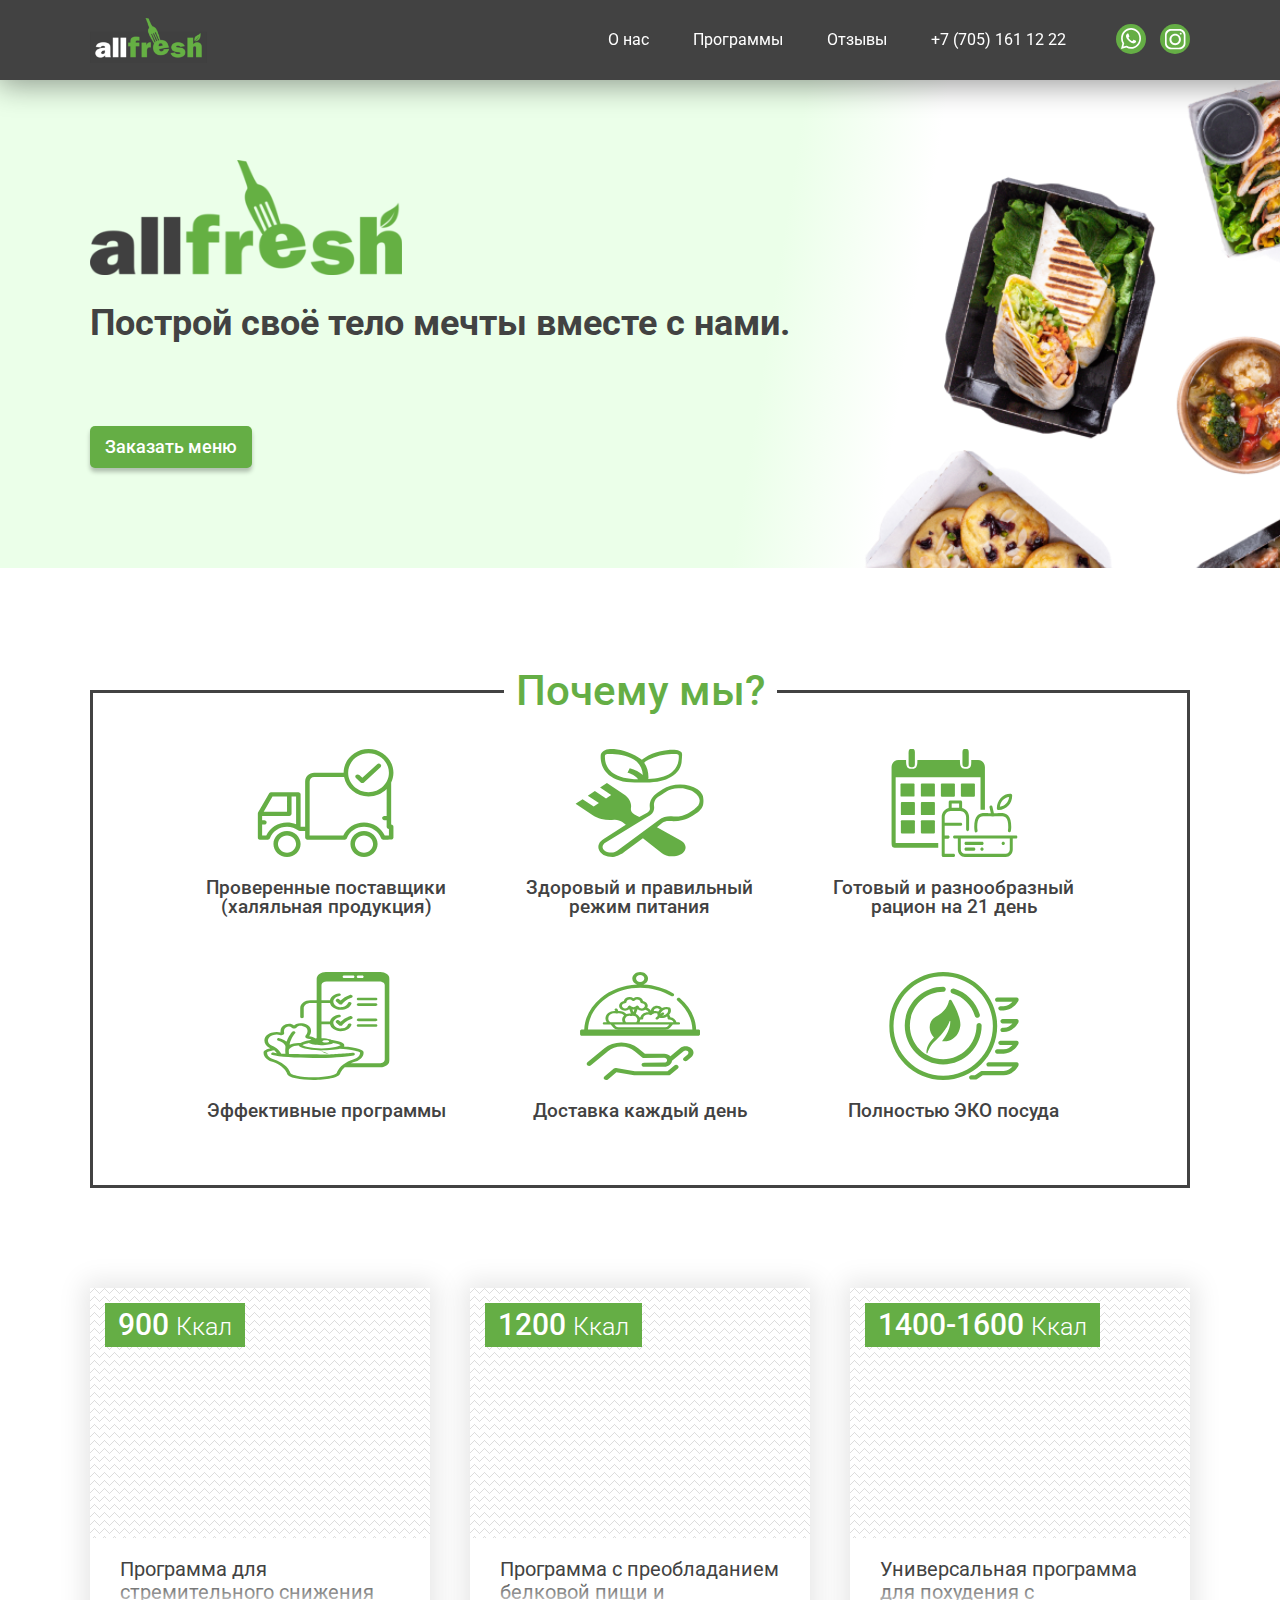
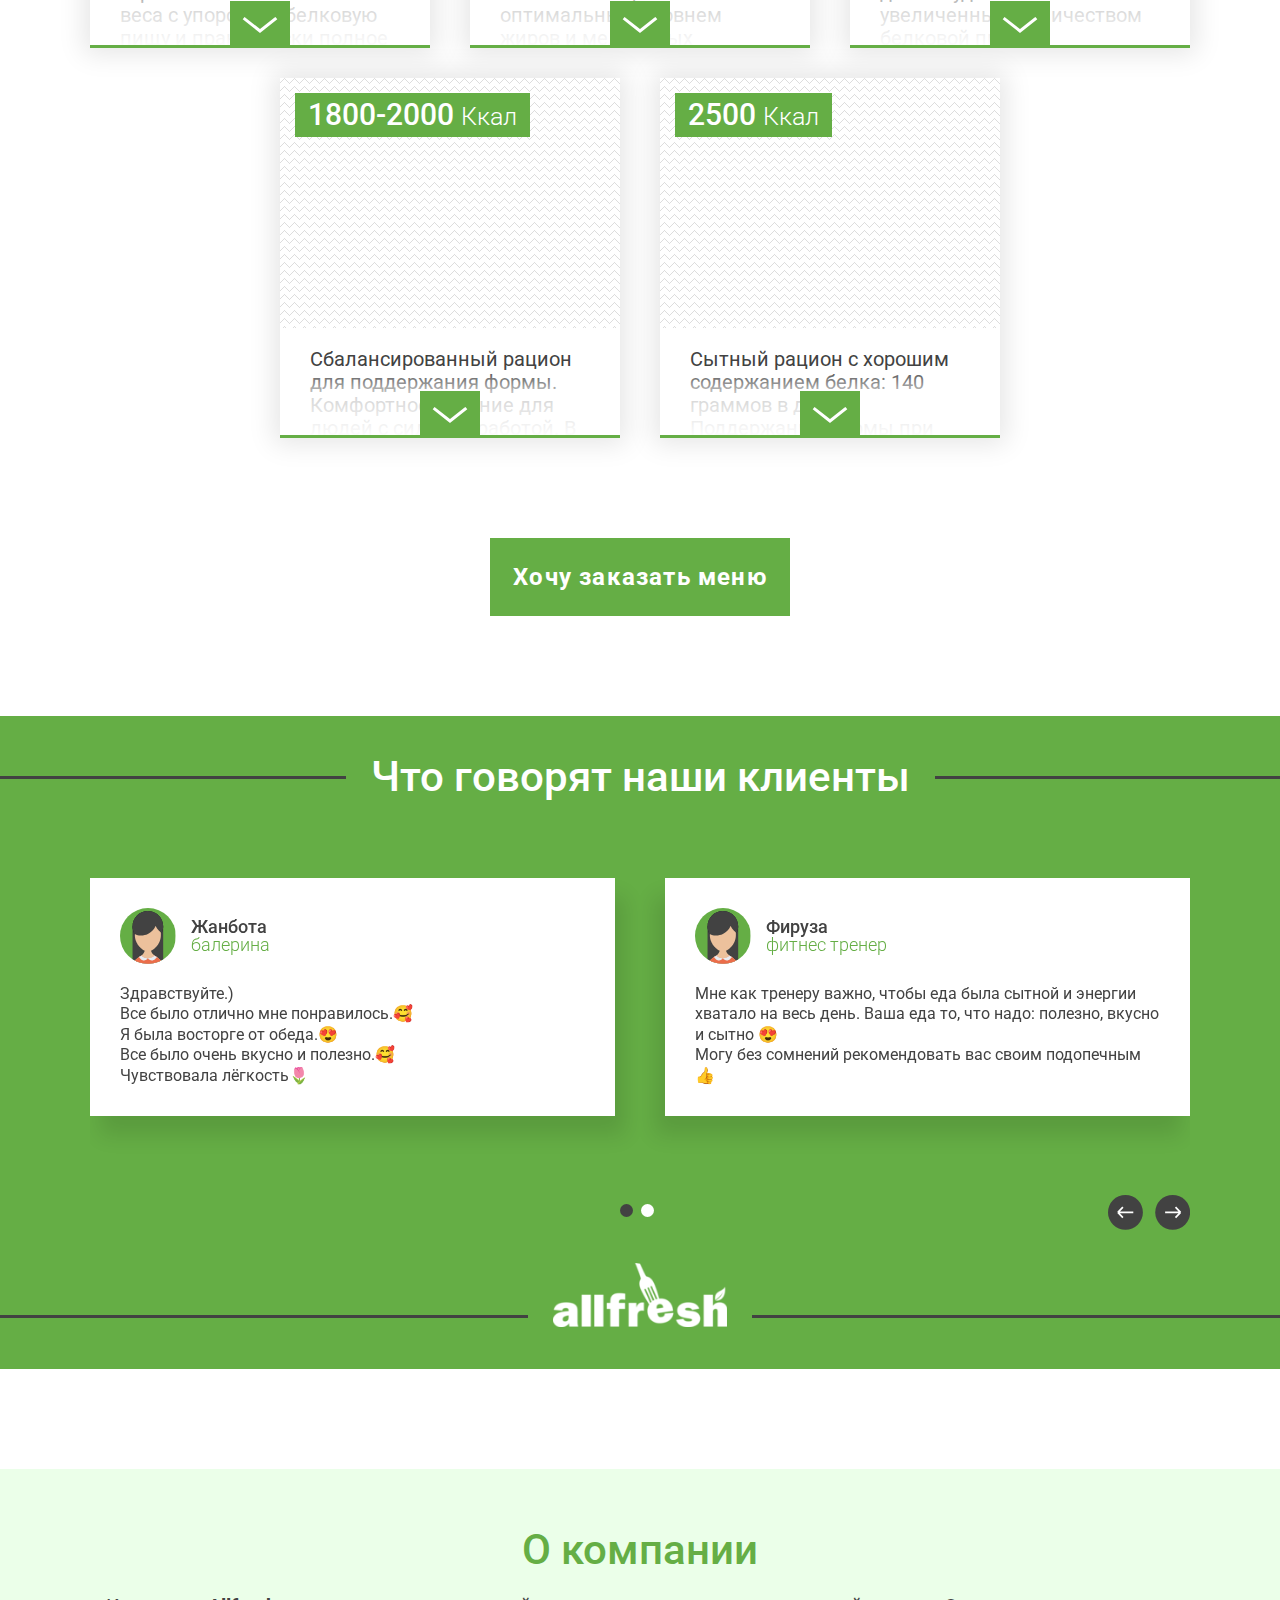
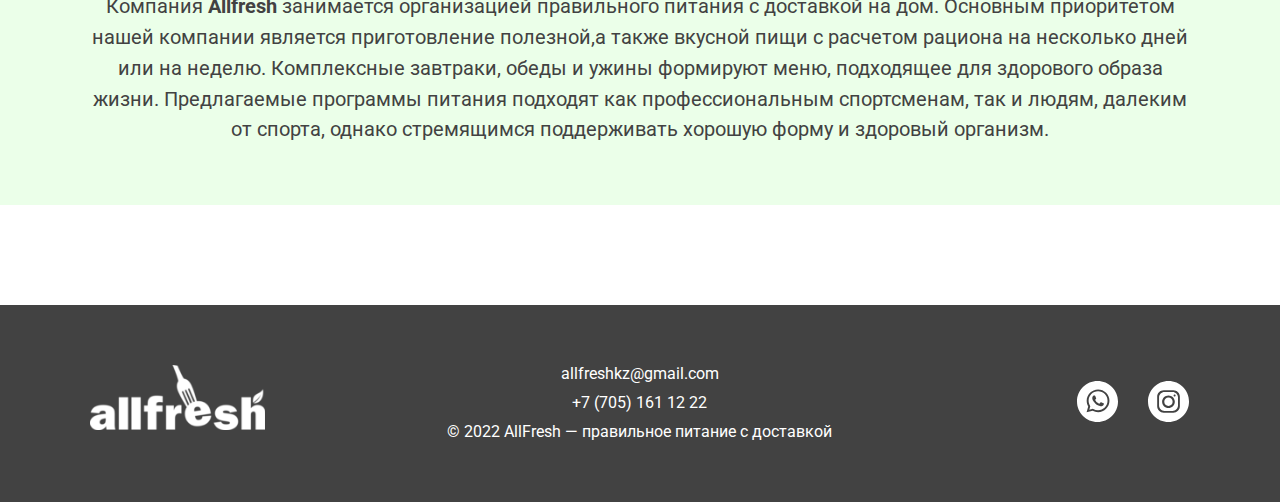
==== commit dfa707fd: "fixed some elements" ====
--- a/index.html
+++ b/index.html
@@ -7,44 +7,26 @@
     <title>AllFresh</title>
 
     <link rel="shortcut icon" href="img/LogoEmblem.ico">
-    <!-- FONT -->
-    <link rel="preconnect" href="https://fonts.googleapis.com">
-    <link rel="preconnect" href="https://fonts.gstatic.com" crossorigin>
-    <link href="https://fonts.googleapis.com/css2?family=Roboto:ital,wght@0,100;0,300;0,400;0,500;0,700;0,900;1,100;1,300;1,400;1,500;1,700;1,900&display=swap" rel="stylesheet">
-    
+
     <!-- CSS -->
-    <link rel="stylesheet" href="css/start-style.css">
-    <link rel="stylesheet" href="css/header.css">
-    <link rel="stylesheet" href="css/banner.css">
-    <link rel="stylesheet" href="css/why_us.css">
-    <link rel="stylesheet" href="css/calorie.css">
-    <link rel="stylesheet" href="css/about.css">
-
-    <link rel="stylesheet" href="css/menu.css">
-    <link rel="stylesheet" href="css/intlTelInput.css">
-    <link rel="stylesheet" href="css//popup.css">
-    <link rel="stylesheet" href="css/slider.css">
-    <link rel="stylesheet" href="css/review.css">
-    <link rel="stylesheet" href="css/video_block.css">
-    <link rel="stylesheet" href="css/footer.css">
-    
-
+    <link rel="stylesheet" href="css/style.css">
+    <!-- slider -->
     <script src="js/lib/slider.js"></script>
-
 
 </head>
 <body>
     <header class="header">
         <div class="wrapper">
             <div class="headder_container">
-                <a href="index.html">
-                    <img  src="img/Logo.png" class="header_logo" alt="AllFresh logo">
+                <a href="index.html" class="header_logo">
+                    <img  src="img/Logo.png" width="117" height="45" alt="AllFresh logo">
                 </a>
 
                 <div class="header_links">
                     <ul class="link_item">
                         <li><a href="#about" class="link_items">O нас</a></li>
                         <li><a href="#calorie" class="link_items">Программы</a></li>
+                        <li><a href="#reviews" class="link_items">Отзывы</a></li>
                         <li><a href="tel:+77051611222" class="link_items">+7 (705) 161 12 22</a></li>
                     </ul>
 
@@ -60,13 +42,6 @@
                             <svg width="30" height="30" viewBox="0 0 30 30" fill="none" xmlns="http://www.w3.org/2000/svg">
                                 <circle cx="15" cy="15" r="15" fill="#65AE45"/>
                                 <path fill-rule="evenodd" clip-rule="evenodd" d="M10.904 5H19.5603C22.8119 5 25.4643 7.63017 25.4643 10.8263V19.4604C25.4643 22.6677 22.8119 25.2867 19.5603 25.2867H10.904C7.65237 25.2867 5 22.6677 5 19.4604V10.8263C5 7.61908 7.66347 5 10.904 5ZM15.1767 9.67217C18.3395 9.67217 20.9031 12.2358 20.9031 15.3986C20.9031 18.5615 18.3395 21.1251 15.1767 21.1251C12.0138 21.1251 9.45021 18.5615 9.45021 15.3986C9.45021 12.2358 12.0138 9.67217 15.1767 9.67217ZM15.1767 11.6032C17.263 11.6032 18.961 13.3011 18.961 15.3875C18.961 17.4739 17.263 19.1719 15.1767 19.1719C13.0792 19.1719 11.3923 17.4739 11.3923 15.3875C11.3923 13.3011 13.0903 11.6032 15.1767 11.6032ZM20.7145 8.87313C21.225 8.87313 21.6467 9.28374 21.6467 9.80534C21.6467 10.3158 21.2361 10.7376 20.7145 10.7376C20.204 10.7376 19.7822 10.3269 19.7822 9.80534C19.7822 9.29484 20.1929 8.87313 20.7145 8.87313ZM11.6143 6.65357H18.85C21.569 6.65357 23.7885 8.86203 23.7885 11.5699V18.85C23.7885 21.5579 21.569 23.7663 18.85 23.7663H11.6143C8.89532 23.7663 6.67577 21.5579 6.67577 18.85V11.5699C6.67577 8.86203 8.89532 6.65357 11.6143 6.65357Z" fill="white"/>
-                            </svg>
-                        </a>
-
-                        <a href="https://www.youtube.com/" target="_blank" class="social_element">
-                            <svg width="30" height="30" viewBox="0 0 30 30" fill="none" xmlns="http://www.w3.org/2000/svg">
-                                <circle cx="15" cy="15" r="15" fill="#65AE45"/>
-                                <path fill-rule="evenodd" clip-rule="evenodd" d="M24.7856 10.2355C24.7856 10.2355 24.5927 8.76067 23.9925 8.12043C23.2315 7.27439 22.3741 7.26296 21.9882 7.21723C19.1908 7 15 7 15 7H14.9893C14.9893 7 10.7878 7 8.00107 7.21723C7.61522 7.26296 6.75777 7.27439 5.99678 8.12043C5.39657 8.76067 5.20364 10.2355 5.20364 10.2355C5.20364 10.2355 5 11.9619 5 13.6883V15.3003C5 17.0267 5.20364 18.753 5.20364 18.753C5.20364 18.753 5.39657 20.2279 5.99678 20.8681C6.75777 21.7142 7.75456 21.6913 8.20472 21.7828C9.80171 21.9428 15 22 15 22C15 22 19.2015 21.9886 21.9989 21.7828C22.3848 21.737 23.2422 21.7256 24.0032 20.8796C24.6034 20.2393 24.7964 18.7645 24.7964 18.7645C24.7964 18.7645 25 17.0381 25 15.3117V13.6997C25 11.9733 24.7964 10.247 24.7964 10.247L24.7856 10.2355ZM12.9207 17.2668V11.2759L18.3226 14.2828L12.9207 17.2668Z" fill="white"/>
                             </svg>
                         </a>
                     </div>
@@ -85,7 +60,8 @@
                         <div class="burger_links">
                             <a href="#about" class="navbar_item" onclick="openMenu()">O нас</a>
                             <a href="#calorie" class="navbar_item" onclick="openMenu()">Программы</a>
-                            <a href="tel:+71234567890" class="navbar_item">+7 (123) 456 78 90</a>
+                            <a href="#reviews" class="navbar_item" onclick="openMenu()">Отзывы</a>
+                            <a href="tel:+71234567890" class="navbar_item">+7 (705) 161 12 22</a>
                         </div>
 
                         <div class="header_social">
@@ -103,12 +79,6 @@
                                 </svg>
                             </a>
     
-                            <a href="https://www.youtube.com/" target="_blank" class="social_element">
-                                <svg width="30" height="30" viewBox="0 0 30 30" fill="none" xmlns="http://www.w3.org/2000/svg">
-                                    <circle cx="15" cy="15" r="15" fill="#65AE45"/>
-                                    <path fill-rule="evenodd" clip-rule="evenodd" d="M24.7856 10.2355C24.7856 10.2355 24.5927 8.76067 23.9925 8.12043C23.2315 7.27439 22.3741 7.26296 21.9882 7.21723C19.1908 7 15 7 15 7H14.9893C14.9893 7 10.7878 7 8.00107 7.21723C7.61522 7.26296 6.75777 7.27439 5.99678 8.12043C5.39657 8.76067 5.20364 10.2355 5.20364 10.2355C5.20364 10.2355 5 11.9619 5 13.6883V15.3003C5 17.0267 5.20364 18.753 5.20364 18.753C5.20364 18.753 5.39657 20.2279 5.99678 20.8681C6.75777 21.7142 7.75456 21.6913 8.20472 21.7828C9.80171 21.9428 15 22 15 22C15 22 19.2015 21.9886 21.9989 21.7828C22.3848 21.737 23.2422 21.7256 24.0032 20.8796C24.6034 20.2393 24.7964 18.7645 24.7964 18.7645C24.7964 18.7645 25 17.0381 25 15.3117V13.6997C25 11.9733 24.7964 10.247 24.7964 10.247L24.7856 10.2355ZM12.9207 17.2668V11.2759L18.3226 14.2828L12.9207 17.2668Z" fill="white"/>
-                                </svg>
-                            </a>
                         </div>
                     </div>
                 </div>
@@ -119,7 +89,9 @@
     <section class="banner">
         <div class="wrapper">
             <div class="banner_container">
-                <img src="img/Logo2.png" alt="logo" class="banner__logo">
+                <div class="banner__logo">
+                    <img src="img/Logo2.png" width="312" height="115" alt="logo">
+                </div>
                 <h1 class="banner_title">Построй своё тело мечты вместе с нами.</h1>
                 <div class="banner_btn" onclick="popupMenu()">Заказать меню</div>
             </div>
@@ -129,7 +101,7 @@
     <section class="whyUs" >
         <div class="wrapper">
             <div class="whyUs_container">
-                <p class="section_name whyUs_title">Почему мы?</p>
+                <h2 class="section_name whyUs_title">Почему мы?</h2>
 
                 <div class="whyUs_items">
                     <div class="whyUs_item">
@@ -190,34 +162,100 @@
                         </svg>
                         <h2  class="whyUs_item_title">Доставка каждый день</h2>
                     </div>
+
+                    <div class="whyUs_item">
+                        <svg width="108" height="90" viewBox="0 0 108 90" class="whyUs_item_icon" fill="none" xmlns="http://www.w3.org/2000/svg">
+                            <path d="M90.0003 24.8403H102.715C101.18 26.5394 98.7214 28.4404 95.4001 28.4404H92.7001C91.7047 28.4404 90.9002 29.2468 90.9002 30.2403C90.9002 31.2338 91.7047 32.0403 92.7001 32.0403H95.4001C103.617 32.0403 107.644 24.1797 107.811 23.8449C108.09 23.287 108.06 22.6244 107.732 22.0935C107.403 21.5642 106.825 21.2402 106.2 21.2402H90.0001C89.0047 21.2402 88.2002 22.0467 88.2002 23.0402C88.2002 24.0339 89.0049 24.8403 90.0003 24.8403Z" fill="#65AE45"/>
+                            <path d="M74.9049 42.4801C73.7236 42.4801 72.7689 43.4478 72.7689 44.64C72.7689 60.1231 60.3118 72.7202 45.0008 72.7202C29.6898 72.7202 17.2323 60.1233 17.2323 44.6403C17.2323 29.1573 29.6895 16.5601 45.0005 16.5601C46.1817 16.5601 47.1364 15.5924 47.1364 14.4002C47.1364 13.2079 46.1817 12.2402 45.0005 12.2402C27.3335 12.2402 12.9602 26.7751 12.9602 44.6405C12.9602 62.506 27.3335 77.0409 45.0005 77.0409C62.6675 77.0409 77.0408 62.506 77.0408 44.6405C77.0408 43.4478 76.0861 42.4801 74.9049 42.4801Z" fill="#65AE45"/>
+                            <path d="M52.6531 17.8797C61.7028 20.5699 68.7096 27.5794 71.404 36.6256C71.6806 37.5558 72.5316 38.1604 73.4575 38.1604C73.6589 38.1604 73.8646 38.1305 74.0684 38.0705C75.2022 37.7319 75.8495 36.5379 75.5109 35.4039C72.405 24.9624 64.3156 16.8767 53.8751 13.7708C52.7412 13.4299 51.5473 14.0815 51.2108 15.2134C50.8717 16.3471 51.519 17.5411 52.6531 17.8797Z" fill="#65AE45"/>
+                            <path d="M106.2 75.2402H82.8001C81.8047 75.2402 81.0002 76.0467 81.0002 77.0402C81.0002 78.0337 81.8047 78.8401 82.8001 78.8401H102.715C101.18 80.5392 98.7213 82.4402 95.4001 82.4402H77.4001C77.0455 82.4402 76.6962 82.5463 76.4011 82.7427L71.4546 86.0402H68.4C67.4046 86.0402 66.6001 86.8467 66.6001 87.8402C66.6001 88.8337 67.4046 89.6401 68.4 89.6401H72.0001C72.3547 89.6401 72.7038 89.534 72.9991 89.3376L77.9456 86.04H95.4003C103.617 86.04 107.644 78.1794 107.811 77.8447C108.09 77.2868 108.06 76.6242 107.732 76.0933C107.403 75.5642 106.825 75.2402 106.2 75.2402Z" fill="#65AE45"/>
+                            <path d="M106.2 39.2402H94.5001C93.5047 39.2402 92.7002 40.0467 92.7002 41.0402C92.7002 42.0337 93.5047 42.8401 94.5001 42.8401H102.715C101.18 44.5392 98.7212 46.4402 95.4 46.4402H94.5001C93.5047 46.4402 92.7002 47.2466 92.7002 48.2401C92.7002 49.2336 93.5047 50.04 94.5001 50.04H95.4002C103.617 50.04 107.644 42.1794 107.811 41.8447C108.09 41.2868 108.06 40.6242 107.732 40.0933C107.403 39.5642 106.825 39.2402 106.2 39.2402Z" fill="#65AE45"/>
+                            <path d="M106.2 57.2402H92.7003C91.7049 57.2402 90.9004 58.0467 90.9004 59.0402C90.9004 60.0337 91.7049 60.8401 92.7003 60.8401H102.715C101.18 62.5392 98.7214 64.4402 95.4001 64.4402H90.0001C89.0047 64.4402 88.2002 65.2466 88.2002 66.2401C88.2002 67.2336 89.0047 68.04 90.0001 68.04H95.4001C103.617 68.04 107.644 60.1794 107.811 59.8447C108.09 59.2868 108.06 58.6242 107.732 58.0933C107.403 57.5642 106.825 57.2402 106.2 57.2402Z" fill="#65AE45"/>
+                            <path d="M90.0002 45C90.0002 20.187 69.8133 0 45.0002 0C20.1872 0 0 20.187 0 45C0 69.813 20.187 90 45 90C69.8131 90 90.0002 69.813 90.0002 45ZM45 86.3999C22.1706 86.3999 3.59987 67.8275 3.59987 44.9998C3.59987 22.1721 22.1706 3.59987 45 3.59987C67.8294 3.59987 86.4002 22.1723 86.4002 45C86.4002 67.8277 67.8296 86.3999 45 86.3999Z" fill="#65AE45"/>
+                            <path d="M44.0562 57.6349C46.0016 57.8724 47.8889 57.7348 49.6312 57.223C54.5425 55.7802 58.3321 51.5016 59.2294 45.1886C60.1047 39.0386 55.0397 29.094 51.9667 23.7496C51.7102 23.3036 51.2018 23.0656 50.6952 23.1546C50.1884 23.2433 49.7908 23.6398 49.7017 24.1467C49.067 27.7538 46.6299 33.1095 38.4451 37.4803C32.0201 41.491 32.6484 50.085 37.3292 54.6163C37.2684 54.6678 37.2078 54.704 37.1465 54.7611C31.8061 59.8234 30.9689 64.5893 31.0701 67.3959C31.078 67.6166 31.2463 67.7984 31.4657 67.8231C31.6852 67.8478 31.8895 67.7083 31.9469 67.495C32.645 64.8877 34.4164 60.6396 38.888 56.7888C41.2763 54.7322 48.0734 47.7028 50.3316 41.0242C50.3837 40.8701 50.5399 40.7765 50.7005 40.8036C50.8607 40.8305 50.9778 40.9701 50.9768 41.1327C50.9157 49.2579 45.0096 56.5611 44.0562 57.6349Z" fill="#65AE45"/>
+                        </svg>
+                        <h2  class="whyUs_item_title">Полностью ЭКО посуда</h2>
+                    </div>
                 </div>
             </div>
         </div>
     </section>
 
 
-    <a name="calorie" class="anchor">
+    <a id="calorie" class="anchor">
         <p style="padding-top: 20px; margin-top: -20px;"></p>
     </a>
     <section class="calorie">
         <div class="wrapper">
             <div class="calorie_container">
-                <p class="section_name">Программы</p>
-                <div class="calorie_cards col-3">
-                    <div class="calorie_cards_col">
+                <div class="calorie_cards">
+                    <div class="card_container">
                         <div class="calorie_card card_1" onclick="openFull('card_1')">
 
                             <div class="calorie_card_top">
                                 <p class="calorie_value">900 <span class="calorie_value_L">Ккал</span></p>
-                                <img src="img/menu_1.JPG" alt="menu" class="calorie_card_img">
+                                <img src="[data-uri]" data-src="img/menu_1.jpg" alt="menu" class="calorie_card_img lazy">
                             </div>
     
                             <div class="calorie_card_content">
                                 <p class="calorie_text">Программа для стремительного снижения веса с упором на белковую пищу и практически полное исключение простых углеводов. За 1 месяц ты сможешь похудеть до 8 кг. Рацион состоит из 5 блюд в день. Первый день примерного меню</p>
                                 <div class="calorie_card_line"></div>
-                                <p class="calorie_price">1 день - <span>6.000</span> тг</p>
-                                <p class="calorie_price">7 дней - <span>38.500</span> тг</p>
-                                <p class="calorie_price">21 день - <span>105.000</span> тг</p>
+                                <div class="calorie_price">
+                                    <p>1 день</p>
+                                    <div class="calorie_price_line"></div>
+    
+                                    <div class="price">
+                                        <p class="price_day"><span>5.500</span> тг</p>
+                                    </div>
+                                </div>
+
+                                <div class="calorie_card_line_1"></div>
+
+                                <div class="calorie_price">
+                                    <p>7 дней</p>
+                                    <div class="calorie_price_line"></div>
+    
+                                    <div class="price">
+                                        <p class="price_day"><span>5.000</span> тг/день</p>
+                                        <p class="accent_price"><span>35.000</span> тг</p>
+                                    </div>
+                                </div>
+
+                                <div class="calorie_card_line_1"></div>
+
+                                <div class="calorie_price">
+                                    <p>14 дней</p>
+                                    <div class="calorie_price_line"></div>
+    
+                                    <div class="price">
+                                        <p class="price_day"><span>4.900</span> тг/день</p>
+                                        <p class="accent_price"><span>68.600</span> тг</p>
+                                    </div>
+                                </div>
+
+                                <div class="calorie_card_line_1"></div>
+
+                                <div class="calorie_price">
+                                    <p>21 день</p>
+                                    <div class="calorie_price_line"></div>
+    
+                                    <div class="price">
+                                        <p class="price_day"><span>4.800</span> тг/день</p>
+                                        <p class="accent_price"><span>100.800</span> тг</p>
+                                    </div>
+                                </div>
+
+                                <div class="calorie_card_line_1"></div>
+
+                                <div class="calorie_price">
+                                    <p>28 дней</p>
+                                    <div class="calorie_price_line"></div>
+    
+                                    <div class="price">
+                                        <p class="price_day"><span>4.600</span> тг/день</p>
+                                        <p class="accent_price"><span>128.800</span> тг</p>
+                                    </div>
+                                </div>
                             </div>
                             
                             <div class="calorie_card_bottom">
@@ -229,20 +267,75 @@
                                 <div class="calorie_card_bottom_line"></div>
                             </div>
                         </div>
-    
+                    </div>
+                    
+                    <div class="card_container">
                         <div class="calorie_card card_2" onclick="openFull('card_2')">
 
                             <div class="calorie_card_top">
                                 <p class="calorie_value">1200 <span class="calorie_value_L">Ккал</span></p>
-                                <img src="img/menu_2.JPG" alt="menu" class="calorie_card_img">
+                                <img src="[data-uri]" data-src="img/menu_2.jpg" alt="menu" class="calorie_card_img lazy">
                             </div>
     
                             <div class="calorie_card_content">
                                 <p class="calorie_text">Программа с преобладанием белковой пищи и оптимальным уровнем жиров и медленных углеводов (преимущественно для девушек). Ты сможешь похудеть до 5 кг за 30 дней. В рационе предусмотрено 5 приемов пищи.</p>
                                 <div class="calorie_card_line"></div>
-                                <p class="calorie_price">1 день - <span>6.500</span> тг</p>
-                                <p class="calorie_price">7 дней - <span>42.500</span> тг</p>
-                                <p class="calorie_price">21 день - <span>115.000</span> тг</p>
+                                <div class="calorie_price">
+                                    <p>1 день</p>
+                                    <div class="calorie_price_line"></div>
+    
+                                    <div class="price">
+                                        <p class="price_day"><span>6.000</span> тг</p>
+                                    </div>
+                                </div>
+
+                                <div class="calorie_card_line_1"></div>
+
+                                <div class="calorie_price">
+                                    <p>7 дней</p>
+                                    <div class="calorie_price_line"></div>
+    
+                                    <div class="price">
+                                        <p class="price_day"><span>5.500</span> тг/день</p>
+                                        <p class="accent_price"><span>38.500</span> тг</p>
+                                    </div>
+                                </div>
+
+                                <div class="calorie_card_line_1"></div>
+
+                                <div class="calorie_price">
+                                    <p>14 дней</p>
+                                    <div class="calorie_price_line"></div>
+    
+                                    <div class="price">
+                                        <p class="price_day"><span>5.300</span> тг/день</p>
+                                        <p class="accent_price"><span>74.200</span> тг</p>
+                                    </div>
+                                </div>
+
+                                <div class="calorie_card_line_1"></div>
+
+                                <div class="calorie_price">
+                                    <p>21 день</p>
+                                    <div class="calorie_price_line"></div>
+    
+                                    <div class="price">
+                                        <p class="price_day"><span>5.100</span> тг/день</p>
+                                        <p class="accent_price"><span>107.100</span> тг</p>
+                                    </div>
+                                </div>
+
+                                <div class="calorie_card_line_1"></div>
+
+                                <div class="calorie_price">
+                                    <p>28 дней</p>
+                                    <div class="calorie_price_line"></div>
+    
+                                    <div class="price">
+                                        <p class="price_day"><span>4.900</span> тг/день</p>
+                                        <p class="accent_price"><span>137.200</span> тг</p>
+                                    </div>
+                                </div>
                             </div>
                             
                             <div class="calorie_card_bottom">
@@ -255,287 +348,369 @@
                             </div>
                         </div>
                     </div>
-
-                    <div class="calorie_cards_col">
+                    
+                    <div class="card_container">
                         <div class="calorie_card card_3" onclick="openFull('card_3')">
 
-                            <div class="calorie_card_top">
-                                <p class="calorie_value">1500 <span class="calorie_value_L">Ккал</span></p>
-                                <img src="img/menu_3.JPG" alt="menu" class="calorie_card_img">
-                            </div>
-    
-                            <div class="calorie_card_content">
-                                <p class="calorie_text">Универсальная программа для похудения с увеличенным количеством белковой пищи и поддержанием оптимального уровня жиров и углеводов. Девушки смогут сбросить до 5 кг, а мужчина — до 7 кг в месяц. В рационе — 5 приемов пищи.</p>
-                                <div class="calorie_card_line"></div>
-                                <p class="calorie_price">1 день - <span>7.000</span> тг</p>
-                                <p class="calorie_price">7 дней - <span>45.500</span> тг</p>
-                                <p class="calorie_price">21 день - <span>126.000</span> тг</p>
-                            </div>
-                            
-                            <div class="calorie_card_bottom">
-                                <div class="full_btn" >
-                                    <svg width="36" height="17" viewBox="0 0 36 17" fill="none" xmlns="http://www.w3.org/2000/svg">
-                                        <path d="M33.1968 14L18 2L2.80329 14" stroke="white" stroke-width="3" stroke-linecap="square"/>
-                                    </svg>
-                                </div>
-                                <div class="calorie_card_bottom_line"></div>
+                        <div class="calorie_card_top">
+                            <p class="calorie_value">1400-1600 <span class="calorie_value_L">Ккал</span></p>
+                            <img src="[data-uri]" data-src="img/menu_3.jpg" alt="menu" class="calorie_card_img lazy">
+                        </div>
+
+                        <div class="calorie_card_content">
+                            <p class="calorie_text">Универсальная программа для похудения с увеличенным количеством белковой пищи и поддержанием оптимального уровня жиров и углеводов. Девушки смогут сбросить до 5 кг, а мужчина — до 7 кг в месяц. В рационе — 5 приемов пищи.</p>
+                            <div class="calorie_card_line"></div>
+                            <div class="calorie_price">
+                                <p>1 день</p>
+                                <div class="calorie_price_line"></div>
+
+                                <div class="price">
+                                    <p class="price_day"><span>6.200</span> тг</p>
+                                </div>
+                            </div>
+
+                            <div class="calorie_card_line_1"></div>
+
+                            <div class="calorie_price">
+                                <p>7 дней</p>
+                                <div class="calorie_price_line"></div>
+
+                                <div class="price">
+                                    <p class="price_day"><span>5.700</span> тг/день</p>
+                                    <p class="accent_price"><span>39.900</span> тг</p>
+                                </div>
+                            </div>
+
+                            <div class="calorie_card_line_1"></div>
+
+                            <div class="calorie_price">
+                                <p>14 дней</p>
+                                <div class="calorie_price_line"></div>
+
+                                <div class="price">
+                                    <p class="price_day"><span>5.400</span> тг/день</p>
+                                    <p class="accent_price"><span>75.600</span> тг</p>
+                                </div>
+                            </div>
+                            
+                            <div class="calorie_card_line_1"></div>
+
+                            <div class="calorie_price">
+                                <p>21 день</p>
+                                <div class="calorie_price_line"></div>
+
+                                <div class="price">
+                                    <p class="price_day"><span>5.200</span> тг/день</p>
+                                    <p class="accent_price"><span>109.200</span> тг</p>
+                                </div>
+                            </div>
+                            
+                            <div class="calorie_card_line_1"></div>
+
+                            <div class="calorie_price">
+                                <p>28 дней</p>
+                                <div class="calorie_price_line"></div>
+
+                                <div class="price">
+                                    <p class="price_day"><span>5.000</span> тг/день</p>
+                                    <p class="accent_price"><span>140.000</span> тг</p>
+                                </div>
                             </div>
                         </div>
                         
+                        <div class="calorie_card_bottom">
+                            <div class="full_btn">
+                                <svg width="36" height="17" viewBox="0 0 36 17" fill="none" xmlns="http://www.w3.org/2000/svg">
+                                    <path d="M33.1968 14L18 2L2.80329 14" stroke="white" stroke-width="3" stroke-linecap="square"/>
+                                </svg>
+                            </div>
+                            <div class="calorie_card_bottom_line"></div>
+                        </div>
+                        </div>
+                    </div>
+                    
+                    <div class="card_container">
                         <div class="calorie_card card_4" onclick="openFull('card_4')">
-    
-                            <div class="calorie_card_top">
-                                <p class="calorie_value">1800 <span class="calorie_value_L">Ккал</span></p>
-                                <img src="img/menu_4.JPG" alt="menu" class="calorie_card_img">
-                            </div>
-    
-                            <div class="calorie_card_content">
-                                <p class="calorie_text">Равное соотношение белков и углеводов и оптимальное количество жиров помогает поддерживать вес, улучшить состояние здоровья и нормализовать обмен веществ. Рацион рассчитан на 5 приемов пищи в день.</p>
-                                <div class="calorie_card_line"></div>
-                                <p class="calorie_price">1 день - <span>7.500</span> тг</p>
-                                <p class="calorie_price">7 дней - <span>49.000</span> тг</p>
-                                <p class="calorie_price">21 день - <span>136.500</span> тг</p>
-                            </div>
-                            
-                            <div class="calorie_card_bottom">
-                                <div class="full_btn">
-                                    <svg width="36" height="17" viewBox="0 0 36 17" fill="none" xmlns="http://www.w3.org/2000/svg">
-                                        <path d="M33.1968 14L18 2L2.80329 14" stroke="white" stroke-width="3" stroke-linecap="square"/>
-                                    </svg>
-                                </div>
-                                <div class="calorie_card_bottom_line"></div>
-                            </div>
-                        </div>
-                    </div>
-
-                    <div class="calorie_cards_col">
+
+                        <div class="calorie_card_top">
+                            <p class="calorie_value">1800-2000 <span class="calorie_value_L">Ккал</span></p>
+                            <img src="[data-uri]" data-src="img/menu_5.jpg" alt="menu" class="calorie_card_img lazy">
+                        </div>
+
+                        <div class="calorie_card_content">
+                            <p class="calorie_text">Сбалансированный рацион для поддержания формы. Комфортное питание для людей с сидячей работой. В рационе 5 приемов пищи на день.</p>
+                            <div class="calorie_card_line"></div>
+                            <div class="calorie_price">
+                                <p>1 день</p>
+                                <div class="calorie_price_line"></div>
+
+                                <div class="price">
+                                    <p class="price_day"><span>6.500</span> тг</p>
+                                </div>
+                            </div>
+
+                            <div class="calorie_card_line_1"></div>
+
+                            <div class="calorie_price">
+                                <p>7 дней</p>
+                                <div class="calorie_price_line"></div>
+
+                                <div class="price">
+                                    <p class="price_day"><span>6.000</span> тг/день</p>
+                                    <p class="accent_price"><span>42.000</span> тг</p>
+                                </div>
+                            </div>
+                            
+                            <div class="calorie_card_line_1"></div>
+
+                            <div class="calorie_price">
+                                <p>14 дней</p>
+                                <div class="calorie_price_line"></div>
+
+                                <div class="price">
+                                    <p class="price_day"><span>5.800</span> тг/день</p>
+                                    <p class="accent_price"><span>81.200</span> тг</p>
+                                </div>
+                            </div>
+                            
+                            <div class="calorie_card_line_1"></div>
+                            
+                            <div class="calorie_price">
+                                <p>21 день</p>
+                                <div class="calorie_price_line"></div>
+
+                                <div class="price">
+                                    <p class="price_day"><span>5.500</span> тг/день</p>
+                                    <p class="accent_price"><span>115.500</span> тг</p>
+                                </div>
+                            </div>
+                            
+                            <div class="calorie_card_line_1"></div>
+
+                            <div class="calorie_price">
+                                <p>28 дней</p>
+                                <div class="calorie_price_line"></div>
+
+                                <div class="price">
+                                    <p class="price_day"><span>5.300</span> тг/день</p>
+                                    <p class="accent_price"><span>148.400</span> тг</p>
+                                </div>
+                            </div>
+                        </div>
+                        
+                        <div class="calorie_card_bottom">
+                            <div class="full_btn">
+                                <svg width="36" height="17" viewBox="0 0 36 17" fill="none" xmlns="http://www.w3.org/2000/svg">
+                                    <path d="M33.1968 14L18 2L2.80329 14" stroke="white" stroke-width="3" stroke-linecap="square"/>
+                                </svg>
+                            </div>
+                            <div class="calorie_card_bottom_line"></div>
+                        </div>
+                        </div>
+                    </div>
+                    
+                    <div class="card_container">
                         <div class="calorie_card card_5" onclick="openFull('card_5')">
-    
-                            <div class="calorie_card_top">
-                                <p class="calorie_value">2000 <span class="calorie_value_L">Ккал</span></p>
-                                <img src="img/menu_5.JPG" alt="menu" class="calorie_card_img">
-                            </div>
-    
-                            <div class="calorie_card_content">
-                                <p class="calorie_text">Сбалансированный рацион для поддержания формы. Комфортное питание для людей с сидячей работой. В рационе 5 приемов пищи на день.</p>
-                                <div class="calorie_card_line"></div>
-                                <p class="calorie_price">1 день - <span>8.000</span> тг</p>
-                                <p class="calorie_price">7 дней - <span>52.500</span> тг</p>
-                                <p class="calorie_price">21 день - <span>147.000</span> тг</p>
-                            </div>
-                            
-                            <div class="calorie_card_bottom">
-                                <div class="full_btn">
-                                    <svg width="36" height="17" viewBox="0 0 36 17" fill="none" xmlns="http://www.w3.org/2000/svg">
-                                        <path d="M33.1968 14L18 2L2.80329 14" stroke="white" stroke-width="3" stroke-linecap="square"/>
-                                    </svg>
-                                </div>
-                                <div class="calorie_card_bottom_line"></div>
+
+                        <div class="calorie_card_top">
+                            <p class="calorie_value">2500 <span class="calorie_value_L">Ккал</span></p>
+                            <img src="[data-uri]" data-src="img/menu_6.jpg" alt="menu" class="calorie_card_img lazy">
+                        </div>
+
+                        <div class="calorie_card_content">
+                            <p class="calorie_text">Сытный рацион с хорошим содержанием белка: 140 граммов в день. Поддержание формы при физической активности. В рационе 5 приемов пищи на день.</p>
+                            <div class="calorie_card_line"></div>
+                            <div class="calorie_price">
+                                <p>1 день</p>
+                                <div class="calorie_price_line"></div>
+
+                                <div class="price">
+                                    <p class="price_day"><span>7.200</span> тг</p>
+                                </div>
+                            </div>
+
+                            <div class="calorie_card_line_1"></div>
+
+                            <div class="calorie_price">
+                                <p>7 дней</p>
+                                <div class="calorie_price_line"></div>
+
+                                <div class="price">
+                                    <p class="price_day"><span>6.700</span> тг/день</p>
+                                    <p class="accent_price"><span>46.900</span> тг</p>
+                                </div>
+                            </div>
+                            
+                            <div class="calorie_card_line_1"></div>
+                            
+                            <div class="calorie_price">
+                                <p>14 дней</p>
+                                <div class="calorie_price_line"></div>
+
+                                <div class="price">
+                                    <p class="price_day"><span>6.500</span> тг/день</p>
+                                    <p class="accent_price"><span>91.000</span> тг</p>
+                                </div>
+                            </div>
+                            
+                            <div class="calorie_card_line_1"></div>
+
+                            <div class="calorie_price">
+                                <p>21 день</p>
+                                <div class="calorie_price_line"></div>
+
+                                <div class="price">
+                                    <p class="price_day"><span>6.300</span> тг/день</p>
+                                    <p class="accent_price"><span>132.300</span> тг</p>
+                                </div>
+                            </div>
+                            
+                            <div class="calorie_card_line_1"></div>
+                            
+                            <div class="calorie_price">
+                                <p>28 дней</p>
+                                <div class="calorie_price_line"></div>
+
+                                <div class="price">
+                                    <p class="price_day"><span>6.100</span> тг/день</p>
+                                    <p class="accent_price"><span>170.800</span> тг</p>
+                                </div>
                             </div>
                         </div>
                         
-                        <div class="calorie_card card_6" onclick="openFull('card_6')">
-    
-                            <div class="calorie_card_top">
-                                <p class="calorie_value">2500 <span class="calorie_value_L">Ккал</span></p>
-                                <img src="img/menu_6.JPG" alt="menu" class="calorie_card_img">
-                            </div>
-    
-                            <div class="calorie_card_content">
-                                <p class="calorie_text">Сытный рацион с хорошим содержанием белка: 140 граммов в день. Поддержание формы при физической активности. В рационе 5 приемов пищи на день.</p>
-                                <div class="calorie_card_line"></div>
-                                <p class="calorie_price">1 день - <span>8.500</span> тг</p>
-                                <p class="calorie_price">7 дней - <span>56.000</span> тг</p>
-                                <p class="calorie_price">21 день - <span>157.500</span> тг</p>
-                            </div>
-                            
-                            <div class="calorie_card_bottom">
-                                <div class="full_btn">
-                                    <svg width="36" height="17" viewBox="0 0 36 17" fill="none" xmlns="http://www.w3.org/2000/svg">
-                                        <path d="M33.1968 14L18 2L2.80329 14" stroke="white" stroke-width="3" stroke-linecap="square"/>
-                                    </svg>
-                                </div>
-                                <div class="calorie_card_bottom_line"></div>
-                            </div>
-                        </div>
-                    </div>
-
+                        <div class="calorie_card_bottom">
+                            <div class="full_btn">
+                                <svg width="36" height="17" viewBox="0 0 36 17" fill="none" xmlns="http://www.w3.org/2000/svg">
+                                    <path d="M33.1968 14L18 2L2.80329 14" stroke="white" stroke-width="3" stroke-linecap="square"/>
+                                </svg>
+                            </div>
+                            <div class="calorie_card_bottom_line"></div>
+                        </div>
+                    </div>
+                    </div>
                     
                 </div>
-
-                <div class="calorie_cards col-2">
-                    <div class="calorie_cards_col">
-                        <div class="calorie_card card_1" onclick="openFull('card_1')">
-
-                            <div class="calorie_card_top">
-                                <p class="calorie_value">900 <span class="calorie_value_L">Ккал</span></p>
-                                <img src="img/menu_1.JPG" alt="menu" class="calorie_card_img">
-                            </div>
-    
-                            <div class="calorie_card_content">
-                                <p class="calorie_text">Программа для стремительного снижения веса с упором на белковую пищу и практически полное исключение простых углеводов. За 1 месяц ты сможешь похудеть до 8 кг. Рацион состоит из 5 блюд в день. Первый день примерного меню</p>
-                                <div class="calorie_card_line"></div>
-                                <p class="calorie_price">1 день - <span>6.000</span> тг</p>
-                                <p class="calorie_price">7 дней - <span>38.500</span> тг</p>
-                                <p class="calorie_price">21 день - <span>105.000</span> тг</p>
-                            </div>
-                            
-                            <div class="calorie_card_bottom">
-                                <div class="full_btn">
-                                    <svg width="36" height="17" viewBox="0 0 36 17" fill="none" xmlns="http://www.w3.org/2000/svg">
-                                        <path d="M33.1968 14L18 2L2.80329 14" stroke="white" stroke-width="3" stroke-linecap="square"/>
-                                    </svg>
-                                </div>
-                                <div class="calorie_card_bottom_line"></div>
-                            </div>
-                        </div>
-    
-                        <div class="calorie_card card_2" onclick="openFull('card_2')">
-
-                            <div class="calorie_card_top">
-                                <p class="calorie_value">1200 <span class="calorie_value_L">Ккал</span></p>
-                                <img src="img/menu_2.JPG" alt="menu" class="calorie_card_img">
-                            </div>
-    
-                            <div class="calorie_card_content">
-                                <p class="calorie_text">Программа с преобладанием белковой пищи и оптимальным уровнем жиров и медленных углеводов (преимущественно для девушек). Ты сможешь похудеть до 5 кг за 30 дней. В рационе предусмотрено 5 приемов пищи.</p>
-                                <div class="calorie_card_line"></div>
-                                <p class="calorie_price">1 день - <span>6.500</span> тг</p>
-                                <p class="calorie_price">7 дней - <span>42.500</span> тг</p>
-                                <p class="calorie_price">21 день - <span>115.000</span> тг</p>
-                            </div>
-                            
-                            <div class="calorie_card_bottom">
-                                <div class="full_btn">
-                                    <svg width="36" height="17" viewBox="0 0 36 17" fill="none" xmlns="http://www.w3.org/2000/svg">
-                                        <path d="M33.1968 14L18 2L2.80329 14" stroke="white" stroke-width="3" stroke-linecap="square"/>
-                                    </svg>
-                                </div>
-                                <div class="calorie_card_bottom_line"></div>
-                            </div>
-                        </div>
-
-                        <div class="calorie_card card_3" onclick="openFull('card_3')">
-
-                            <div class="calorie_card_top">
-                                <p class="calorie_value">1500 <span class="calorie_value_L">Ккал</span></p>
-                                <img src="img/menu_3.JPG" alt="menu" class="calorie_card_img">
-                            </div>
-    
-                            <div class="calorie_card_content">
-                                <p class="calorie_text">Универсальная программа для похудения с увеличенным количеством белковой пищи и поддержанием оптимального уровня жиров и углеводов. Девушки смогут сбросить до 5 кг, а мужчина — до 7 кг в месяц. В рационе — 5 приемов пищи.</p>
-                                <div class="calorie_card_line"></div>
-                                <p class="calorie_price">1 день - <span>7.000</span> тг</p>
-                                <p class="calorie_price">7 дней - <span>45.500</span> тг</p>
-                                <p class="calorie_price">21 день - <span>126.000</span> тг</p>
-                            </div>
-                            
-                            <div class="calorie_card_bottom">
-                                <div class="full_btn" >
-                                    <svg width="36" height="17" viewBox="0 0 36 17" fill="none" xmlns="http://www.w3.org/2000/svg">
-                                        <path d="M33.1968 14L18 2L2.80329 14" stroke="white" stroke-width="3" stroke-linecap="square"/>
-                                    </svg>
-                                </div>
-                                <div class="calorie_card_bottom_line"></div>
-                            </div>
-                        </div>                       
-                    </div>
-
-                    <div class="calorie_cards_col">
-                        <div class="calorie_card card_4" onclick="openFull('card_4')">
-    
-                            <div class="calorie_card_top">
-                                <p class="calorie_value">1800 <span class="calorie_value_L">Ккал</span></p>
-                                <img src="img/menu_4.JPG" alt="menu" class="calorie_card_img">
-                            </div>
-    
-                            <div class="calorie_card_content">
-                                <p class="calorie_text">Равное соотношение белков и углеводов и оптимальное количество жиров помогает поддерживать вес, улучшить состояние здоровья и нормализовать обмен веществ. Рацион рассчитан на 5 приемов пищи в день.</p>
-                                <div class="calorie_card_line"></div>
-                                <p class="calorie_price">1 день - <span>7.500</span> тг</p>
-                                <p class="calorie_price">7 дней - <span>49.000</span> тг</p>
-                                <p class="calorie_price">21 день - <span>136.500</span> тг</p>
-                            </div>
-                            
-                            <div class="calorie_card_bottom">
-                                <div class="full_btn">
-                                    <svg width="36" height="17" viewBox="0 0 36 17" fill="none" xmlns="http://www.w3.org/2000/svg">
-                                        <path d="M33.1968 14L18 2L2.80329 14" stroke="white" stroke-width="3" stroke-linecap="square"/>
-                                    </svg>
-                                </div>
-                                <div class="calorie_card_bottom_line"></div>
-                            </div>
-                        </div>
-
-                        <div class="calorie_card card_5" onclick="openFull('card_5')">
-    
-                            <div class="calorie_card_top">
-                                <p class="calorie_value">2000 <span class="calorie_value_L">Ккал</span></p>
-                                <img src="img/menu_5.JPG" alt="menu" class="calorie_card_img">
-                            </div>
-    
-                            <div class="calorie_card_content">
-                                <p class="calorie_text">Сбалансированный рацион для поддержания формы. Комфортное питание для людей с сидячей работой. В рационе 5 приемов пищи на день.</p>
-                                <div class="calorie_card_line"></div>
-                                <p class="calorie_price">1 день - <span>8.000</span> тг</p>
-                                <p class="calorie_price">7 дней - <span>52.500</span> тг</p>
-                                <p class="calorie_price">21 день - <span>147.000</span> тг</p>
-                            </div>
-                            
-                            <div class="calorie_card_bottom">
-                                <div class="full_btn">
-                                    <svg width="36" height="17" viewBox="0 0 36 17" fill="none" xmlns="http://www.w3.org/2000/svg">
-                                        <path d="M33.1968 14L18 2L2.80329 14" stroke="white" stroke-width="3" stroke-linecap="square"/>
-                                    </svg>
-                                </div>
-                                <div class="calorie_card_bottom_line"></div>
-                            </div>
-                        </div>
-                        
-                        <div class="calorie_card last_card card_6" onclick="openFull('card_6')">
-    
-                            <div class="calorie_card_top">
-                                <p class="calorie_value">2500 <span class="calorie_value_L">Ккал</span></p>
-                                <img src="img/menu_6.JPG" alt="menu" class="calorie_card_img">
-                            </div>
-    
-                            <div class="calorie_card_content">
-                                <p class="calorie_text">Сытный рацион с хорошим содержанием белка: 140 граммов в день. Поддержание формы при физической активности. В рационе 5 приемов пищи на день.</p>
-                                <div class="calorie_card_line"></div>
-                                <p class="calorie_price">1 день - <span>8.500</span> тг</p>
-                                <p class="calorie_price">7 дней - <span>56.000</span> тг</p>
-                                <p class="calorie_price">21 день - <span>157.500</span> тг</p>
-                            </div>
-                            
-                            <div class="calorie_card_bottom">
-                                <div class="full_btn">
-                                    <svg width="36" height="17" viewBox="0 0 36 17" fill="none" xmlns="http://www.w3.org/2000/svg">
-                                        <path d="M33.1968 14L18 2L2.80329 14" stroke="white" stroke-width="3" stroke-linecap="square"/>
-                                    </svg>
-                                </div>
-                                <div class="calorie_card_bottom_line"></div>
-                            </div>
-                        </div>
-
-                    </div>
-                        
-                </div>
             </div>
         </div>
     </section>
 
     <div class="main_btn" onclick="popupMenu()">Хочу заказать меню</div>
-
-    <a name="about" class="anchor">
+    
+    <a id="reviews" class="anchor">
+    </a>
+    <section class="reviews" >
+        <div class="reviews_top">
+            <div class="reviews_line"></div>
+            <p class="reviews_title">Что говорят наши клиенты</p>
+            <div class="reviews_line"></div>
+        </div>
+        <div class="wrapper">
+            <div class="swiper mySwiper">
+                <div class="swiper-wrapper">
+                    <div class="swiper-slide">
+                        <div class="review_container">
+                            <div class="review_container-name">
+                                <div class="avatarka">
+                                    <div class="img_container">
+                                        <img src="img/ava.svg" alt="client photo" class="client_ava">                                      
+                                    </div>
+                                </div>
+                                <p class="name-surname">Жанбота <span class="name">балерина</span></p>
+                            </div>
+
+                            <p class="review_container-text">
+                                Здравствуйте.) <br>
+                                Все было отлично мне понравилось.🥰 <br>
+                                Я была восторге от обеда.😍 <br>
+                                Все было очень вкусно и полезно.🥰 <br>
+                                Чувствовала лёгкость🌷
+                            </p>
+                        </div>
+
+                        <div class="review_container">
+                            <div class="review_container-name">
+                                <div class="avatarka">
+                                    <div class="img_container">
+                                        <img src="img/ava.svg" alt="client photo" class="client_ava">                                      
+                                    </div>
+                                </div>
+                                <p class="name-surname">Фируза <span class="name">фитнес тренер</span></span></p>
+                            </div>
+
+                            <p class="review_container-text">
+                                Мне как тренеру важно, чтобы еда была сытной и энергии хватало на весь день. Ваша еда то, что надо: полезно, вкусно и сытно 😍 <br>
+                                Могу без сомнений рекомендовать вас своим подопечным 👍
+                            </p>
+                        </div>
+                    </div>
+                    <div class="swiper-slide">
+                        <div class="review_container">
+                            <div class="review_container-name">
+                                <div class="avatarka">
+                                    <div class="img_container">
+                                        <img src="img/ava.svg" alt="client photo" class="client_ava">                                      
+                                    </div>
+                                </div>
+                                <p class="name-surname">Айдана <span class="name">офисный работник</span></p>
+                            </div>
+
+                            <p class="review_container-text">
+                                Вначале боялась, что буду не наедаться. Оказалось что каллораж который подсчитали мне ребята из All Fresh вполне сытный 🥬. Помимо того, что я наедаюсь, я чувствую лёгкость и цифры на весах только радуют. Никогда раньше не думала что правильное питание может быть столь вкусным 😋. Не могу не отметить вежливость и оперативность персонала 👍
+                            </p>
+                        </div>
+
+                        <!-- <div class="review_container">
+                            <div class="review_container-name">
+                                <div class="avatarka">
+                                    <div class="img_container">
+                                        <img src="img/ava.png" alt="client photo" class="client_ava">                                      
+                                    </div>
+                                </div>
+                                <p class="name-surname">Имя Фамилия</p>
+                            </div>
+
+                            <p class="review_container-text">
+                                Таким образом постоянное информационно-пропагандистское обеспечение нашей деятельности способствует подготовки и реализации систем массового участия. Не следует, однако забывать, что рамки и место обучения кадров способствует подготовки и реализации форм развития.    
+                            </p>
+                        </div> -->
+                    </div>
+                </div>
+                <div class="nav_btns">
+                    <div class="swiper-pagination"></div>
+                    
+                        <svg width="41" height="41" viewBox="0 0 41 41" fill="none" xmlns="http://www.w3.org/2000/svg" class="prev_btn">
+                            <circle cx="20.365" cy="20.365" r="20.365" fill="#424242"/>
+                            <path d="M29.5291 20.3649H11.54M11.54 20.3649L17.3985 14.2554M11.54 20.3649L17.3985 26.4743" stroke="white" stroke-width="2"/>
+                        </svg>
+
+                        <svg width="41" height="41" viewBox="0 0 41 41" fill="none" xmlns="http://www.w3.org/2000/svg" class="next_btn">
+                            <circle cx="20.635" cy="20.365" r="20.365" fill="#424242"/>
+                            <path d="M11.8103 20.3649L29.7993 20.3649M29.7993 20.3649L23.9409 26.4744M29.7993 20.3649L23.9409 14.2554" stroke="white" stroke-width="2"/>
+                        </svg>
+                    
+                </div>
+            </div>
+        </div>
+
+        <div class="reviews_bottom">
+            <div class="reviews_line"></div>
+            <img src="img/LogoWhite.png" alt="white logo" class="reviews_img">
+            <div class="reviews_line"></div>
+        </div>
+    </section>
+
+    <a id="about" class="anchor">
     </a>
     <section class="about">
         <div class="wrapper">
             <div class="about_container">
-                <p class="section_name about__title">О компании</p>
+                <h2 class="section_name about__title">О компании</h2>
                 <div class="about__text">Компания <span>Allfresh</span>  занимается организацией правильного питания с доставкой на дом. Основным приоритетом нашей компании является приготовление полезной,а также вкусной пищи с расчетом рациона на несколько дней или на неделю. Комплексные завтраки, обеды и ужины формируют меню, подходящее для здорового образа жизни. Предлагаемые программы питания подходят как профессиональным спортсменам, так и людям, далеким от спорта, однако стремящимся поддерживать хорошую форму и здоровый организм.</div>
             </div>
         </div>
     </section>
+
+
 
     <div class="popup popup_close">
         <div class="popup_container">
@@ -555,7 +730,7 @@
 
                 <div class="iti iti--allow-dropdown iti--separate-dial-code">
                     <div class="iti__flag-container">
-                        <div class="iti__selected-flag" role="combobox" aria-owns="iti-0__country-listbox" aria-expanded="false" tabindex="0" title="Kazakhstan (Казахстан): +7" aria-activedescendant="iti-0__item-kz">
+                        <div class="iti__selected-flag" role="combobox" aria-expanded="false" tabindex="0" title="Kazakhstan (Казахстан): +7">
                             <div class="iti__flag iti__kz">
 
                             </div>
@@ -588,14 +763,14 @@
     <footer class="footer">
         <div class="wrapper">
             <div class="footer_container">
-                <a href="index.html" class="footer_logo_container">
-                    <img src="img/LogoWhite.png" alt="Logo white" class="footer_logo">
+                <a href="index.html" class="footer_logo_container footer_logo">
+                    <img src="img/LogoWhite.png" width="175" height="64.75" alt="Logo white">
                 </a>
 
                 <div class="footer_items">
                     <p class="footer_email">allfreshkz@gmail.com</p>
                     <a href="tel:+7705161122" class="footer_phone">+7 (705) 161 12 22</a>
-                    <p class="footer_copy">&#169; 2021 AllFresh — правильное питание с доставкой</p>
+                    <p class="footer_copy">&#169; 2022 AllFresh — правильное питание с доставкой</p>
                 </div>
 
                 <div class="footer_social">
@@ -610,16 +785,11 @@
                             <path fill-rule="evenodd" clip-rule="evenodd" d="M20.5208 0C31.8368 0 41.025 9.17584 41.025 20.5042C41.025 31.8202 31.8491 41.0084 20.5208 41.0084C9.20474 41.0084 0.0166016 31.8325 0.0166016 20.5042C0.0166016 9.18814 9.19244 0 20.5208 0ZM15.7238 9.24964H25.3178C28.9217 9.24964 31.8614 12.1648 31.8614 15.7072V25.2766C31.8614 28.8313 28.9217 31.7341 25.3178 31.7341H15.7238C12.1199 31.7341 9.18014 28.8313 9.18014 25.2766V15.7072C9.18014 12.1525 12.1322 9.24964 15.7238 9.24964ZM20.4593 14.428C23.9648 14.428 26.8061 17.2693 26.8061 20.7748C26.8061 24.2803 23.9648 27.1216 20.4593 27.1216C16.9538 27.1216 14.1125 24.2803 14.1125 20.7748C14.1125 17.2693 16.9538 14.428 20.4593 14.428ZM20.4593 16.5682C22.7717 16.5682 24.6536 18.4501 24.6536 20.7625C24.6536 23.0749 22.7717 24.9568 20.4593 24.9568C18.1346 24.9568 16.265 23.0749 16.265 20.7625C16.265 18.4501 18.1469 16.5682 20.4593 16.5682ZM26.597 13.5424C27.1628 13.5424 27.6302 13.9975 27.6302 14.5756C27.6302 15.1414 27.1751 15.6088 26.597 15.6088C26.0312 15.6088 25.5638 15.1537 25.5638 14.5756C25.5638 14.0098 26.0189 13.5424 26.597 13.5424ZM16.511 11.0823H24.5306C27.5441 11.0823 30.0041 13.5301 30.0041 16.5313V24.6001C30.0041 27.6013 27.5441 30.049 24.5306 30.049H16.511C13.4975 30.049 11.0374 27.6013 11.0374 24.6001V16.5313C11.0374 13.5301 13.4975 11.0823 16.511 11.0823Z" fill="white"/>
                         </svg>
                     </a>
-
-                    <a href="https://www.youtube.com/" target="_blank" class="footer_social_element">
-                        <svg width="42" height="42" viewBox="0 0 42 42" fill="none" xmlns="http://www.w3.org/2000/svg">
-                            <path fill-rule="evenodd" clip-rule="evenodd" d="M20.5125 0C31.8285 0 41.0167 9.17584 41.0167 20.5042C41.0167 31.8202 31.8408 41.0084 20.5125 41.0084C9.19644 41.0084 0.00830078 31.8325 0.00830078 20.5042C0.00830078 9.18814 9.18414 0 20.5125 0ZM31.7424 15.9163C31.7424 15.9163 31.521 14.3296 30.8322 13.6408C29.9589 12.7306 28.9749 12.7183 28.5321 12.6691C25.3218 12.4354 20.5125 12.4354 20.5125 12.4354H20.5002C20.5002 12.4354 15.6786 12.4354 12.4806 12.6691C12.0378 12.7183 11.0537 12.7306 10.1804 13.6408C9.49164 14.3296 9.27024 15.9163 9.27024 15.9163C9.27024 15.9163 9.03654 17.7736 9.03654 19.6309V21.3652C9.03654 23.2225 9.27024 25.0798 9.27024 25.0798C9.27024 25.0798 9.49164 26.6665 10.1804 27.3553C11.0537 28.2655 12.1977 28.2409 12.7143 28.3393C14.547 28.5115 20.5125 28.573 20.5125 28.573C20.5125 28.573 25.3341 28.5607 28.5444 28.3393C28.9872 28.2901 29.9712 28.2778 30.8445 27.3676C31.5333 26.6788 31.7547 25.0921 31.7547 25.0921C31.7547 25.0921 31.9884 23.2348 31.9884 21.3775V19.6432C31.9884 17.7859 31.7547 15.9286 31.7547 15.9286L31.7424 15.9163ZM18.1263 23.4808V17.0356L24.3255 20.2705L18.1263 23.4808Z" fill="white"/>
-                        </svg>
-                    </a>
                 </div>
             </div>        
         </div>
     </footer>
+    <script src="js/lib/lazyload.min.js"></script>
     <script src="js/main.js"></script>
 </body>
 </html>--- a/css/style.css
+++ b/css/style.css
@@ -0,0 +1,2930 @@
+@import url(https://fonts.googleapis.com/css2?family=Roboto:wght@300;400;500;700&display=swap);
+a,
+abbr,
+acronym,
+address,
+applet,
+article,
+aside,
+audio,
+b,
+big,
+blockquote,
+body,
+canvas,
+caption,
+center,
+cite,
+code,
+dd,
+del,
+details,
+dfn,
+div,
+dl,
+dt,
+em,
+embed,
+fieldset,
+figcaption,
+figure,
+footer,
+form,
+h1,
+h2,
+h3,
+h4,
+h5,
+h6,
+header,
+hgroup,
+html,
+i,
+iframe,
+img,
+ins,
+kbd,
+label,
+legend,
+li,
+mark,
+menu,
+nav,
+object,
+ol,
+output,
+p,
+pre,
+q,
+ruby,
+s,
+samp,
+section,
+small,
+span,
+strike,
+strong,
+sub,
+summary,
+sup,
+table,
+tbody,
+td,
+tfoot,
+th,
+thead,
+time,
+tr,
+tt,
+u,
+ul,
+var,
+video {
+  margin: 0;
+  padding: 0;
+  border: 0;
+  font-size: 100%;
+  font: inherit;
+  vertical-align: baseline;
+}
+article,
+aside,
+details,
+figcaption,
+figure,
+footer,
+header,
+hgroup,
+menu,
+nav,
+section {
+  display: block;
+}
+html {
+  scroll-behavior: smooth;
+}
+body {
+  line-height: 1;
+  font-family: Roboto, sans-serif;
+}
+ol,
+ul {
+  list-style: none;
+}
+blockquote,
+q {
+  quotes: none;
+}
+blockquote:after,
+blockquote:before,
+q:after,
+q:before {
+  content: "";
+  content: none;
+}
+table {
+  border-collapse: collapse;
+  border-spacing: 0;
+}
+img,
+video {
+  max-width: none;
+  height: auto;
+}
+.wrapper {
+  max-width: 1200px;
+  margin: 0 auto;
+  padding: 0 7%;
+}
+.anchor {
+  position: relative;
+  visibility: hidden;
+}
+@media (max-width: 1024px) {
+  .wrapper {
+    padding: 0 4%;
+  }
+}
+@media (max-width: 768px) {
+  .wrapper {
+    padding: 0 30px;
+  }
+}
+@media (max-width: 425px) {
+  .wrapper {
+    padding: 0 20px;
+  }
+}
+.section_name {
+  font-weight: 500;
+  font-size: 42px;
+  color: #65ae45;
+}
+@media (max-width: 425px) {
+  .section_name {
+    font-size: 30px;
+  }
+}
+.main_btn {
+  z-index: 0;
+  max-width: 300px;
+  margin: 0 auto;
+  margin-top: 100px;
+  padding: 25px 0;
+  background-color: #65ae45;
+  color: #fff;
+  text-align: center;
+  cursor: pointer;
+  font-weight: 700;
+  font-size: 24px;
+  line-height: 28px;
+  letter-spacing: 0.05em;
+  transition: all 0.1s ease-in;
+  -webkit-animation: scale-up-center 1s cubic-bezier(0.39, 0.575, 0.565, 1)
+    infinite alternate;
+  animation: scale-up-center 1s cubic-bezier(0.39, 0.575, 0.565, 1) infinite
+    alternate;
+}
+.main_btn:hover {
+  background-color: #529435;
+  color: #fff;
+}
+@media (max-width: 768px) {
+  .main_btn {
+    margin-top: 70px;
+  }
+}
+@media (max-width: 425px) {
+  .main_btn {
+    max-width: 250px;
+    margin-top: 50px;
+    padding: 25px;
+    font-size: 22px;
+  }
+}
+.header {
+  background: #424242;
+  box-shadow: 0 3px 30px 2px rgba(0, 0, 0, 0.4);
+  position: fixed;
+  width: 100%;
+  top: 0;
+  z-index: 5;
+}
+.headder_container {
+  width: 100%;
+  height: 80px;
+  display: flex;
+  align-items: center;
+  justify-content: space-between;
+}
+.header_logo {
+  width: 117px;
+  height: 45px;
+}
+.header_logo img {
+  width: 100%;
+  height: 100%;
+}
+.header_links {
+  display: flex;
+  align-items: center;
+}
+.link_item li {
+  display: inline;
+}
+.link_items {
+  color: #fff;
+  text-decoration: none;
+  font-size: 16px;
+  margin-right: 40px;
+}
+.link_items:hover {
+  text-decoration-line: underline;
+}
+.social_element {
+  margin-left: 10px;
+  text-decoration: none;
+}
+.social_element circle,
+path {
+  transition: all 0.15s ease-in;
+}
+.social_element:hover circle {
+  fill: #ffffff;
+}
+.social_element:hover path {
+  fill: #65ae45;
+}
+@media (max-width: 1024px) {
+  .link_items {
+    margin-right: 30px;
+  }
+  .social_element {
+    margin-left: 8px;
+  }
+}
+@media (max-width: 768px) {
+  .headder_container {
+    height: 60px;
+  }
+  .header_logo {
+    width: 104.73px;
+    height: 40px;
+  }
+}
+.burger-btn,
+.burger__userpanel,
+.burger_main,
+.header_burger {
+  display: none;
+}
+@media (max-width: 768px) {
+  .header_links {
+    display: none;
+  }
+  .header_home {
+    margin-right: 0;
+  }
+  .burger-btn {
+    z-index: 5;
+    height: 20px;
+    width: 30px;
+    cursor: pointer;
+    display: block;
+    padding: 15px;
+    padding-right: 0;
+  }
+  .burger-btn.active {
+    padding: 15px;
+    padding-right: 0;
+  }
+  .header_burger {
+    display: block;
+    position: relative;
+    width: 24px;
+    height: 18px;
+  }
+  .header_burger span {
+    background-color: #fff;
+    position: absolute;
+    border-radius: 2px;
+    left: 0;
+    top: 8px;
+    width: 100%;
+    height: 2px;
+    z-index: 4;
+    transition: all 0.3s ease 0s;
+  }
+  .header_burger:after,
+  .header_burger:before {
+    content: "";
+    background-color: #fff;
+    border-radius: 2px;
+    position: absolute;
+    width: 100%;
+    height: 2px;
+    z-index: 4;
+    transition: all 0.3s ease 0s;
+  }
+  .active span {
+    background-color: #fff;
+  }
+  .active:after,
+  .active:before {
+    content: "";
+    background-color: #fff;
+  }
+  .header_burger.active:before {
+    transform: rotate(45deg);
+    top: 8px;
+  }
+  .header_burger.active:after {
+    transform: rotate(-45deg);
+    bottom: 8px;
+  }
+  .header_burger.active span {
+    transform: scale(0);
+  }
+  .header_burger:before {
+    top: 0;
+  }
+  .header_burger:after {
+    bottom: 0;
+  }
+  .burger_main a {
+    text-decoration: none;
+    color: #fff;
+    font-size: 15px;
+  }
+  .burger_main {
+    display: block;
+    position: fixed;
+    top: 0;
+    right: -100%;
+    width: 100%;
+    height: 100%;
+    background-color: #424242;
+    z-index: 3;
+    transition: all 0.2s ease 0s;
+  }
+  .burger_main.active {
+    right: 0;
+  }
+  .burger_menu {
+    height: 100%;
+    position: relative;
+    display: flex;
+    flex-direction: column;
+    align-items: center;
+  }
+  .burger_logo {
+    margin: 25px 0 45px 0;
+  }
+  .burger_links {
+    display: flex;
+    flex-direction: column;
+    align-items: center;
+  }
+  .navbar_item {
+    margin-bottom: 20px;
+  }
+  .navbar_item:last-child {
+    margin-top: 30px;
+  }
+}
+.whyUs {
+  margin-top: 80px;
+}
+@media (max-width: 768px) {
+  .whyUs {
+    margin-top: 50px;
+  }
+}
+@media (max-width: 600px) {
+  .whyUs {
+    margin-top: 30px;
+  }
+}
+.whyUs_container {
+  display: flex;
+  flex-direction: column;
+  align-items: center;
+}
+.whyUs_title {
+  position: relative;
+  top: 22px;
+  background-color: #fff;
+  padding: 0 12px;
+}
+.whyUs_items {
+  width: 100%;
+  border: 3px solid #424242;
+  box-sizing: border-box;
+  display: flex;
+  align-items: center;
+  justify-content: center;
+  flex-wrap: wrap;
+  padding-bottom: 65px;
+}
+.whyUs_item {
+  margin: 0 20px;
+  margin-top: 65px;
+  flex: 0 1 25%;
+  display: flex;
+  align-items: center;
+  flex-direction: column;
+}
+.whyUs_item svg {
+  transform: scale(1.2);
+}
+.whyUs_item_title {
+  font-weight: 500;
+  font-size: 19px;
+  color: #424242;
+  text-align: center;
+  margin-top: 30px;
+}
+.whyUs_item_text {
+  width: 168px;
+  display: inline-block;
+  font-size: 15px;
+  line-height: 18px;
+  text-align: center;
+  color: #424242;
+  margin-top: 15px;
+}
+@media (max-width: 1024px) {
+  .whyUs_items {
+    padding: 6vw 0;
+  }
+  .whyUs_item_icon {
+    transform: scale(0.85);
+  }
+  .whyUs_item_title {
+    font-size: 1.8vw;
+    margin-top: 3vw;
+  }
+  .whyUs_item_text {
+    width: 16.4vw;
+    font-size: 1.4vw;
+    line-height: 1.7vw;
+    margin-top: 1.4vw;
+  }
+}
+@media (max-width: 768px) {
+  .whyUs_items {
+    flex-wrap: wrap;
+    justify-content: space-around;
+    padding-top: 0;
+  }
+  .whyUs_item {
+    flex: 0 1 30%;
+    margin-left: 30px;
+    margin-right: 30px;
+  }
+  .whyUs_item_icon {
+    transform: scale(1);
+  }
+  .whyUs_item_title {
+    font-size: 19px;
+    margin-top: 30px;
+  }
+  .whyUs_item_text {
+    width: 168px;
+    font-size: 15px;
+    line-height: 18px;
+    margin-top: 15px;
+  }
+  .whyUs_item:nth-child(3),
+  .whyUs_item:nth-child(4) {
+    margin-top: 50px;
+  }
+}
+@media (max-width: 600px) {
+  .whyUs_items {
+    flex-wrap: wrap;
+  }
+  .whyUs_item {
+    flex: 0 1 40%;
+    margin-left: 3vw;
+    margin-right: 3vw;
+  }
+  .whyUs_item_icon {
+    height: 16vw;
+  }
+  .whyUs_item_title {
+    font-size: 3vw;
+    margin-top: 5vw;
+  }
+  .whyUs_item_text {
+    width: 28vw;
+    font-size: 2.5vw;
+    line-height: 3vw;
+    margin-top: 2.5vw;
+  }
+  .whyUs_item:nth-child(3),
+  .whyUs_item:nth-child(4) {
+    margin-top: 8vw;
+  }
+}
+@media (max-width: 425px) {
+  .whyUs_title {
+    top: 15px;
+    padding: 0 10px;
+  }
+  .whyUs_items {
+    flex-wrap: wrap;
+    padding-bottom: 50px;
+    justify-content: space-around;
+  }
+  .whyUs_item {
+    margin-top: 55px;
+    margin-left: 0;
+    margin-right: 0;
+    flex: 0 1 45%;
+  }
+  .whyUs_item_icon {
+    height: 60px;
+  }
+  .whyUs_item_title {
+    font-size: 12px;
+    margin-top: 21px;
+  }
+  .whyUs_item_text {
+    width: 118px;
+    font-size: 10px;
+    line-height: 12px;
+    margin-top: 10px;
+  }
+  .whyUs_item:nth-child(3),
+  .whyUs_item:nth-child(4) {
+    margin-top: 50px;
+  }
+}
+@media (max-width: 320px) {
+  .whyUs_items {
+    flex-wrap: wrap;
+    padding-bottom: 50px;
+  }
+  .whyUs_item {
+    margin-top: 50px;
+  }
+  .whyUs_item_title {
+    font-size: 19px;
+    margin-top: 30px;
+  }
+  .whyUs_item_icon {
+    height: 80px;
+  }
+  .whyUs_item_text {
+    width: 168px;
+    font-size: 15px;
+    line-height: 18px;
+    margin-top: 15px;
+  }
+  .whyUs_item:nth-child(3),
+  .whyUs_item:nth-child(4) {
+    margin-top: 50px;
+  }
+  .whyUs_item {
+    flex: 0 1 100%;
+  }
+}
+@media (max-width: 300px) {
+  .whyUs_title {
+    font-size: 10vw;
+    top: 5vw;
+    padding: 0 3vw;
+  }
+}
+.about {
+  margin-top: 100px;
+  background-color: #ebffe9;
+}
+.about__title {
+  text-align: center;
+  padding-top: 60px;
+}
+.about__text {
+  font-size: 20px;
+  line-height: 154.69%;
+  color: #424242;
+  text-align: center;
+  padding-top: 20px;
+  padding-bottom: 60px;
+}
+.about__text span {
+  font-weight: 700;
+}
+@media (max-width: 768px) {
+  .about {
+    margin-top: 70px;
+  }
+}
+@media (max-width: 425px) {
+  .about {
+    margin-top: 50px;
+  }
+  .about__text {
+    font-size: 16px;
+    padding-top: 20px;
+    padding-bottom: 30px;
+  }
+}
+.banner {
+  display: block;
+  margin-top: 80px;
+  background: url("../img/banner.webp") 66vw -50px/800px no-repeat,
+    linear-gradient(99deg, #ebffe9 59.53%, #fff 70%) 50% 50% / cover no-repeat;
+}
+.banner__logo {
+  height: 115px;
+  width: 312px;
+  padding-top: 80px;
+}
+.banner__logo img {
+  width: 100%;
+  height: 100%;
+}
+.banner_title {
+  padding-top: 30px;
+  font-style: normal;
+  font-weight: 700;
+  font-size: 36px;
+  color: #424242;
+}
+.banner_text {
+  margin-top: 15px;
+  font-size: 16px;
+  color: #fff;
+}
+.banner_btn {
+  display: inline-block;
+  text-decoration: none;
+  cursor: pointer;
+  color: #fff;
+  font-weight: 500;
+  font-size: 18px;
+  margin-top: 85px;
+  margin-bottom: 100px;
+  padding: 12px 15px;
+  background-color: #65ae45;
+  transition: all 0.15s ease-in;
+  -webkit-animation: scale-up-center 1s cubic-bezier(0.39, 0.575, 0.565, 1)
+    infinite alternate;
+  animation: scale-up-center 1s cubic-bezier(0.39, 0.575, 0.565, 1) infinite
+    alternate;
+  box-shadow: 0 4px 4px rgba(0, 0, 0, 0.25);
+  border-radius: 5px;
+}
+.banner_btn:hover {
+  color: #65ae45;
+  background-color: #fff;
+}
+@media (max-width: 1024px) {
+  .banner {
+    display: block;
+    margin-top: 60px;
+    background: url("../img/banner.webp") 55vw -50px/800px no-repeat,
+      linear-gradient(99deg, #ebffe9 59.53%, #fff 70%) 50% 50% / cover no-repeat;
+  }
+  .banner_title {
+    display: block;
+    width: 500px;
+  }
+  .banner_btn {
+    margin-top: 60px;
+    margin-bottom: 80px;
+  }
+}
+@media (max-width: 768px) {
+  .banner {
+    display: block;
+    background: url("../img/banner.webp") 60vw 8vw/75vw no-repeat,
+      linear-gradient(99deg, #ebffe9 59.53%, #fff 70%) 50% 50% / cover no-repeat;
+  }
+  .banner__logo {
+    width: 244.17px;
+    height: 90px;
+    margin-top: 50px;
+  }
+  .banner_title {
+    display: block;
+    font-size: 30px;
+    width: 400px;
+  }
+  .banner_btn {
+    margin-top: 60px;
+    margin-bottom: 70px;
+  }
+}
+@media (max-width: 600px) {
+  .banner {
+    display: block;
+    margin-top: 60px;
+    background: linear-gradient(99deg, #ebffe900 59.53%, #ffffffc0 70%) 50% 50% /
+        cover no-repeat,
+      url("../img/banner.webp") 60vw 8vw/450px no-repeat,
+      linear-gradient(99deg, #ebffe9 59.53%, #fff 70%) 50% 50% / cover no-repeat;
+  }
+  .banner__logo {
+    width: 244.17px;
+    height: 90px;
+  }
+  .banner_title {
+    display: block;
+    font-size: 30px;
+    width: 400px;
+  }
+  .banner_btn {
+    margin-top: 60px;
+    margin-bottom: 80px;
+  }
+}
+@media (max-width: 425px) {
+  .banner {
+    display: block;
+    margin-top: 60px;
+    background: linear-gradient(180deg, #ebffe900 40%, #ffffffc0 70%) 50% 50% /
+        cover no-repeat,
+      url("../img/banner.webp") 0 210px/450px no-repeat,
+      linear-gradient(180deg, #ebffe9 40%, #fff 70%) 50% 50% / cover no-repeat;
+  }
+  .banner_container {
+    display: flex;
+    flex-direction: column;
+  }
+  .banner__logo {
+    margin: 0 auto;
+    padding-top: 50px;
+    width: 162.78px;
+    height: 60px;
+  }
+  .banner_title {
+    text-align: center;
+    display: inline-block;
+    font-size: 25px;
+    width: 100%;
+  }
+  .banner_btn {
+    margin-top: 100px;
+    margin-bottom: 60px;
+    align-self: center;
+    text-align: center;
+    font-size: 16px;
+    padding: 10px 12px;
+  }
+}
+@-webkit-keyframes scale-up-center {
+  0% {
+    -webkit-transform: scale(0.95);
+    transform: scale(0.95);
+  }
+  100% {
+    -webkit-transform: scale(1);
+    transform: scale(1);
+  }
+}
+@keyframes scale-up-center {
+  0% {
+    -webkit-transform: scale(0.95);
+    transform: scale(0.95);
+  }
+  100% {
+    -webkit-transform: scale(1);
+    transform: scale(1);
+  }
+}
+.calorie {
+  margin-top: 100px;
+}
+@media (max-width: 768px) {
+  .calorie {
+    margin-top: 70px;
+  }
+}
+@media (max-width: 600px) {
+  .calorie {
+    margin-top: 50px;
+  }
+}
+.calorie_cards {
+  margin-top: 40px;
+  display: grid;
+  grid-template-areas: 'el1 el1 el2 el2 el3 el3' 
+                       'el el4 el4 el5 el5 elt';
+  gap: 30px 40px;
+  align-items: start;
+  align-content: end;
+}
+
+.card_container{
+  position: relative;
+  min-height: 360px;
+}
+.card_container:nth-child(1),
+.card_container:nth-child(2),
+.card_container:nth-child(3){
+  z-index: 2;
+}
+
+.card_container:nth-child(1){
+  grid-area: el1;
+}
+.card_container:nth-child(2){
+  grid-area: el2;
+}
+.card_container:nth-child(3){
+  grid-area: el3;
+}
+.card_container:nth-child(4){
+  grid-area: el4;
+}
+.card_container:nth-child(5){
+  grid-area: el5;
+}
+
+.calorie_card {
+  box-shadow: 0 0 25px 6px rgba(0, 0, 0, 0.1);
+  position: absolute;
+  cursor: pointer;
+
+  background-color: #fff;
+}
+.card_1 .card_2 .card_3{
+  z-index: 2;
+}
+.calorie_card_top {
+  width: 100%;
+  height: 250px;
+  overflow: hidden;
+  background-image: url([data-uri]);
+  position: relative;
+}
+.calorie_card_img {
+  max-width: 100%;
+  position: absolute;
+  margin: auto;
+  left: 0;
+  top: 0;
+  bottom: 0;
+  right: 0;
+}
+.calorie_value {
+  position: absolute;
+  display: inline-block;
+  margin: 15px;
+  z-index: 1;
+  color: #fff;
+  background-color: #65ae45;
+  padding: 7px 13px;
+  font-weight: 500;
+  font-size: 30px;
+}
+.calorie_value_L {
+  font-weight: 300;
+  font-size: 25px;
+}
+.calorie_card_content {
+  padding: 20px 30px 0 30px;
+  max-height: 90px;
+  overflow: hidden;
+  transition: all 0.5s ease 0s;
+
+  -ms-overflow-style: none; 
+}
+.calorie_card_content::-webkit-scrollbar { 
+  width: 0;
+}
+
+.full_card{
+  z-index: 3;
+  box-shadow: 0 0 25px 6px #65ae4545;
+}
+.full_card .calorie_card_content {
+  padding: 20px 30px 75px 30px;
+  overflow: auto;
+  max-height: 800px;
+  animation: 0.5s delay-overflow;
+}
+@keyframes delay-overflow {
+  from {
+    overflow: auto;
+  }
+}
+.calorie_text {
+  font-size: 20px;
+  line-height: 115%;
+  color: #424242;
+}
+.calorie_info {
+  margin-top: 20px;
+  display: flex;
+  align-items: center;
+  justify-content: space-between;
+  max-width: 250px;
+}
+.calorie_info_element {
+  text-align: center;
+}
+.main_info_text {
+  font-weight: 500;
+  font-size: 30px;
+  color: #65ae45;
+}
+.info_text {
+  font-weight: 300;
+  font-size: 14px;
+  color: #424242;
+}
+.calorie_card_line {
+  margin-top: 20px;
+  height: 1px;
+  width: 100%;
+  background-color: #424242;
+}
+
+.calorie_card_line_1{
+  margin-top: 20px;
+  height: 1px;
+  width: 100%;
+  background-color: #42424234;
+}
+.calorie_price {
+  display: flex;
+  align-items: flex-start;
+  text-align: center;
+
+  margin-top: 20px;
+  font-size: 23px;
+  color: #424242;
+}
+.calorie_price span {
+  font-weight: 700;
+  color: #65ae45;
+}
+.price_day {
+  display: flex;
+  justify-content: center;
+  flex-wrap: wrap;
+}
+
+.price{
+    display: flex;
+    flex-direction: column;
+    align-items: center;
+}
+.accent_price {
+    background-color: #e4ffd9;
+    border-radius: 5px;
+    padding: 10px;
+    display: inline-block;
+}
+.calorie_price_line{
+  height: 1px;
+  flex: 1;
+  margin:0 6px;
+  margin-top: 18px;
+  background-color: #424242;
+}
+.calorie_card_bottom {
+  width: 100%;
+  background: linear-gradient(
+    180deg,
+    rgba(255, 255, 255, 0) 0,
+    rgba(255, 255, 255, 0.78) 40.63%,
+    #fff 100%
+  );
+  height: 70px;
+  display: flex;
+  align-items: center;
+  justify-content: flex-end;
+  flex-direction: column;
+  position: absolute;
+  bottom: 0;
+}
+.full_btn {
+  cursor: pointer;
+  width: 60px;
+  padding: 15px 0 12px 0;
+  display: flex;
+  justify-content: center;
+  background-color: #65ae45;
+}
+.full_btn svg {
+  transition: all 0.5s ease 0s;
+  transform: scale(1, -1);
+}
+.full_card .full_btn svg {
+  transform: scale(-1, 1);
+}
+.calorie_card_bottom_line {
+  width: 100%;
+  height: 3px;
+  background-color: #65ae45;
+}
+.full_btn:hover.full_btn svg path {
+  stroke: #d3d3d3;
+}
+@media (max-width: 1024px) {
+  .card_container{
+    min-height: 36.13vw;
+  }
+  .calorie_cards{
+    margin-top: 3.91vw;
+    gap: 2.9vw 3.9vw;
+  }
+  .calorie_card {
+    box-shadow: 0 0 2.44vw 0.59vw rgba(0, 0, 0, 0.1);
+  }
+
+  .calorie_card_top {
+    height: 24.41vw;
+  }
+  .calorie_value {
+    margin: 1.46vw;
+    padding: 0.68vw 1.27vw;
+    font-size: 2.93vw;
+  }
+  .calorie_value_L {
+    font-size: 2.44vw;
+  }
+  .calorie_card_content {
+    padding: 1.95vw 2.93vw 0 2.93vw;
+    max-height: 8.79vw;
+  }
+  .full_card .calorie_card_content {
+    padding: 1.95vw 2.93vw 7.32vw 2.93vw;
+    max-height: 100vw;
+    box-shadow:0 0 2.44vw 0.59vw #65ae4545;
+  }
+  .calorie_text {
+    font-size: 1.95vw;
+  }
+  .calorie_info {
+    margin-top: 1.95vw;
+    max-width: 24.4vw;
+  }
+  .main_info_text {
+    font-size: 2.93vw;
+  }
+  .info_text {
+    font-size: 1.37vw;
+  }
+  .calorie_card_line {
+    margin-top: 1.95vw;
+  }
+  .calorie_price {
+    margin-top: 1.95vw;
+    font-size: 2.44vw;
+  }
+  .calorie_card_bottom {
+    height: 6.84vw;
+  }
+  .full_btn {
+    width: 5.86vw;
+    padding: 1.46vw 0 1.17vw 0;
+  }
+  .calorie_card_bottom_line {
+    height: 0.29vw;
+  }
+}
+@media (max-width: 768px) {
+  .calorie_cards {
+    margin-top: 40px;
+    display: grid;
+    grid-template-areas: 'el1 el1 el2 el2' 
+                         'el3 el3 el4 el4'
+                         'el  el5 el5 elt';
+    gap: 40px 30px;
+    align-items: start;
+  }
+  .card_container {
+    height: 290px;
+  }
+  .card_container:nth-child(1),
+  .card_container:nth-child(2){
+    z-index: 3;
+  }
+  .card_container:nth-child(3),
+  .card_container:nth-child(4){
+    z-index: 2;
+  }
+  .calorie_card {
+    box-shadow: 0 0 25px 6px rgba(0, 0, 0, 0.1);
+  }
+  .calorie_card_top {
+    height: 200px;
+  }
+  .calorie_card_img {
+    max-width: 100%;
+  }
+  .calorie_value {
+    text-align: center;
+    margin: 10px;
+    padding: 7px 13px;
+    font-size: 28px;
+  }
+  .calorie_value_L {
+    font-size: 23px;
+  }
+  .calorie_card_content {
+    padding: 15px 15px 0 15px;
+    max-height: 90px;
+  }
+  .full_card .calorie_card_content {
+    padding: 15px 15px 75px 15px;
+    max-height: 800px;
+    box-shadow:0 0 25px 6px #65ae4545;
+  }
+  .calorie_text {
+    font-size: 18px;
+  }
+  .calorie_info {
+    margin-top: 18px;
+    max-width: 250px;
+  }
+  .main_info_text {
+    font-size: 28px;
+  }
+  .info_text {
+    font-size: 13px;
+  }
+  .calorie_card_line {
+    margin-top: 18px;
+  }
+  .calorie_price {
+    margin-top: 18px;
+    font-size: 23px;
+  }
+  .calorie_card_bottom {
+    height: 70px;
+  }
+  .full_btn {
+    width: 60px;
+    padding: 13px 0 10px 0;
+  }
+}
+@media (max-width: 600px) {
+  .calorie_cards {
+    gap: 5vw 5vw;
+    align-items: start;
+  }
+  .card_container {
+    height: 51vw;
+  }
+  .calorie_card {
+    max-width: 53.33vw;
+    box-shadow: 0 0 4.17vw 1vw rgba(0, 0, 0, 0.1);
+  }
+  .calorie_card_top {
+    height: 33.33vw;
+  }
+  .calorie_value {
+    margin: 1.6vw;
+    padding: 1.17vw 2.17vw;
+    font-size: 4.4vw;
+  }
+  .calorie_value_L {
+    font-size: 3.8vw;
+  }
+  .calorie_card_content {
+    padding: 2.5vw 2.5vw 0 2.5vw;
+    max-height: 15vw;
+  }
+  .full_card .calorie_card_content {
+    padding: 2.5vw 2.5vw 12.5vw 2.5vw;
+    max-height: 200vw;
+    box-shadow:0 0 4.17vw 1vw  #65ae4545;
+
+  }
+  .calorie_text {
+    font-size: 3vw;
+  }
+  .calorie_info {
+    margin-top: 3vw;
+    max-width: 41.67vw;
+  }
+  .main_info_text {
+    font-size: 4.67vw;
+  }
+  .info_text {
+    font-size: 2.17vw;
+  }
+  .calorie_card_line {
+    margin-top: 3vw;
+  }
+  .calorie_price {
+    margin-top: 3vw;
+    font-size: 3.83vw;
+  }
+  .calorie_card_bottom {
+    height: 11.67vw;
+  }
+  .full_btn {
+    width: 10vw;
+    padding: 2.17vw 0 1.67vw 0;
+  }
+  .full_btn svg {
+    height: 2.83vw;
+  }
+}
+@media (max-width: 320px) {
+  .calorie_cards {
+    margin-top: 40px;
+    display: grid;
+    grid-template-areas: 'el1' 'el2' 'el3' 'el4' 'el5';
+    gap: 40px 30px;
+    align-items: start;
+  }
+  .card_container {
+    min-height: 310px;
+    position: relative;
+  }
+  .card_container:nth-child(1){
+    z-index: 5;
+  }
+  .card_container:nth-child(2){
+    z-index: 4;
+  }
+  .card_container:nth-child(3){
+    z-index: 3;
+  }
+  .card_container:nth-child(4){
+    z-index: 2;
+  }
+  .calorie_card {
+    max-width: 370px;
+    box-shadow: 0 0 25px 6px rgba(0, 0, 0, 0.1);
+    position: relative;
+  }
+  .full_card{
+    z-index: 5;
+  }
+  .calorie_card_top {
+    height: 200px;
+  }
+  .calorie_value {
+    margin: 10px;
+    padding: 7px 13px;
+    font-size: 25px;
+  }
+  .calorie_value_L {
+    font-size: 23px;
+  }
+  .calorie_card_content {
+    padding: 20px 20px 0 20px;
+    max-height: 90px;
+  }
+  .full_card .calorie_card_content {
+    padding: 20px 20px 75px 20px;
+    max-height: 800px;
+    box-shadow: 0 0 25px 6px  #65ae4545;
+
+  }
+  .calorie_text {
+    font-size: 17px;
+  }
+  .calorie_info {
+    margin-top: 17px;
+    max-width: 250px;
+  }
+  .main_info_text {
+    font-size: 25px;
+  }
+  .info_text {
+    font-size: 12px;
+  }
+  .calorie_card_line {
+    margin-top: 17px;
+  }
+  .calorie_price {
+    margin-top: 17px;
+    font-size: 22px;
+  }
+  .calorie_card_bottom {
+    height: 70px;
+  }
+  .full_btn {
+    width: 60px;
+    padding: 15px 0 12px 0;
+  }
+  .calorie_card_bottom_line {
+    height: 3px;
+  }
+}
+
+@font-face {
+  font-family: swiper-icons;
+  src: url("data:application/font-woff;charset=utf-8;base64, [base64]//wADZ2x5ZgAAAywAAADMAAAD2MHtryVoZWFkAAABbAAAADAAAAA2E2+eoWhoZWEAAAGcAAAAHwAAACQC9gDzaG10eAAAAigAAAAZAAAArgJkABFsb2NhAAAC0AAAAFoAAABaFQAUGG1heHAAAAG8AAAAHwAAACAAcABAbmFtZQAAA/gAAAE5AAACXvFdBwlwb3N0AAAFNAAAAGIAAACE5s74hXjaY2BkYGAAYpf5Hu/j+W2+MnAzMYDAzaX6QjD6/4//Bxj5GA8AuRwMYGkAPywL13jaY2BkYGA88P8Agx4j+/8fQDYfA1AEBWgDAIB2BOoAeNpjYGRgYNBh4GdgYgABEMnIABJzYNADCQAACWgAsQB42mNgYfzCOIGBlYGB0YcxjYGBwR1Kf2WQZGhhYGBiYGVmgAFGBiQQkOaawtDAoMBQxXjg/wEGPcYDDA4wNUA2CCgwsAAAO4EL6gAAeNpj2M0gyAACqxgGNWBkZ2D4/wMA+xkDdgAAAHjaY2BgYGaAYBkGRgYQiAHyGMF8FgYHIM3DwMHABGQrMOgyWDLEM1T9/w8UBfEMgLzE////P/5//f/V/xv+r4eaAAeMbAxwIUYmIMHEgKYAYjUcsDAwsLKxc3BycfPw8jEQA/[base64]/uznmfPFBNODM2K7MTQ45YEAZqGP81AmGGcF3iPqOop0r1SPTaTbVkfUe4HXj97wYE+yNwWYxwWu4v1ugWHgo3S1XdZEVqWM7ET0cfnLGxWfkgR42o2PvWrDMBSFj/IHLaF0zKjRgdiVMwScNRAoWUoH78Y2icB/yIY09An6AH2Bdu/UB+yxopYshQiEvnvu0dURgDt8QeC8PDw7Fpji3fEA4z/PEJ6YOB5hKh4dj3EvXhxPqH/SKUY3rJ7srZ4FZnh1PMAtPhwP6fl2PMJMPDgeQ4rY8YT6Gzao0eAEA409DuggmTnFnOcSCiEiLMgxCiTI6Cq5DZUd3Qmp10vO0LaLTd2cjN4fOumlc7lUYbSQcZFkutRG7g6JKZKy0RmdLY680CDnEJ+UMkpFFe1RN7nxdVpXrC4aTtnaurOnYercZg2YVmLN/d/gczfEimrE/fs/bOuq29Zmn8tloORaXgZgGa78yO9/cnXm2BpaGvq25Dv9S4E9+5SIc9PqupJKhYFSSl47+Qcr1mYNAAAAeNptw0cKwkAAAMDZJA8Q7OUJvkLsPfZ6zFVERPy8qHh2YER+3i/BP83vIBLLySsoKimrqKqpa2hp6+jq6RsYGhmbmJqZSy0sraxtbO3sHRydnEMU4uR6yx7JJXveP7WrDycAAAAAAAH//wACeNpjYGRgYOABYhkgZgJCZgZNBkYGLQZtIJsFLMYAAAw3ALgAeNolizEKgDAQBCchRbC2sFER0YD6qVQiBCv/H9ezGI6Z5XBAw8CBK/m5iQQVauVbXLnOrMZv2oLdKFa8Pjuru2hJzGabmOSLzNMzvutpB3N42mNgZGBg4GKQYzBhYMxJLMlj4GBgAYow/P/PAJJhLM6sSoWKfWCAAwDAjgbRAAB42mNgYGBkAIIbCZo5IPrmUn0hGA0AO8EFTQAA");
+  font-weight: 400;
+  font-style: normal;
+}
+:root {
+  --swiper-theme-color: #424242;
+}
+.swiper {
+  margin-left: auto;
+  margin-right: auto;
+  position: relative;
+  overflow: hidden;
+  list-style: none;
+  padding: 0;
+  z-index: 1;
+}
+.swiper-vertical > .swiper-wrapper {
+  flex-direction: column;
+}
+.swiper-wrapper {
+  position: relative;
+  width: 100%;
+  height: 100%;
+  z-index: 1;
+  display: flex;
+  transition-property: transform;
+  box-sizing: content-box;
+}
+.swiper-android .swiper-slide,
+.swiper-wrapper {
+  transform: translate3d(0, 0, 0);
+}
+.swiper-pointer-events {
+  touch-action: pan-y;
+}
+.swiper-pointer-events.swiper-vertical {
+  touch-action: pan-x;
+}
+.swiper-slide {
+  flex-shrink: 0;
+  width: 100%;
+  height: 100%;
+  position: relative;
+  transition-property: transform;
+}
+.swiper-slide-invisible-blank {
+  visibility: hidden;
+}
+.swiper-autoheight,
+.swiper-autoheight .swiper-slide {
+  height: auto;
+}
+.swiper-autoheight .swiper-wrapper {
+  align-items: flex-start;
+  transition-property: transform, height;
+}
+.swiper-3d,
+.swiper-3d.swiper-css-mode .swiper-wrapper {
+  perspective: 1200px;
+}
+.swiper-3d .swiper-cube-shadow,
+.swiper-3d .swiper-slide,
+.swiper-3d .swiper-slide-shadow,
+.swiper-3d .swiper-slide-shadow-bottom,
+.swiper-3d .swiper-slide-shadow-left,
+.swiper-3d .swiper-slide-shadow-right,
+.swiper-3d .swiper-slide-shadow-top,
+.swiper-3d .swiper-wrapper {
+  transform-style: preserve-3d;
+}
+.swiper-3d .swiper-slide-shadow,
+.swiper-3d .swiper-slide-shadow-bottom,
+.swiper-3d .swiper-slide-shadow-left,
+.swiper-3d .swiper-slide-shadow-right,
+.swiper-3d .swiper-slide-shadow-top {
+  position: absolute;
+  left: 0;
+  top: 0;
+  width: 100%;
+  height: 100%;
+  pointer-events: none;
+  z-index: 10;
+}
+.swiper-3d .swiper-slide-shadow {
+  background: rgba(0, 0, 0, 0.15);
+}
+.swiper-3d .swiper-slide-shadow-left {
+  background-image: linear-gradient(
+    to left,
+    rgba(0, 0, 0, 0.5),
+    rgba(0, 0, 0, 0)
+  );
+}
+.swiper-3d .swiper-slide-shadow-right {
+  background-image: linear-gradient(
+    to right,
+    rgba(0, 0, 0, 0.5),
+    rgba(0, 0, 0, 0)
+  );
+}
+.swiper-3d .swiper-slide-shadow-top {
+  background-image: linear-gradient(
+    to top,
+    rgba(0, 0, 0, 0.5),
+    rgba(0, 0, 0, 0)
+  );
+}
+.swiper-3d .swiper-slide-shadow-bottom {
+  background-image: linear-gradient(
+    to bottom,
+    rgba(0, 0, 0, 0.5),
+    rgba(0, 0, 0, 0)
+  );
+}
+.swiper-css-mode > .swiper-wrapper {
+  overflow: auto;
+  scrollbar-width: none;
+  -ms-overflow-style: none;
+}
+.swiper-css-mode > .swiper-wrapper::-webkit-scrollbar {
+  display: none;
+}
+.swiper-css-mode > .swiper-wrapper > .swiper-slide {
+  scroll-snap-align: start start;
+}
+.swiper-horizontal.swiper-css-mode > .swiper-wrapper {
+  scroll-snap-type: x mandatory;
+}
+.swiper-vertical.swiper-css-mode > .swiper-wrapper {
+  scroll-snap-type: y mandatory;
+}
+.swiper-centered > .swiper-wrapper::before {
+  content: "";
+  flex-shrink: 0;
+  order: 9999;
+}
+.swiper-centered.swiper-horizontal
+  > .swiper-wrapper
+  > .swiper-slide:first-child {
+  margin-inline-start: var(--swiper-centered-offset-before);
+}
+.swiper-centered.swiper-horizontal > .swiper-wrapper::before {
+  height: 100%;
+  min-height: 1px;
+  width: var(--swiper-centered-offset-after);
+}
+.swiper-centered.swiper-vertical > .swiper-wrapper > .swiper-slide:first-child {
+  margin-block-start: var(--swiper-centered-offset-before);
+}
+.swiper-centered.swiper-vertical > .swiper-wrapper::before {
+  width: 100%;
+  min-width: 1px;
+  height: var(--swiper-centered-offset-after);
+}
+.swiper-centered > .swiper-wrapper > .swiper-slide {
+  scroll-snap-align: center center;
+}
+.swiper-virtual.swiper-css-mode .swiper-wrapper::after {
+  content: "";
+  position: absolute;
+  left: 0;
+  top: 0;
+  pointer-events: none;
+}
+.swiper-virtual.swiper-css-mode.swiper-horizontal .swiper-wrapper::after {
+  height: 1px;
+  width: var(--swiper-virtual-size);
+}
+.swiper-virtual.swiper-css-mode.swiper-vertical .swiper-wrapper::after {
+  width: 1px;
+  height: var(--swiper-virtual-size);
+}
+:root {
+  --swiper-navigation-size: 44px;
+}
+.swiper-button-next,
+.swiper-button-prev {
+  position: absolute;
+  top: 50%;
+  width: calc(var(--swiper-navigation-size) / 44 * 27);
+  height: var(--swiper-navigation-size);
+  margin-top: calc(0px - (var(--swiper-navigation-size) / 2));
+  z-index: 10;
+  cursor: pointer;
+  display: flex;
+  align-items: center;
+  justify-content: center;
+  color: var(--swiper-navigation-color, var(--swiper-theme-color));
+}
+.swiper-button-next.swiper-button-disabled,
+.swiper-button-prev.swiper-button-disabled {
+  opacity: 0.35;
+  cursor: auto;
+  pointer-events: none;
+}
+.swiper-button-next:after,
+.swiper-button-prev:after {
+  font-family: swiper-icons;
+  font-size: var(--swiper-navigation-size);
+  text-transform: none !important;
+  letter-spacing: 0;
+  text-transform: none;
+  font-variant: initial;
+  line-height: 1;
+}
+.swiper-button-prev,
+.swiper-rtl .swiper-button-next {
+  left: 10px;
+  right: auto;
+}
+.swiper-button-prev:after,
+.swiper-rtl .swiper-button-next:after {
+  content: "prev";
+}
+.swiper-button-next,
+.swiper-rtl .swiper-button-prev {
+  right: 10px;
+  left: auto;
+}
+.swiper-button-next:after,
+.swiper-rtl .swiper-button-prev:after {
+  content: "next";
+}
+.swiper-button-lock {
+  display: none;
+}
+.swiper-pagination {
+  text-align: center;
+  transition: 0.3s opacity;
+  transform: translate3d(0, 0, 0);
+}
+.swiper-pagination.swiper-pagination-hidden {
+  opacity: 0;
+}
+.swiper-horizontal > .swiper-pagination-bullets,
+.swiper-pagination-bullets.swiper-pagination-horizontal,
+.swiper-pagination-custom,
+.swiper-pagination-fraction {
+  bottom: 10px;
+  left: 0;
+}
+.swiper-pagination-bullets-dynamic {
+  overflow: hidden;
+  font-size: 0;
+}
+.swiper-pagination-bullets-dynamic .swiper-pagination-bullet {
+  transform: scale(0.33);
+  position: relative;
+}
+.swiper-pagination-bullets-dynamic .swiper-pagination-bullet-active {
+  transform: scale(1);
+}
+.swiper-pagination-bullets-dynamic .swiper-pagination-bullet-active-main {
+  transform: scale(1);
+}
+.swiper-pagination-bullets-dynamic .swiper-pagination-bullet-active-prev {
+  transform: scale(0.66);
+}
+.swiper-pagination-bullets-dynamic .swiper-pagination-bullet-active-prev-prev {
+  transform: scale(0.33);
+}
+.swiper-pagination-bullets-dynamic .swiper-pagination-bullet-active-next {
+  transform: scale(0.66);
+}
+.swiper-pagination-bullets-dynamic .swiper-pagination-bullet-active-next-next {
+  transform: scale(0.33);
+}
+.swiper-pagination-bullet {
+  width: var(
+    --swiper-pagination-bullet-width,
+    var(--swiper-pagination-bullet-size, 13px)
+  );
+  height: var(
+    --swiper-pagination-bullet-height,
+    var(--swiper-pagination-bullet-size, 13px)
+  );
+  display: inline-block;
+  border-radius: 50%;
+  background: var(--swiper-pagination-bullet-inactive-color, #fff);
+  opacity: var(--swiper-pagination-bullet-inactive-opacity, 1);
+}
+@media (max-width: 600px) {
+  .swiper-pagination-bullet {
+    width: var(
+      --swiper-pagination-bullet-width,
+      var(--swiper-pagination-bullet-size, 10px)
+    );
+    height: var(
+      --swiper-pagination-bullet-height,
+      var(--swiper-pagination-bullet-size, 10px)
+    );
+  }
+}
+button.swiper-pagination-bullet {
+  border: none;
+  margin: 0;
+  padding: 0;
+  box-shadow: none;
+  -webkit-appearance: none;
+  appearance: none;
+}
+.swiper-pagination-clickable .swiper-pagination-bullet {
+  cursor: pointer;
+}
+.swiper-pagination-bullet:only-child {
+  display: none !important;
+}
+.swiper-pagination-bullet-active {
+  opacity: var(--swiper-pagination-bullet-opacity, 1);
+  background: var(--swiper-pagination-color, var(--swiper-theme-color));
+}
+.swiper-pagination-vertical.swiper-pagination-bullets,
+.swiper-vertical > .swiper-pagination-bullets {
+  right: 10px;
+  top: 50%;
+  transform: translate3d(0, -50%, 0);
+}
+.swiper-pagination-vertical.swiper-pagination-bullets .swiper-pagination-bullet,
+.swiper-vertical > .swiper-pagination-bullets .swiper-pagination-bullet {
+  margin: var(--swiper-pagination-bullet-vertical-gap, 6px) 0;
+  display: block;
+}
+.swiper-pagination-vertical.swiper-pagination-bullets.swiper-pagination-bullets-dynamic,
+.swiper-vertical
+  > .swiper-pagination-bullets.swiper-pagination-bullets-dynamic {
+  top: 50%;
+  transform: translateY(-50%);
+  width: 8px;
+}
+.swiper-pagination-vertical.swiper-pagination-bullets.swiper-pagination-bullets-dynamic
+  .swiper-pagination-bullet,
+.swiper-vertical
+  > .swiper-pagination-bullets.swiper-pagination-bullets-dynamic
+  .swiper-pagination-bullet {
+  display: inline-block;
+  transition: 0.2s transform, 0.2s top;
+}
+.swiper-horizontal > .swiper-pagination-bullets .swiper-pagination-bullet,
+.swiper-pagination-horizontal.swiper-pagination-bullets
+  .swiper-pagination-bullet {
+  margin: 0 var(--swiper-pagination-bullet-horizontal-gap, 4px);
+}
+.swiper-horizontal
+  > .swiper-pagination-bullets.swiper-pagination-bullets-dynamic,
+.swiper-pagination-horizontal.swiper-pagination-bullets.swiper-pagination-bullets-dynamic {
+  left: 50%;
+  transform: translateX(-50%);
+  white-space: nowrap;
+}
+.swiper-horizontal
+  > .swiper-pagination-bullets.swiper-pagination-bullets-dynamic
+  .swiper-pagination-bullet,
+.swiper-pagination-horizontal.swiper-pagination-bullets.swiper-pagination-bullets-dynamic
+  .swiper-pagination-bullet {
+  transition: 0.2s transform, 0.2s left;
+}
+.swiper-horizontal.swiper-rtl
+  > .swiper-pagination-bullets-dynamic
+  .swiper-pagination-bullet {
+  transition: 0.2s transform, 0.2s right;
+}
+.swiper-pagination-progressbar {
+  background: rgba(0, 0, 0, 0.25);
+  position: absolute;
+}
+.swiper-pagination-progressbar .swiper-pagination-progressbar-fill {
+  background: var(--swiper-pagination-color, var(--swiper-theme-color));
+  position: absolute;
+  left: 0;
+  top: 0;
+  width: 100%;
+  height: 100%;
+  transform: scale(0);
+  transform-origin: left top;
+}
+.swiper-rtl .swiper-pagination-progressbar .swiper-pagination-progressbar-fill {
+  transform-origin: right top;
+}
+.swiper-horizontal > .swiper-pagination-progressbar,
+.swiper-pagination-progressbar.swiper-pagination-horizontal,
+.swiper-pagination-progressbar.swiper-pagination-vertical.swiper-pagination-progressbar-opposite,
+.swiper-vertical
+  > .swiper-pagination-progressbar.swiper-pagination-progressbar-opposite {
+  width: 100%;
+  height: 4px;
+  left: 0;
+  top: 0;
+}
+.swiper-horizontal
+  > .swiper-pagination-progressbar.swiper-pagination-progressbar-opposite,
+.swiper-pagination-progressbar.swiper-pagination-horizontal.swiper-pagination-progressbar-opposite,
+.swiper-pagination-progressbar.swiper-pagination-vertical,
+.swiper-vertical > .swiper-pagination-progressbar {
+  width: 4px;
+  height: 100%;
+  left: 0;
+  top: 0;
+}
+.swiper-pagination-lock {
+  display: none;
+}
+.swiper-scrollbar {
+  border-radius: 10px;
+  position: relative;
+  -ms-touch-action: none;
+  background: rgba(0, 0, 0, 0.1);
+}
+.swiper-horizontal > .swiper-scrollbar {
+  position: absolute;
+  left: 1%;
+  bottom: 3px;
+  z-index: 50;
+  height: 5px;
+  width: 98%;
+}
+.swiper-vertical > .swiper-scrollbar {
+  position: absolute;
+  right: 3px;
+  top: 1%;
+  z-index: 50;
+  width: 5px;
+  height: 98%;
+}
+.swiper-scrollbar-drag {
+  height: 100%;
+  width: 100%;
+  position: relative;
+  background: rgba(0, 0, 0, 0.5);
+  border-radius: 10px;
+  left: 0;
+  top: 0;
+}
+.swiper-scrollbar-cursor-drag {
+  cursor: move;
+}
+.swiper-scrollbar-lock {
+  display: none;
+}
+.swiper-zoom-container {
+  width: 100%;
+  height: 100%;
+  display: flex;
+  justify-content: center;
+  align-items: center;
+  text-align: center;
+}
+.swiper-zoom-container > canvas,
+.swiper-zoom-container > img,
+.swiper-zoom-container > svg {
+  max-width: 100%;
+  max-height: 100%;
+  object-fit: contain;
+}
+.swiper-slide-zoomed {
+  cursor: move;
+}
+.swiper-lazy-preloader {
+  width: 42px;
+  height: 42px;
+  position: absolute;
+  left: 50%;
+  top: 50%;
+  margin-left: -21px;
+  margin-top: -21px;
+  transform-origin: 50%;
+  animation: swiper-preloader-spin 1s infinite linear;
+  box-sizing: border-box;
+  border: 4px solid var(--swiper-preloader-color, var(--swiper-theme-color));
+  border-radius: 50%;
+  border-top-color: transparent;
+}
+.swiper-lazy-preloader-white {
+  --swiper-preloader-color: #fff;
+}
+.swiper-lazy-preloader-black {
+  --swiper-preloader-color: #000;
+}
+@keyframes swiper-preloader-spin {
+  100% {
+    transform: rotate(360deg);
+  }
+}
+.swiper .swiper-notification {
+  position: absolute;
+  left: 0;
+  top: 0;
+  pointer-events: none;
+  opacity: 0;
+  z-index: -1000;
+}
+.swiper-free-mode > .swiper-wrapper {
+  transition-timing-function: ease-out;
+  margin: 0 auto;
+}
+.swiper-grid > .swiper-wrapper {
+  flex-wrap: wrap;
+}
+.swiper-grid-column > .swiper-wrapper {
+  flex-wrap: wrap;
+  flex-direction: column;
+}
+.swiper-fade.swiper-free-mode .swiper-slide {
+  transition-timing-function: ease-out;
+}
+.swiper-fade .swiper-slide {
+  pointer-events: none;
+  transition-property: opacity;
+}
+.swiper-fade .swiper-slide .swiper-slide {
+  pointer-events: none;
+}
+.swiper-fade .swiper-slide-active,
+.swiper-fade .swiper-slide-active .swiper-slide-active {
+  pointer-events: auto;
+}
+.swiper-cube {
+  overflow: visible;
+}
+.swiper-cube .swiper-slide {
+  pointer-events: none;
+  -webkit-backface-visibility: hidden;
+  backface-visibility: hidden;
+  z-index: 1;
+  visibility: hidden;
+  transform-origin: 0 0;
+  width: 100%;
+  height: 100%;
+}
+.swiper-cube .swiper-slide .swiper-slide {
+  pointer-events: none;
+}
+.swiper-cube.swiper-rtl .swiper-slide {
+  transform-origin: 100% 0;
+}
+.swiper-cube .swiper-slide-active,
+.swiper-cube .swiper-slide-active .swiper-slide-active {
+  pointer-events: auto;
+}
+.swiper-cube .swiper-slide-active,
+.swiper-cube .swiper-slide-next,
+.swiper-cube .swiper-slide-next + .swiper-slide,
+.swiper-cube .swiper-slide-prev {
+  pointer-events: auto;
+  visibility: visible;
+}
+.swiper-cube .swiper-slide-shadow-bottom,
+.swiper-cube .swiper-slide-shadow-left,
+.swiper-cube .swiper-slide-shadow-right,
+.swiper-cube .swiper-slide-shadow-top {
+  z-index: 0;
+  -webkit-backface-visibility: hidden;
+  backface-visibility: hidden;
+}
+.swiper-cube .swiper-cube-shadow {
+  position: absolute;
+  left: 0;
+  bottom: 0;
+  width: 100%;
+  height: 100%;
+  opacity: 0.6;
+  z-index: 0;
+}
+.swiper-cube .swiper-cube-shadow:before {
+  content: "";
+  background: #000;
+  position: absolute;
+  left: 0;
+  top: 0;
+  bottom: 0;
+  right: 0;
+  filter: blur(50px);
+}
+.swiper-flip {
+  overflow: visible;
+}
+.swiper-flip .swiper-slide {
+  pointer-events: none;
+  -webkit-backface-visibility: hidden;
+  backface-visibility: hidden;
+  z-index: 1;
+}
+.swiper-flip .swiper-slide .swiper-slide {
+  pointer-events: none;
+}
+.swiper-flip .swiper-slide-active,
+.swiper-flip .swiper-slide-active .swiper-slide-active {
+  pointer-events: auto;
+}
+.swiper-flip .swiper-slide-shadow-bottom,
+.swiper-flip .swiper-slide-shadow-left,
+.swiper-flip .swiper-slide-shadow-right,
+.swiper-flip .swiper-slide-shadow-top {
+  z-index: 0;
+  -webkit-backface-visibility: hidden;
+  backface-visibility: hidden;
+}
+.swiper-creative .swiper-slide {
+  -webkit-backface-visibility: hidden;
+  backface-visibility: hidden;
+  overflow: hidden;
+  transition-property: transform, opacity, height;
+}
+.swiper-cards {
+  overflow: visible;
+}
+.swiper-cards .swiper-slide {
+  transform-origin: center bottom;
+  -webkit-backface-visibility: hidden;
+  backface-visibility: hidden;
+  overflow: hidden;
+}
+.swiper {
+  width: 100%;
+}
+.swiper-slide {
+  text-align: center;
+  font-size: 18px;
+  background: #fff;
+  display: -webkit-box;
+  display: -ms-flexbox;
+  display: -webkit-flex;
+  display: flex;
+  -webkit-box-pack: center;
+  -ms-flex-pack: center;
+  -webkit-justify-content: center;
+  justify-content: center;
+  -webkit-box-align: center;
+  -ms-flex-align: center;
+  -webkit-align-items: center;
+  align-items: center;
+}
+.swiper-slide img {
+  display: block;
+  width: 100%;
+  height: 100%;
+  object-fit: cover;
+}
+.reviews {
+  background-color: #65ae45;
+  margin-top: 100px;
+}
+.reviews_top {
+  padding-top: 40px;
+  width: 100%;
+  display: flex;
+  align-items: center;
+}
+.reviews_line {
+  background-color: #424242;
+  height: 3px;
+  flex-grow: 1;
+}
+.reviews_title {
+  color: #fff;
+  font-weight: 500;
+  font-size: 42px;
+  padding: 0 25px;
+}
+.swiper {
+  margin-top: 80px;
+}
+.swiper-slide {
+  background-color: #ffffff00;
+  display: flex;
+  align-items: stretch;
+}
+.review_container {
+  background-color: #fff;
+  display: block;
+  flex: 0 1 50%;
+  padding: 30px;
+  text-align: start;
+}
+.review_container:first-child {
+  margin-right: 25px;
+  box-shadow: 10px 19px 20px rgba(0, 0, 0, 0.11);
+}
+.review_container:last-child {
+  box-shadow: -10px 19px 20px rgba(0, 0, 0, 0.11);
+  margin-left: 25px;
+}
+.review_container-name {
+  display: flex;
+  align-items: center;
+}
+.img_container {
+  border-radius: 50%;
+  overflow: hidden;
+  width: 56px;
+  height: 56px;
+}
+.client_ava {
+  height: 56px;
+}
+.name-surname {
+  display: flex;
+  flex-direction: column;
+  font-weight: 500;
+  font-size: 18px;
+  color: #424242;
+  margin-left: 15px;
+}
+.name {
+  color: #65ae45;
+  font-weight: 300;
+}
+.review_container-text {
+  margin-top: 20px;
+  font-size: 16px;
+  line-height: 128%;
+  color: #424242;
+}
+.reviews_bottom {
+  margin-top: 30px;
+  display: flex;
+  align-items: center;
+}
+.reviews_img {
+  width: 174px;
+  padding: 0 25px;
+  padding-bottom: 42px;
+}
+.nav_btns {
+  -webkit-user-select: none;
+  -moz-user-select: none;
+  -ms-user-select: none;
+  user-select: none;
+  margin-top: 55px;
+  display: flex;
+  align-items: center;
+  z-index: 3;
+}
+.swiper-pagination {
+  padding-left: 75.6px;
+  width: 100%;
+}
+.next_btn {
+  cursor: pointer;
+  margin-left: 12px;
+}
+.prev_btn {
+  cursor: pointer;
+}
+.next_btn circle,
+.next_btn path,
+.prev_btn circle,
+.prev_btn path {
+  transition: all 0.2s ease-in;
+}
+.next_btn:hover circle,
+.prev_btn:hover circle {
+  fill: #ffffff;
+}
+.next_btn:hover path,
+.prev_btn:hover path {
+  stroke: #424242;
+}
+@media (max-width: 1024px) {
+  .reviews_top {
+    padding-top: 3.906vw;
+  }
+  .reviews_line {
+    height: 0.293vw;
+  }
+  .reviews_title {
+    font-size: 4.102vw;
+    padding: 0 2.441vw;
+  }
+  .swiper {
+    margin-top: 7.813vw;
+  }
+  .review_container {
+    flex: 0 1 50%;
+    padding: 2.93vw;
+  }
+  .review_container:first-child {
+    margin-right: 2.441vw;
+    box-shadow: 0.977vw 1.855vw 1.953vw rgba(0, 0, 0, 0.11);
+  }
+  .review_container:last-child {
+    box-shadow: -0.977vw 1.855vw 1.953vw rgba(0, 0, 0, 0.11);
+    margin-left: 2.441vw;
+  }
+  .img_container {
+    width: 6.543vw;
+    height: 6.543vw;
+  }
+  .client_ava {
+    height: 6.836vw;
+  }
+  .name-surname {
+    font-size: 1.758vw;
+    margin-left: 1.465vw;
+  }
+  .review_container-text {
+    margin-top: 1.953vw;
+    font-size: 1.563vw;
+    color: #424242;
+  }
+  .reviews_bottom {
+    margin-top: 2.93vw;
+  }
+  .reviews_img {
+    width: 16.992vw;
+  }
+  .nav_btns {
+    margin-top: 5.371vw;
+  }
+}
+@media (max-width: 768px) {
+  .reviews {
+    margin-top: 70px;
+  }
+  .reviews_top {
+    padding-top: 40px;
+    width: 100%;
+  }
+  .reviews_line {
+    height: 3px;
+  }
+  .reviews_title {
+    font-size: 30px;
+    padding: 0 20px;
+  }
+  .swiper {
+    margin-top: 50px;
+  }
+  .swiper-slide {
+    background-color: #ffffff00;
+    align-items: stretch;
+    flex-direction: column;
+  }
+  .review_container {
+    flex: 0 1 100%;
+    padding: 30px;
+  }
+  .review_container:first-child {
+    margin-right: 0;
+    box-shadow: 0 25px 17px -14px rgba(0, 0, 0, 0.11);
+  }
+  .review_container:last-child {
+    box-shadow: 0 25px 17px -14px rgba(0, 0, 0, 0.11);
+    margin-top: 50px;
+    margin-left: 0;
+  }
+  .img_container {
+    width: 50px;
+    height: 50px;
+  }
+  .client_ava {
+    height: 50px;
+  }
+  .name-surname {
+    font-size: 18px;
+    margin-left: 10px;
+  }
+  .review_container-text {
+    margin-top: 18px;
+    font-size: 16px;
+  }
+  .reviews_bottom {
+    margin-top: 30px;
+  }
+  .reviews_img {
+    width: 130px;
+    padding: 0 20px;
+    padding-bottom: 30px;
+  }
+  .nav_btns {
+    margin-top: 20px;
+  }
+  .swiper-pagination {
+    padding-left: 106px;
+  }
+}
+@media (max-width: 600px) {
+  .reviews {
+    margin-top: 50px;
+  }
+  .reviews_top {
+    padding-top: 6.667vw;
+  }
+  .reviews_line {
+    height: 0.5vw;
+  }
+  .reviews_title {
+    font-size: 5vw;
+    padding: 0 3.333vw;
+  }
+  .swiper {
+    margin-top: 8.333vw;
+  }
+  .review_container {
+    padding: 5vw;
+  }
+  .review_container:first-child {
+    margin-right: 0;
+    box-shadow: 0 4.167vw 2.833vw -2.333vw rgba(0, 0, 0, 0.11);
+  }
+  .review_container:last-child {
+    box-shadow: 0 4.167vw 2.833vw -2.333vw rgba(0, 0, 0, 0.11);
+    margin-top: 8.333vw;
+    margin-left: 0;
+  }
+  .img_container {
+    width: 8.333vw;
+    height: 8.333vw;
+  }
+  .client_ava {
+    height: 8.333vw;
+  }
+  .name-surname {
+    font-size: 4vw;
+    margin-left: 1.667vw;
+  }
+  .review_container-text {
+    margin-top: 3vw;
+    font-size: 3.5vw;
+  }
+  .reviews_bottom {
+    margin-top: 3vw;
+  }
+  .reviews_img {
+    width: 130px;
+    padding: 0 3.333vw;
+    padding-bottom: 5vw;
+  }
+  .nav_btns {
+    margin-top: 4vw;
+  }
+  .prev_btn {
+    order: 1;
+  }
+  .next_btn svg,
+  .prev_btn svg {
+    height: 35px;
+  }
+  .swiper-pagination {
+    padding: 0;
+    order: 2;
+  }
+  .next_btn {
+    order: 3;
+    margin-left: 0;
+  }
+}
+@media (max-width: 320px) {
+  .reviews_top {
+    padding-top: 20px;
+    width: 100%;
+  }
+  .reviews_line {
+    height: 3px;
+  }
+  .reviews_title {
+    font-size: 30px;
+    padding: 0 20px;
+  }
+  .swiper {
+    margin-top: 30px;
+  }
+  .swiper-slide {
+    background-color: #ffffff00;
+    align-items: stretch;
+    flex-direction: column;
+  }
+  .review_container {
+    flex: 0 1 100%;
+    padding: 20px;
+  }
+  .review_container:first-child {
+    margin-right: 0;
+    box-shadow: 0 25px 17px -14px rgba(0, 0, 0, 0.11);
+  }
+  .review_container:last-child {
+    box-shadow: 0 25px 17px -14px rgba(0, 0, 0, 0.11);
+    margin-top: 30px;
+    margin-left: 0;
+  }
+  .img_container {
+    width: 40px;
+    height: 50px;
+  }
+  .client_ava {
+    height: 40px;
+  }
+  .name-surname {
+    font-size: 16px;
+    margin-left: 10px;
+  }
+  .review_container-text {
+    margin-top: 16px;
+    font-size: 16px;
+  }
+  .reviews_bottom {
+    margin-top: 30px;
+  }
+  .reviews_img {
+    width: 100px;
+    padding: 0 15px;
+    padding-bottom: 25px;
+  }
+  .nav_btns {
+    margin-top: 20px;
+  }
+}
+.footer {
+  margin-top: 100px;
+  background-color: #424242;
+}
+.footer_container {
+  padding: 60px 0;
+  display: flex;
+  align-items: center;
+}
+.footer_logo_container {
+  text-decoration: none;
+  align-self: flex-start;
+}
+.footer_logo {
+  width: 175px;
+  height: 64.75px;
+}
+.footer_logo img {
+  width: 100%;
+  height: 100%;
+}
+.footer_items {
+  flex: 1 1 auto;
+  text-align: center;
+  color: #fff;
+  font-size: 16px;
+  line-height: 118%;
+}
+.footer_email {
+  margin-bottom: 10px;
+}
+.footer_phone {
+  text-decoration: none;
+  color: #fff;
+}
+.footer_phone:hover {
+  color: #c4c4c4;
+  text-decoration: underline;
+}
+.footer_copy {
+  margin-top: 10px;
+}
+.footer_social{
+  margin-left: 63px;
+}
+.footer_social_element {
+  text-decoration: none;
+  margin-right: 25px;
+}
+.footer_social_element:hover.footer_social_element svg path {
+  fill: #c4c4c4;
+}
+.footer_social_element:last-child {
+  text-decoration: none;
+  margin-right: 0;
+}
+@media (max-width: 1024px) {
+  .footer_container {
+    padding: 5.859vw 0;
+    display: flex;
+    align-items: center;
+  }
+  .footer_social{
+    margin-left: 6.152vw;
+  }
+  .footer_logo {
+    width: 17.09vw;
+    height: auto;
+  }
+  .footer_items {
+    font-size: 1.563vw;
+  }
+  .footer_email {
+    margin-bottom: 0.977vw;
+  }
+  .footer_copy {
+    margin-top: 0.977vw;
+  }
+  .footer_social_element {
+    margin-right: 2.441vw;
+  }
+  .footer_social_element svg {
+    height: 4.102vw;
+    width: 4.102vw;
+  }
+}
+.iti {
+  position: relative;
+  display: inline-block;
+}
+.iti * {
+  box-sizing: border-box;
+  -moz-box-sizing: border-box;
+}
+.iti__hide {
+  display: none;
+}
+.iti__v-hide {
+  visibility: hidden;
+}
+.iti input,
+.iti input[type="tel"],
+.iti input[type="text"] {
+  position: relative;
+  z-index: 0;
+  margin-top: 0 !important;
+  margin-bottom: 0 !important;
+  padding-right: 36px;
+  margin-right: 0;
+}
+.iti__flag-container {
+  position: absolute;
+  top: 0;
+  bottom: 0;
+  right: 0;
+  padding: 1px;
+}
+.iti__selected-flag {
+  z-index: 1;
+  position: relative;
+  display: flex;
+  align-items: center;
+  height: 100%;
+  padding: 0 6px 0 8px;
+}
+.iti__country-list {
+  position: absolute;
+  z-index: 2;
+  list-style: none;
+  text-align: left;
+  padding: 0;
+  margin: 0 0 0 -1px;
+  box-shadow: 1px 1px 4px rgba(0, 0, 0, 0.2);
+  background-color: #fff;
+  border: 1px solid #ccc;
+  white-space: nowrap;
+  max-height: 200px;
+  overflow-y: scroll;
+  -webkit-overflow-scrolling: touch;
+}
+.iti__country-list--dropup {
+  bottom: 100%;
+  margin-bottom: -1px;
+}
+@media (max-width: 500px) {
+  .iti__country-list {
+    white-space: normal;
+  }
+}
+.iti__flag-box {
+  display: inline-block;
+  width: 20px;
+}
+.iti__divider {
+  padding-bottom: 5px;
+  margin-bottom: 5px;
+  border-bottom: 1px solid #ccc;
+}
+.iti__country {
+  padding: 5px 10px;
+  outline: 0;
+}
+.iti__dial-code {
+  color: #999;
+}
+.iti__country.iti__highlight {
+  background-color: rgba(0, 0, 0, 0.05);
+}
+.iti__country-name,
+.iti__dial-code,
+.iti__flag-box {
+  vertical-align: middle;
+}
+.iti__country-name,
+.iti__flag-box {
+  margin-right: 6px;
+}
+.iti--allow-dropdown input,
+.iti--allow-dropdown input[type="tel"],
+.iti--allow-dropdown input[type="text"],
+.iti--separate-dial-code input,
+.iti--separate-dial-code input[type="tel"],
+.iti--separate-dial-code input[type="text"] {
+  padding-right: 6px;
+  padding-left: 52px;
+  margin-left: 0;
+}
+.iti--allow-dropdown .iti__flag-container,
+.iti--separate-dial-code .iti__flag-container {
+  right: auto;
+  left: 0;
+}
+.iti--allow-dropdown .iti__flag-container:hover {
+  cursor: default;
+}
+.iti--allow-dropdown .iti__flag-container:hover .iti__selected-flag {
+  background-color: rgba(0, 0, 0, 0.05);
+}
+.iti--allow-dropdown input[disabled] + .iti__flag-container:hover,
+.iti--allow-dropdown input[readonly] + .iti__flag-container:hover {
+  cursor: default;
+}
+.iti--allow-dropdown
+  input[disabled]
+  + .iti__flag-container:hover
+  .iti__selected-flag,
+.iti--allow-dropdown
+  input[readonly]
+  + .iti__flag-container:hover
+  .iti__selected-flag {
+  background-color: transparent;
+}
+.iti--separate-dial-code .iti__selected-flag {
+  background-color: rgba(0, 0, 0, 0.05);
+}
+.iti--separate-dial-code .iti__selected-dial-code {
+  font-family: Roboto, sans-serif;
+  font-size: 18px;
+  color: #424242;
+  margin-left: 10px;
+  margin-right: 6px;
+}
+.iti--container {
+  position: absolute;
+  top: -1000px;
+  left: -1000px;
+  z-index: 1060;
+  padding: 1px;
+}
+.iti--container:hover {
+  cursor: pointer;
+}
+.iti-mobile .iti--container {
+  top: 30px;
+  bottom: 30px;
+  left: 30px;
+  right: 30px;
+  position: fixed;
+}
+.iti-mobile .iti__country-list {
+  max-height: 100%;
+  width: 100%;
+}
+.iti-mobile .iti__country {
+  padding: 10px 10px;
+  line-height: 1.5em;
+}
+.iti__flag {
+  width: 20px;
+}
+.iti__flag.iti__be {
+  width: 18px;
+}
+.iti__flag.iti__ch {
+  width: 15px;
+}
+.iti__flag.iti__mc {
+  width: 19px;
+}
+.iti__flag.iti__ne {
+  width: 18px;
+}
+.iti__flag.iti__np {
+  width: 13px;
+}
+.iti__flag.iti__va {
+  width: 15px;
+}
+@media (-webkit-min-device-pixel-ratio: 2), (min-resolution: 192dpi) {
+  .iti__flag {
+    background-size: 5652px 15px;
+  }
+}
+.iti__flag.iti__kz {
+  height: 10px;
+  background-position: -2853px 0;
+}
+.iti__flag {
+  height: 15px;
+  box-shadow: 0 0 1px 0 #888;
+  background-image: url("../img/flags.webp");
+  background-repeat: no-repeat;
+  background-color: #dbdbdb;
+  background-position: 20px 0;
+}
+@media (-webkit-min-device-pixel-ratio: 2), (min-resolution: 192dpi) {
+  .iti__flag {
+    background-image: url("../img/flags@2x.webp");
+  }
+}
+.iti__flag.iti__np {
+  background-color: transparent;
+}
+.popup {
+  display: none;
+}
+.popup.popup_active {
+  z-index: 5;
+  width: 100vw;
+  height: 100vh;
+  background: rgba(36, 36, 36, 0.884);
+  position: fixed;
+  top: 0;
+  animation-name: openPopup;
+  animation-duration: 0.25s;
+  animation-timing-function: ease-in;
+  animation-fill-mode: forwards;
+  animation-delay: 0s;
+  display: flex;
+  align-items: center;
+  justify-content: center;
+}
+@keyframes openPopup {
+  0% {
+    display: none;
+    opacity: 0;
+    visibility: hidden;
+  }
+  100% {
+    display: flex;
+    opacity: 1;
+    visibility: visible;
+  }
+}
+.popup_container {
+  width: 450px;
+  display: flex;
+  flex-direction: column;
+  background-color: #fff;
+  padding: 50px;
+}
+.popup_top {
+  display: flex;
+  justify-content: space-between;
+  align-items: center;
+  margin-bottom: 60px;
+}
+.popup_title {
+  font-weight: 500;
+  font-size: 32px;
+  color: #65ae45;
+}
+.popup-btn {
+  padding: 10px;
+  cursor: pointer;
+}
+.form {
+  display: flex;
+  flex-direction: column;
+}
+.form_name {
+  font-weight: 300;
+  font-size: 18px;
+  color: #424242;
+  margin-bottom: 10px;
+}
+.form_phone {
+  font-weight: 300;
+  font-size: 18px;
+  color: #424242;
+  margin-bottom: 10px;
+  margin-top: 40px;
+}
+.input_name,
+.input_name:active,
+.input_name:focus {
+  max-width: 100%;
+  display: inline-block;
+  height: 45px;
+  border-radius: 0;
+  border: 1px solid #424242;
+  padding-left: 10px;
+  font-size: 20px;
+  color: #424242;
+}
+.input_phone,
+.input_phone:active,
+.input_phone:focus {
+  width: 100%;
+  display: inline-block;
+  height: 45px;
+  border-radius: 0;
+  border: 1px solid #424242;
+  padding-left: 10px;
+  font-size: 20px;
+  color: #424242;
+}
+.invalid_message {
+  font-weight: 300;
+  margin-top: 20px;
+  font-size: 14px;
+  color: #c00202;
+}
+.call_me {
+  margin-top: 80px;
+  font-weight: 500;
+  font-size: 25px;
+  color: #fff;
+  background-color: #65ae45;
+  padding: 15px 0;
+  border: none;
+  transition: all 0.3s ease 0s;
+}
+.whatsapp {
+  margin-top: 30px;
+  font-weight: 500;
+  font-size: 25px;
+  color: #fff;
+  background-color: #65ae45;
+  padding: 15px 0;
+  border: none;
+  transition: all 0.3s ease 0s;
+}
+.call_me:hover,
+.whatsapp:hover {
+  color: #ececec;
+  background-color: #57a038;
+  box-shadow: 3px 6px 13px rgba(0, 0, 0, 0.25);
+}
+.popup_thanks {
+  width: 450px;
+  display: flex;
+  flex-direction: column;
+  align-items: center;
+  background-color: #fff;
+  padding: 50px;
+  padding-top: 0;
+}
+.popup_thanks .popup-btn {
+  align-self: flex-end;
+  position: relative;
+  left: 30px;
+  top: 15px;
+  padding: 10px;
+  cursor: pointer;
+}
+.popup_text {
+  margin-top: 15px;
+  font-weight: 400;
+  font-size: 22px;
+  line-height: 26px;
+  text-align: center;
+  color: #424242;
+}
+@media (max-width: 768px) {
+  .popup {
+    z-index: 5;
+    display: block;
+    position: fixed;
+    right: -200%;
+    top: 0;
+    transition: all 0.6s ease-out 0s;
+  }
+  .thanks_active {
+    transition: all 0s ease-out 0s;
+  }
+  .popup.popup_active {
+    right: 0;
+    animation-name: none;
+    transition: all 0.3s ease-out 0s;
+  }
+  .popup_container {
+    width: 100%;
+    height: 100%;
+    padding: 30px;
+    display: flex;
+    align-items: center;
+    justify-content: center;
+    flex-direction: column;
+  }
+  .popup_top {
+    display: flex;
+    justify-content: space-between;
+    align-items: flex-start;
+    margin-bottom: 50px;
+  }
+  .popup_title {
+    font-weight: 500;
+    font-size: 28px;
+  }
+  .popup-btn {
+    position: absolute;
+    top: 30px;
+    right: 30px;
+  }
+  .popup_thanks {
+    width: 450px;
+    margin: 0 30px;
+    background-color: #fff;
+    padding: 40px;
+    padding-top: 0;
+  }
+}
+@media (max-width: 320px) {
+  .popup_title {
+    font-size: 25px;
+  }
+  .popup-btn {
+    top: 15px;
+    right: 15px;
+  }
+  .form_name {
+    font-size: 15px;
+    margin-bottom: 8px;
+  }
+  .form_phone {
+    font-size: 15px;
+    margin-bottom: 8px;
+    margin-top: 30px;
+  }
+  .input_name,
+  .input_name:active,
+  .input_name:focus {
+    height: 30px;
+    padding-left: 8px;
+    font-size: 15px;
+  }
+  .input_phone,
+  .input_phone:active,
+  .input_phone:focus {
+    width: 100%;
+    height: 34px;
+    padding-left: 8px;
+    font-size: 15px;
+  }
+  .iti--separate-dial-code .iti__selected-dial-code {
+    font-family: Roboto, sans-serif;
+    font-size: 15px;
+    color: #424242;
+    margin-right: 3px;
+  }
+  .call_me {
+    font-size: 20px;
+    padding: 15px 0;
+  }
+  .whatsapp {
+    margin-top: 20px;
+    font-size: 20px;
+    padding: 15px 0;
+  }
+  .popup_thanks {
+    width: 450px;
+    display: flex;
+    flex-direction: column;
+    align-items: center;
+    background-color: #fff;
+    padding: 20px;
+    padding-top: 0;
+  }
+  .popup_thanks .popup-btn {
+    align-self: flex-end;
+    position: relative;
+    left: 15px;
+    top: 7px;
+    padding: 10px;
+    cursor: pointer;
+  }
+  .popup_text {
+    margin-top: 15px;
+    font-size: 18px;
+    line-height: 118%;
+    color: #424242;
+  }
+}
+@media (max-width: 768px) {
+  .footer {
+    margin-top: 70px;
+  }
+  .footer_container {
+    padding: 40px 0;
+    display: flex;
+    align-items: center;
+    flex-direction: column;
+  }
+  .footer_social{
+    margin-left: 0;
+  }
+  .footer_logo_container {
+    align-self: auto;
+    margin-bottom: 40px;
+  }
+  .footer_logo {
+    width: 130px;
+  }
+  .footer_items {
+    margin-top: 40px;
+    font-size: 14px;
+    order: 3;
+  }
+  .footer_email {
+    margin-bottom: 10px;
+  }
+  .footer_copy {
+    margin-top: 20px;
+  }
+  .footer_social_element svg {
+    height: 35px;
+    width: 35px;
+  }
+  .footer_social_element {
+    margin-right: 20px;
+  }
+  .footer_social_element:hover.footer_social_element svg {
+    height: 42px;
+  }
+}
